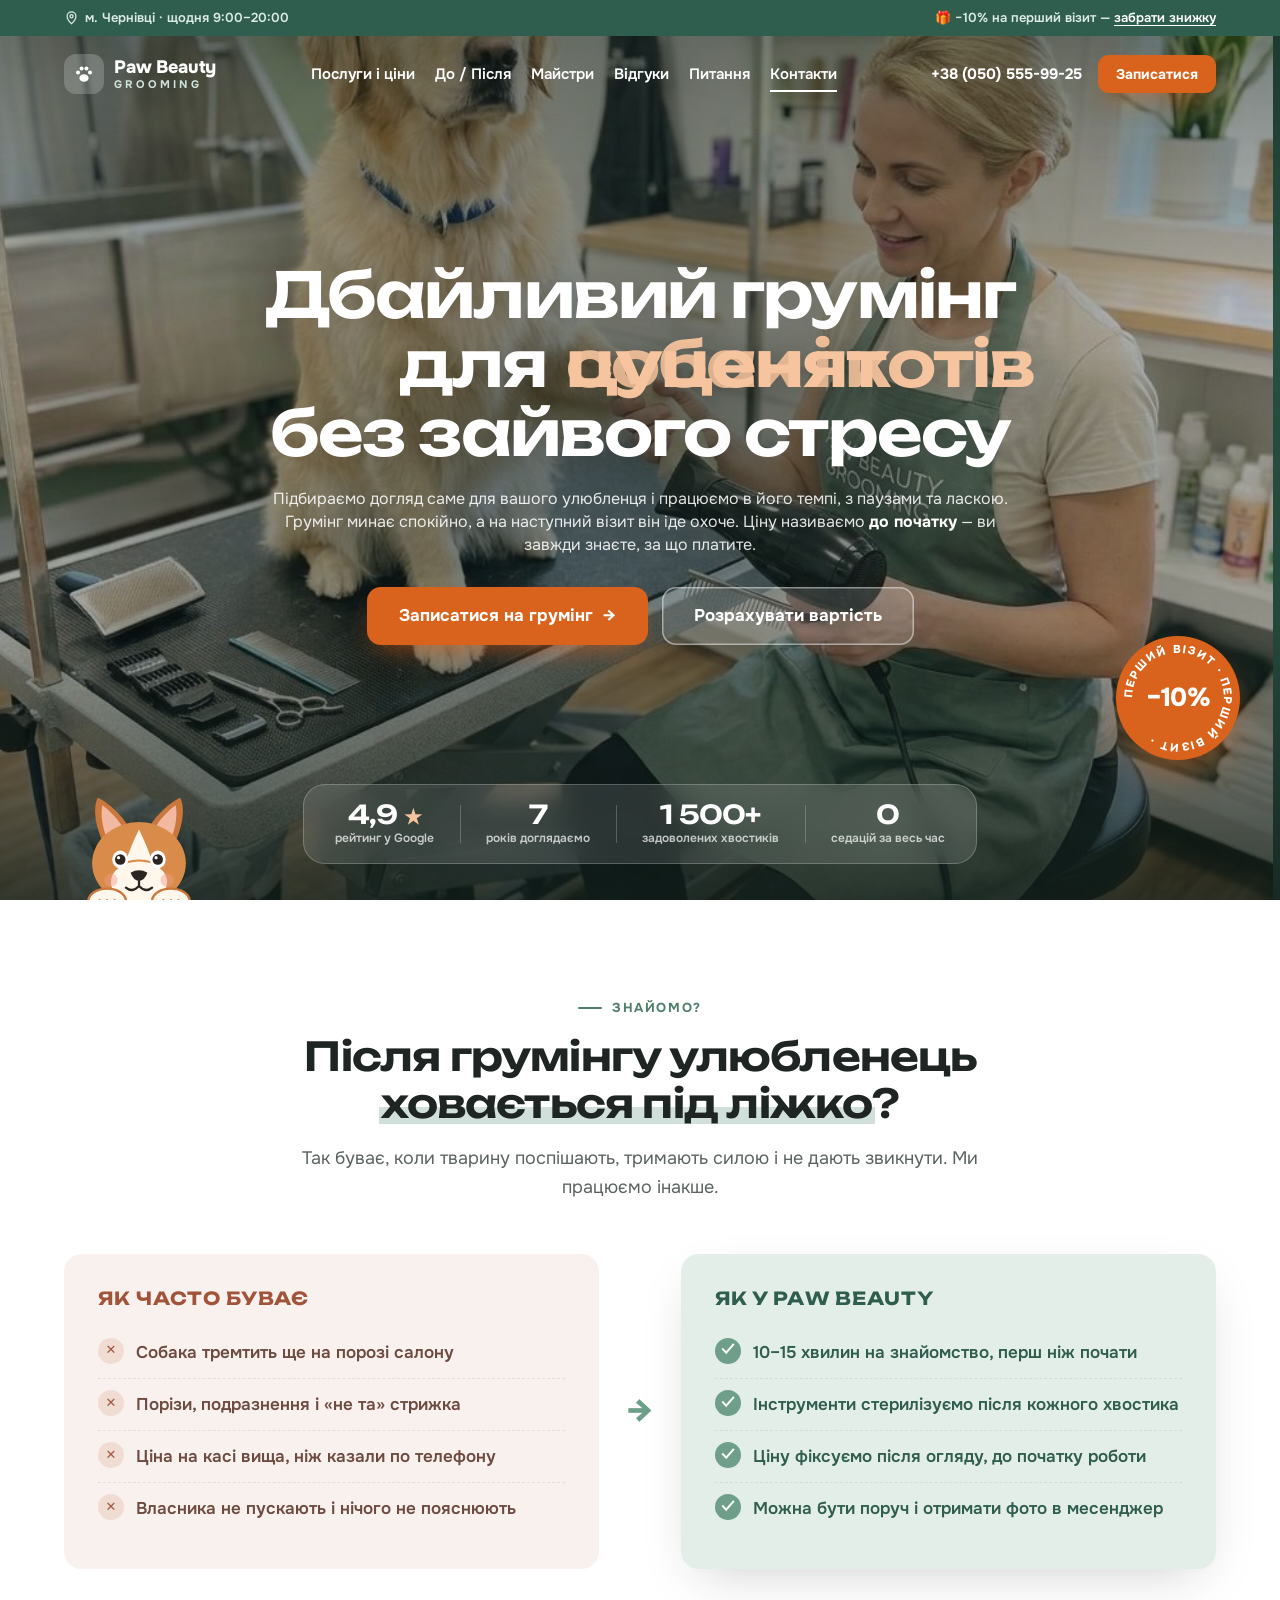
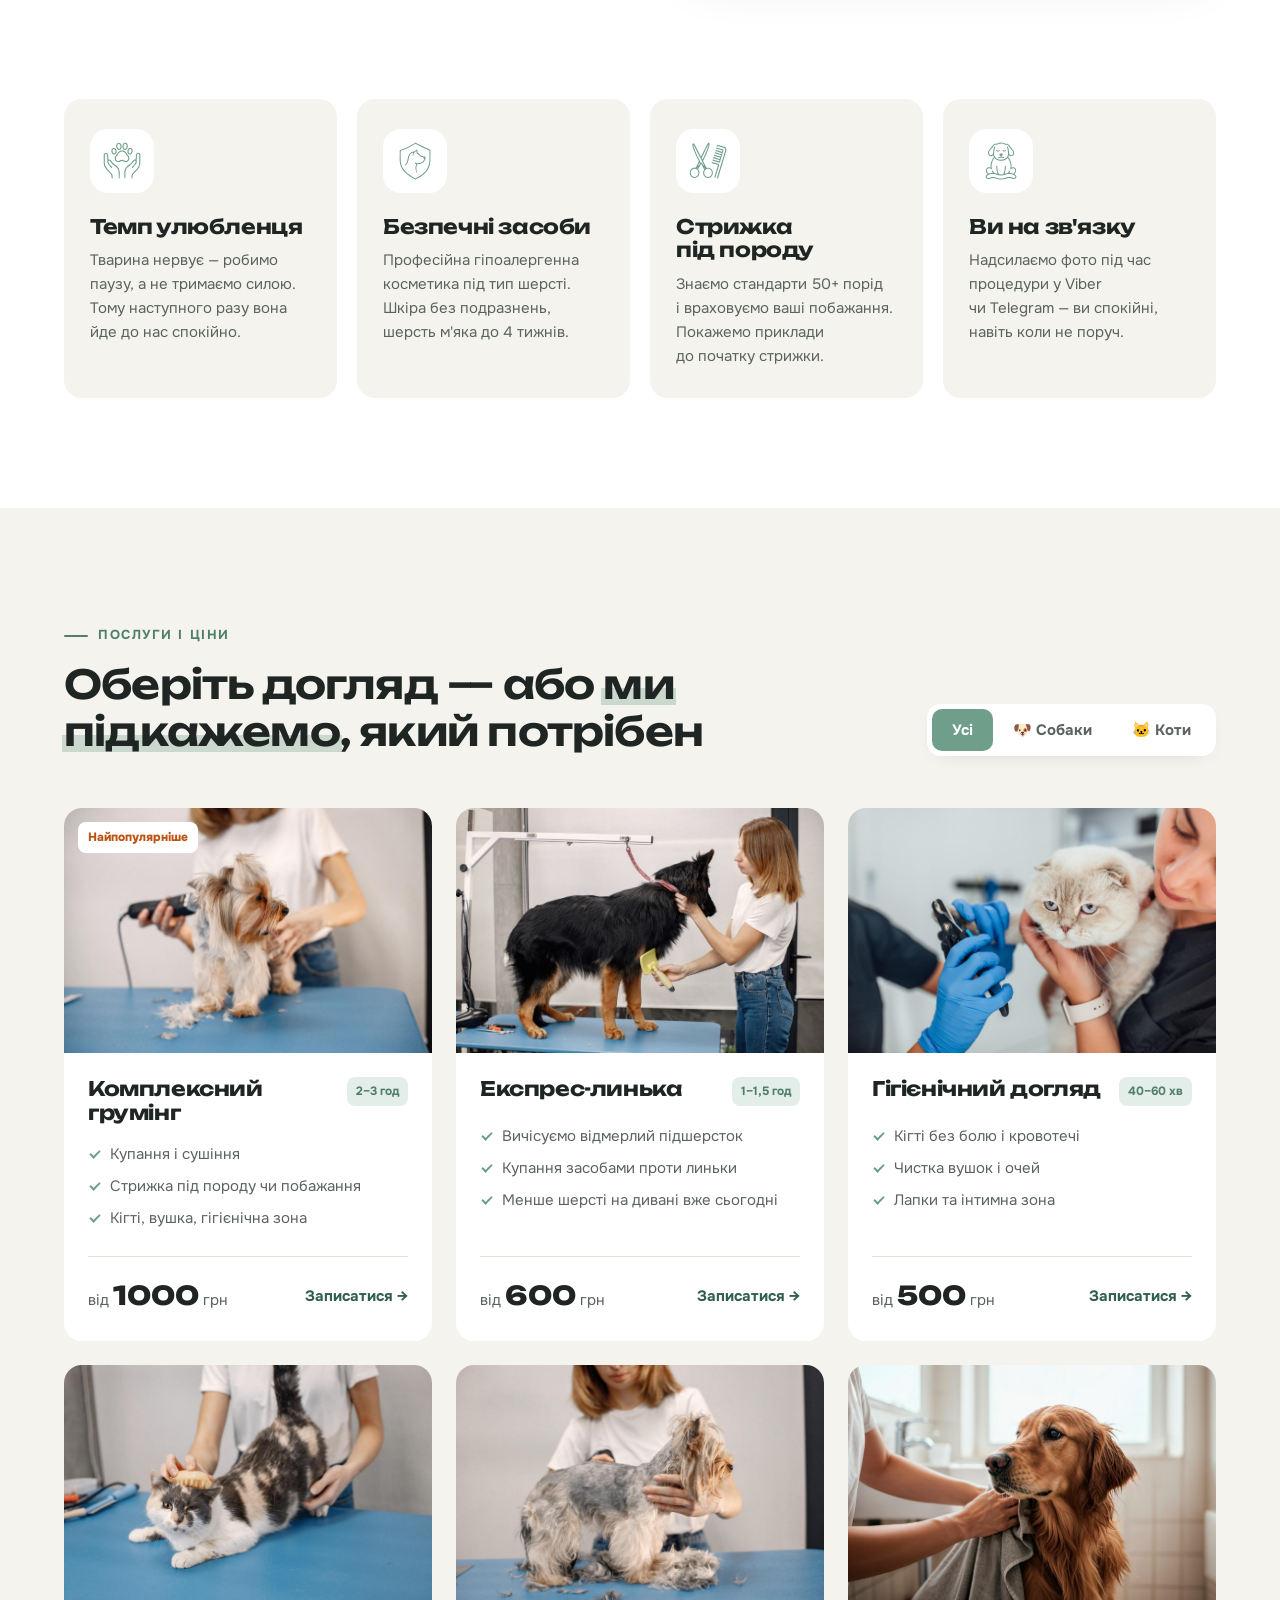
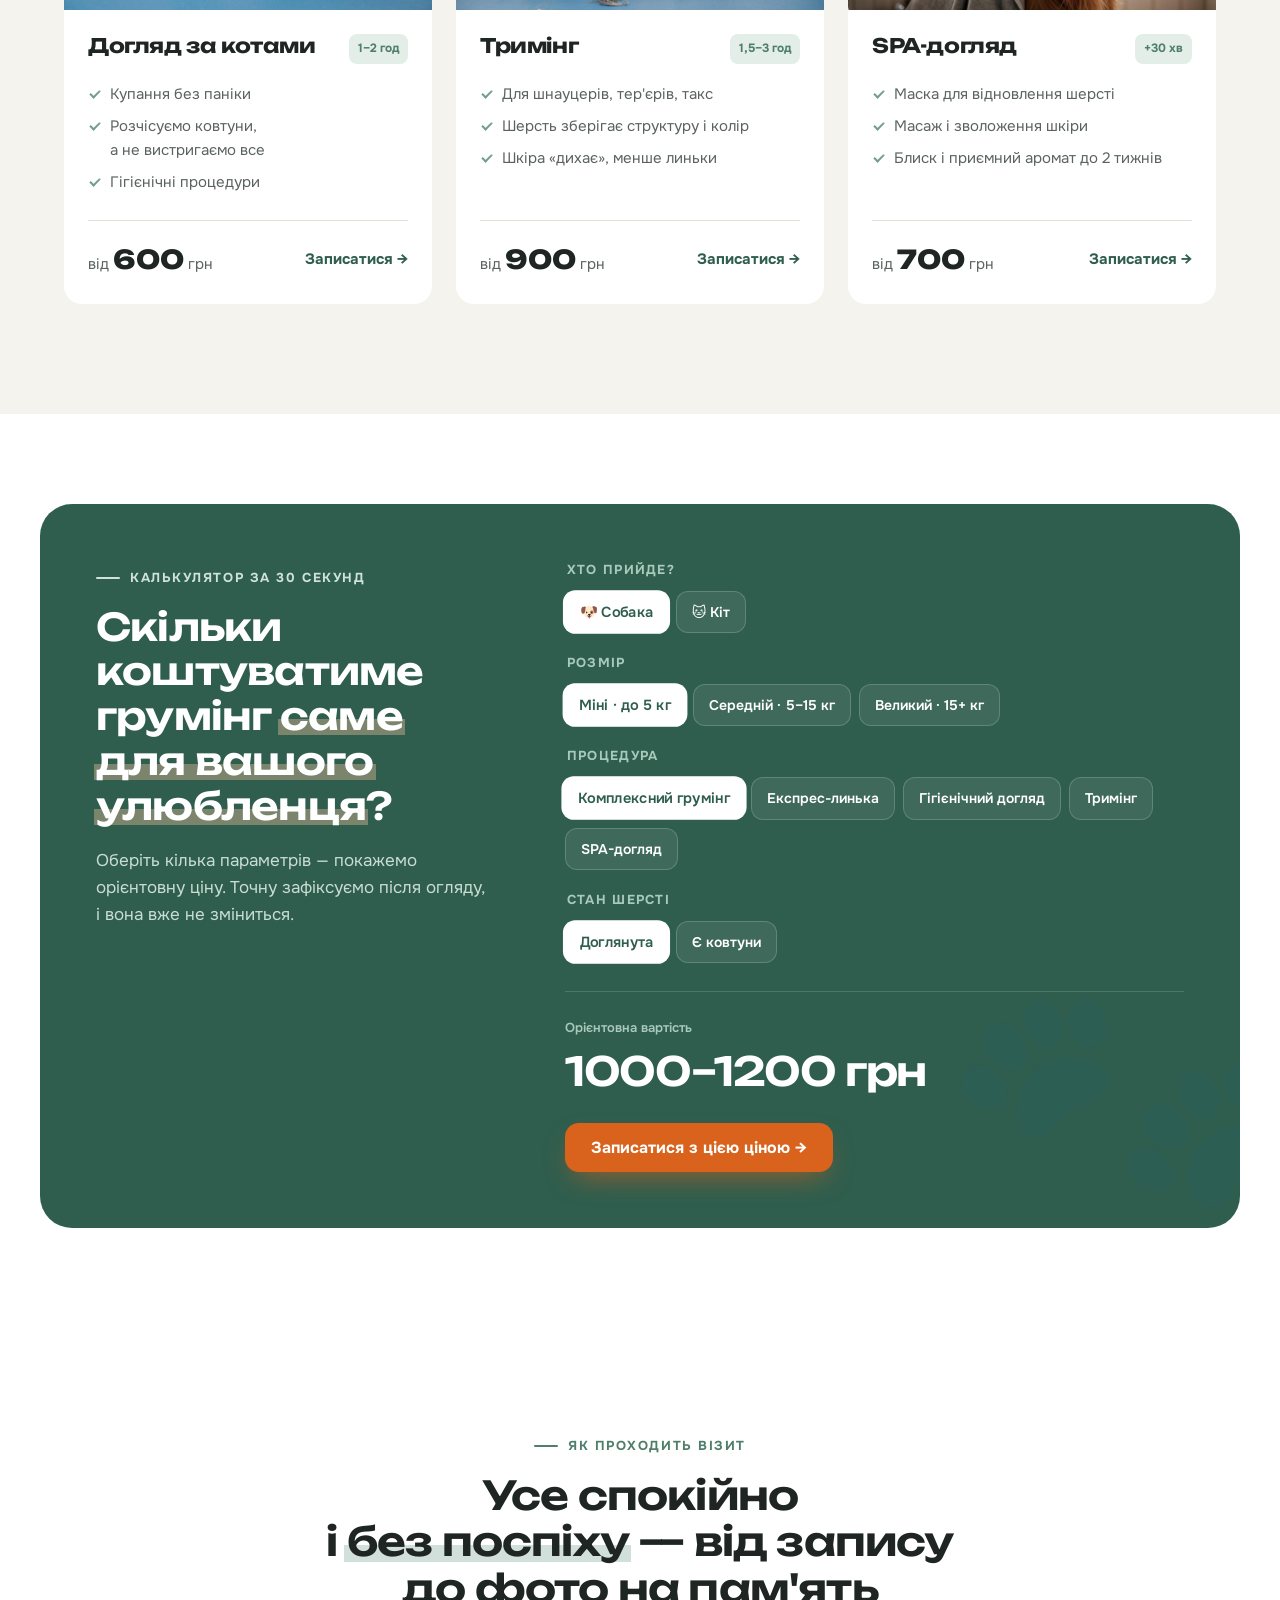
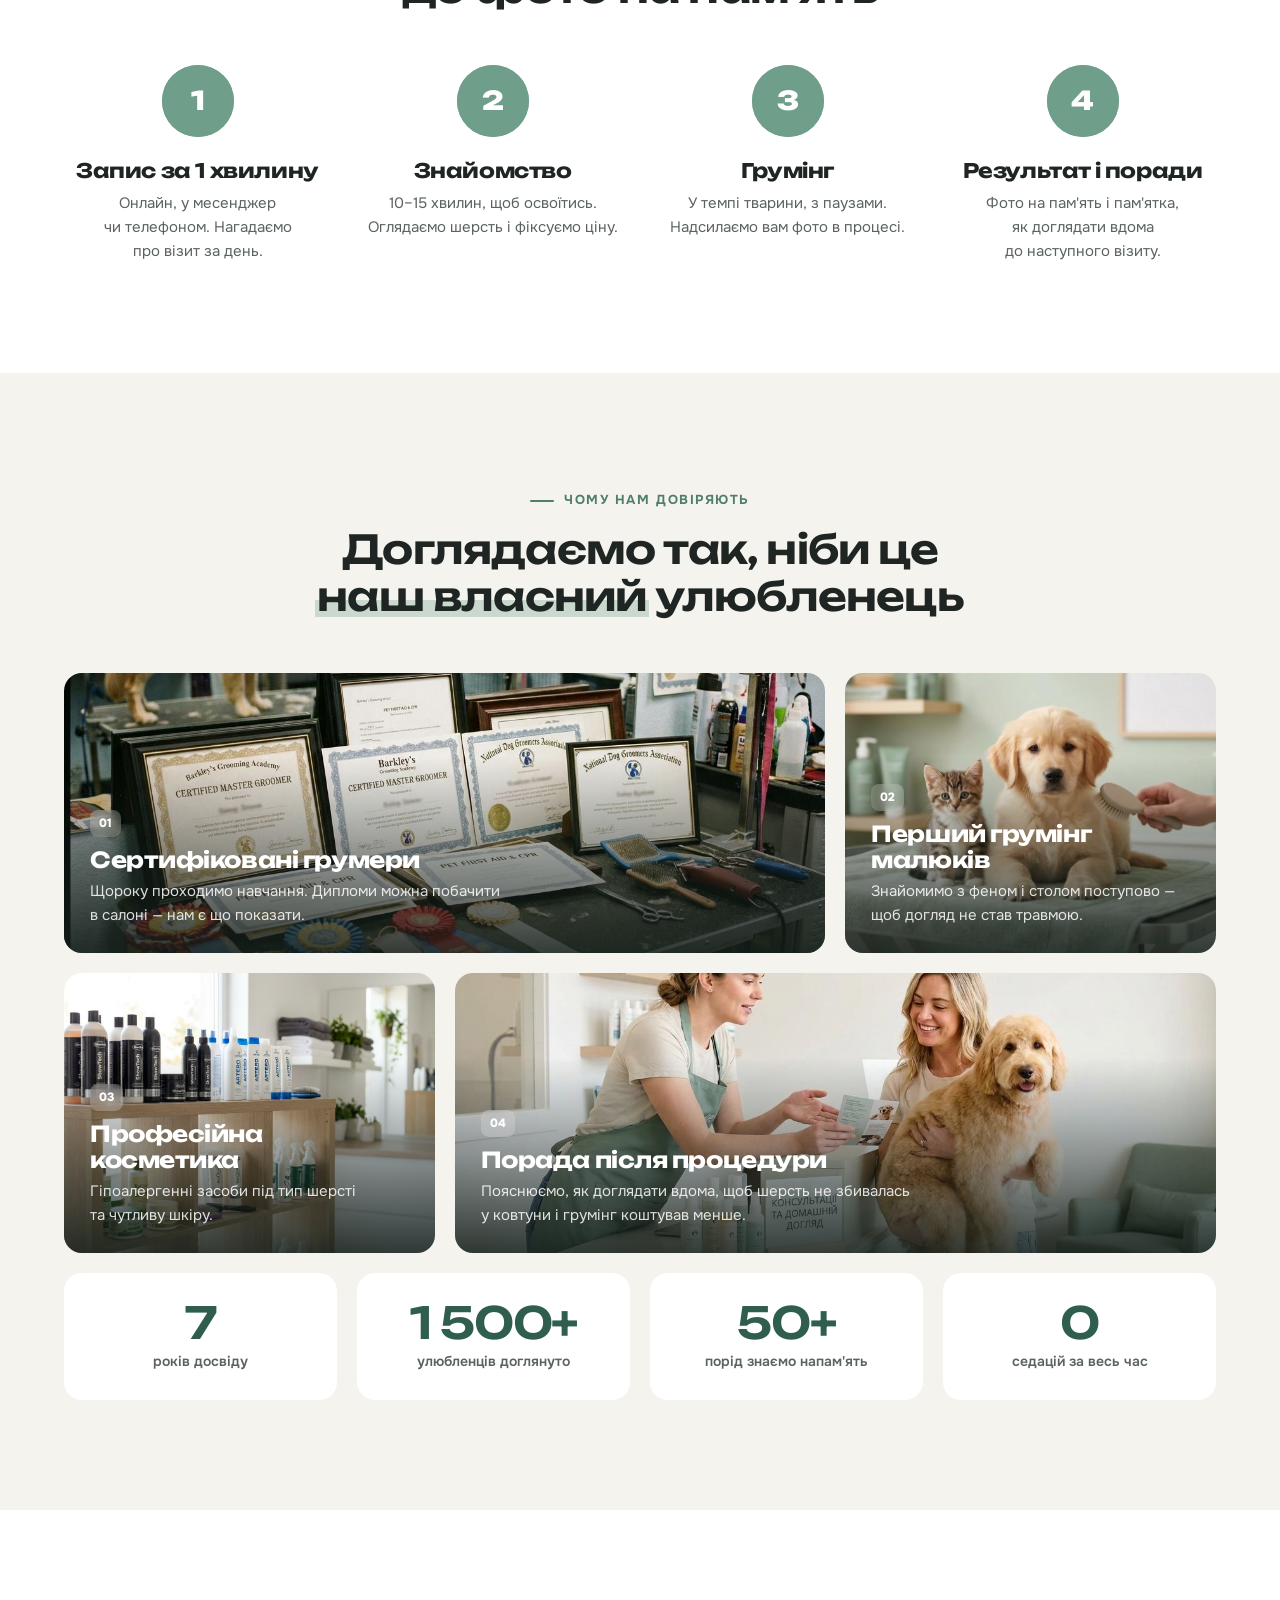
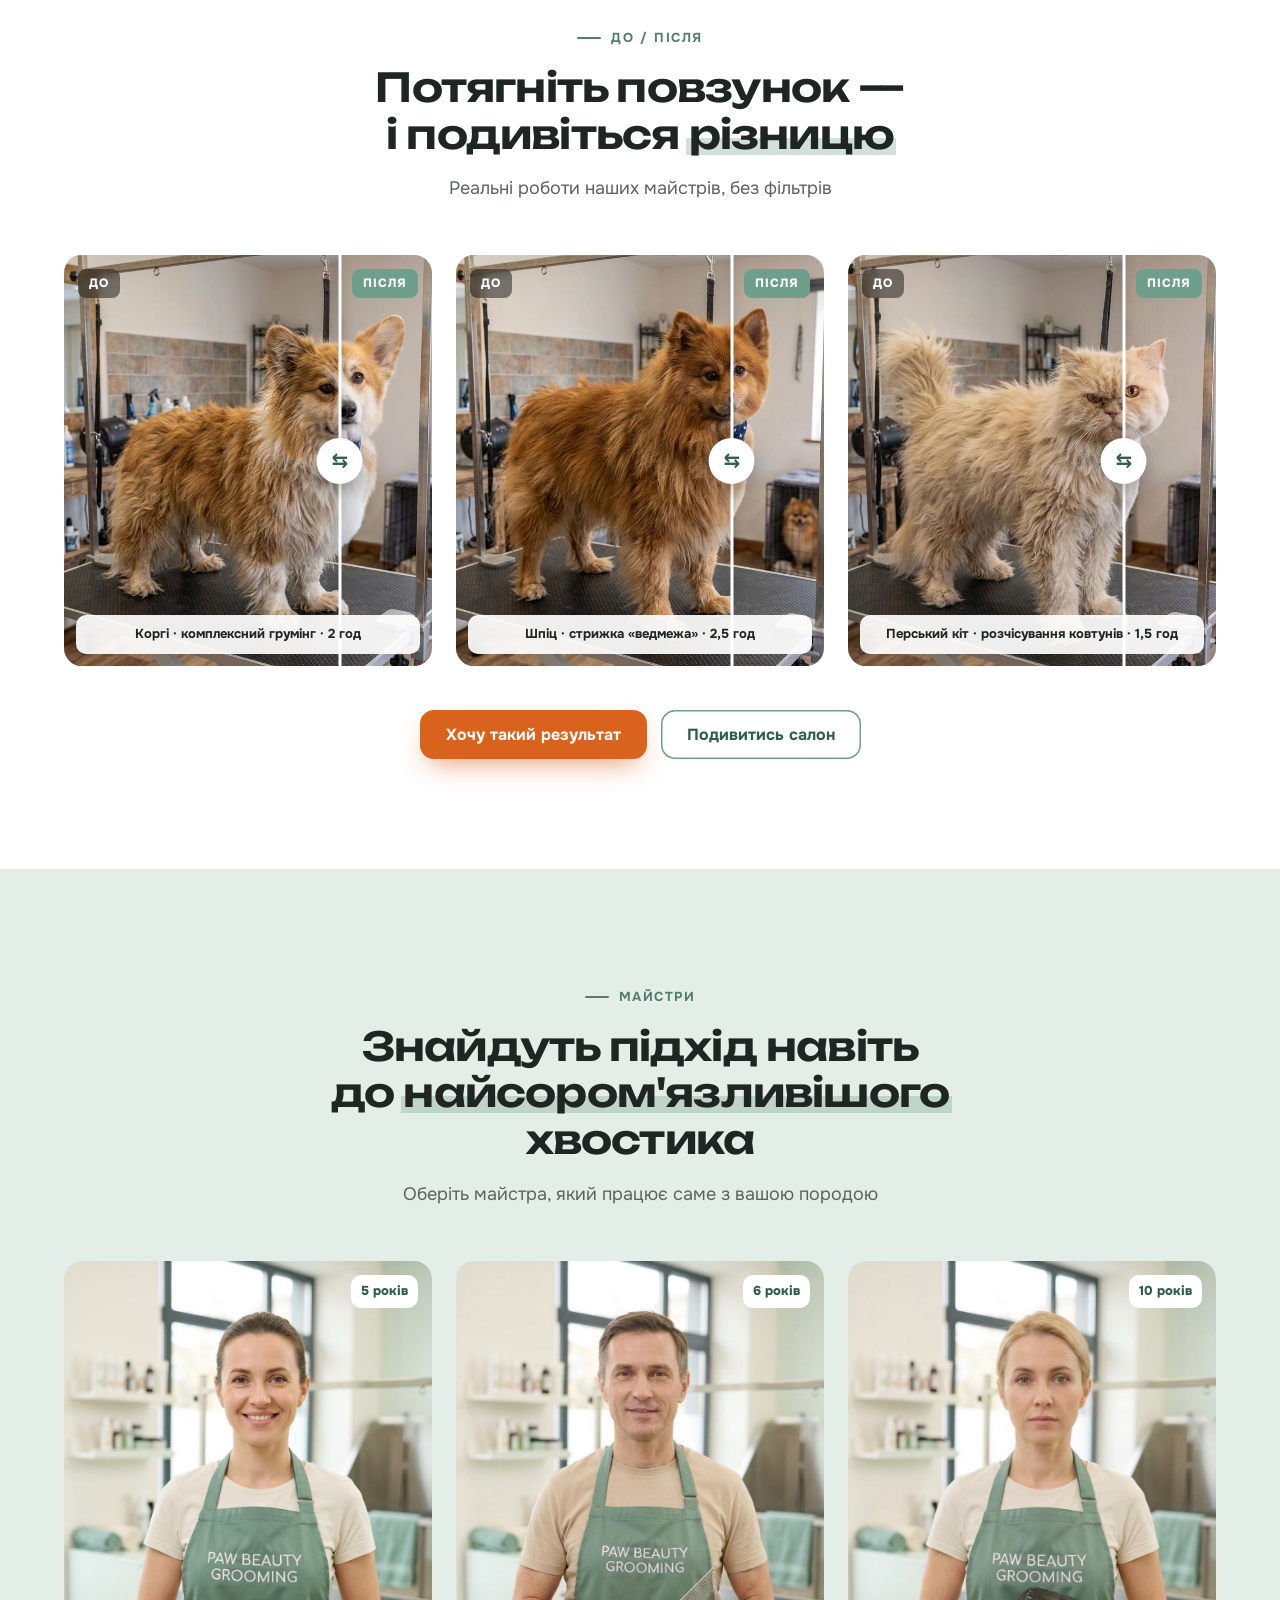
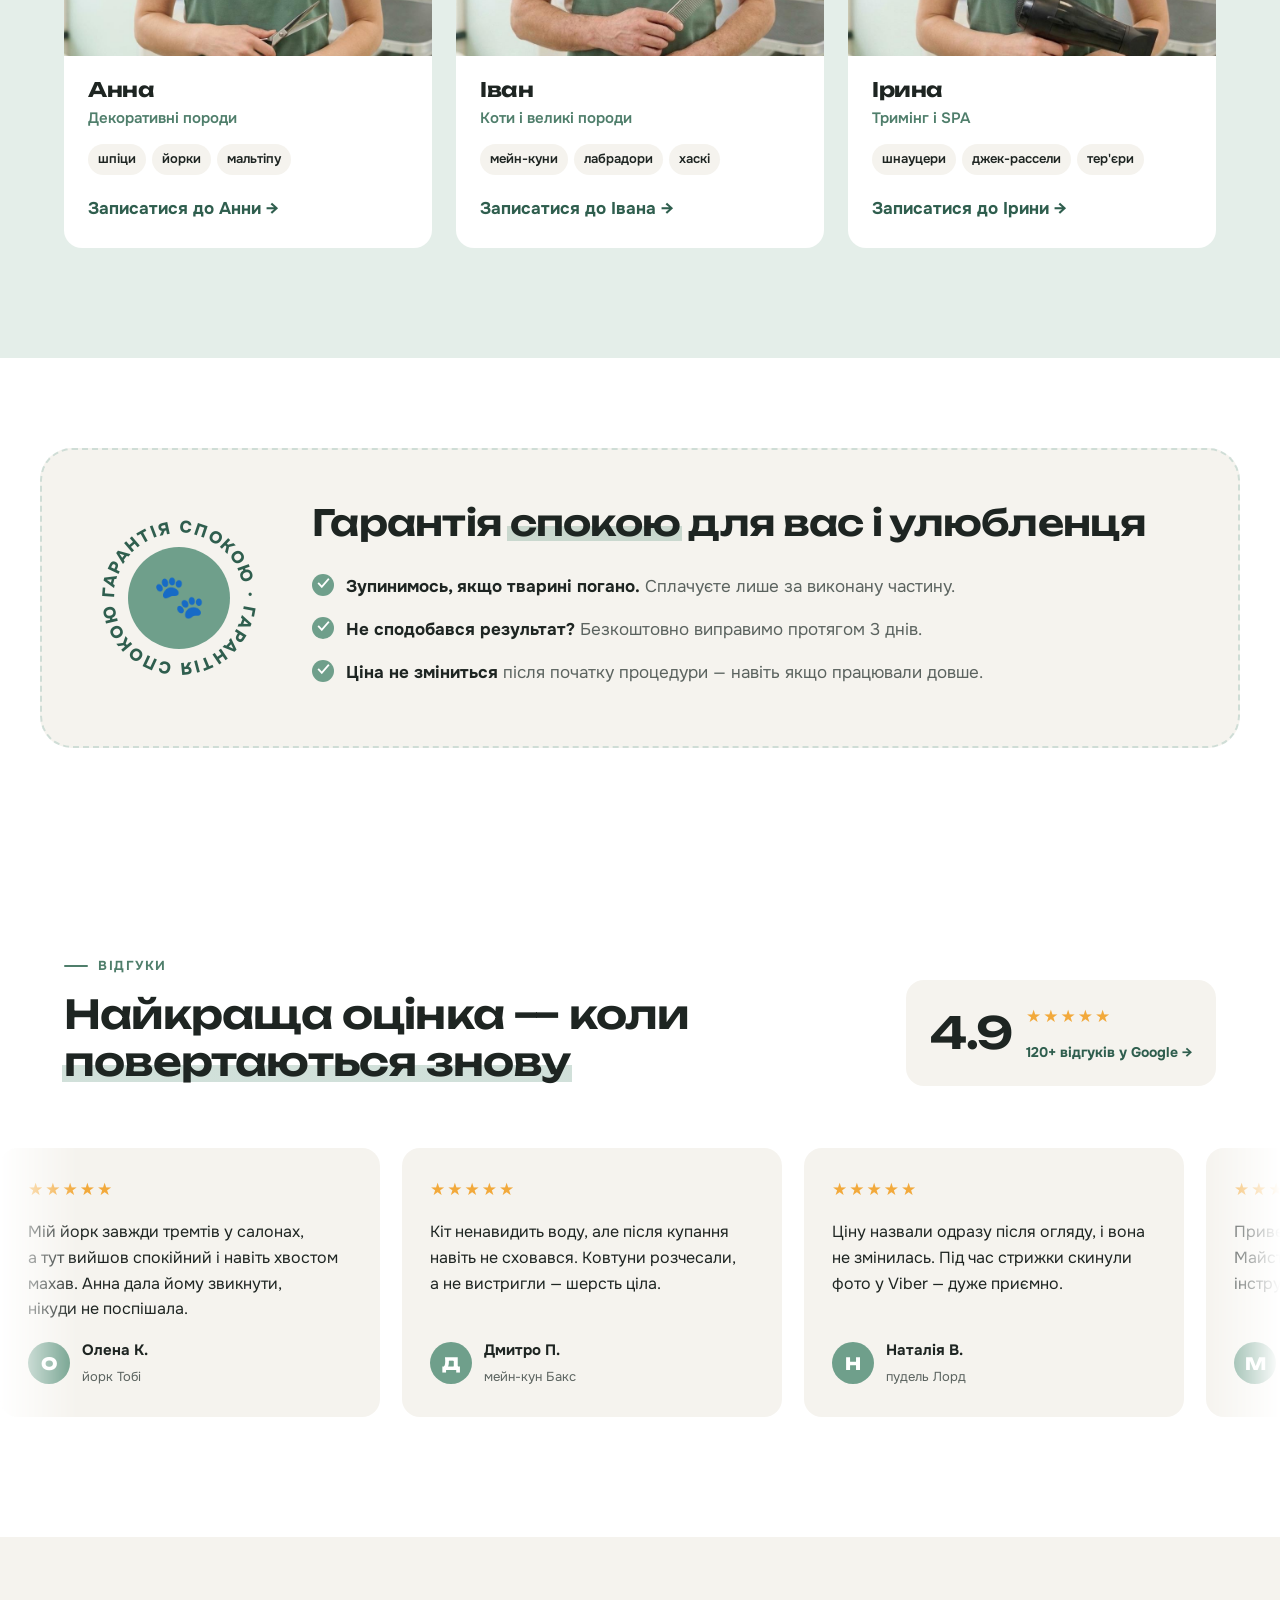
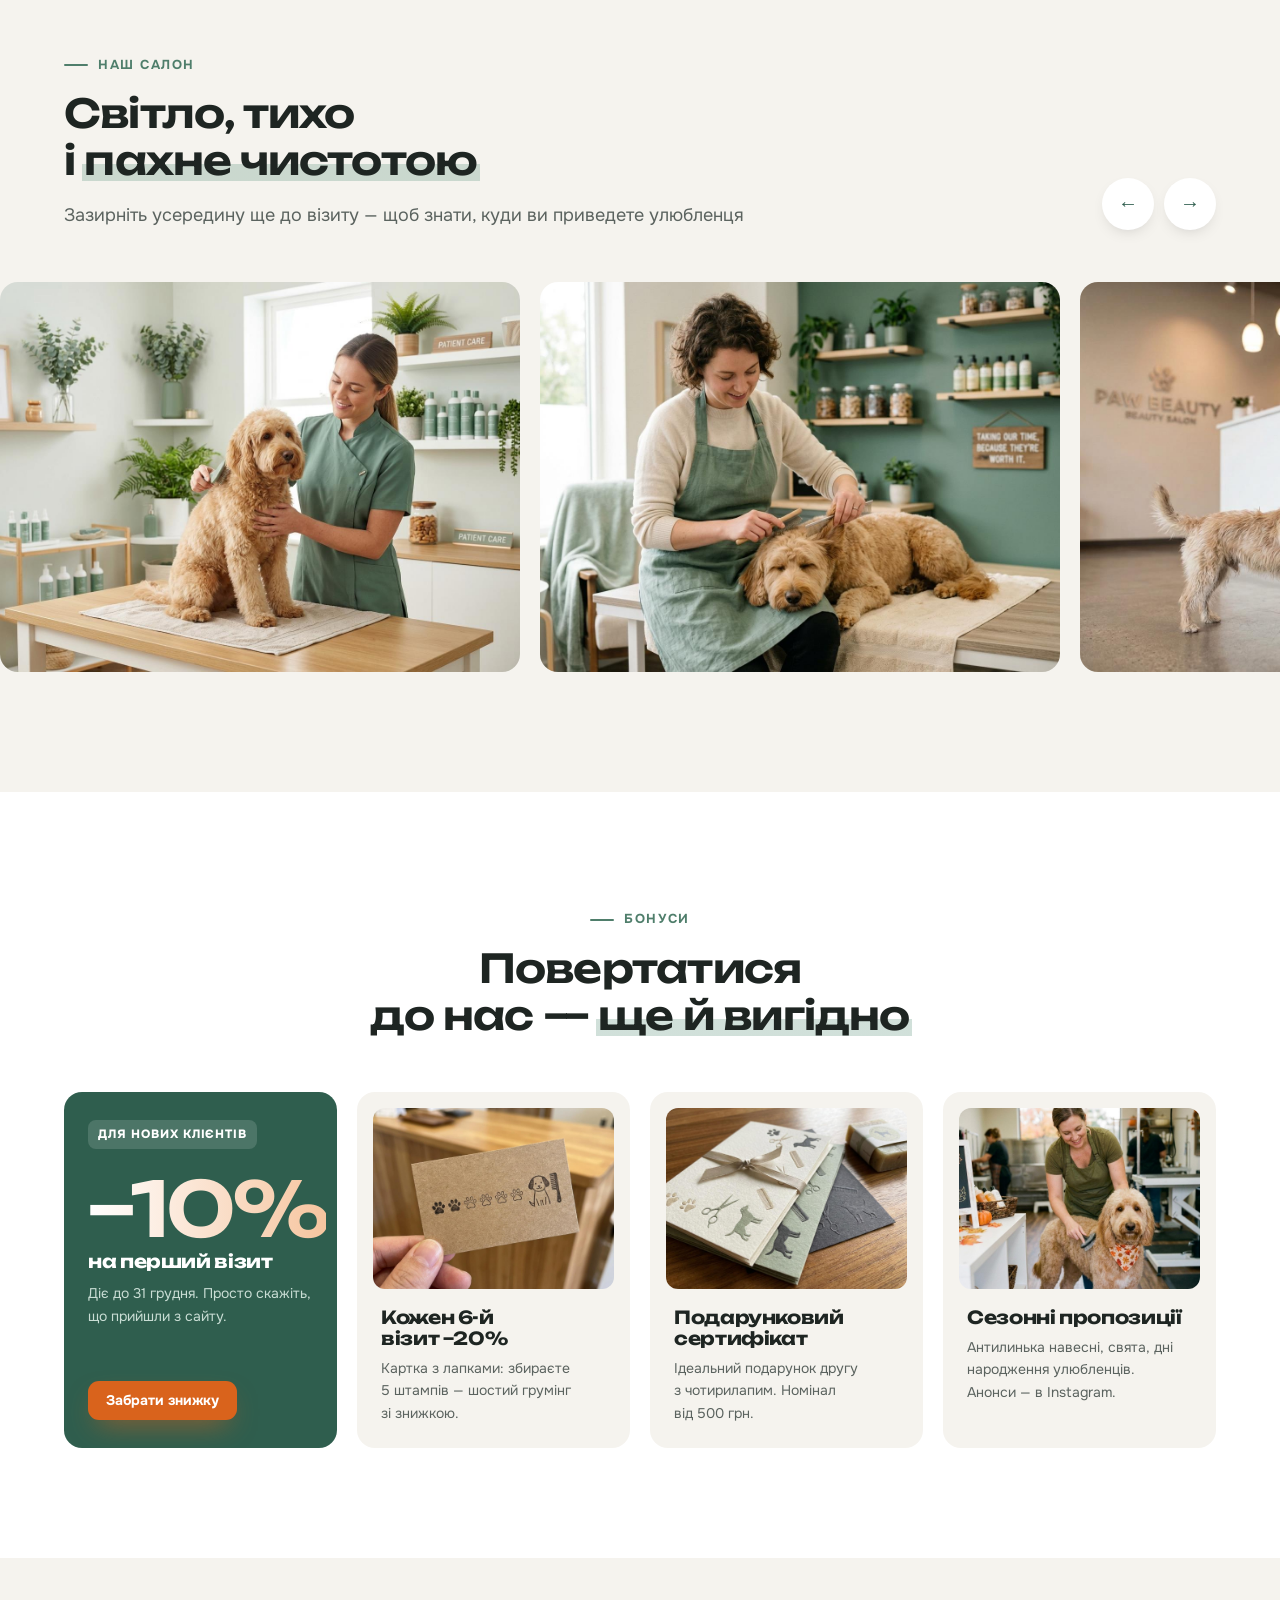
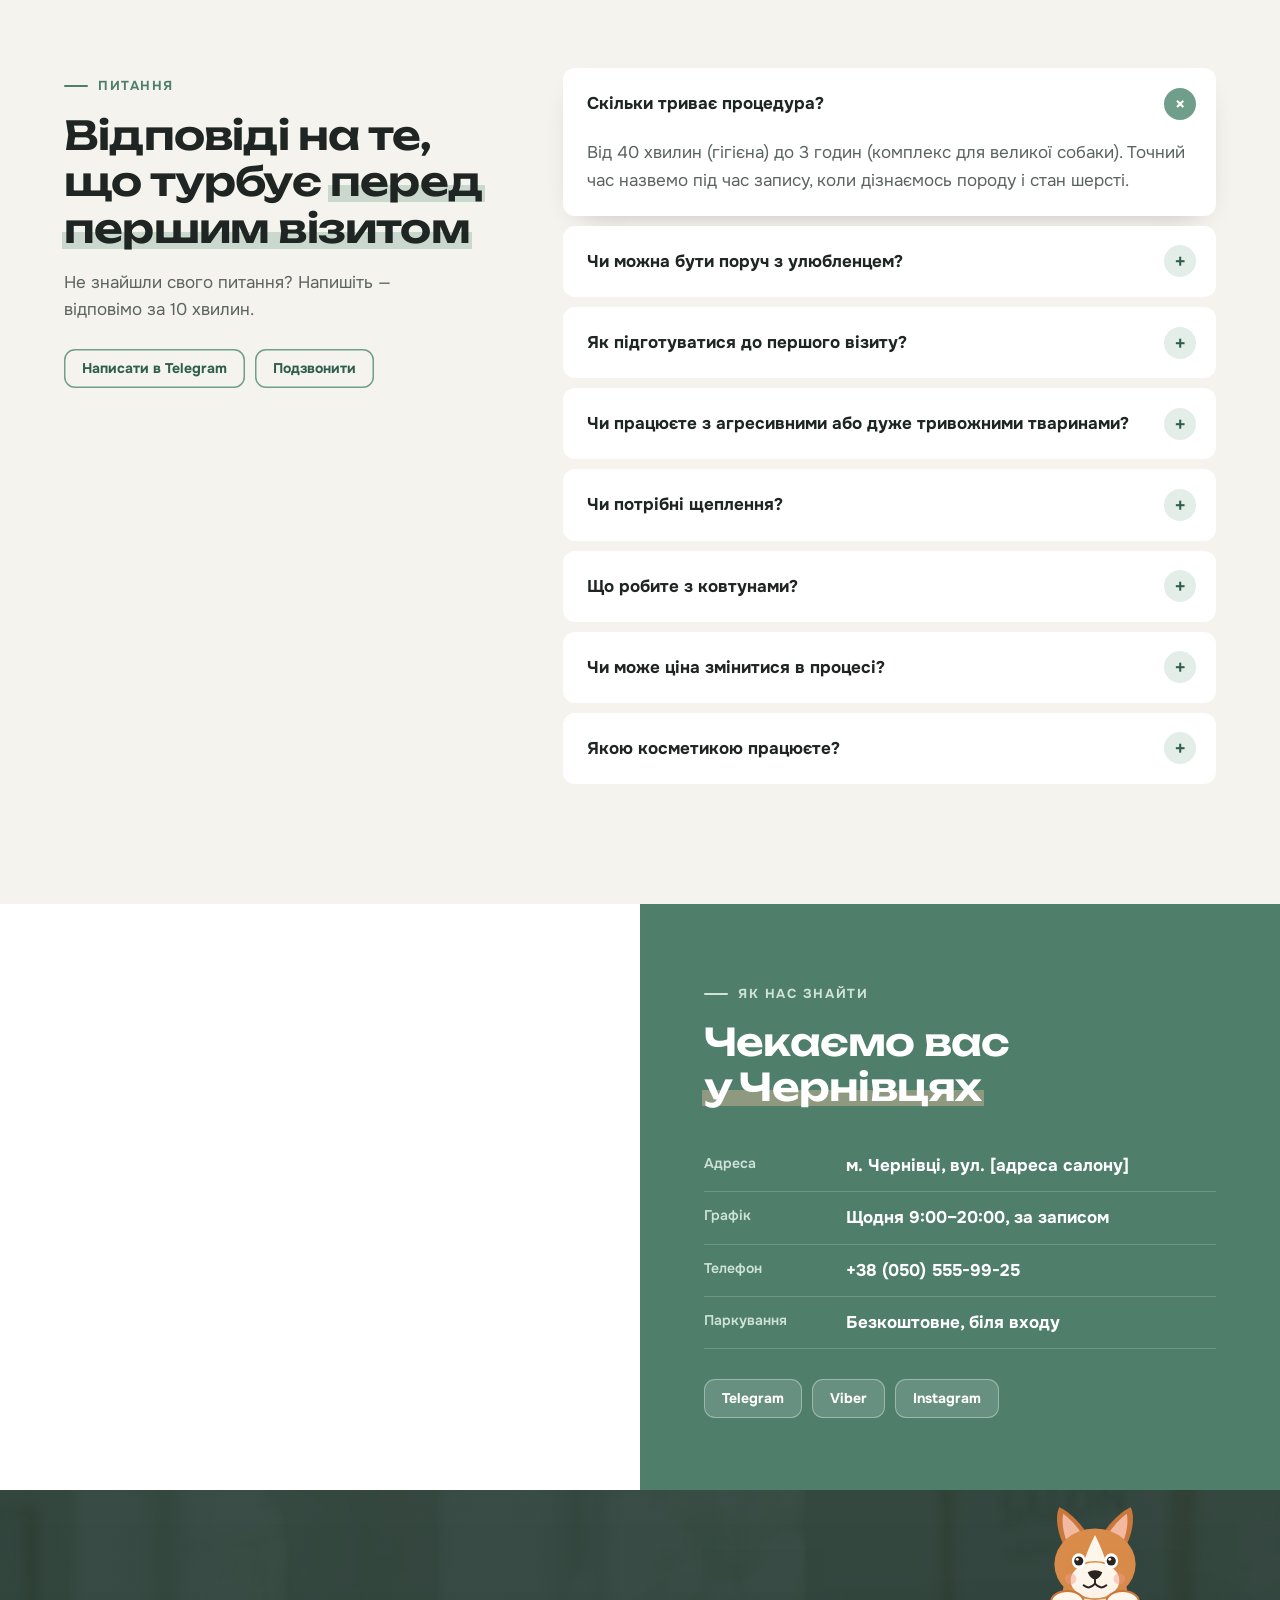
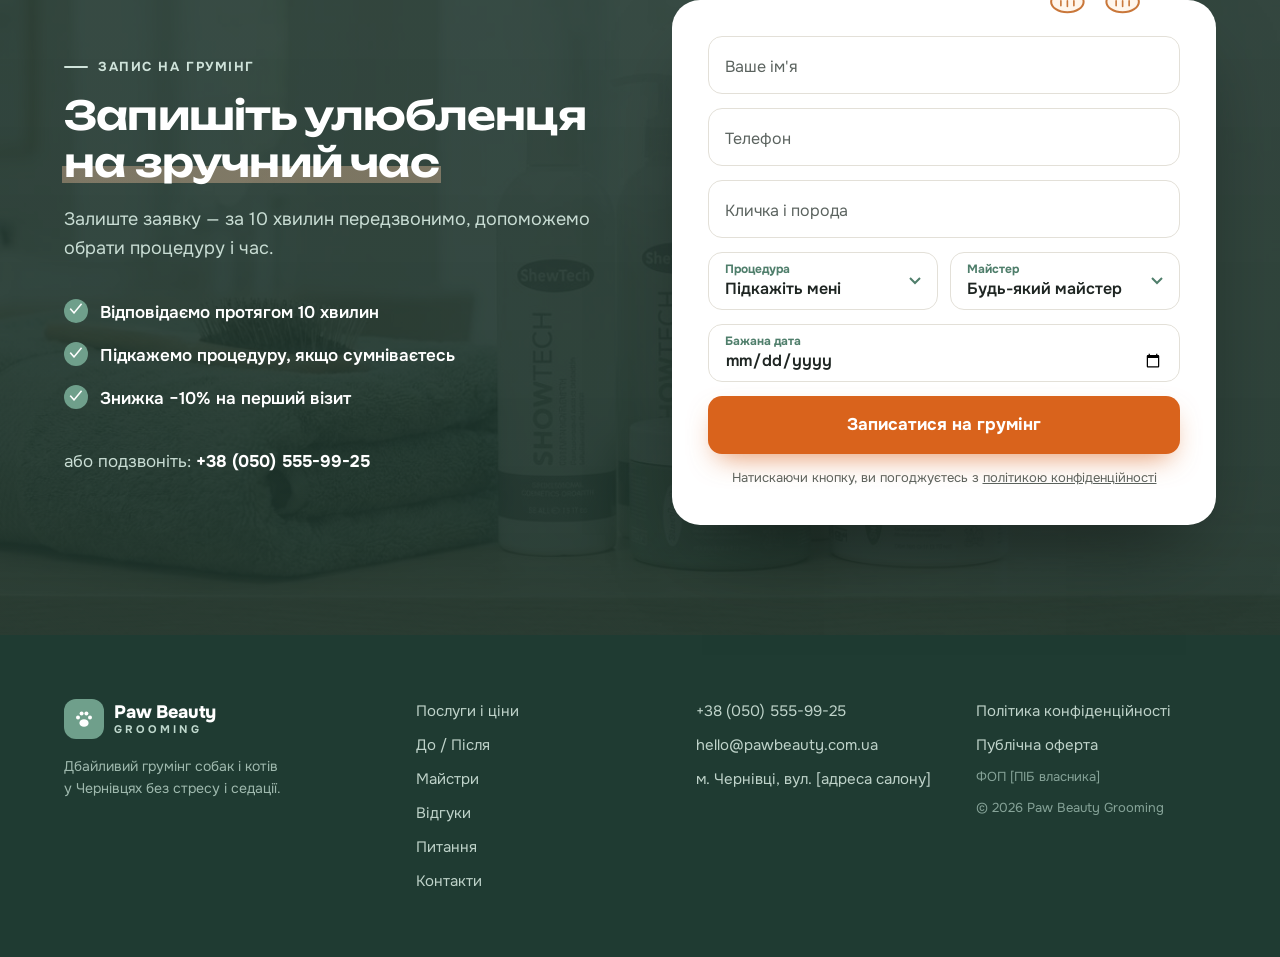
==== index.html @ a01b56dd "Песик-талісман з очима за курсором, лапки на лінії етапів - песик визирає на першому екрані і з-за к" ====
<!DOCTYPE html>
<html lang="uk">
<head>
<meta charset="UTF-8">
<meta name="viewport" content="width=device-width, initial-scale=1">
<title>Грумінг собак і котів у Чернівцях без стресу — Paw Beauty Grooming</title>
<meta name="description" content="Дбайливий грумінг собак і котів у Чернівцях: без седації і силування, ціна фіксується до початку процедури. Комплексний грумінг від 1000 грн. −10% на перший візит.">
<meta property="og:title" content="Paw Beauty Grooming — грумінг без стресу в Чернівцях">
<meta property="og:description" content="Улюбленець повертається красивим і спокійним. Запис онлайн за 1 хвилину.">
<meta property="og:image" content="assets/img/hero.jpg">
<meta name="theme-color" content="#6F9F8B">
<link rel="icon" href="assets/img/favicon.svg" type="image/svg+xml">
<link rel="preconnect" href="https://fonts.googleapis.com">
<link rel="preconnect" href="https://fonts.gstatic.com" crossorigin>
<link href="https://fonts.googleapis.com/css2?family=Onest:wght@400;500;600;700&family=Unbounded:wght@500;600;700&display=swap" rel="stylesheet">
<link rel="stylesheet" href="assets/css/style.css">
</head>
<body>

<!-- Прогрес скролу: лапка біжить по верхній лінії -->
<div class="scroll-progress" aria-hidden="true"><span class="scroll-progress__bar"></span><span class="scroll-progress__paw">🐾</span></div>

<!-- ============ ШАПКА ============ -->
<header class="header is-over-hero" id="header">
  <div class="topbar">
    <div class="wrap topbar__in">
      <span class="topbar__city">
        <svg viewBox="0 0 24 24"><path d="M12 22s7-6.3 7-12a7 7 0 1 0-14 0c0 5.7 7 12 7 12z"/><circle cx="12" cy="10" r="2.5"/></svg>
        м.&nbsp;Чернівці · щодня 9:00–20:00
      </span>
      <span class="topbar__promo">🎁 −10% на&nbsp;перший візит&nbsp;— <a href="#booking" data-service="Перший візит −10%">забрати знижку</a></span>
    </div>
  </div>
  <div class="wrap header__in">
    <a href="#top" class="logo" aria-label="Paw Beauty Grooming — на початок">
      <span class="logo__mark"><svg viewBox="0 0 24 24"><ellipse cx="12" cy="16" rx="4.6" ry="3.8"/><circle cx="6" cy="10.5" r="2"/><circle cx="9.6" cy="6.6" r="2"/><circle cx="14.4" cy="6.6" r="2"/><circle cx="18" cy="10.5" r="2"/></svg></span>
      <span class="logo__text">Paw Beauty<small>grooming</small></span>
    </a>
    <nav class="nav" id="nav" aria-label="Головне меню">
      <a href="#services">Послуги і&nbsp;ціни</a>
      <a href="#results">До&nbsp;/ Після</a>
      <a href="#team">Майстри</a>
      <a href="#reviews">Відгуки</a>
      <a href="#faq">Питання</a>
      <a href="#contacts">Контакти</a>
      <a href="tel:+380505559925" class="nav__phone-mobile">+38 (050) 555-99-25</a>
    </nav>
    <div class="header__right">
      <div class="messengers">
        <a href="https://t.me/" class="msg msg--tg" aria-label="Telegram" target="_blank" rel="noopener"><svg viewBox="0 0 24 24"><path d="M21.5 4.3 18.4 19c-.2 1-.9 1.3-1.8.8l-4.7-3.5-2.3 2.2c-.3.3-.5.5-1 .5l.3-4.8 8.8-7.9c.4-.3-.1-.5-.6-.2L6.2 13l-4.7-1.5c-1-.3-1-1 .2-1.5L20.1 3c.9-.3 1.6.2 1.4 1.3z"/></svg></a>
        <a href="viber://chat?number=%2B380505559925" class="msg msg--vb" aria-label="Viber"><svg viewBox="0 0 24 24"><path d="M12 2C7 2 3 5.4 3 10.5c0 2.8 1.2 5 3.2 6.5V21l3.4-2c.8.2 1.6.3 2.4.3 5 0 9-3.4 9-8.5S17 2 12 2zm4.6 11.9c-.2.6-1.2 1.2-1.7 1.2-.5.1-1 .2-3.3-.8-2.7-1.2-4.4-4-4.6-4.2-.1-.2-1.1-1.5-1.1-2.8 0-1.3.7-2 1-2.3.2-.3.5-.3.7-.3h.5c.2 0 .4 0 .6.5l.8 2c.1.2.1.3 0 .5l-.4.6-.3.4c-.1.1-.3.3-.1.6.2.3.8 1.3 1.7 2.1 1.1 1 2.1 1.3 2.4 1.5.3.1.5.1.6-.1l.9-1c.2-.3.4-.2.6-.1l1.9.9c.3.1.4.2.5.3.1.2.1.6-.1 1.2z"/></svg></a>
        <a href="https://instagram.com/" class="msg msg--ig" aria-label="Instagram" target="_blank" rel="noopener"><svg viewBox="0 0 24 24"><rect x="3" y="3" width="18" height="18" rx="5" fill="none" stroke="currentColor" stroke-width="2"/><circle cx="12" cy="12" r="4" fill="none" stroke="currentColor" stroke-width="2"/><circle cx="17.3" cy="6.7" r="1.2"/></svg></a>
      </div>
      <a href="tel:+380505559925" class="header__phone">+38 (050) 555-99-25</a>
      <a href="#booking" class="btn btn--accent btn--sm magnetic">Записатися</a>
      <button class="burger" id="burger" aria-label="Відкрити меню" aria-expanded="false"><span></span><span></span><span></span></button>
    </div>
  </div>
</header>

<main id="top">

<!-- ============ 1. ПЕРШИЙ ЕКРАН (оффер) ============ -->
<section class="hero" id="hero">
  <!-- Фон: відео (якщо файл є) або слайди з ефектом «живої камери» -->
  <div class="hero__frame" id="heroFrame">
    <div class="hero__slides" aria-hidden="true">
      <img src="assets/img/hero.jpg" alt="" class="is-active" fetchpriority="high">
      <img src="assets/img/gal-2.jpg" alt="" loading="lazy">
      <img src="assets/img/svc-spa.jpg" alt="" loading="lazy">
      <img src="assets/img/gal-1.jpg" alt="" loading="lazy">
    </div>
    <video class="hero__video" id="heroVideo" autoplay muted loop playsinline preload="metadata" poster="assets/img/hero.jpg" aria-hidden="true">
      <source src="assets/video/hero.mp4" type="video/mp4">
    </video>
    <div class="hero__shade"></div>
    <!-- песик-талісман визирає знизу і стежить очима за курсором (малює JS) -->
    <div class="hero__dog dog" data-dog aria-hidden="true"></div>
  </div>

  <div class="hero__content" id="heroContent">
    <h1 class="hero__title">
      <span class="split">Дбайливий грумінг для</span>
      <span class="rotator" aria-live="polite"><span class="rotator__word is-active">собак і&nbsp;котів</span><span class="rotator__word">цуценят</span><span class="rotator__word">кошенят</span></span><br>
      <span class="split">без&nbsp;зайвого стресу</span>
    </h1>
    <p class="hero__lead reveal" style="--d:.9s">Підбираємо догляд саме для&nbsp;вашого улюбленця і&nbsp;працюємо в&nbsp;його темпі, з&nbsp;паузами та&nbsp;ласкою. Грумінг минає спокійно, а&nbsp;на&nbsp;наступний візит він іде охоче. Ціну називаємо <b>до&nbsp;початку</b>&nbsp;— ви завжди знаєте, за&nbsp;що&nbsp;платите.</p>
    <div class="hero__actions reveal" style="--d:1.05s">
      <a href="#booking" class="btn btn--accent btn--lg magnetic shine">Записатися на&nbsp;грумінг <span class="btn__arrow">→</span></a>
      <a href="#calc" class="btn btn--glass btn--lg">Розрахувати вартість</a>
    </div>
  </div>

  <div class="hero__trust reveal" style="--d:1.3s">
    <div class="trust"><b><span data-count="4.9" data-decimals="1">0</span> <i>★</i></b><span>рейтинг у&nbsp;Google</span></div>
    <div class="trust"><b><span data-count="7">0</span></b><span>років доглядаємо</span></div>
    <div class="trust"><b><span data-count="1500">0</span>+</b><span>задоволених хвостиків</span></div>
    <div class="trust"><b>0</b><span>седацій за&nbsp;весь час</span></div>
  </div>

  <a href="#booking" class="hero__sticker" data-service="Перший візит −10%" aria-label="Отримати знижку 10% на перший візит">
    <svg viewBox="0 0 120 120" aria-hidden="true"><defs><path id="stickerCirc" d="M60 60 m-44 0 a44 44 0 1 1 88 0 a44 44 0 1 1 -88 0"/></defs><text><textPath href="#stickerCirc">ПЕРШИЙ ВІЗИТ · ПЕРШИЙ ВІЗИТ · </textPath></text></svg>
    <b>−10%</b>
  </a>
</section>

<!-- ============ 2. БІЛЬ (тригер пробудження) ============ -->
<section class="pain" id="pain">
  <div class="wrap">
    <div class="head center reveal">
      <span class="eyebrow">Знайомо?</span>
      <h2>Після грумінгу улюбленець <em class="mark">ховається під&nbsp;ліжко</em>?</h2>
      <p>Так буває, коли тварину поспішають, тримають силою і&nbsp;не&nbsp;дають звикнути. Ми працюємо інакше.</p>
    </div>
    <div class="pain__grid">
      <div class="pain__col pain__col--bad reveal">
        <h3>Як&nbsp;часто буває</h3>
        <ul>
          <li>Собака тремтить ще&nbsp;на&nbsp;порозі салону</li>
          <li>Порізи, подразнення і&nbsp;«не&nbsp;та» стрижка</li>
          <li>Ціна на&nbsp;касі вища, ніж казали по&nbsp;телефону</li>
          <li>Власника не&nbsp;пускають і&nbsp;нічого не&nbsp;пояснюють</li>
        </ul>
      </div>
      <div class="pain__arrow reveal" aria-hidden="true">→</div>
      <div class="pain__col pain__col--good reveal" style="--d:.12s">
        <h3>Як&nbsp;у&nbsp;Paw Beauty</h3>
        <ul>
          <li>10–15&nbsp;хвилин на&nbsp;знайомство, перш ніж почати</li>
          <li>Інструменти стерилізуємо після кожного хвостика</li>
          <li>Ціну фіксуємо після огляду, до&nbsp;початку роботи</li>
          <li>Можна бути поруч і&nbsp;отримати фото в&nbsp;месенджер</li>
        </ul>
      </div>
    </div>
  </div>
</section>

<!-- ============ 3. ПЕРЕВАГИ ============ -->
<section class="features">
  <div class="wrap features__grid">
    <article class="feature reveal spotlight">
      <div class="feature__ico"><img src="assets/img/paw_beauty_turbo-ta.svg" alt="" width="40" height="40"></div>
      <h3>Темп улюбленця</h3>
      <p>Тварина нервує&nbsp;— робимо паузу, а&nbsp;не&nbsp;тримаємо силою. Тому наступного разу вона йде до&nbsp;нас спокійно.</p>
    </article>
    <article class="feature reveal spotlight" style="--d:.08s">
      <div class="feature__ico"><img src="assets/img/paw_beauty_bezpeka.svg" alt="" width="40" height="40"></div>
      <h3>Безпечні засоби</h3>
      <p>Професійна гіпоалергенна косметика під&nbsp;тип шерсті. Шкіра без&nbsp;подразнень, шерсть м'яка до&nbsp;4&nbsp;тижнів.</p>
    </article>
    <article class="feature reveal spotlight" style="--d:.16s">
      <div class="feature__ico"><img src="assets/img/paw_beauty_yakist.svg" alt="" width="40" height="40"></div>
      <h3>Стрижка під&nbsp;породу</h3>
      <p>Знаємо стандарти 50+&nbsp;порід і&nbsp;враховуємо ваші побажання. Покажемо приклади до&nbsp;початку стрижки.</p>
    </article>
    <article class="feature reveal spotlight" style="--d:.24s">
      <div class="feature__ico"><img src="assets/img/paw_beauty_spokiy.svg" alt="" width="40" height="40"></div>
      <h3>Ви на&nbsp;зв'язку</h3>
      <p>Надсилаємо фото під&nbsp;час процедури у&nbsp;Viber чи&nbsp;Telegram&nbsp;— ви спокійні, навіть коли не&nbsp;поруч.</p>
    </article>
  </div>
</section>

<!-- ============ 4. ПОСЛУГИ І ЦІНИ ============ -->
<section class="services" id="services">
  <div class="wrap">
    <div class="head-row">
      <div class="head reveal">
        <span class="eyebrow">Послуги і&nbsp;ціни</span>
        <h2>Оберіть догляд&nbsp;— або <em class="mark">ми підкажемо</em>, який потрібен</h2>
      </div>
      <div class="filter reveal" role="tablist" aria-label="Фільтр послуг">
        <button class="filter__btn is-active" data-filter="all" role="tab">Усі</button>
        <button class="filter__btn" data-filter="dog" role="tab">🐶 Собаки</button>
        <button class="filter__btn" data-filter="cat" role="tab">🐱 Коти</button>
        <span class="filter__pill" aria-hidden="true"></span>
      </div>
    </div>

    <div class="services__grid" id="servicesGrid">
      <article class="svc reveal" data-type="dog">
        <div class="svc__img"><img src="assets/img/svc-complex.jpg" alt="Комплексний грумінг йоркширського тер'єра" loading="lazy" width="800" height="533"><span class="svc__tag">Найпопулярніше</span></div>
        <div class="svc__body">
          <div class="svc__top"><h3>Комплексний грумінг</h3><span class="svc__time">2–3&nbsp;год</span></div>
          <ul class="svc__list"><li>Купання і&nbsp;сушіння</li><li>Стрижка під&nbsp;породу чи&nbsp;побажання</li><li>Кігті, вушка, гігієнічна зона</li></ul>
          <div class="svc__foot"><span class="svc__price">від&nbsp;<b>1000</b>&nbsp;грн</span><a href="#booking" class="svc__btn" data-service="Комплексний грумінг">Записатися →</a></div>
        </div>
      </article>
      <article class="svc reveal" data-type="dog cat" style="--d:.06s">
        <div class="svc__img"><img src="assets/img/svc-express.jpg" alt="Експрес-линька собаки, вичісування підшерстя" loading="lazy" width="800" height="533"></div>
        <div class="svc__body">
          <div class="svc__top"><h3>Експрес-линька</h3><span class="svc__time">1–1,5&nbsp;год</span></div>
          <ul class="svc__list"><li>Вичісуємо відмерлий підшерсток</li><li>Купання засобами проти линьки</li><li>Менше шерсті на&nbsp;дивані вже сьогодні</li></ul>
          <div class="svc__foot"><span class="svc__price">від&nbsp;<b>600</b>&nbsp;грн</span><a href="#booking" class="svc__btn" data-service="Експрес-линька">Записатися →</a></div>
        </div>
      </article>
      <article class="svc reveal" data-type="dog cat" style="--d:.12s">
        <div class="svc__img"><img src="assets/img/svc-hygiene.jpg" alt="Гігієнічний догляд: стрижка кігтів коту" loading="lazy" width="800" height="533"></div>
        <div class="svc__body">
          <div class="svc__top"><h3>Гігієнічний догляд</h3><span class="svc__time">40–60&nbsp;хв</span></div>
          <ul class="svc__list"><li>Кігті без&nbsp;болю і&nbsp;кровотечі</li><li>Чистка вушок і&nbsp;очей</li><li>Лапки та&nbsp;інтимна зона</li></ul>
          <div class="svc__foot"><span class="svc__price">від&nbsp;<b>500</b>&nbsp;грн</span><a href="#booking" class="svc__btn" data-service="Гігієнічний догляд">Записатися →</a></div>
        </div>
      </article>
      <article class="svc reveal" data-type="cat">
        <div class="svc__img"><img src="assets/img/svc-cats.jpg" alt="Дбайливий грумінг кота" loading="lazy" width="800" height="533"></div>
        <div class="svc__body">
          <div class="svc__top"><h3>Догляд за&nbsp;котами</h3><span class="svc__time">1–2&nbsp;год</span></div>
          <ul class="svc__list"><li>Купання без&nbsp;паніки</li><li>Розчісуємо ковтуни, а&nbsp;не&nbsp;вистригаємо все</li><li>Гігієнічні процедури</li></ul>
          <div class="svc__foot"><span class="svc__price">від&nbsp;<b>600</b>&nbsp;грн</span><a href="#booking" class="svc__btn" data-service="Догляд за котами">Записатися →</a></div>
        </div>
      </article>
      <article class="svc reveal" data-type="dog" style="--d:.06s">
        <div class="svc__img"><img src="assets/img/svc-trimming.jpg" alt="Тримінг жорсткошерстої собаки" loading="lazy" width="800" height="533"></div>
        <div class="svc__body">
          <div class="svc__top"><h3>Тримінг</h3><span class="svc__time">1,5–3&nbsp;год</span></div>
          <ul class="svc__list"><li>Для&nbsp;шнауцерів, тер'єрів, такс</li><li>Шерсть зберігає структуру і&nbsp;колір</li><li>Шкіра «дихає», менше линьки</li></ul>
          <div class="svc__foot"><span class="svc__price">від&nbsp;<b>900</b>&nbsp;грн</span><a href="#booking" class="svc__btn" data-service="Тримінг">Записатися →</a></div>
        </div>
      </article>
      <article class="svc reveal" data-type="dog cat" style="--d:.12s">
        <div class="svc__img"><img src="assets/img/svc-spa.jpg" alt="SPA-догляд для собаки після купання" loading="lazy" width="800" height="559"></div>
        <div class="svc__body">
          <div class="svc__top"><h3>SPA-догляд</h3><span class="svc__time">+30&nbsp;хв</span></div>
          <ul class="svc__list"><li>Маска для&nbsp;відновлення шерсті</li><li>Масаж і&nbsp;зволоження шкіри</li><li>Блиск і&nbsp;приємний аромат до&nbsp;2&nbsp;тижнів</li></ul>
          <div class="svc__foot"><span class="svc__price">від&nbsp;<b>700</b>&nbsp;грн</span><a href="#booking" class="svc__btn" data-service="SPA-догляд">Записатися →</a></div>
        </div>
      </article>
    </div>
  </div>
</section>

<!-- ============ 5. КАЛЬКУЛЯТОР (м'який крок) ============ -->
<section class="calc" id="calc">
  <div class="wrap calc__box reveal-scale">
    <div class="calc__intro">
      <span class="eyebrow eyebrow--light">Калькулятор за&nbsp;30&nbsp;секунд</span>
      <h2>Скільки коштуватиме грумінг <em class="mark">саме для&nbsp;вашого улюбленця</em>?</h2>
      <p>Оберіть кілька параметрів&nbsp;— покажемо орієнтовну ціну. Точну зафіксуємо після огляду, і&nbsp;вона вже не&nbsp;зміниться.</p>
    </div>
    <form class="calc__form" id="calcForm" onsubmit="return false">
      <fieldset>
        <legend>Хто прийде?</legend>
        <div class="chips">
          <label class="chip"><input type="radio" name="pet" value="dog" checked><span>🐶 Собака</span></label>
          <label class="chip"><input type="radio" name="pet" value="cat"><span>🐱 Кіт</span></label>
        </div>
      </fieldset>
      <fieldset>
        <legend>Розмір</legend>
        <div class="chips">
          <label class="chip"><input type="radio" name="size" value="1" checked><span>Міні · до&nbsp;5&nbsp;кг</span></label>
          <label class="chip"><input type="radio" name="size" value="1.35"><span>Середній · 5–15&nbsp;кг</span></label>
          <label class="chip"><input type="radio" name="size" value="1.8"><span>Великий · 15+&nbsp;кг</span></label>
        </div>
      </fieldset>
      <fieldset>
        <legend>Процедура</legend>
        <div class="chips" id="calcServices"></div>
      </fieldset>
      <fieldset>
        <legend>Стан шерсті</legend>
        <div class="chips">
          <label class="chip"><input type="radio" name="coat" value="0" checked><span>Доглянута</span></label>
          <label class="chip"><input type="radio" name="coat" value="200"><span>Є ковтуни</span></label>
        </div>
      </fieldset>
      <div class="calc__result">
        <div><small>Орієнтовна вартість</small><output id="calcOut"><span id="calcFrom">1000</span>–<span id="calcTo">1200</span> грн</output></div>
        <a href="#booking" class="btn btn--accent magnetic shine" id="calcBook">Записатися з&nbsp;цією ціною →</a>
      </div>
    </form>
  </div>
</section>

<!-- ============ 6. ЕТАПИ ============ -->
<section class="steps" id="steps">
  <div class="wrap">
    <div class="head center reveal">
      <span class="eyebrow">Як&nbsp;проходить візит</span>
      <h2>Усе спокійно і&nbsp;<em class="mark">без&nbsp;поспіху</em>&nbsp;— від&nbsp;запису до&nbsp;фото на&nbsp;пам'ять</h2>
    </div>
    <ol class="steps__list" id="stepsList">
      <li class="step reveal"><span class="step__num">1</span><h3>Запис за&nbsp;1&nbsp;хвилину</h3><p>Онлайн, у&nbsp;месенджер чи&nbsp;телефоном. Нагадаємо про&nbsp;візит за&nbsp;день.</p></li>
      <li class="step reveal" style="--d:.1s"><span class="step__num">2</span><h3>Знайомство</h3><p>10–15&nbsp;хвилин, щоб освоїтись. Оглядаємо шерсть і&nbsp;фіксуємо ціну.</p></li>
      <li class="step reveal" style="--d:.2s"><span class="step__num">3</span><h3>Грумінг</h3><p>У&nbsp;темпі тварини, з&nbsp;паузами. Надсилаємо вам фото в&nbsp;процесі.</p></li>
      <li class="step reveal" style="--d:.3s"><span class="step__num">4</span><h3>Результат і&nbsp;поради</h3><p>Фото на&nbsp;пам'ять і&nbsp;пам'ятка, як&nbsp;доглядати вдома до&nbsp;наступного візиту.</p></li>
      <!-- сліди лапок уздовж лінії між етапами -->
      <li class="steps__paws" aria-hidden="true">
        <span style="--at:.11"></span><span style="--at:.22"></span><span style="--at:.44"></span><span style="--at:.56"></span><span style="--at:.78"></span><span style="--at:.89"></span>
      </li>
    </ol>
  </div>
</section>

<!-- ============ 7. ДОВІРА ============ -->
<section class="trustb" id="about">
  <div class="wrap">
    <div class="head center reveal">
      <span class="eyebrow">Чому нам довіряють</span>
      <h2>Доглядаємо так, ніби це <em class="mark">наш власний</em> улюбленець</h2>
    </div>
    <div class="bento">
      <article class="bento__item bento__item--big reveal">
        <img src="assets/img/trust-certs.jpg" alt="Дипломи і сертифікати грумерів салону" loading="lazy">
        <div class="bento__txt"><span class="bento__n">01</span><h3>Сертифіковані грумери</h3><p>Щороку проходимо навчання. Дипломи можна побачити в&nbsp;салоні&nbsp;— нам є що&nbsp;показати.</p></div>
      </article>
      <article class="bento__item reveal" style="--d:.08s">
        <img src="assets/img/trust-puppies.jpg" alt="Цуценя і кошеня на першому грумінгу" loading="lazy">
        <div class="bento__txt"><span class="bento__n">02</span><h3>Перший грумінг малюків</h3><p>Знайомимо з&nbsp;феном і&nbsp;столом поступово&nbsp;— щоб догляд не&nbsp;став травмою.</p></div>
      </article>
      <article class="bento__item reveal" style="--d:.16s">
        <img src="assets/img/trust-cosmetics.jpg" alt="Професійна косметика для грумінгу" loading="lazy">
        <div class="bento__txt"><span class="bento__n">03</span><h3>Професійна косметика</h3><p>Гіпоалергенні засоби під&nbsp;тип шерсті та&nbsp;чутливу шкіру.</p></div>
      </article>
      <article class="bento__item bento__item--wide reveal" style="--d:.08s">
        <img src="assets/img/trust-consult.jpg" alt="Грумер консультує власницю після процедури" loading="lazy">
        <div class="bento__txt"><span class="bento__n">04</span><h3>Порада після процедури</h3><p>Пояснюємо, як&nbsp;доглядати вдома, щоб шерсть не&nbsp;збивалась у&nbsp;ковтуни і&nbsp;грумінг коштував менше.</p></div>
      </article>
    </div>
    <div class="stats reveal">
      <div class="stat"><b><span data-count="7">0</span></b><span>років досвіду</span></div>
      <div class="stat"><b><span data-count="1500">0</span>+</b><span>улюбленців доглянуто</span></div>
      <div class="stat"><b><span data-count="50">0</span>+</b><span>порід знаємо напам'ять</span></div>
      <div class="stat"><b><span data-count="0">0</span></b><span>седацій за&nbsp;весь час</span></div>
    </div>
  </div>
</section>

<!-- ============ 8. ДО / ПІСЛЯ ============ -->
<section class="results" id="results">
  <div class="wrap">
    <div class="head center reveal">
      <span class="eyebrow">До&nbsp;/ Після</span>
      <h2>Потягніть повзунок&nbsp;— і&nbsp;подивіться <em class="mark">різницю</em></h2>
      <p>Реальні роботи наших майстрів, без&nbsp;фільтрів</p>
    </div>
    <div class="ba-grid">
      <figure class="ba reveal" data-ba>
        <img src="assets/img/ba-corgi-after.jpg" alt="Коргі після грумінгу" loading="lazy" class="ba__img">
        <div class="ba__before"><img src="assets/img/ba-corgi-before.jpg" alt="Коргі до грумінгу" loading="lazy"></div>
        <span class="ba__label ba__label--l">До</span><span class="ba__label ba__label--r">Після</span>
        <div class="ba__handle"><span>⇆</span></div>
        <figcaption>Коргі · комплексний грумінг · 2&nbsp;год</figcaption>
      </figure>
      <figure class="ba reveal" data-ba style="--d:.1s">
        <img src="assets/img/ba-pom-after.jpg" alt="Шпіц після стрижки" loading="lazy" class="ba__img">
        <div class="ba__before"><img src="assets/img/ba-pom-before.jpg" alt="Шпіц до стрижки" loading="lazy"></div>
        <span class="ba__label ba__label--l">До</span><span class="ba__label ba__label--r">Після</span>
        <div class="ba__handle"><span>⇆</span></div>
        <figcaption>Шпіц · стрижка «ведмежа» · 2,5&nbsp;год</figcaption>
      </figure>
      <figure class="ba reveal" data-ba style="--d:.2s">
        <img src="assets/img/ba-cat-after.jpg" alt="Перський кіт після грумінгу" loading="lazy" class="ba__img">
        <div class="ba__before"><img src="assets/img/ba-cat-before.jpg" alt="Перський кіт до грумінгу" loading="lazy"></div>
        <span class="ba__label ba__label--l">До</span><span class="ba__label ba__label--r">Після</span>
        <div class="ba__handle"><span>⇆</span></div>
        <figcaption>Перський кіт · розчісування ковтунів · 1,5&nbsp;год</figcaption>
      </figure>
    </div>
    <div class="actions center reveal">
      <a href="#booking" class="btn btn--accent magnetic shine">Хочу такий результат</a>
      <a href="#gallery" class="btn btn--ghost">Подивитись салон</a>
    </div>
  </div>
</section>

<!-- ============ 9. КОМАНДА ============ -->
<section class="team" id="team">
  <div class="wrap">
    <div class="head center reveal">
      <span class="eyebrow">Майстри</span>
      <h2>Знайдуть підхід навіть до&nbsp;<em class="mark">найсором'язливішого</em> хвостика</h2>
      <p>Оберіть майстра, який працює саме з&nbsp;вашою породою</p>
    </div>
    <div class="team__grid">
      <article class="member reveal">
        <div class="member__photo"><img src="assets/img/team-anna.jpg" alt="Грумерка Анна" loading="lazy"><span class="member__exp">5&nbsp;років</span></div>
        <div class="member__body">
          <h3>Анна</h3><p class="member__role">Декоративні породи</p>
          <p class="member__breeds"><span>шпіци</span><span>йорки</span><span>мальтіпу</span></p>
          <a href="#booking" class="member__btn" data-master="Анна">Записатися до&nbsp;Анни →</a>
        </div>
      </article>
      <article class="member reveal" style="--d:.1s">
        <div class="member__photo"><img src="assets/img/team-ivan.jpg" alt="Грумер Іван" loading="lazy"><span class="member__exp">6&nbsp;років</span></div>
        <div class="member__body">
          <h3>Іван</h3><p class="member__role">Коти і&nbsp;великі породи</p>
          <p class="member__breeds"><span>мейн-куни</span><span>лабрадори</span><span>хаскі</span></p>
          <a href="#booking" class="member__btn" data-master="Іван">Записатися до&nbsp;Івана →</a>
        </div>
      </article>
      <article class="member reveal" style="--d:.2s">
        <div class="member__photo"><img src="assets/img/team-iryna.jpg" alt="Грумерка Ірина" loading="lazy"><span class="member__exp">10&nbsp;років</span></div>
        <div class="member__body">
          <h3>Ірина</h3><p class="member__role">Тримінг і&nbsp;SPA</p>
          <p class="member__breeds"><span>шнауцери</span><span>джек-рассели</span><span>тер'єри</span></p>
          <a href="#booking" class="member__btn" data-master="Ірина">Записатися до&nbsp;Ірини →</a>
        </div>
      </article>
    </div>
  </div>
</section>

<!-- ============ 10. ГАРАНТІЯ ============ -->
<section class="guarantee">
  <div class="wrap guarantee__box reveal-scale">
    <div class="guarantee__seal" aria-hidden="true">
      <svg viewBox="0 0 120 120"><defs><path id="circ" d="M60 60 m-46 0 a46 46 0 1 1 92 0 a46 46 0 1 1 -92 0"/></defs><text><textPath href="#circ">ГАРАНТІЯ СПОКОЮ · ГАРАНТІЯ СПОКОЮ · </textPath></text></svg>
      <span>🐾</span>
    </div>
    <div>
      <h2>Гарантія <em class="mark">спокою</em> для&nbsp;вас і&nbsp;улюбленця</h2>
      <ul class="guarantee__list">
        <li><b>Зупинимось, якщо тварині погано.</b> Сплачуєте лише за&nbsp;виконану частину.</li>
        <li><b>Не&nbsp;сподобався результат?</b> Безкоштовно виправимо протягом 3&nbsp;днів.</li>
        <li><b>Ціна не&nbsp;зміниться</b> після початку процедури&nbsp;— навіть якщо працювали довше.</li>
      </ul>
    </div>
  </div>
</section>

<!-- ============ 11. ВІДГУКИ ============ -->
<section class="reviews" id="reviews">
  <div class="wrap">
    <div class="reviews__head">
      <div class="head reveal">
        <span class="eyebrow">Відгуки</span>
        <h2>Найкраща оцінка&nbsp;— коли <em class="mark">повертаються знову</em></h2>
      </div>
      <a class="gscore reveal" href="https://www.google.com/maps" target="_blank" rel="noopener">
        <b>4.9</b><span class="gscore__stars">★★★★★</span><small>120+ відгуків у&nbsp;Google →</small>
      </a>
    </div>
  </div>
  <div class="marquee" aria-label="Відгуки клієнтів">
    <div class="marquee__track">
      <blockquote class="review"><div class="review__stars">★★★★★</div><p>Мій йорк завжди тремтів у&nbsp;салонах, а&nbsp;тут вийшов спокійний і&nbsp;навіть хвостом махав. Анна дала йому звикнути, нікуди не&nbsp;поспішала.</p><footer><span class="review__ava">О</span><div><b>Олена К.</b><small>йорк Тобі</small></div></footer></blockquote>
      <blockquote class="review"><div class="review__stars">★★★★★</div><p>Кіт ненавидить воду, але після купання навіть не&nbsp;сховався. Ковтуни розчесали, а&nbsp;не&nbsp;вистригли&nbsp;— шерсть ціла.</p><footer><span class="review__ava">Д</span><div><b>Дмитро П.</b><small>мейн-кун Бакс</small></div></footer></blockquote>
      <blockquote class="review"><div class="review__stars">★★★★★</div><p>Ціну назвали одразу після огляду, і&nbsp;вона не&nbsp;змінилась. Під&nbsp;час стрижки скинули фото у&nbsp;Viber&nbsp;— дуже приємно.</p><footer><span class="review__ava">Н</span><div><b>Наталія В.</b><small>пудель Лорд</small></div></footer></blockquote>
      <blockquote class="review"><div class="review__stars">★★★★★</div><p>Привели цуценя на&nbsp;перший грумінг. Майстер показала фен, дала понюхати інструменти&nbsp;— тепер іде в&nbsp;салон сам.</p><footer><span class="review__ava">М</span><div><b>Марія С.</b><small>мальтіпу Боня</small></div></footer></blockquote>
      <blockquote class="review"><div class="review__stars">★★★★★</div><p>Тримінг у&nbsp;Ірини&nbsp;— найкращий у&nbsp;місті. Шерсть шнауцера знову жорстка і&nbsp;правильного кольору.</p><footer><span class="review__ava">А</span><div><b>Андрій Т.</b><small>шнауцер Граф</small></div></footer></blockquote>
    </div>
  </div>
</section>

<!-- ============ 12. АТМОСФЕРА ============ -->
<section class="gallery" id="gallery">
  <div class="wrap">
    <div class="head-row">
      <div class="head reveal">
        <span class="eyebrow">Наш салон</span>
        <h2>Світло, тихо і&nbsp;<em class="mark">пахне чистотою</em></h2>
        <p>Зазирніть усередину ще&nbsp;до&nbsp;візиту&nbsp;— щоб знати, куди ви приведете улюбленця</p>
      </div>
      <div class="gallery__arrows reveal">
        <button class="arrow" data-dir="-1" aria-label="Назад">←</button>
        <button class="arrow" data-dir="1" aria-label="Вперед">→</button>
      </div>
    </div>
  </div>
  <div class="gallery__track" id="galleryTrack">
    <button class="gallery__item" data-full="assets/img/gal-2.jpg"><img src="assets/img/gal-2.jpg" alt="Грумерка доглядає за пуделем у світлому салоні" loading="lazy"></button>
    <button class="gallery__item" data-full="assets/img/gal-1.jpg"><img src="assets/img/gal-1.jpg" alt="Грумінг дудля на столі" loading="lazy"></button>
    <button class="gallery__item" data-full="assets/img/gal-3.jpg"><img src="assets/img/gal-3.jpg" alt="Робочий процес у салоні" loading="lazy"></button>
    <button class="gallery__item" data-full="assets/img/gal-5.jpg"><img src="assets/img/gal-5.jpg" alt="Зона купання і сушіння" loading="lazy"></button>
    <button class="gallery__item" data-full="assets/img/gal-6.jpg"><img src="assets/img/gal-6.jpg" alt="Майстри салону за роботою" loading="lazy"></button>
    <button class="gallery__item" data-full="assets/img/gal-4.jpg"><img src="assets/img/gal-4.jpg" alt="Рецепція салону Paw Beauty" loading="lazy"></button>
  </div>
</section>

<!-- ============ 13. БОНУСИ ============ -->
<section class="bonus" id="bonus">
  <div class="wrap">
    <div class="head center reveal">
      <span class="eyebrow">Бонуси</span>
      <h2>Повертатися до&nbsp;нас&nbsp;— <em class="mark">ще&nbsp;й&nbsp;вигідно</em></h2>
    </div>
    <div class="bonus__grid">
      <article class="bonus__card bonus__card--hot reveal">
        <span class="bonus__badge">Для&nbsp;нових клієнтів</span>
        <b class="bonus__big">−10%</b>
        <h3>на&nbsp;перший візит</h3>
        <p>Діє до&nbsp;<span data-month-end>кінця місяця</span>. Просто скажіть, що&nbsp;прийшли з&nbsp;сайту.</p>
        <a href="#booking" class="btn btn--accent btn--sm magnetic" data-service="Перший візит −10%">Забрати знижку</a>
      </article>
      <article class="bonus__card reveal" style="--d:.08s">
        <img src="assets/img/bonus-card.jpg" alt="Картка лояльності з лапками" loading="lazy">
        <h3>Кожен 6-й візит −20%</h3>
        <p>Картка з&nbsp;лапками: збираєте 5 штампів&nbsp;— шостий грумінг зі знижкою.</p>
      </article>
      <article class="bonus__card reveal" style="--d:.16s">
        <img src="assets/img/bonus-gift.jpg" alt="Подарункові сертифікати на грумінг" loading="lazy">
        <h3>Подарунковий сертифікат</h3>
        <p>Ідеальний подарунок другу з&nbsp;чотирилапим. Номінал від&nbsp;500&nbsp;грн.</p>
      </article>
      <article class="bonus__card reveal" style="--d:.24s">
        <img src="assets/img/bonus-season.jpg" alt="Сезонна акція в грумінг-салоні" loading="lazy">
        <h3>Сезонні пропозиції</h3>
        <p>Антилинька навесні, свята, дні народження улюбленців. Анонси&nbsp;— в&nbsp;Instagram.</p>
      </article>
    </div>
  </div>
</section>

<!-- ============ 14. FAQ ============ -->
<section class="faq" id="faq">
  <div class="wrap faq__grid">
    <div class="faq__side reveal">
      <span class="eyebrow">Питання</span>
      <h2>Відповіді на&nbsp;те, що&nbsp;турбує <em class="mark">перед першим візитом</em></h2>
      <p>Не&nbsp;знайшли свого питання? Напишіть&nbsp;— відповімо за&nbsp;10&nbsp;хвилин.</p>
      <div class="faq__cta">
        <a href="https://t.me/" class="btn btn--ghost btn--sm" target="_blank" rel="noopener">Написати в&nbsp;Telegram</a>
        <a href="tel:+380505559925" class="btn btn--ghost btn--sm">Подзвонити</a>
      </div>
    </div>
    <div class="faq__list reveal" style="--d:.1s">
      <details class="qa" open><summary>Скільки триває процедура?</summary><div class="qa__a"><p>Від&nbsp;40&nbsp;хвилин (гігієна) до&nbsp;3 годин (комплекс для&nbsp;великої собаки). Точний час назвемо під&nbsp;час запису, коли дізнаємось породу і&nbsp;стан шерсті.</p></div></details>
      <details class="qa"><summary>Чи&nbsp;можна бути поруч з&nbsp;улюбленцем?</summary><div class="qa__a"><p>Так. На&nbsp;першому візиті це навіть радимо&nbsp;— з&nbsp;вами тварина спокійніша. Якщо поспішаєте, можете залишити улюбленця: надішлемо фото в&nbsp;процесі й&nbsp;напишемо, коли можна забирати.</p></div></details>
      <details class="qa"><summary>Як&nbsp;підготуватися до&nbsp;першого візиту?</summary><div class="qa__a"><p>Погуляйте з&nbsp;собакою перед візитом, не&nbsp;годуйте щільно за&nbsp;2–3 години, візьміть улюблену іграшку і&nbsp;ветпаспорт. Розкажіть майстру про&nbsp;алергії та&nbsp;страхи&nbsp;— врахуємо.</p></div></details>
      <details class="qa"><summary>Чи&nbsp;працюєте з&nbsp;агресивними або дуже тривожними тваринами?</summary><div class="qa__a"><p>Так, без&nbsp;седації. Запишемо на&nbsp;тихий час, працюватимемо з&nbsp;паузами. Якщо тварині стане зле&nbsp;— зупинимось, і&nbsp;ви сплатите лише за&nbsp;виконане.</p></div></details>
      <details class="qa"><summary>Чи&nbsp;потрібні щеплення?</summary><div class="qa__a"><p>Так, актуальне щеплення від&nbsp;сказу і&nbsp;комплексна вакцинація. Це захищає і&nbsp;вашого улюбленця, і&nbsp;інших гостей салону.</p></div></details>
      <details class="qa"><summary>Що&nbsp;робите з&nbsp;ковтунами?</summary><div class="qa__a"><p>Розчісуємо, якщо це безпечно і&nbsp;не&nbsp;боляче. Якщо ковтуни щільні біля шкіри&nbsp;— акуратно вистригаємо, але лише після погодження з&nbsp;вами.</p></div></details>
      <details class="qa"><summary>Чи&nbsp;може ціна змінитися в&nbsp;процесі?</summary><div class="qa__a"><p>Ні. Ми оглядаємо шерсть до&nbsp;початку і&nbsp;називаємо фінальну ціну. Після цього вона не&nbsp;змінюється, навіть якщо робота забрала більше часу.</p></div></details>
      <details class="qa"><summary>Якою косметикою працюєте?</summary><div class="qa__a"><p>Лише професійною гіпоалергенною косметикою для&nbsp;грумінгу, яку підбираємо під&nbsp;тип шерсті та&nbsp;чутливість шкіри. Назви засобів підкаже майстер.</p></div></details>
    </div>
  </div>
</section>

<!-- ============ 15. КОНТАКТИ ============ -->
<section class="contacts" id="contacts">
  <div class="contacts__map">
    <iframe title="Paw Beauty Grooming на карті Чернівців" src="https://www.google.com/maps?q=%D0%A7%D0%B5%D1%80%D0%BD%D1%96%D0%B2%D1%86%D1%96&z=13&output=embed" loading="lazy" referrerpolicy="no-referrer-when-downgrade"></iframe>
  </div>
  <div class="contacts__info reveal">
    <span class="eyebrow eyebrow--light">Як&nbsp;нас знайти</span>
    <h2>Чекаємо вас <em class="mark">у&nbsp;Чернівцях</em></h2>
    <ul class="contacts__list">
      <li><span>Адреса</span><b>м.&nbsp;Чернівці, вул.&nbsp;[адреса салону]</b></li>
      <li><span>Графік</span><b>Щодня 9:00–20:00, за&nbsp;записом</b></li>
      <li><span>Телефон</span><a href="tel:+380505559925"><b>+38 (050) 555-99-25</b></a></li>
      <li><span>Паркування</span><b>Безкоштовне, біля входу</b></li>
    </ul>
    <div class="contacts__btns">
      <a href="https://t.me/" class="btn btn--light btn--sm" target="_blank" rel="noopener">Telegram</a>
      <a href="viber://chat?number=%2B380505559925" class="btn btn--light btn--sm">Viber</a>
      <a href="https://instagram.com/" class="btn btn--light btn--sm" target="_blank" rel="noopener">Instagram</a>
    </div>
  </div>
</section>

<!-- ============ 16. ФІНАЛЬНА ФОРМА ============ -->
<section class="booking" id="booking">
  <div class="wrap booking__box">
    <div class="booking__copy reveal">
      <span class="eyebrow eyebrow--light">Запис на&nbsp;грумінг</span>
      <h2>Запишіть улюбленця <em class="mark">на&nbsp;зручний час</em></h2>
      <p>Залиште заявку&nbsp;— за&nbsp;10&nbsp;хвилин передзвонимо, допоможемо обрати процедуру і&nbsp;час.</p>
      <ul class="booking__checks">
        <li>Відповідаємо протягом 10&nbsp;хвилин</li>
        <li>Підкажемо процедуру, якщо сумніваєтесь</li>
        <li>Знижка −10% на&nbsp;перший візит</li>
      </ul>
      <a href="tel:+380505559925" class="booking__phone">або подзвоніть: <b>+38 (050) 555-99-25</b></a>
    </div>
    <div class="booking__formwrap">
    <!-- песик визирає з-за верхнього краю форми і тримається лапками -->
    <div class="peek dog" data-dog="head" aria-hidden="true"></div>
    <div class="peek-paws dog" data-dog="paws" aria-hidden="true"></div>
    <form class="booking__form reveal" id="bookingForm" style="--d:.1s" novalidate>
      <div class="field"><input id="f-name" name="name" type="text" placeholder=" " required autocomplete="given-name"><label for="f-name">Ваше ім'я</label></div>
      <div class="field"><input id="f-phone" name="phone" type="tel" placeholder=" " required autocomplete="tel" inputmode="tel"><label for="f-phone">Телефон</label><small class="field__err">Вкажіть номер у&nbsp;форматі +380…</small></div>
      <div class="field"><input id="f-pet" name="pet" type="text" placeholder=" "><label for="f-pet">Кличка і&nbsp;порода</label></div>
      <div class="field-row">
        <div class="field field--select"><select id="f-service" name="service">
          <option value="">Підкажіть мені</option>
          <option>Комплексний грумінг</option><option>Експрес-линька</option><option>Гігієнічний догляд</option>
          <option>Догляд за котами</option><option>Тримінг</option><option>SPA-догляд</option><option>Перший візит −10%</option>
        </select><label for="f-service">Процедура</label></div>
        <div class="field field--select"><select id="f-master" name="master">
          <option value="">Будь-який майстер</option><option>Анна</option><option>Іван</option><option>Ірина</option>
        </select><label for="f-master">Майстер</label></div>
      </div>
      <div class="field"><input id="f-date" name="date" type="date"><label for="f-date" class="label--fixed">Бажана дата</label></div>
      <input type="hidden" name="price" id="f-price">
      <button type="submit" class="btn btn--accent btn--lg btn--block magnetic shine">Записатися на&nbsp;грумінг</button>
      <p class="booking__legal">Натискаючи кнопку, ви погоджуєтесь з&nbsp;<a href="privacy.html">політикою конфіденційності</a></p>
      <div class="booking__success" role="status" aria-live="polite">
        <div class="booking__success-ico">🐾</div>
        <h3>Дякуємо! Заявку отримали</h3>
        <p>Передзвонимо протягом 10&nbsp;хвилин у&nbsp;робочий час.</p>
      </div>
    </form>
    </div>
  </div>
</section>

</main>

<!-- ============ ФУТЕР ============ -->
<footer class="footer">
  <div class="wrap footer__grid">
    <div>
      <a href="#top" class="logo logo--light"><span class="logo__mark"><svg viewBox="0 0 24 24"><ellipse cx="12" cy="16" rx="4.6" ry="3.8"/><circle cx="6" cy="10.5" r="2"/><circle cx="9.6" cy="6.6" r="2"/><circle cx="14.4" cy="6.6" r="2"/><circle cx="18" cy="10.5" r="2"/></svg></span><span class="logo__text">Paw Beauty<small>grooming</small></span></a>
      <p class="footer__about">Дбайливий грумінг собак і&nbsp;котів у&nbsp;Чернівцях без&nbsp;стресу і&nbsp;седації.</p>
    </div>
    <nav class="footer__nav" aria-label="Меню у футері">
      <a href="#services">Послуги і&nbsp;ціни</a><a href="#results">До&nbsp;/ Після</a><a href="#team">Майстри</a>
      <a href="#reviews">Відгуки</a><a href="#faq">Питання</a><a href="#contacts">Контакти</a>
    </nav>
    <div class="footer__contacts">
      <a href="tel:+380505559925">+38 (050) 555-99-25</a>
      <a href="mailto:hello@pawbeauty.com.ua">hello@pawbeauty.com.ua</a>
      <span>м.&nbsp;Чернівці, вул.&nbsp;[адреса салону]</span>
    </div>
    <div class="footer__legal">
      <a href="privacy.html">Політика конфіденційності</a>
      <a href="offer.html">Публічна оферта</a>
      <span>ФОП [ПІБ власника]</span>
      <span>© <span id="year">2026</span> Paw Beauty Grooming</span>
    </div>
  </div>
</footer>

<!-- Мобільна панель дій -->
<div class="mbar" id="mbar">
  <a href="tel:+380505559925" class="mbar__btn" aria-label="Подзвонити"><svg viewBox="0 0 24 24"><path d="M22 16.9v3a2 2 0 0 1-2.2 2 19.8 19.8 0 0 1-8.6-3.1 19.5 19.5 0 0 1-6-6A19.8 19.8 0 0 1 2.1 4.2 2 2 0 0 1 4.1 2h3a2 2 0 0 1 2 1.7c.1 1 .4 1.9.7 2.8a2 2 0 0 1-.5 2.1L8.1 9.9a16 16 0 0 0 6 6l1.3-1.3a2 2 0 0 1 2.1-.4c.9.3 1.8.6 2.8.7a2 2 0 0 1 1.7 2z"/></svg></a>
  <a href="https://t.me/" class="mbar__btn" aria-label="Telegram" target="_blank" rel="noopener"><svg viewBox="0 0 24 24"><path d="M21.5 4.3 18.4 19c-.2 1-.9 1.3-1.8.8l-4.7-3.5-2.3 2.2c-.3.3-.5.5-1 .5l.3-4.8 8.8-7.9c.4-.3-.1-.5-.6-.2L6.2 13l-4.7-1.5c-1-.3-1-1 .2-1.5L20.1 3c.9-.3 1.6.2 1.4 1.3z"/></svg></a>
  <a href="#booking" class="btn btn--accent mbar__main">Записатися −10%</a>
</div>

<!-- Попап із пропозицією (exit-intent на ПК) -->
<div class="popup" id="popup" role="dialog" aria-modal="true" aria-labelledby="popupTitle" hidden>
  <div class="popup__card">
    <button class="popup__close" aria-label="Закрити">×</button>
    <div class="popup__paw">🐶</div>
    <h3 id="popupTitle">Зачекайте! Даруємо −10% на&nbsp;перший грумінг</h3>
    <p>Залиште номер&nbsp;— передзвонимо, підберемо зручний час і&nbsp;закріпимо знижку за&nbsp;вами.</p>
    <form class="popup__form" id="popupForm" novalidate>
      <input type="tel" name="phone" placeholder="+380 (__) ___-__-__" required inputmode="tel" aria-label="Телефон">
      <button class="btn btn--accent" type="submit">Отримати знижку</button>
    </form>
    <small>Без&nbsp;спаму. Лише один дзвінок щодо запису.</small>
  </div>
</div>

<!-- Лайтбокс галереї -->
<div class="lightbox" id="lightbox" hidden><button class="lightbox__close" aria-label="Закрити">×</button><img alt=""></div>

<canvas id="confetti" aria-hidden="true"></canvas>

<script src="assets/js/main.js" defer></script>
</body>
</html>
---- assets/css/style.css ----
/* =========================================================
   Paw Beauty Grooming — стилі
   База: кремовий + шавлієвий зелений. Контраст (лише CTA): помаранчевий.
   ========================================================= */
:root{
  --cream:#F5F3EE;
  --white:#FFFFFF;
  --sage:#6F9F8B;
  --sage-d:#4F7E6B;
  --sage-l:#E4EEE9;
  --forest:#2F5E4E;
  --ink:#1E2522;
  --muted:#5B635F;
  --line:#E3E0D8;
  --accent:#D9631C;      /* єдиний контрастний колір — лише головні кнопки */
  --accent-d:#BC5313;
  --radius:18px;
  --radius-s:12px;
  --shadow:0 18px 50px -20px rgba(30,37,34,.25);
  --ease:cubic-bezier(.2,.8,.2,1);
  --header-h:112px;
}
*,*::before,*::after{box-sizing:border-box}
html{scroll-behavior:smooth;scroll-padding-top:90px;-webkit-text-size-adjust:100%}
body{margin:0;font-family:'Onest',system-ui,sans-serif;color:var(--ink);background:var(--white);font-size:17px;line-height:1.6;overflow-x:hidden;-webkit-font-smoothing:antialiased;
}
a,button,label,summary{cursor:pointer}
/* курсор-лапка на весь сайт (лише миша); над посиланнями і кнопками лапка стає помаранчевою */
@media (pointer:fine){
  html{cursor:url(../img/cursor-paw.svg) 9 7,auto}
  a,button,label,summary,select,[role="tab"],.gallery__item{cursor:url(../img/cursor-paw-hover.svg) 9 7,pointer}
  input:not([type="radio"]):not([type="checkbox"]),textarea{cursor:text}
}
[data-ba]{cursor:ew-resize}
/* без «висячих» слів в останньому рядку */
h1,h2,h3{text-wrap:balance}
p,li,blockquote,summary{text-wrap:pretty}
img{max-width:100%;display:block}
a{color:inherit;text-decoration:none}
h1,h2,h3{margin:0;font-family:'Unbounded','Onest',sans-serif;font-weight:600;line-height:1.18;letter-spacing:-.02em}
h2{font-size:clamp(26px,3.1vw,40px)}
/* великі цифри — тим самим акцентним шрифтом, що й заголовки */
.trust b,.svc__price b,.calc__result output,.step__num,.stat b,.gscore b,.bonus__big,.review__ava{font-family:'Unbounded','Onest',sans-serif}
h3{font-size:20px;font-weight:700}
p{margin:0;color:var(--muted)}
ul,ol{margin:0;padding:0;list-style:none}
section{padding:110px 0;position:relative}
.wrap{max-width:1200px;margin:0 auto;padding:0 24px}
.center{text-align:center}
.head{max-width:680px;margin-bottom:52px}
.head.center{margin-left:auto;margin-right:auto}
.head p{margin-top:16px;font-size:18px}
.head-row{display:flex;justify-content:space-between;align-items:flex-end;gap:24px;margin-bottom:52px;flex-wrap:wrap}
.head-row .head{margin-bottom:0}
.eyebrow{display:inline-flex;align-items:center;gap:10px;font-size:13px;font-weight:700;letter-spacing:.12em;text-transform:uppercase;color:var(--sage-d);margin-bottom:16px}
.eyebrow::before{content:"";width:24px;height:2px;border-radius:2px;background:currentColor;transition:width .9s var(--ease) calc(var(--d,0s) + .2s)}
.reveal:not(.is-in) .eyebrow::before,.reveal-scale:not(.is-in) .eyebrow::before{width:0}
/* маркер під ключовими словами заголовків: «малюється» при появі блоку */
.mark{--mark:rgba(111,159,139,.32);font-style:normal;padding:0 .06em;margin:0 -.06em;
  background:linear-gradient(transparent 58%,var(--mark) 58%,var(--mark) 92%,transparent 92%) no-repeat 0 0/0% 100%;
  transition:background-size 1.1s var(--ease) calc(var(--d,0s) + .45s);-webkit-box-decoration-break:clone;box-decoration-break:clone}
.is-in .mark{background-size:100% 100%}
.calc .mark,.contacts .mark,.booking .mark{--mark:rgba(246,197,159,.38)}
.eyebrow--light{color:#CFE3DA}
.actions{display:flex;gap:14px;justify-content:center;flex-wrap:wrap;margin-top:44px}

/* ---------- Кнопки ---------- */
.btn{position:relative;display:inline-flex;align-items:center;justify-content:center;gap:10px;padding:15px 26px;border-radius:14px;font:700 16px/1.2 'Onest',sans-serif;border:0;overflow:hidden;
  transition:transform .35s var(--ease),box-shadow .35s var(--ease),background .25s,color .25s;white-space:nowrap}
.btn--lg{padding:19px 32px;font-size:17px}
.btn--sm{padding:11px 18px;font-size:14px;border-radius:11px}
.btn--block{width:100%}
.btn--accent{background:var(--accent);color:#fff;box-shadow:0 12px 28px -10px rgba(217,99,28,.7)}
.btn--accent:hover{background:var(--accent-d);box-shadow:0 18px 36px -12px rgba(217,99,28,.8)}
.btn--ghost{background:transparent;color:var(--forest);box-shadow:inset 0 0 0 1.5px var(--sage)}
.btn--ghost:hover{background:var(--sage-l)}
.btn--light{background:rgba(255,255,255,.14);color:#fff;box-shadow:inset 0 0 0 1px rgba(255,255,255,.35)}
.btn--light:hover{background:#fff;color:var(--forest)}
.btn__arrow{transition:transform .3s var(--ease)}
.btn:hover .btn__arrow{transform:translateX(4px)}
/* відблиск, що пробігає по кнопці */
.shine::after{content:"";position:absolute;top:0;left:-60%;width:40%;height:100%;background:linear-gradient(100deg,transparent,rgba(255,255,255,.45),transparent);transform:skewX(-20deg);animation:shine 4.5s 2s infinite}
@keyframes shine{0%{left:-60%}18%,100%{left:130%}}

/* ---------- Прогрес скролу ---------- */
.scroll-progress{position:fixed;top:0;left:0;right:0;height:3px;z-index:120;pointer-events:none}
.scroll-progress__bar{display:block;height:100%;width:100%;background:linear-gradient(90deg,var(--sage),var(--accent));transform-origin:0 50%;transform:scaleX(0)}
.scroll-progress__paw{position:absolute;top:-1px;left:0;font-size:13px;transform:translateX(-50%) rotate(90deg);transition:opacity .3s;opacity:0}

/* ---------- Шапка ---------- */
.header{position:fixed;top:0;left:0;right:0;z-index:100;transition:transform .4s var(--ease),background .3s,box-shadow .3s}
.topbar{background:var(--forest);color:#DCEBE4;font-size:13px;font-weight:600;transition:margin .4s var(--ease)}
.topbar__in{display:flex;justify-content:space-between;align-items:center;height:36px;gap:16px}
.topbar__city{display:inline-flex;align-items:center;gap:6px}
.topbar__city svg{width:15px;height:15px;fill:none;stroke:currentColor;stroke-width:2}
.topbar__promo a{color:#fff;text-decoration:underline;text-underline-offset:3px}
.header__in{display:flex;align-items:center;justify-content:space-between;gap:20px;height:76px}
.header{background:rgba(255,255,255,.82);backdrop-filter:blur(14px);-webkit-backdrop-filter:blur(14px)}
.header.is-scrolled{box-shadow:0 8px 30px -18px rgba(30,37,34,.35)}
.header.is-scrolled .topbar{margin-top:-36px}
.logo{display:flex;align-items:center;gap:10px;font-weight:800;font-size:18px;letter-spacing:-.01em;line-height:1}
.logo__mark{width:40px;height:40px;border-radius:12px;background:var(--sage);display:grid;place-items:center;transition:transform .5s var(--ease)}
.logo:hover .logo__mark{transform:rotate(-12deg) scale(1.06)}
.logo__mark svg{width:24px;height:24px;fill:#fff}
.logo__text small{display:block;font-size:11px;font-weight:700;letter-spacing:.28em;text-transform:uppercase;color:var(--sage-d);margin-top:3px}
.logo--light{color:#fff}.logo--light .logo__text small{color:#BFD8CD}
.nav{display:flex;gap:28px}
.nav a{white-space:nowrap;font-weight:600;font-size:15px;color:var(--ink);position:relative;padding:6px 0}
.nav a::after{content:"";position:absolute;left:0;bottom:0;height:2px;width:100%;background:var(--sage);transform:scaleX(0);transform-origin:right;transition:transform .35s var(--ease)}
.nav a:hover::after,.nav a.is-active::after{transform:scaleX(1);transform-origin:left}
.nav__phone-mobile{display:none}
.header__right{display:flex;align-items:center;gap:16px}
.header__phone{font-weight:700;font-size:15px;white-space:nowrap}
.messengers{display:flex;gap:6px}
.msg{width:34px;height:34px;border-radius:50%;display:grid;place-items:center;background:var(--sage-l);color:var(--forest);transition:transform .3s var(--ease),background .3s,color .3s}
.msg svg{width:17px;height:17px;fill:currentColor}
.msg:hover{transform:translateY(-3px);background:var(--sage);color:#fff}
.burger{display:none;width:44px;height:44px;border:0;background:var(--sage-l);border-radius:12px;padding:0;flex-direction:column;gap:5px;align-items:center;justify-content:center}
.burger span{width:20px;height:2px;background:var(--ink);border-radius:2px;transition:transform .35s var(--ease),opacity .2s}
.burger[aria-expanded="true"] span:nth-child(1){transform:translateY(7px) rotate(45deg)}
.burger[aria-expanded="true"] span:nth-child(2){opacity:0}
.burger[aria-expanded="true"] span:nth-child(3){transform:translateY(-7px) rotate(-45deg)}

/* ---------- 1. Hero: повноекранний фон, текст по центру ---------- */
.hero{position:relative;min-height:100vh;min-height:100svh;padding:calc(var(--header-h) + 20px) 0 128px;display:flex;flex-direction:column;align-items:center;justify-content:center;color:#fff;overflow:hidden;isolation:isolate;background:#fff}
/* рамка фону: при скролі відсувається від країв і заокруглюється (--hp задає JS, від 0 до 1) */
.hero__frame{position:absolute;inset:0;z-index:-1;overflow:hidden;background:var(--forest);
  clip-path:inset(calc(var(--hp,0) * 28px) calc(var(--hp,0) * 28px) calc(var(--hp,0) * 28px) round calc(var(--hp,0) * 44px))}
.hero__slides img,.hero__video{position:absolute;inset:0;width:100%;height:100%;object-fit:cover}
.hero__slides img{opacity:0;transform:scale(1.12);transition:opacity 1.6s ease}
.hero__slides img.is-active{opacity:1;animation:kenburns 9s linear forwards}
.hero__slides img:nth-child(2n).is-active{animation-name:kenburns2}
@keyframes kenburns{from{transform:scale(1.12) translate(0,0)}to{transform:scale(1.02) translate(-1.5%,1%)}}
@keyframes kenburns2{from{transform:scale(1.02) translate(1.5%,0)}to{transform:scale(1.12) translate(-1%,-1%)}}
.hero__video{opacity:0;transition:opacity 1s}
.hero.has-video .hero__video{opacity:1}
.hero.has-video .hero__slides{display:none}
.hero__shade{position:absolute;inset:0;background:
  radial-gradient(ellipse 70% 60% at 50% 48%,rgba(18,32,27,.55),rgba(18,32,27,.15) 70%),
  linear-gradient(180deg,rgba(18,32,27,.55) 0%,rgba(18,32,27,.1) 35%,rgba(18,32,27,.25) 70%,rgba(18,32,27,.8) 100%)}
.hero__content{position:relative;max-width:980px;padding:0 24px;text-align:center;display:flex;flex-direction:column;align-items:center;will-change:transform,opacity}
.hero__title{font-size:clamp(30px,min(4.9vw,7.4vh),70px);font-weight:600;line-height:1.1;letter-spacing:-.03em;text-shadow:0 4px 40px rgba(0,0,0,.25)}
/* поява заголовка по словах (слова обгортає JS) */
.hero__title .w{display:inline-block;opacity:0;transform:translateY(40%);filter:blur(10px);animation:wordIn .9s var(--ease) forwards;animation-delay:calc(.15s + var(--i) * .07s)}
@keyframes wordIn{to{opacity:1;transform:none;filter:blur(0)}}
.rotator{position:relative;display:inline-grid;justify-items:start;transition:width .55s var(--ease);vertical-align:bottom;color:#F6C59F;padding:0 .08em;opacity:0;animation:wordIn .9s var(--ease) .5s forwards}
.rotator__word{grid-area:1/1;white-space:nowrap;opacity:0;transform:translateY(60%) rotateX(-70deg);transform-origin:50% 100%;transition:opacity .5s var(--ease),transform .6s var(--ease)}
.rotator__word.is-active{opacity:1;transform:none}
.rotator__word.is-out{opacity:0;transform:translateY(-50%) rotateX(70deg)}
.hero__lead{font-size:clamp(15px,1.25vw,17px);line-height:1.45;margin-top:20px;max-width:740px;color:rgba(255,255,255,.88)}
.hero__lead b{color:#fff}
.hero__actions{display:flex;gap:14px;flex-wrap:wrap;justify-content:center;margin-top:30px}
.btn--glass{background:rgba(255,255,255,.14);color:#fff;box-shadow:inset 0 0 0 1.5px rgba(255,255,255,.45);backdrop-filter:blur(10px);-webkit-backdrop-filter:blur(10px)}
.btn--glass:hover{background:#fff;color:var(--forest)}
.dot-live{width:8px;height:8px;border-radius:50%;background:#5BD48E;box-shadow:0 0 0 0 rgba(91,212,142,.6);animation:pulse 2s infinite;flex:none}
@keyframes pulse{70%{box-shadow:0 0 0 10px rgba(91,212,142,0)}100%{box-shadow:0 0 0 0 rgba(91,212,142,0)}}
/* скляна панель цифр унизу */
.hero__trust{position:absolute;left:50%;bottom:36px;display:flex;padding:6px;border-radius:22px;background:rgba(255,255,255,.12);box-shadow:inset 0 0 0 1px rgba(255,255,255,.22);backdrop-filter:blur(14px);-webkit-backdrop-filter:blur(14px);white-space:nowrap}
.hero .hero__trust.reveal{transform:translate(-50%,34px)}
.hero .hero__trust.is-in{transform:translate(-50%,0)}
.trust{display:flex;flex-direction:column;align-items:center;padding:10px 26px;position:relative}
.trust+.trust::before{content:"";position:absolute;left:0;top:22%;bottom:22%;width:1px;background:rgba(255,255,255,.22)}
.trust b{font-size:26px;font-weight:600;letter-spacing:-.03em;line-height:1.1}
.trust b i{font-style:normal;color:#F6C59F;font-size:20px}
.trust>span{font-size:12px;font-weight:600;color:rgba(255,255,255,.72)}
/* крутний стікер-знижка */
.hero__sticker{position:absolute;right:max(24px,calc((100vw - 1200px)/2));bottom:140px;width:124px;height:124px;border-radius:50%;background:var(--accent);color:#fff;display:grid;place-items:center;box-shadow:0 18px 40px -12px rgba(217,99,28,.7);transition:transform .4s var(--ease);animation:stickerIn 1s var(--ease) 1.6s both}
.hero__sticker:hover{transform:scale(1.08) rotate(-6deg)}
.hero__sticker svg{position:absolute;inset:0;width:100%;height:100%;animation:spin 14s linear infinite}
.hero__sticker text{font-size:11px;font-weight:800;letter-spacing:.14em;fill:#fff}
.hero__sticker b{font-size:26px;font-weight:800;letter-spacing:-.03em}
@keyframes stickerIn{from{opacity:0;transform:scale(0) rotate(-90deg)}}
/* шапка прозора, поки вона над фото */
@media (min-width:901px){
  .header.is-over-hero:not(.is-scrolled){background:transparent;backdrop-filter:none;-webkit-backdrop-filter:none}
  .header.is-over-hero:not(.is-scrolled) .nav a,
  .header.is-over-hero:not(.is-scrolled) .header__phone,
  .header.is-over-hero:not(.is-scrolled) .logo{color:#fff}
  .header.is-over-hero:not(.is-scrolled) .nav a::after{background:#fff}
  .header.is-over-hero:not(.is-scrolled) .logo__text small{color:#CFE3DA}
  .header.is-over-hero:not(.is-scrolled) .msg{background:rgba(255,255,255,.16);color:#fff}
  .header.is-over-hero:not(.is-scrolled) .logo__mark{background:rgba(255,255,255,.2)}
}
/* слід з лапок за курсором */
.paw-trail{position:fixed;pointer-events:none;z-index:5;font-size:16px;opacity:.55;animation:pawfade 1.1s forwards}
@keyframes pawfade{to{opacity:0;transform:scale(.6)}}

/* ---------- 2. Біль ---------- */
.pain{background:#fff;padding-top:90px}
.pain__grid{display:grid;grid-template-columns:1fr auto 1fr;gap:28px;align-items:center}
.pain__col{border-radius:var(--radius);padding:34px}
.pain__col h3{margin-bottom:18px;font-size:18px;text-transform:uppercase;letter-spacing:.06em}
.pain__col li{position:relative;padding:12px 0 12px 38px;font-weight:600;border-bottom:1px dashed rgba(0,0,0,.08)}
.pain__col li:last-child{border:0}
.pain__col li::before{position:absolute;left:0;top:11px;width:26px;height:26px;border-radius:50%;display:grid;place-items:center;font-size:13px;font-weight:800}
.pain__col--bad{background:#F8F1EE;color:#6E4B40}
.pain__col--bad h3{color:#A1543A}
.pain__col--bad li::before{content:"✕";background:#F1DCD3;color:#A1543A}
.pain__col--good{background:var(--sage-l);color:var(--forest);box-shadow:var(--shadow)}
.pain__col--good li::before{content:"✓";background:var(--sage);color:#fff}
.pain__arrow{font-size:34px;color:var(--sage);font-weight:800;animation:nudge 1.8s ease-in-out infinite}
@keyframes nudge{50%{transform:translateX(8px)}}

/* ---------- 3. Переваги ---------- */
.features{padding:20px 0 110px}
.features__grid{display:grid;grid-template-columns:repeat(4,1fr);gap:20px}
.feature{position:relative;padding:30px 26px;border-radius:var(--radius);background:var(--cream);overflow:hidden;transition:transform .45s var(--ease)}
.feature:hover{transform:translateY(-6px)}
.feature__ico{width:64px;height:64px;border-radius:18px;background:#fff;display:grid;place-items:center;margin-bottom:22px;transition:transform .5s var(--ease)}
.feature:hover .feature__ico{transform:rotate(-8deg) scale(1.08)}
.feature__ico img{width:38px;height:38px;object-fit:contain}
.feature h3{margin-bottom:10px}
.feature p{font-size:15px}
/* «прожектор» за курсором на картках */
.spotlight::before{content:"";position:absolute;inset:0;background:radial-gradient(260px circle at var(--mx,50%) var(--my,50%),rgba(111,159,139,.22),transparent 60%);opacity:0;transition:opacity .3s;pointer-events:none}
.spotlight:hover::before{opacity:1}

/* ---------- 4. Послуги ---------- */
.services{background:var(--cream)}
.filter{position:relative;display:flex;background:#fff;border-radius:14px;padding:5px;box-shadow:0 6px 20px -12px rgba(0,0,0,.2)}
.filter__btn{position:relative;z-index:1;border:0;background:none;padding:11px 20px;font:700 15px 'Onest',sans-serif;color:var(--muted);transition:color .3s}
.filter__btn.is-active{color:#fff}
.filter__pill{position:absolute;top:5px;bottom:5px;left:5px;border-radius:10px;background:var(--sage);transition:transform .45s var(--ease),width .45s var(--ease)}
.services__grid{display:grid;grid-template-columns:repeat(3,1fr);gap:24px}
.svc{background:#fff;border-radius:var(--radius);overflow:hidden;display:flex;flex-direction:column;transition:transform .45s var(--ease),box-shadow .45s var(--ease),opacity .35s}
.svc:hover{transform:translateY(-8px);box-shadow:var(--shadow)}
.svc.is-hidden{display:none}
.svc__img{position:relative;aspect-ratio:3/2;overflow:hidden}
.svc__img img{width:100%;height:100%;object-fit:cover;transition:transform .8s var(--ease)}
.svc:hover .svc__img img{transform:scale(1.07)}
.svc__tag{position:absolute;top:14px;left:14px;background:#fff;color:var(--accent-d);font-size:12px;font-weight:800;padding:6px 10px;border-radius:8px}
.svc__body{padding:24px;display:flex;flex-direction:column;flex:1}
.svc__top{display:flex;justify-content:space-between;align-items:flex-start;gap:12px;margin-bottom:14px}
.svc__time{flex:none;font-size:12px;font-weight:700;color:var(--sage-d);background:var(--sage-l);padding:5px 9px;border-radius:8px}
.svc__list{margin-bottom:22px}
.svc__list li{position:relative;padding:4px 0 4px 22px;font-size:15px;color:var(--muted)}
.svc__list li::before{content:"";position:absolute;left:2px;top:12px;width:10px;height:6px;border-left:2px solid var(--sage);border-bottom:2px solid var(--sage);transform:rotate(-45deg)}
.svc__foot{margin-top:auto;display:flex;justify-content:space-between;align-items:center;padding-top:18px;border-top:1px solid var(--line)}
.svc__price{font-size:15px;color:var(--muted)}
.svc__price b{font-size:26px;color:var(--ink);font-weight:800}
.svc__btn{font-weight:700;color:var(--forest);font-size:15px;transition:color .2s,transform .3s var(--ease)}
.svc__btn:hover{color:var(--accent);transform:translateX(4px)}

/* ---------- 5. Калькулятор ---------- */
.calc{padding:90px 0}
.calc__box{background:var(--forest);border-radius:32px;padding:56px;display:grid;grid-template-columns:.8fr 1.2fr;gap:56px;color:#fff;position:relative;overflow:hidden}
.calc__box::before{content:"🐾";position:absolute;font-size:260px;right:-40px;bottom:-80px;opacity:.05;transform:rotate(-20deg)}
.calc__intro h2{color:#fff;font-size:clamp(26px,3vw,38px)}
.calc__intro p{color:#C9DDD4;margin-top:18px}
.calc__form fieldset{border:0;margin:0 0 20px;padding:0}
.calc__form legend{font-size:13px;font-weight:700;text-transform:uppercase;letter-spacing:.1em;color:#A9C9BC;margin-bottom:10px}
.chips{display:flex;flex-wrap:wrap;gap:8px}
.chip input{position:absolute;opacity:0;pointer-events:none}
.chip span{display:inline-block;padding:10px 16px;border-radius:12px;background:rgba(255,255,255,.08);box-shadow:inset 0 0 0 1px rgba(255,255,255,.18);font-size:14px;font-weight:600;transition:background .25s,color .25s,transform .25s var(--ease)}
.chip:hover span{background:rgba(255,255,255,.16)}
.chip input:checked+span{background:#fff;color:var(--forest);transform:scale(1.04)}
.chip input:focus-visible+span{outline:2px solid #fff;outline-offset:2px}
.calc__result{display:flex;justify-content:space-between;align-items:center;gap:20px;flex-wrap:wrap;margin-top:28px;padding-top:26px;border-top:1px solid rgba(255,255,255,.15)}
.calc__result small{display:block;color:#A9C9BC;font-weight:600;font-size:13px}
.calc__result output{font-size:40px;font-weight:600;letter-spacing:-.03em}

/* ---------- 6. Етапи ---------- */
.steps{overflow:hidden}
.steps .wrap{position:relative}
.steps__list{display:grid;grid-template-columns:repeat(4,1fr);gap:28px;position:relative;isolation:isolate}
/* пунктирна лінія між етапами «домальовується» при скролі (--p задає JS) */
.steps__list::before{content:"";position:absolute;top:35px;left:12.5%;right:12.5%;border-top:2px dashed var(--sage);transform:scaleX(var(--p,0));transform-origin:left;z-index:-1}
.step{position:relative}
/* сліди лапок на лінії: кожен з'являється, коли лінія «доросла» до нього (--p задає JS) */
.steps__paws{position:absolute;top:35px;left:12.5%;right:12.5%;height:0;z-index:-1;pointer-events:none}
.steps__paws span{--v:clamp(0,calc((var(--p,0) - var(--at)) * 14),1);position:absolute;left:calc(var(--at) * 100%);top:0;width:24px;height:24px;
  background:var(--sage-d);opacity:calc(var(--v) * .75);
  -webkit-mask:url(../img/cursor-paw.svg) center/contain no-repeat;mask:url(../img/cursor-paw.svg) center/contain no-repeat;
  transform:translate(-50%,-150%) rotate(115deg) scale(calc(.4 + var(--v) * .6))}
.steps__paws span:nth-child(2n){transform:translate(-50%,50%) rotate(115deg) scale(calc(.4 + var(--v) * .6))}
.step{text-align:center;padding:0 8px}
.step__num{width:72px;height:72px;margin:0 auto 22px;border-radius:50%;background:#fff;box-shadow:inset 0 0 0 2px var(--sage);display:grid;place-items:center;font-size:26px;font-weight:800;color:var(--forest);transition:background .5s,color .5s}
.step.is-in .step__num{background:var(--sage);color:#fff}
.step h3{margin-bottom:8px}
.step p{font-size:15px}

/* ---------- 7. Довіра (bento) ---------- */
.trustb{background:var(--cream)}
.bento{display:grid;grid-template-columns:repeat(3,1fr);grid-template-rows:280px 280px;gap:20px}
.bento__item{position:relative;border-radius:var(--radius);overflow:hidden;color:#fff;isolation:isolate}
.bento__item img{position:absolute;inset:0;width:100%;height:100%;object-fit:cover;z-index:-2;transition:transform 1s var(--ease)}
.bento__item::after{content:"";position:absolute;inset:0;background:linear-gradient(180deg,rgba(20,30,26,0) 30%,rgba(20,30,26,.85));z-index:-1}
.bento__item:hover img{transform:scale(1.06)}
.bento__item--big{grid-column:span 2}
.bento__item--wide{grid-column:span 2}
.bento__txt{position:absolute;left:0;right:0;bottom:0;padding:26px}
.bento__n{display:inline-block;font-size:12px;font-weight:800;background:rgba(255,255,255,.2);backdrop-filter:blur(6px);padding:4px 9px;border-radius:8px;margin-bottom:10px}
.bento__txt h3{color:#fff;font-size:22px;margin-bottom:6px}
.bento__txt p{color:rgba(255,255,255,.85);font-size:15px;max-width:460px}
.stats{display:grid;grid-template-columns:repeat(4,1fr);gap:20px;margin-top:20px}
.stat{background:#fff;border-radius:var(--radius);padding:26px;text-align:center}
.stat b{display:block;font-size:44px;font-weight:600;color:var(--forest);letter-spacing:-.03em;line-height:1.1}
.stat>span{font-size:14px;font-weight:600;color:var(--muted)}

/* ---------- 8. До/Після ---------- */
.ba-grid{display:grid;grid-template-columns:repeat(3,1fr);gap:24px}
.ba{position:relative;margin:0;border-radius:var(--radius);overflow:hidden;aspect-ratio:688/768;user-select:none;touch-action:pan-y;--pos:50%}
.ba__img,.ba__before img{width:100%;height:100%;object-fit:cover}
.ba__before{position:absolute;inset:0;clip-path:inset(0 calc(100% - var(--pos)) 0 0)}
.ba__handle{position:absolute;top:0;bottom:0;left:var(--pos);width:3px;background:#fff;transform:translateX(-50%);box-shadow:0 0 12px rgba(0,0,0,.25)}
.ba__handle span{position:absolute;top:50%;left:50%;width:46px;height:46px;border-radius:50%;background:#fff;color:var(--forest);display:grid;place-items:center;font-weight:800;font-size:20px;transform:translate(-50%,-50%);box-shadow:0 8px 20px rgba(0,0,0,.25);transition:transform .25s var(--ease)}
.ba.is-drag .ba__handle span{transform:translate(-50%,-50%) scale(1.15)}
.ba__label{position:absolute;top:14px;padding:5px 11px;border-radius:8px;font-size:12px;font-weight:800;text-transform:uppercase;letter-spacing:.08em;background:rgba(0,0,0,.45);color:#fff;backdrop-filter:blur(4px)}
.ba__label--l{left:14px}.ba__label--r{right:14px;background:var(--sage)}
.ba figcaption{position:absolute;left:12px;right:12px;bottom:12px;background:rgba(255,255,255,.92);border-radius:10px;padding:9px 12px;font-size:13px;font-weight:700;text-align:center}

/* ---------- 9. Команда ---------- */
.team{background:var(--sage-l)}
.team__grid{display:grid;grid-template-columns:repeat(3,1fr);gap:24px}
.member{background:#fff;border-radius:var(--radius);overflow:hidden;transition:transform .45s var(--ease),box-shadow .45s}
.member:hover{transform:translateY(-8px);box-shadow:var(--shadow)}
.member__photo{position:relative;aspect-ratio:4/4.3;overflow:hidden}
.member__photo img{width:100%;height:100%;object-fit:cover;object-position:top;transition:transform .8s var(--ease)}
.member:hover .member__photo img{transform:scale(1.05)}
.member__exp{position:absolute;right:14px;top:14px;background:#fff;border-radius:10px;padding:6px 10px;font-size:13px;font-weight:800;color:var(--forest)}
.member__body{padding:22px 24px 26px}
.member__role{font-weight:600;color:var(--sage-d);margin:4px 0 14px;font-size:15px}
.member__breeds{display:flex;flex-wrap:wrap;gap:6px;margin-bottom:20px}
.member__breeds span{font-size:13px;font-weight:600;padding:5px 10px;border-radius:20px;background:var(--cream);color:var(--ink)}
.member__btn{font-weight:700;color:var(--forest);transition:color .2s}
.member__btn:hover{color:var(--accent)}

/* ---------- 10. Гарантія ---------- */
.guarantee{padding:90px 0}
.guarantee__box{display:grid;grid-template-columns:auto 1fr;gap:48px;align-items:center;background:var(--cream);border-radius:32px;padding:52px;border:2px dashed #CFDDD6}
.guarantee__seal{position:relative;width:170px;height:170px}
.guarantee__seal svg{width:100%;height:100%;animation:spin 22s linear infinite}
.guarantee__seal text{font-size:12px;font-weight:800;letter-spacing:.1em;fill:var(--forest)}
.guarantee__seal>span{position:absolute;inset:34px;border-radius:50%;background:var(--sage);display:grid;place-items:center;font-size:42px}
@keyframes spin{to{transform:rotate(360deg)}}
.guarantee h2{font-size:clamp(26px,3vw,36px);margin-bottom:20px}
.guarantee__list li{position:relative;padding:8px 0 8px 34px;color:var(--muted)}
.guarantee__list li::before{content:"✓";position:absolute;left:0;top:9px;width:22px;height:22px;border-radius:50%;background:var(--sage);color:#fff;font-size:12px;font-weight:800;display:grid;place-items:center}
.guarantee__list b{color:var(--ink)}

/* ---------- 11. Відгуки ---------- */
.reviews{background:#fff;overflow:hidden}
.reviews__head{display:flex;justify-content:space-between;align-items:flex-end;gap:24px;flex-wrap:wrap;margin-bottom:52px}
.reviews__head .head{margin-bottom:0}
.gscore{display:grid;grid-template-columns:auto auto;column-gap:14px;align-items:center;background:var(--cream);padding:18px 24px;border-radius:var(--radius);transition:transform .3s var(--ease)}
.gscore:hover{transform:translateY(-4px)}
.gscore b{grid-row:span 2;font-size:44px;font-weight:600;letter-spacing:-.03em}
.gscore__stars{color:#F2A93B;letter-spacing:2px}
.gscore small{font-weight:700;color:var(--forest);font-size:14px}
.marquee{overflow:hidden;-webkit-mask:linear-gradient(90deg,transparent,#000 6%,#000 94%,transparent);mask:linear-gradient(90deg,transparent,#000 6%,#000 94%,transparent)}
.marquee__track{display:flex;gap:22px;width:max-content;animation:marquee 45s linear infinite;padding:10px 0}
.marquee:hover .marquee__track{animation-play-state:paused}
@keyframes marquee{to{transform:translateX(calc(-50% - 11px))}}
.review{margin:0;width:380px;background:var(--cream);border-radius:var(--radius);padding:28px;display:flex;flex-direction:column;gap:16px}
.review__stars{color:#F2A93B;letter-spacing:2px}
.review p{color:var(--ink);font-size:16px}
.review footer{display:flex;align-items:center;gap:12px;margin-top:auto}
.review__ava{width:42px;height:42px;border-radius:50%;background:var(--sage);color:#fff;display:grid;place-items:center;font-weight:800}
.review footer b{display:block;font-size:15px}
.review footer small{color:var(--muted);font-size:13px}

/* ---------- 12. Галерея ---------- */
.gallery{background:var(--cream);overflow:hidden}
.gallery__arrows{display:flex;gap:10px}
.arrow{width:52px;height:52px;border-radius:50%;border:0;background:#fff;font-size:20px;color:var(--forest);box-shadow:0 6px 18px -10px rgba(0,0,0,.3);transition:background .25s,color .25s,transform .3s var(--ease)}
.arrow:hover{background:var(--sage);color:#fff;transform:scale(1.08)}
.gallery__track{display:flex;gap:20px;overflow-x:auto;scroll-snap-type:x mandatory;padding:0 max(24px,calc((100vw - 1200px)/2 + 24px)) 10px;scrollbar-width:none;cursor:grab}
.gallery__track::-webkit-scrollbar{display:none}
.gallery__track.is-drag{cursor:grabbing;scroll-snap-type:none}
.gallery__item{flex:none;width:min(520px,80vw);aspect-ratio:4/3;border:0;padding:0;border-radius:var(--radius);overflow:hidden;scroll-snap-align:start;background:none}
.gallery__item img{width:100%;height:100%;object-fit:cover;transition:transform .8s var(--ease);pointer-events:none}
.gallery__item:hover img{transform:scale(1.05)}

/* ---------- 13. Бонуси ---------- */
.bonus__grid{display:grid;grid-template-columns:repeat(4,1fr);gap:20px}
.bonus__card{background:var(--cream);border-radius:var(--radius);padding:16px 16px 24px;transition:transform .45s var(--ease)}
.bonus__card:hover{transform:translateY(-6px) rotate(-.6deg)}
.bonus__card img{border-radius:12px;aspect-ratio:4/3;object-fit:cover;width:100%;margin-bottom:18px}
.bonus__card h3{font-size:18px;margin:0 8px 8px}
.bonus__card p{font-size:14px;margin:0 8px}
.bonus__card--hot{background:var(--forest);color:#fff;padding:28px 24px;display:flex;flex-direction:column;align-items:flex-start;position:relative;overflow:hidden}
.bonus__card--hot h3{color:#fff;margin:0 0 10px}
.bonus__card--hot p{color:#C9DDD4;margin:0 0 22px}
.bonus__badge{font-size:12px;font-weight:800;text-transform:uppercase;letter-spacing:.08em;background:rgba(255,255,255,.14);padding:5px 10px;border-radius:8px}
.bonus__big{font-size:76px;font-weight:600;letter-spacing:-.05em;line-height:1;margin:22px 0 4px;background:linear-gradient(90deg,#fff,#F6C59F,#fff);background-size:200% 100%;-webkit-background-clip:text;background-clip:text;color:transparent;animation:grad 4s linear infinite}
@keyframes grad{to{background-position:-200% 0}}
.bonus__card--hot .btn{margin-top:auto}

/* ---------- 14. FAQ ---------- */
.faq{background:var(--cream)}
.faq__grid{display:grid;grid-template-columns:.8fr 1.2fr;gap:64px;align-items:start}
.faq__side{position:sticky;top:110px}
.faq__side p{margin-top:16px}
.faq__cta{display:flex;gap:10px;margin-top:26px;flex-wrap:wrap}
.qa{background:#fff;border-radius:var(--radius-s);margin-bottom:10px;transition:box-shadow .3s}
.qa[open]{box-shadow:0 12px 30px -18px rgba(0,0,0,.3)}
.qa summary{list-style:none;padding:22px 64px 22px 24px;font-weight:700;font-size:17px;position:relative}
.qa summary::-webkit-details-marker{display:none}
.qa summary::after{content:"+";position:absolute;right:20px;top:50%;width:32px;height:32px;margin-top:-16px;border-radius:50%;background:var(--sage-l);color:var(--forest);display:grid;place-items:center;font-size:22px;font-weight:500;transition:transform .35s var(--ease),background .3s,color .3s}
.qa[open] summary::after{transform:rotate(135deg);background:var(--sage);color:#fff}
.qa__a{padding:0 24px 22px;animation:qa .45s var(--ease)}
@keyframes qa{from{opacity:0;transform:translateY(-8px)}}

/* ---------- 15. Контакти ---------- */
.contacts{display:grid;grid-template-columns:1fr 1fr;padding:0;min-height:520px}
.contacts__map iframe{width:100%;height:100%;min-height:420px;border:0;display:block;filter:grayscale(.3) contrast(1.05)}
.contacts__info{background:var(--sage-d);color:#fff;padding:72px 64px}
.contacts__info h2{color:#fff;margin-bottom:30px;font-size:clamp(26px,3vw,38px)}
.contacts__list li{display:grid;grid-template-columns:130px 1fr;gap:12px;padding:12px 0;border-bottom:1px solid rgba(255,255,255,.18)}
.contacts__list span{color:#CFE3DA;font-size:14px;font-weight:600}
.contacts__btns{display:flex;gap:10px;margin-top:30px;flex-wrap:wrap}

/* ---------- 16. Форма ---------- */
.booking{background:linear-gradient(rgba(30,52,44,.88),rgba(30,52,44,.92)),url('../img/booking-bg.jpg') center/cover;color:#fff}
.booking__box{display:grid;grid-template-columns:1fr 1fr;gap:64px;align-items:center}
.booking__copy h2{color:#fff}
.booking__copy>p{color:#C9DDD4;margin-top:18px;font-size:18px}
.booking__checks{margin:28px 0}
.booking__checks li{position:relative;padding:8px 0 8px 36px;font-weight:600}
.booking__checks li::before{content:"✓";position:absolute;left:0;top:8px;width:24px;height:24px;border-radius:50%;background:var(--sage);display:grid;place-items:center;font-size:13px}
.booking__phone{color:#C9DDD4}
.booking__phone b{color:#fff}
.booking__form{position:relative;background:#fff;border-radius:28px;padding:36px;color:var(--ink);box-shadow:0 40px 80px -30px rgba(0,0,0,.5);overflow:hidden}
.field{position:relative;margin-bottom:14px}
.field input,.field select{width:100%;height:58px;border:1.5px solid var(--line);border-radius:14px;padding:22px 16px 6px;font:600 16px 'Onest',sans-serif;color:var(--ink);background:#fff;transition:border-color .25s,box-shadow .25s;appearance:none;-webkit-appearance:none}
.field--select select{background:url("data:image/svg+xml,%3Csvg xmlns='http://www.w3.org/2000/svg' width='12' height='8'%3E%3Cpath d='M1 1l5 5 5-5' stroke='%234F7E6B' stroke-width='2' fill='none'/%3E%3C/svg%3E") right 16px center no-repeat #fff;padding-right:40px}
.field input:focus,.field select:focus{outline:0;border-color:var(--sage);box-shadow:0 0 0 4px rgba(111,159,139,.18)}
.field label{position:absolute;left:17px;top:18px;font-size:16px;color:var(--muted);pointer-events:none;transition:all .2s var(--ease)}
.field input:focus+label,.field input:not(:placeholder-shown)+label,.field--select label,.label--fixed{top:8px;font-size:12px;font-weight:700;color:var(--sage-d)}
.field__err{display:none;color:#C0392B;font-size:13px;margin-top:4px}
.field.is-error input{border-color:#E57368}
.field.is-error .field__err{display:block}
.field-row{display:grid;grid-template-columns:1fr 1fr;gap:12px}
.booking__legal{font-size:13px;text-align:center;margin-top:14px}
.booking__legal a{text-decoration:underline}
.booking__success{position:absolute;inset:0;background:#fff;display:flex;flex-direction:column;align-items:center;justify-content:center;text-align:center;padding:36px;opacity:0;visibility:hidden;transform:scale(.96);transition:all .5s var(--ease)}
.booking__form.is-sent .booking__success{opacity:1;visibility:visible;transform:none}
.booking__success-ico{width:90px;height:90px;border-radius:50%;background:var(--sage-l);display:grid;place-items:center;font-size:44px;margin-bottom:20px;animation:pop .6s var(--ease)}
.booking__success h3{font-size:26px;margin-bottom:8px}
@keyframes pop{from{transform:scale(0)}60%{transform:scale(1.15)}}
.field.is-flash input,.field.is-flash select{animation:flash 1.2s var(--ease)}
@keyframes flash{30%{border-color:var(--accent);box-shadow:0 0 0 5px rgba(217,99,28,.18)}}

/* ---------- Футер ---------- */
.footer{background:#1F3B32;color:#BFD3CA;padding:64px 0;font-size:15px}
.footer__grid{display:grid;grid-template-columns:1.3fr 1fr 1fr 1fr;gap:40px}
.footer__about{color:#9FB9AE;margin-top:16px;font-size:14px;max-width:260px}
.footer__nav,.footer__contacts,.footer__legal{display:flex;flex-direction:column;gap:10px}
.footer a:hover{color:#fff}
.footer__legal span{font-size:13px;color:#86A398}

/* ---------- Мобільна панель ---------- */
.mbar{display:none}

/* ---------- Попап ---------- */
.popup{position:fixed;inset:0;z-index:200;background:rgba(20,30,26,.55);backdrop-filter:blur(6px);display:grid;place-items:center;padding:20px;animation:fade .3s}
.popup[hidden]{display:none}
.popup__card{position:relative;background:#fff;border-radius:28px;padding:44px 36px 32px;max-width:440px;text-align:center;animation:pop .5s var(--ease)}
.popup__paw{font-size:52px;margin-bottom:10px;display:inline-block;animation:wiggle 1.4s ease-in-out infinite}
@keyframes wiggle{25%{transform:rotate(-10deg)}75%{transform:rotate(10deg)}}
.popup__card h3{font-size:24px;margin-bottom:10px}
.popup__form{display:flex;flex-direction:column;gap:10px;margin:22px 0 12px}
.popup__form input{height:54px;border:1.5px solid var(--line);border-radius:14px;padding:0 16px;font:600 16px 'Onest',sans-serif;text-align:center}
.popup__form input:focus{outline:0;border-color:var(--sage)}
.popup__card small{color:var(--muted)}
.popup__close,.lightbox__close{position:absolute;top:14px;right:14px;width:38px;height:38px;border-radius:50%;border:0;background:var(--cream);font-size:24px;line-height:1}
@keyframes fade{from{opacity:0}}

/* ---------- Лайтбокс ---------- */
.lightbox{position:fixed;inset:0;z-index:200;background:rgba(15,22,19,.9);display:grid;place-items:center;padding:30px;animation:fade .3s}
.lightbox[hidden]{display:none}
.lightbox img{max-height:86vh;border-radius:16px;animation:pop .45s var(--ease)}
.lightbox__close{background:#fff;top:20px;right:20px}

#confetti{position:fixed;inset:0;pointer-events:none;z-index:300;width:100%;height:100%}

/* ---------- Анімації появи ---------- */
.reveal{opacity:0;transform:translateY(34px);transition:opacity .9s var(--ease) var(--d,0s),transform .9s var(--ease) var(--d,0s)}
.reveal-scale{opacity:0;transform:scale(.94);transition:opacity 1s var(--ease) var(--d,0s),transform 1s var(--ease) var(--d,0s)}
.is-in.reveal,.is-in.reveal-scale{opacity:1;transform:none}
/* фото в картках відкриваються «шторкою» знизу вгору */
.svc__img img,.member__photo img{clip-path:inset(0 0 0 0);transition:transform .8s var(--ease),clip-path 1.1s var(--ease) calc(var(--d,0s) + .15s)}
.svc:not(.is-in) .svc__img img,.member:not(.is-in) .member__photo img{clip-path:inset(100% 0 0 0);transform:scale(1.15)}
/* 3D-нахил карток за мишкою (кути задає JS) */
.tilt.is-in:hover{transform:perspective(900px) translateY(-8px) rotateX(var(--rx,0deg)) rotateY(var(--ry,0deg))}
.tilt.is-tilting{transition:transform .18s ease-out,opacity .9s var(--ease)}
/* ---------- Песик-талісман ---------- */
.dog svg{display:block;width:100%;height:auto;overflow:visible}
.dog__ear{transform-box:fill-box;transform-origin:50% 100%}
.dog__ear--l{animation:earTwitch 6s infinite}
.dog__ear--r{animation:earTwitch 7.4s 2s infinite}
@keyframes earTwitch{0%,88%,100%{transform:none}91%{transform:rotate(-12deg)}94%{transform:rotate(5deg)}}
.dog__eyes{transform-box:fill-box;transform-origin:center;animation:blink 4.6s infinite}
@keyframes blink{0%,94%,100%{transform:none}96.5%{transform:scaleY(.1)}}
.dog__tongue{transform-box:fill-box;transform-origin:50% 0;transform:scaleY(0);transition:transform .35s var(--ease)}
.dog-happy .dog__tongue{transform:none}
/* перший екран: визирає знизу ліворуч */
.hero__dog{position:absolute;left:max(24px,calc((100vw - 1200px)/2 + 24px));bottom:0;width:150px;transform:translateY(105%);animation:dogUp 1s var(--ease) 1.8s forwards}
.hero__dog .dog__paws{position:absolute;left:0;right:0;bottom:-2px}
@keyframes dogUp{to{transform:translateY(14px)}}
@media (max-width:1100px){.hero__dog{display:none}}
/* форма запису: голова виринає з-за верхнього краю, лапки чіпляються за край */
.booking__formwrap{position:relative}
.peek{position:absolute;right:56px;bottom:100%;width:130px;height:106px;overflow:hidden;pointer-events:none}
.peek .dog__head{transform:translateY(100%);transition:transform .9s var(--ease) .3s}
.peek-paws{position:absolute;right:56px;top:-13px;width:130px;z-index:2;pointer-events:none;transform:scale(0);transition:transform .5s cubic-bezier(.3,1.6,.5,1) 1.05s}
.booking__formwrap.is-in .peek .dog__head{transform:translateY(8%)}
.booking__formwrap.is-in .peek-paws{transform:none}
@media (max-width:900px){.booking__formwrap{margin-top:70px}}
@media (max-width:600px){.peek,.peek-paws{right:28px;width:110px}.peek{height:90px}.peek-paws{top:-11px}}

/* відбиток лапки там, де клікнули */
.paw-stamp{position:fixed;z-index:200;width:30px;height:30px;margin:-15px 0 0 -15px;pointer-events:none;fill:var(--sage);animation:stamp .9s var(--ease) forwards}
@keyframes stamp{0%{opacity:0;transform:rotate(var(--r)) scale(1.8)}25%{opacity:.85;transform:rotate(var(--r)) scale(.9)}40%{transform:rotate(var(--r)) scale(1)}100%{opacity:0;transform:rotate(var(--r)) scale(1) translateY(-6px)}}

/* ---------- Адаптив ---------- */
@media (max-width:1320px){
  .messengers{display:none}
  .nav{gap:20px}
}
@media (max-width:1100px){
  .nav{gap:18px}
  .header__phone,.messengers{display:none}
  .features__grid,.bonus__grid{grid-template-columns:repeat(2,1fr)}
  .services__grid{grid-template-columns:repeat(2,1fr)}
}
@media (max-width:900px){
  :root{--header-h:100px}
  section{padding:76px 0}
  .burger{display:flex}
  .header__in{height:64px}
  .topbar__promo{display:none}
  .nav{position:fixed;top:100px;left:0;right:0;flex-direction:column;gap:0;background:#fff;padding:12px 24px 24px;box-shadow:0 20px 40px -20px rgba(0,0,0,.3);transform:translateY(-12px);opacity:0;visibility:hidden;transition:all .35s var(--ease)}
  .header.is-scrolled .nav{top:64px}
  .nav.is-open{transform:none;opacity:1;visibility:visible}
  .nav a{padding:14px 0;font-size:17px;border-bottom:1px solid var(--line)}
  .nav a::after{display:none}
  .nav__phone-mobile{display:block;color:var(--accent-d)}
  .header__right .btn{display:none}
  .hero{padding-top:calc(var(--header-h) + 130px);padding-bottom:190px}
  .hero__trust{flex-wrap:wrap;justify-content:center;width:calc(100% - 32px);white-space:normal}
  .trust{padding:8px 16px;flex:1 1 40%}
  .trust:nth-child(3)::before{display:none}
  .hero__sticker{width:96px;height:96px;bottom:auto;top:calc(var(--header-h) + 14px);right:14px}
  .hero__sticker b{font-size:20px}
  .hero__sticker text{font-size:12.5px}
  .pain__grid{grid-template-columns:1fr}
  .pain__arrow{transform:rotate(90deg);justify-self:center;animation:none}
  .calc__box{grid-template-columns:1fr;padding:36px 24px;gap:28px}
  .steps__list{grid-template-columns:1fr 1fr;row-gap:44px}
  .steps__list::before{display:none}
  .bento{grid-template-columns:1fr 1fr;grid-template-rows:auto}
  .bento__item{min-height:260px}
  .bento__item--big,.bento__item--wide{grid-column:span 2}
  .stats{grid-template-columns:1fr 1fr}
  .ba-grid{grid-template-columns:1fr;max-width:460px;margin:0 auto}
  .team__grid{grid-template-columns:1fr;max-width:420px;margin:0 auto}
  .guarantee__box{grid-template-columns:1fr;text-align:left;padding:36px 24px;gap:24px}
  .guarantee__seal{width:120px;height:120px}
  .guarantee__seal>span{inset:24px;font-size:30px}
  .faq__grid,.booking__box{grid-template-columns:1fr;gap:36px}
  .faq__side{position:static}
  .contacts{grid-template-columns:1fr}
  .contacts__info{padding:52px 24px}
  .contacts__map{order:2}
  .footer__grid{grid-template-columns:1fr 1fr}
  .footer{padding-bottom:110px}
  .mbar{display:flex;position:fixed;left:12px;right:12px;bottom:12px;z-index:90;gap:8px;padding:8px;background:rgba(255,255,255,.92);backdrop-filter:blur(12px);border-radius:18px;box-shadow:0 16px 40px -14px rgba(0,0,0,.4);transform:translateY(140%);transition:transform .45s var(--ease)}
  .mbar.is-visible{transform:none}
  .mbar__btn{width:50px;height:50px;flex:none;border-radius:13px;background:var(--sage-l);display:grid;place-items:center;color:var(--forest)}
  .mbar__btn svg{width:22px;height:22px;fill:currentColor}
  .mbar__btn:first-child svg{fill:none;stroke:currentColor;stroke-width:2}
  .mbar__main{flex:1;padding:0}
}
@media (max-width:600px){
  body{font-size:16px}
  .wrap{padding:0 16px}
  .head{margin-bottom:36px}
  .hero{padding-top:calc(var(--header-h) + 30px);padding-bottom:140px}
  .hero__trust{bottom:16px}
  .trust{padding:6px 8px}
  .trust>span{font-size:11px}
  .hero__sticker{display:none}
  .hero__video{object-position:62% 50%}
  .hero__title{font-size:30px}
  .hero__actions{width:100%}
  .hero__actions .btn{width:100%}
  .trust b{font-size:20px}
  .features__grid,.services__grid,.bonus__grid{grid-template-columns:1fr}
  .filter{width:100%}.filter__btn{flex:1;padding:11px 8px}
  .calc__result output{font-size:32px}
  .calc__result .btn{width:100%}
  .steps__list{grid-template-columns:1fr}
  .bento{grid-template-columns:1fr}
  .bento__item--big,.bento__item--wide{grid-column:auto}
  .stat b{font-size:34px}
  .review{width:300px;padding:22px}
  .field-row{grid-template-columns:1fr;gap:0}
  .booking__form{padding:24px 18px}
  .contacts__list li{grid-template-columns:1fr;gap:2px}
  .footer__grid{grid-template-columns:1fr}
}

/* Повага до налаштувань «менше руху» */
@media (prefers-reduced-motion:reduce){
  *,*::before,*::after{animation:none!important;transition:none!important;scroll-behavior:auto!important}
  .reveal,.reveal-scale{opacity:1;transform:none}
  .hero__dog{transform:translateY(14px)}
}
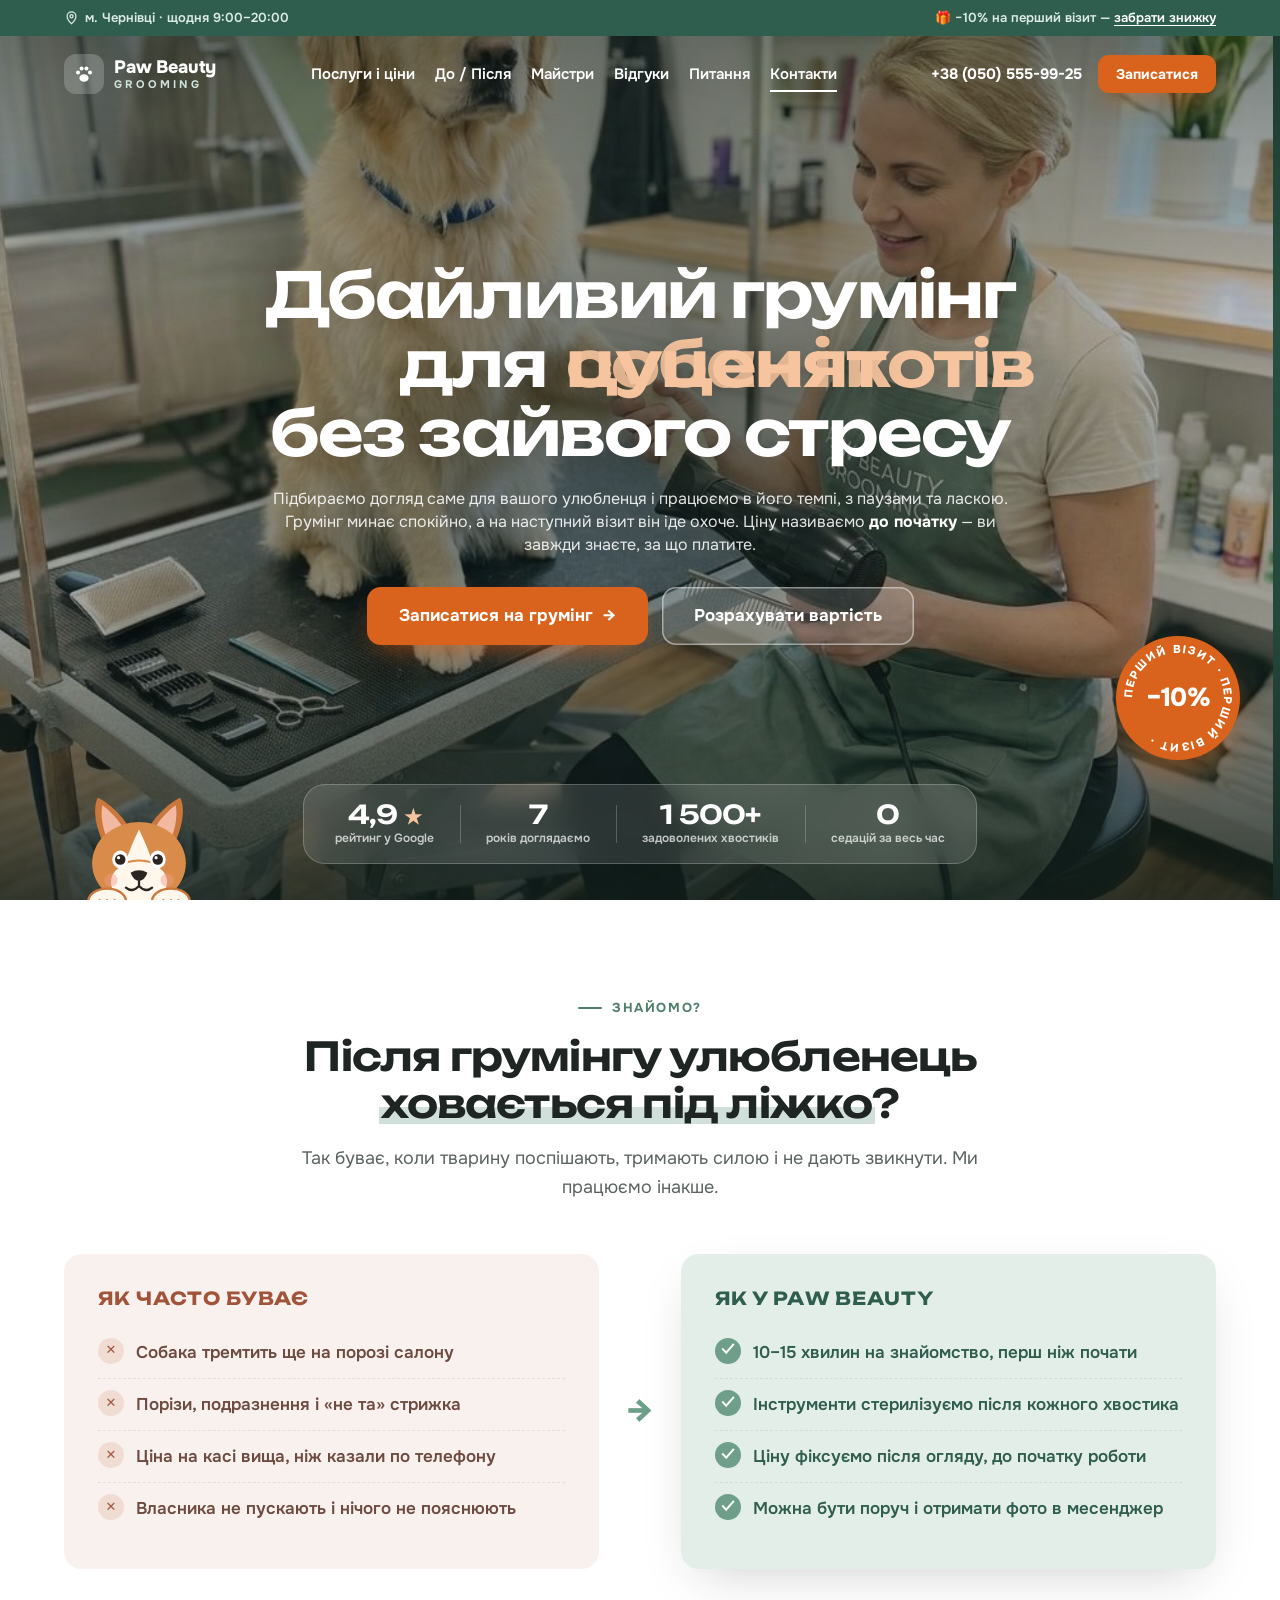
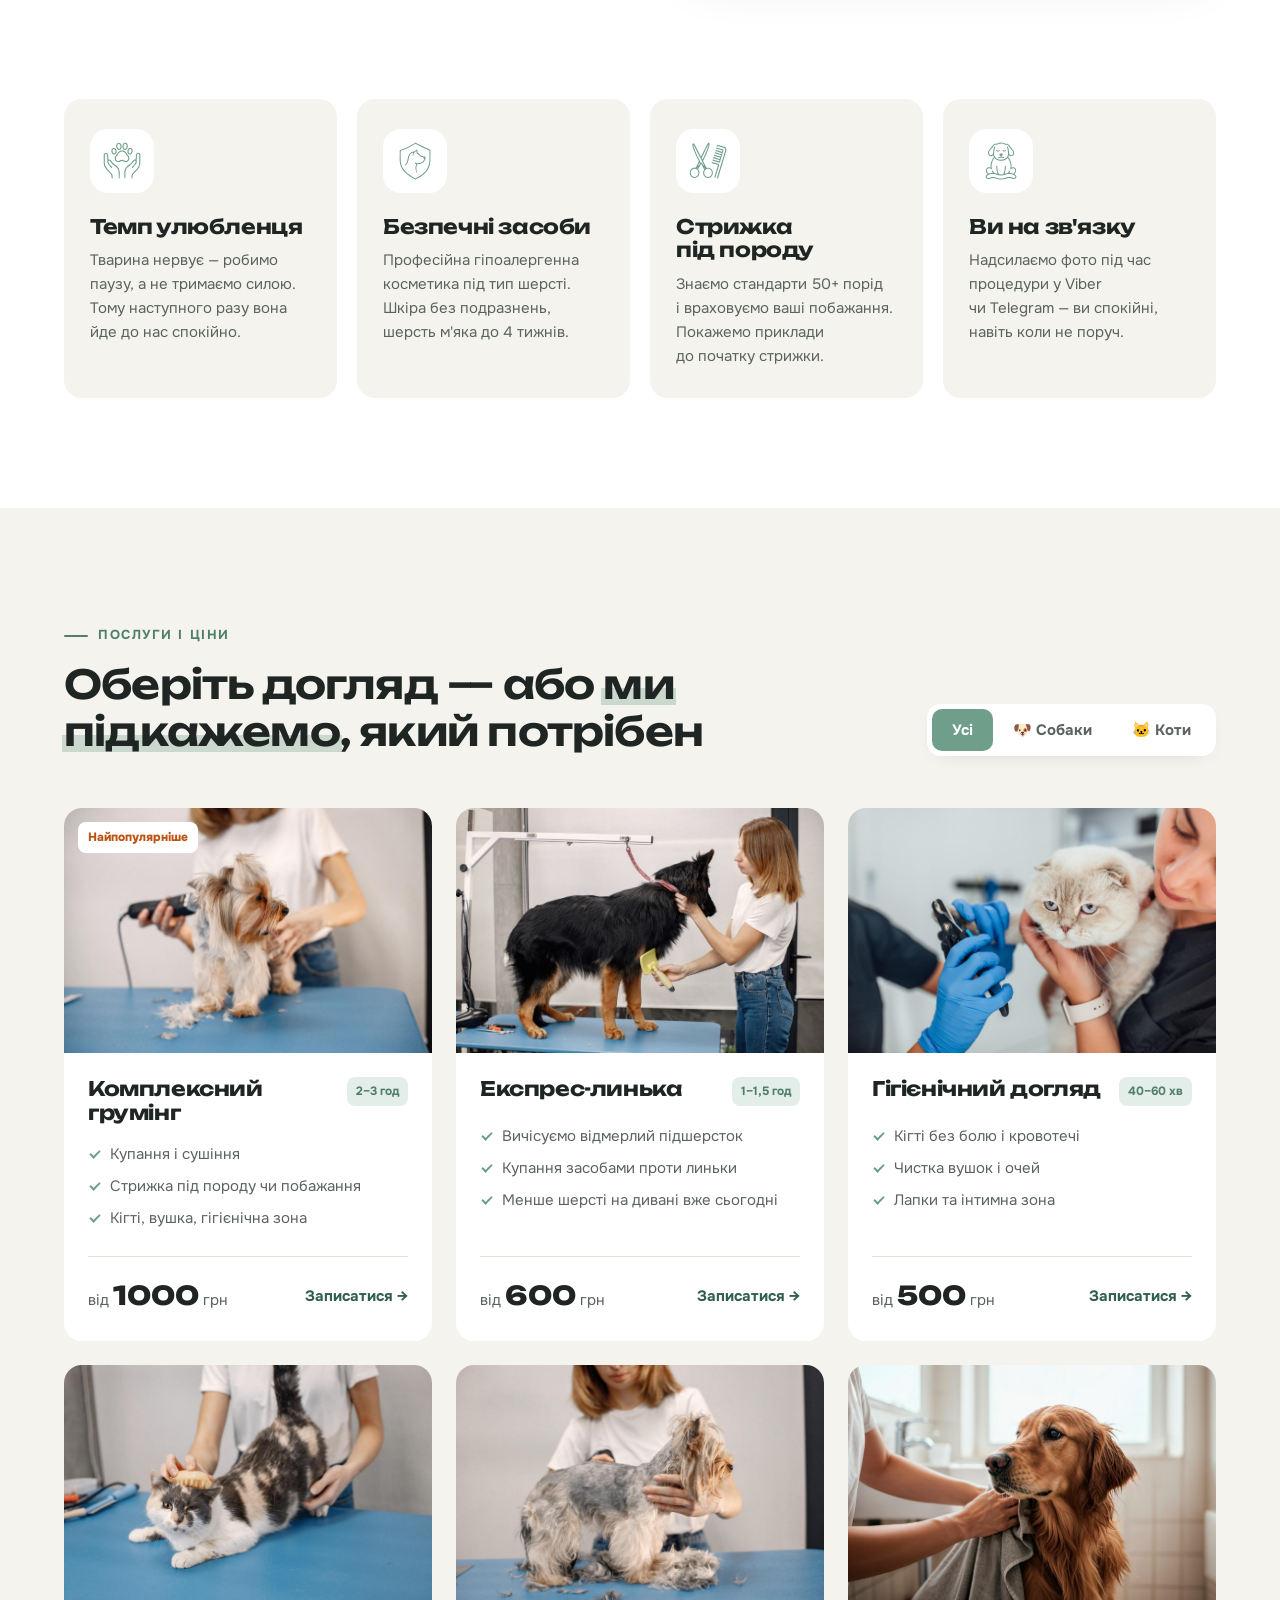
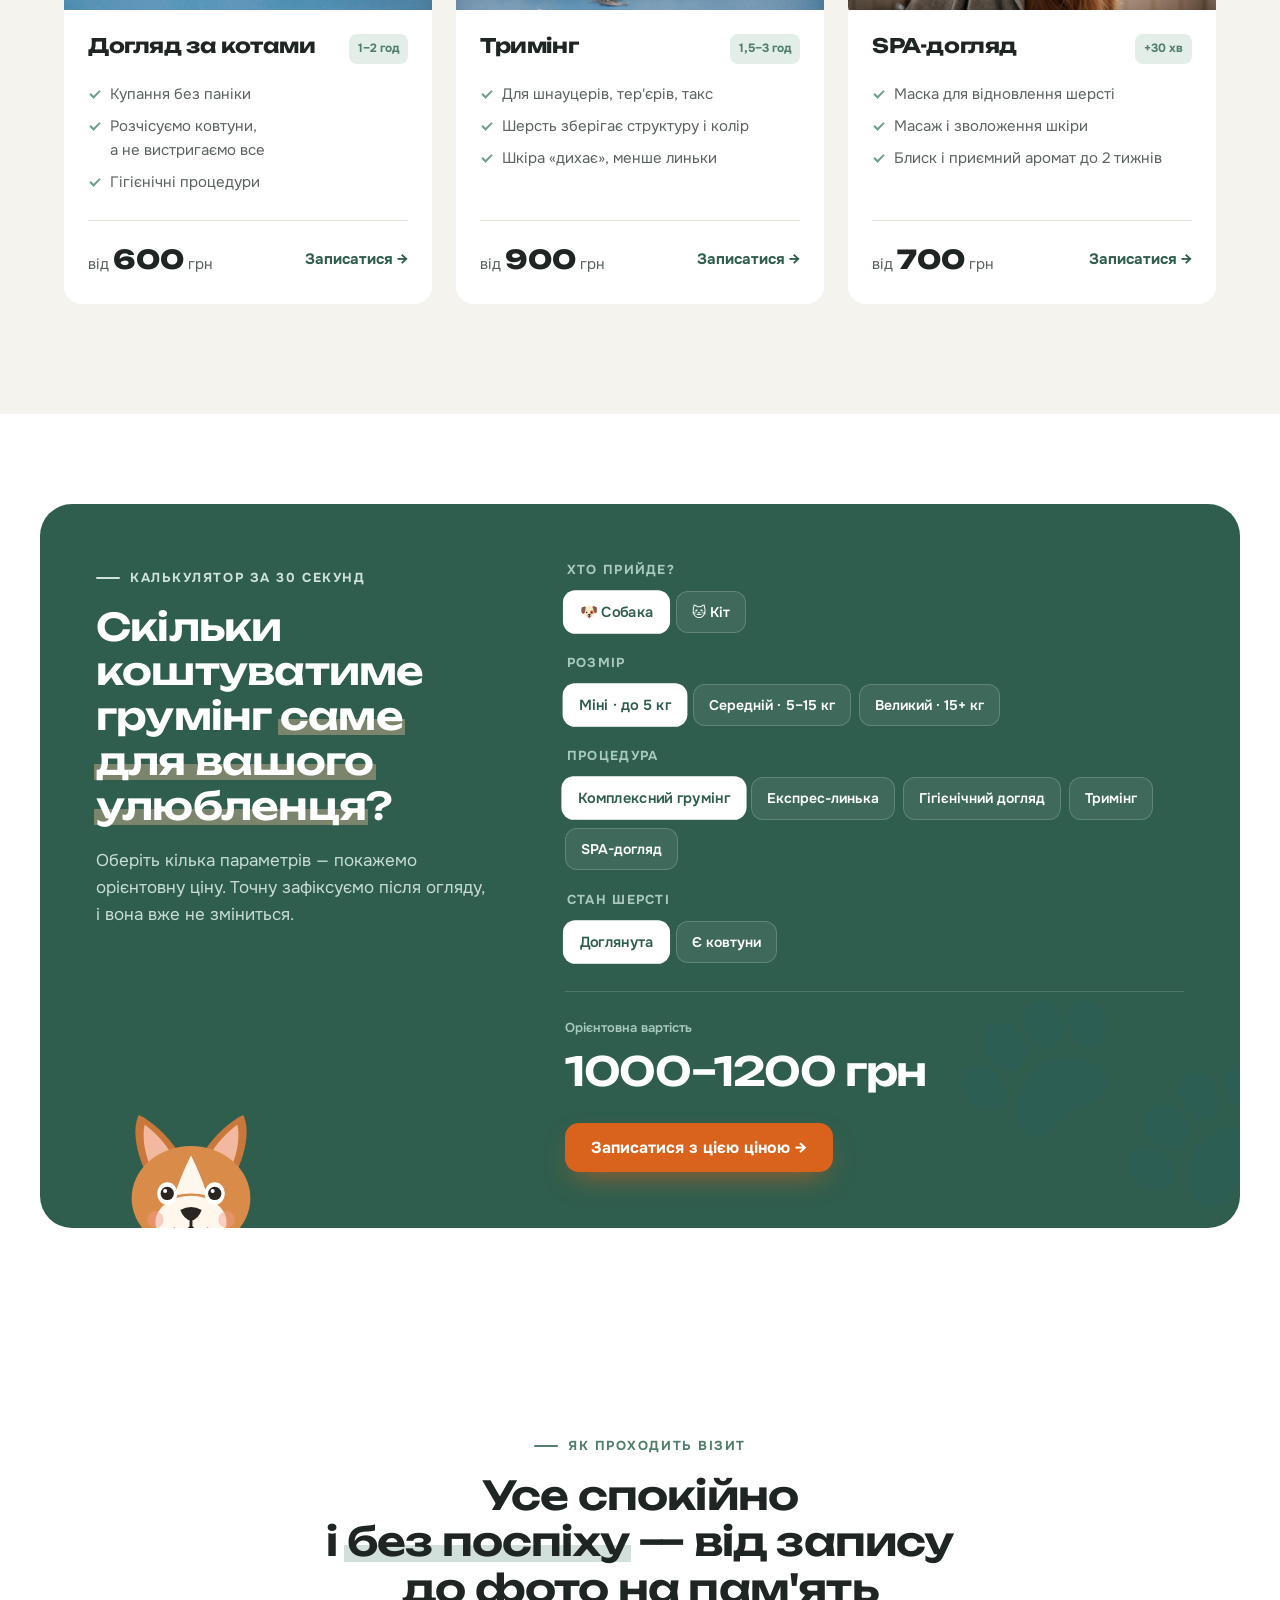
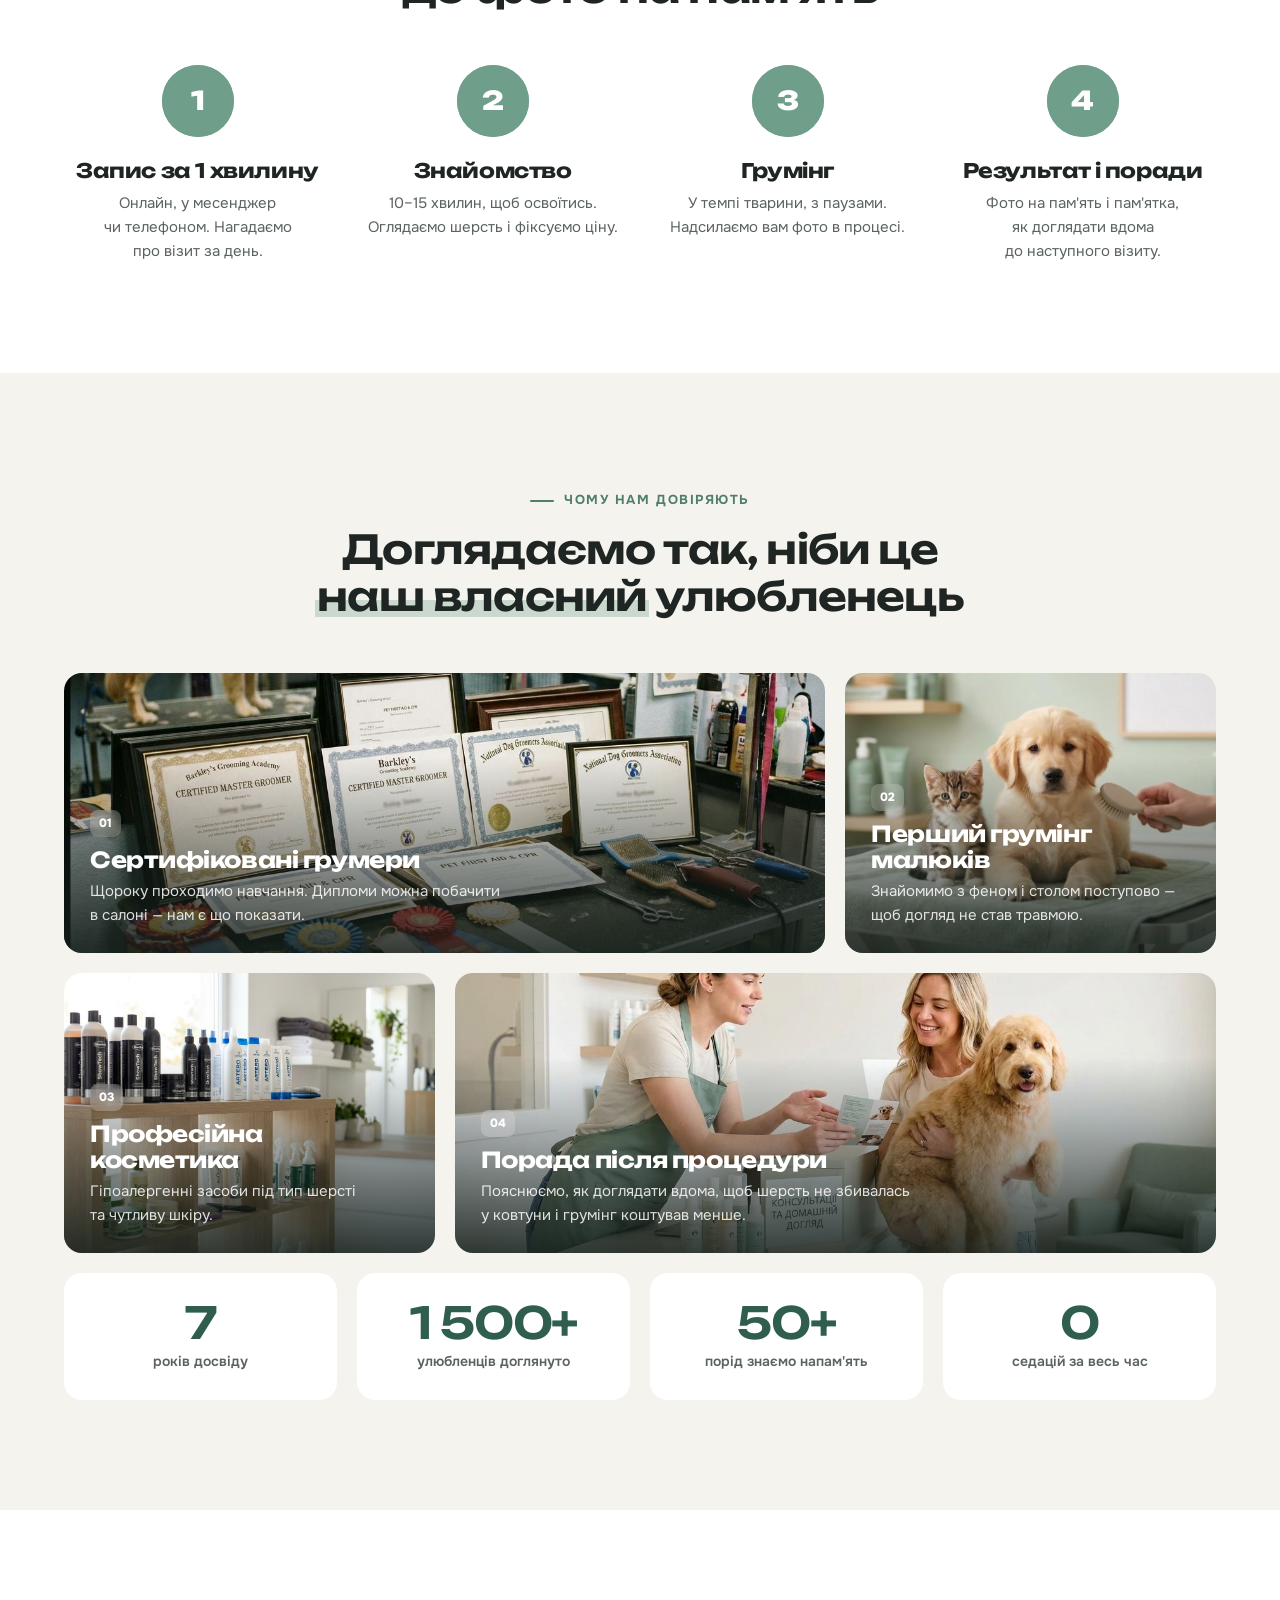
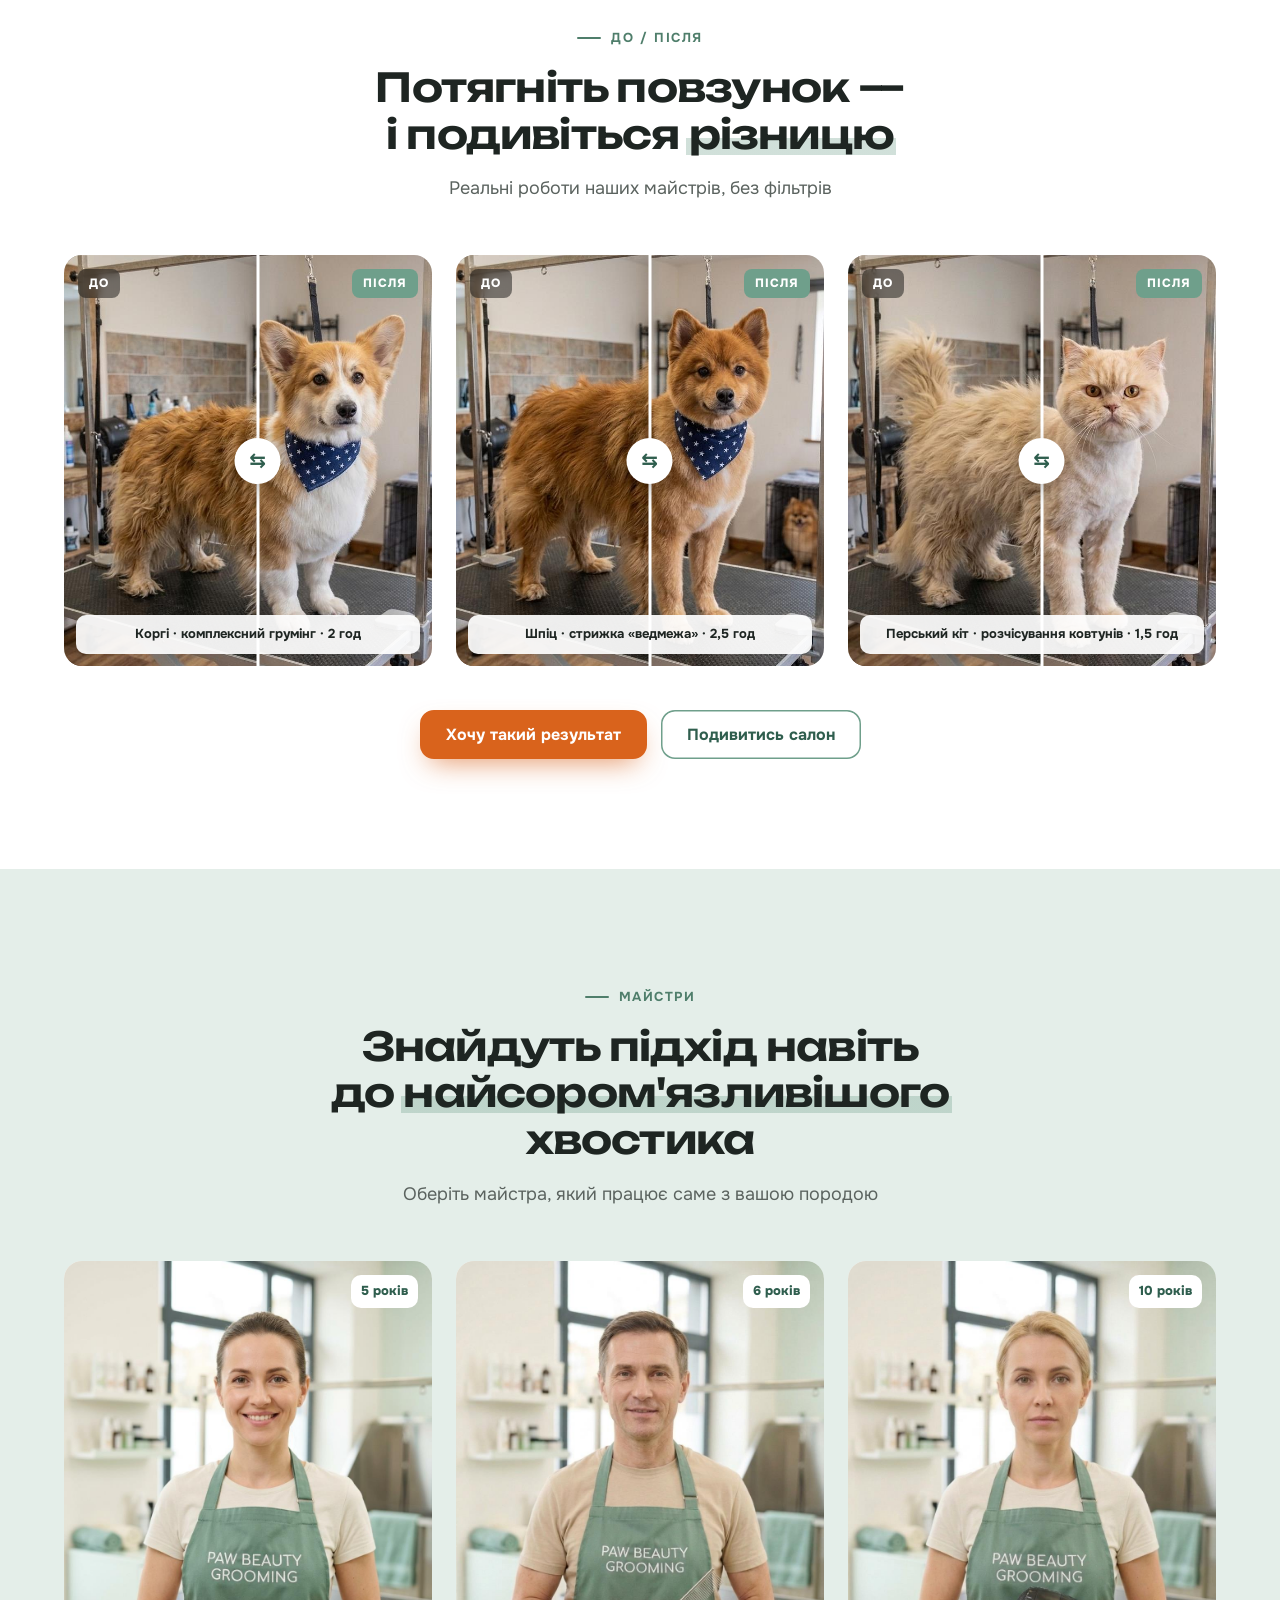
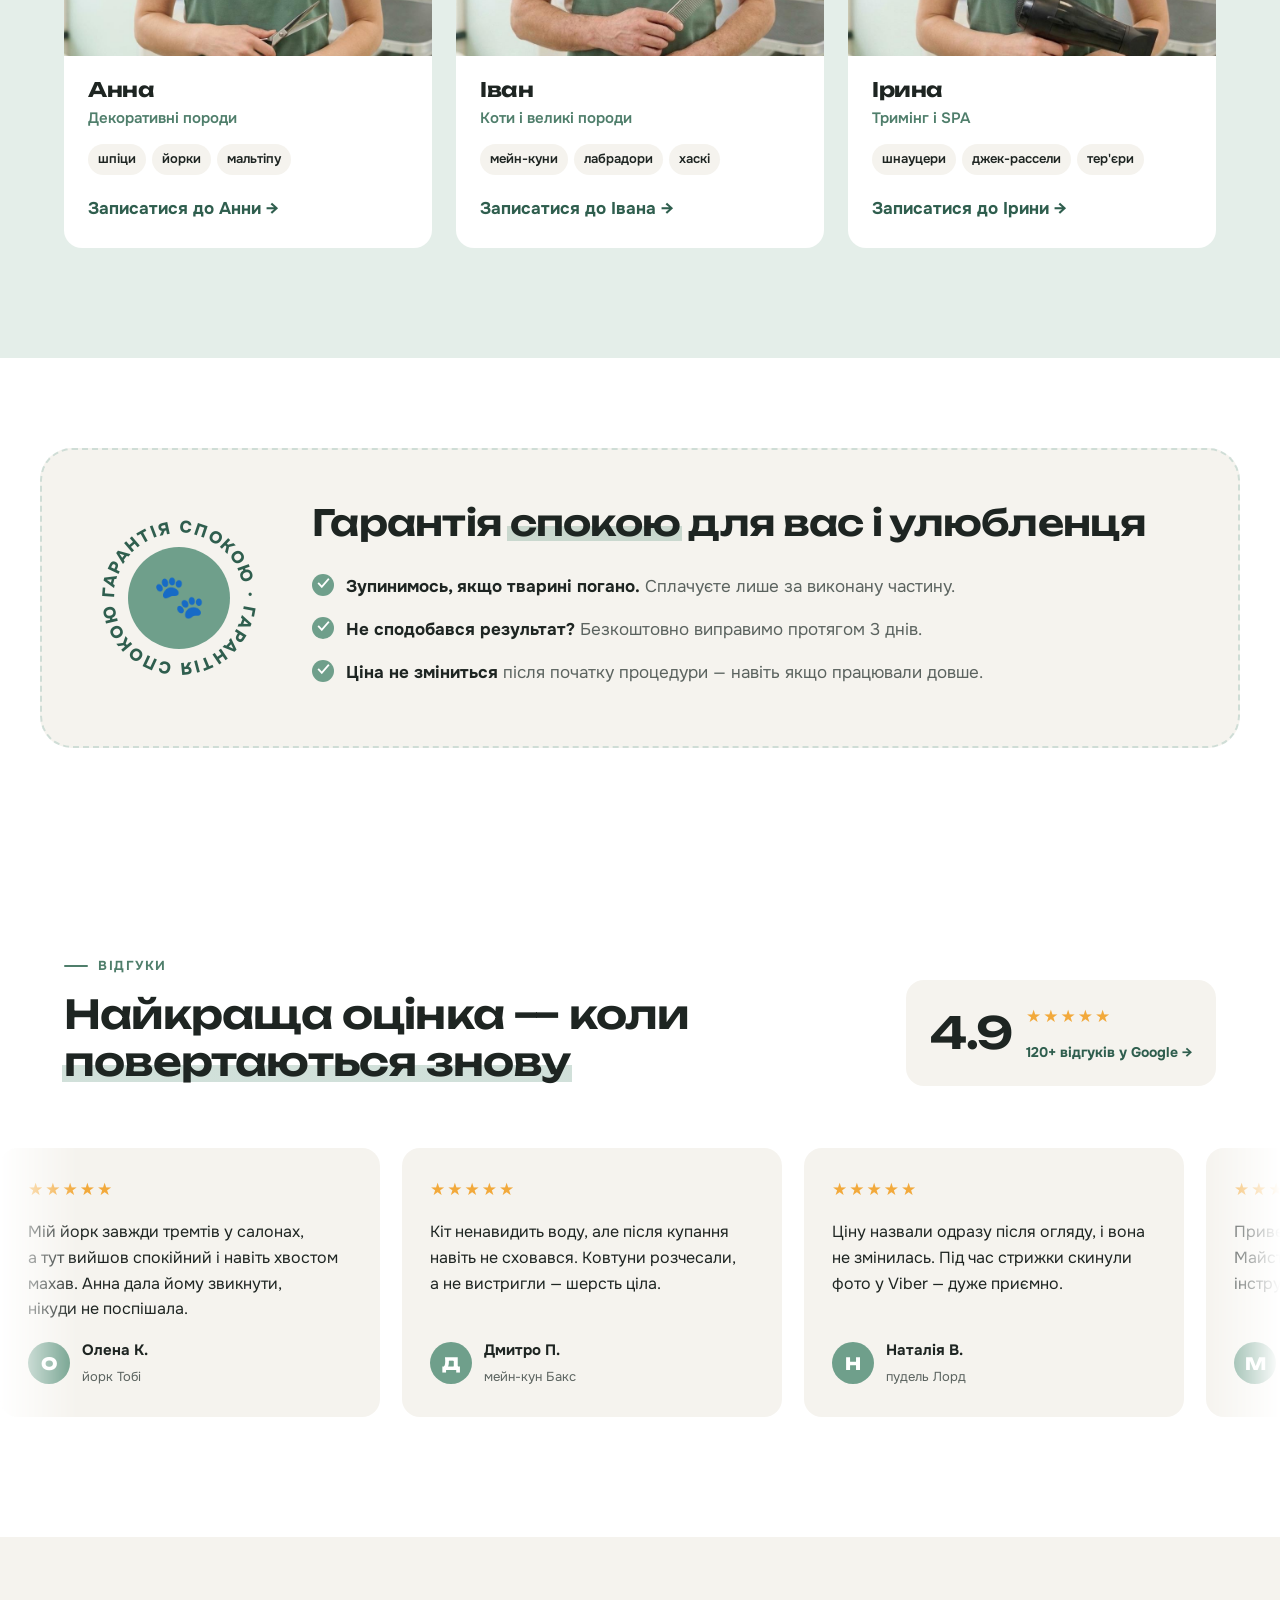
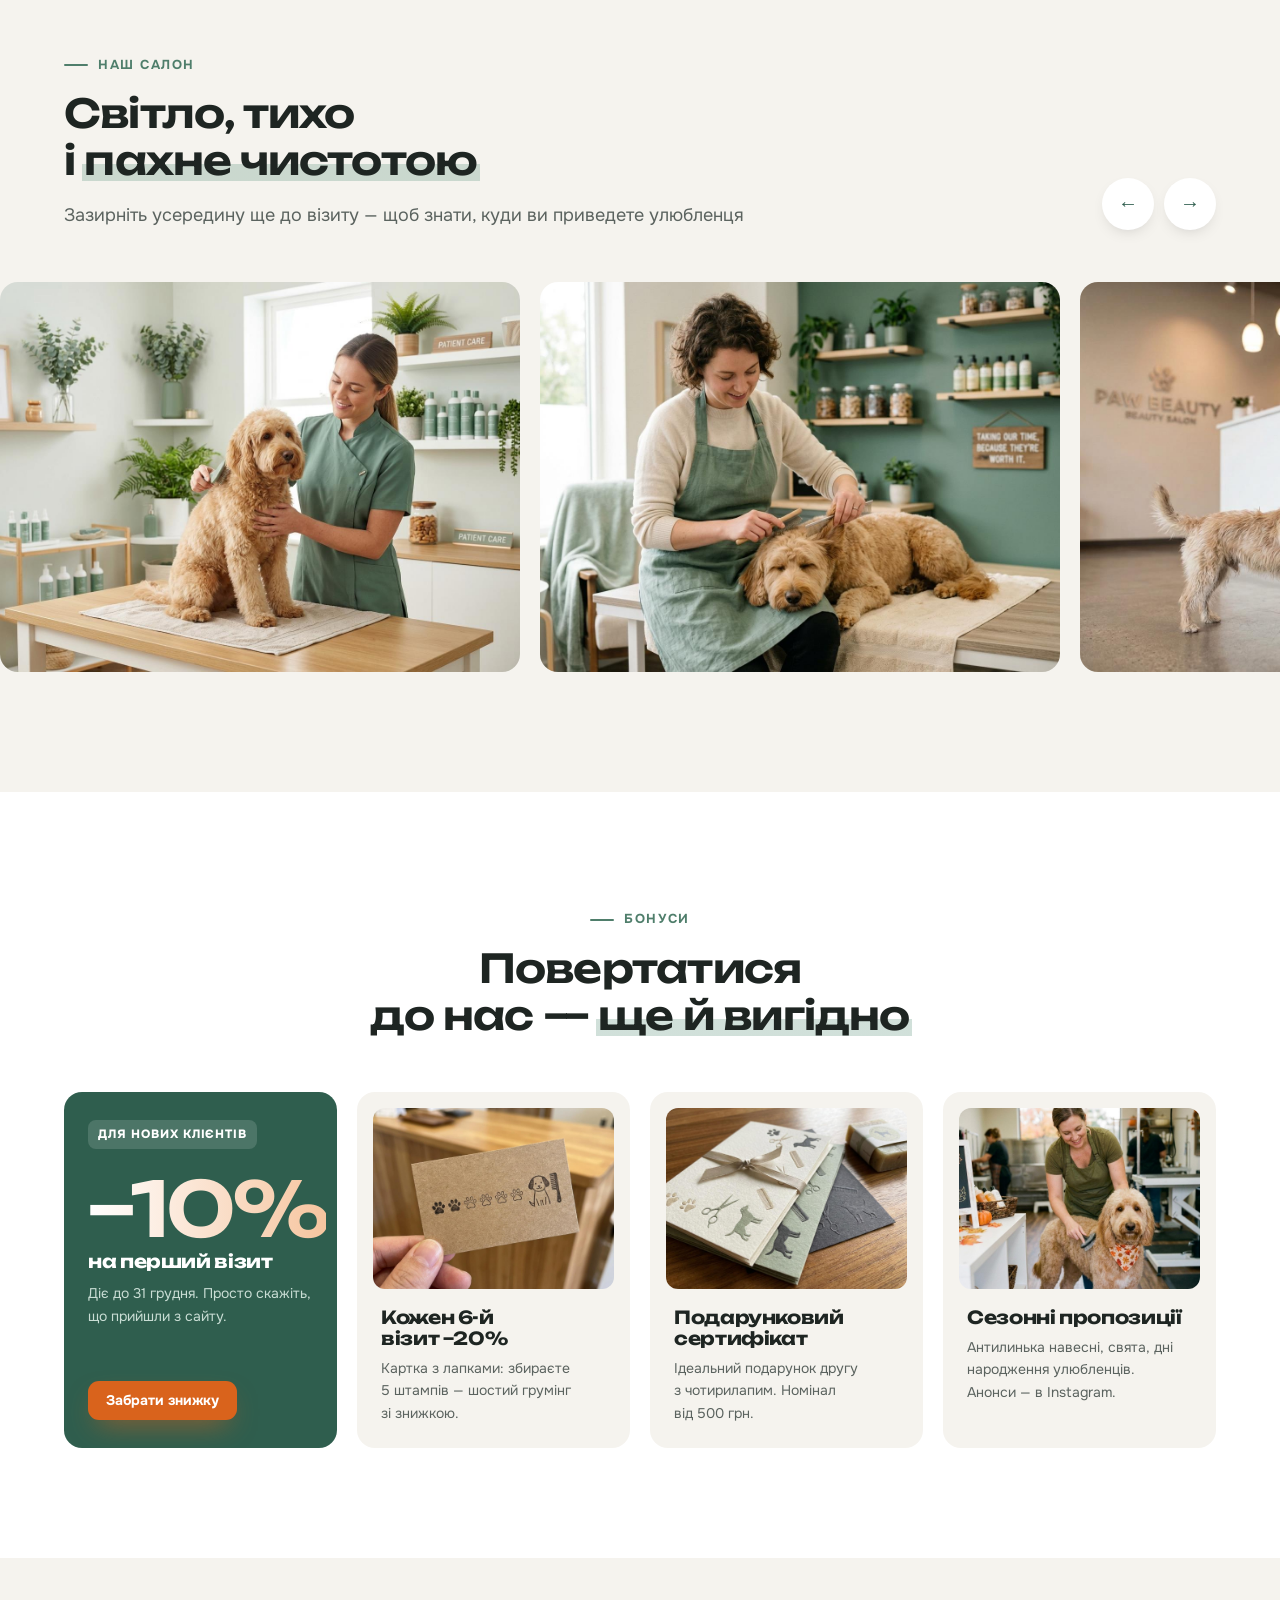
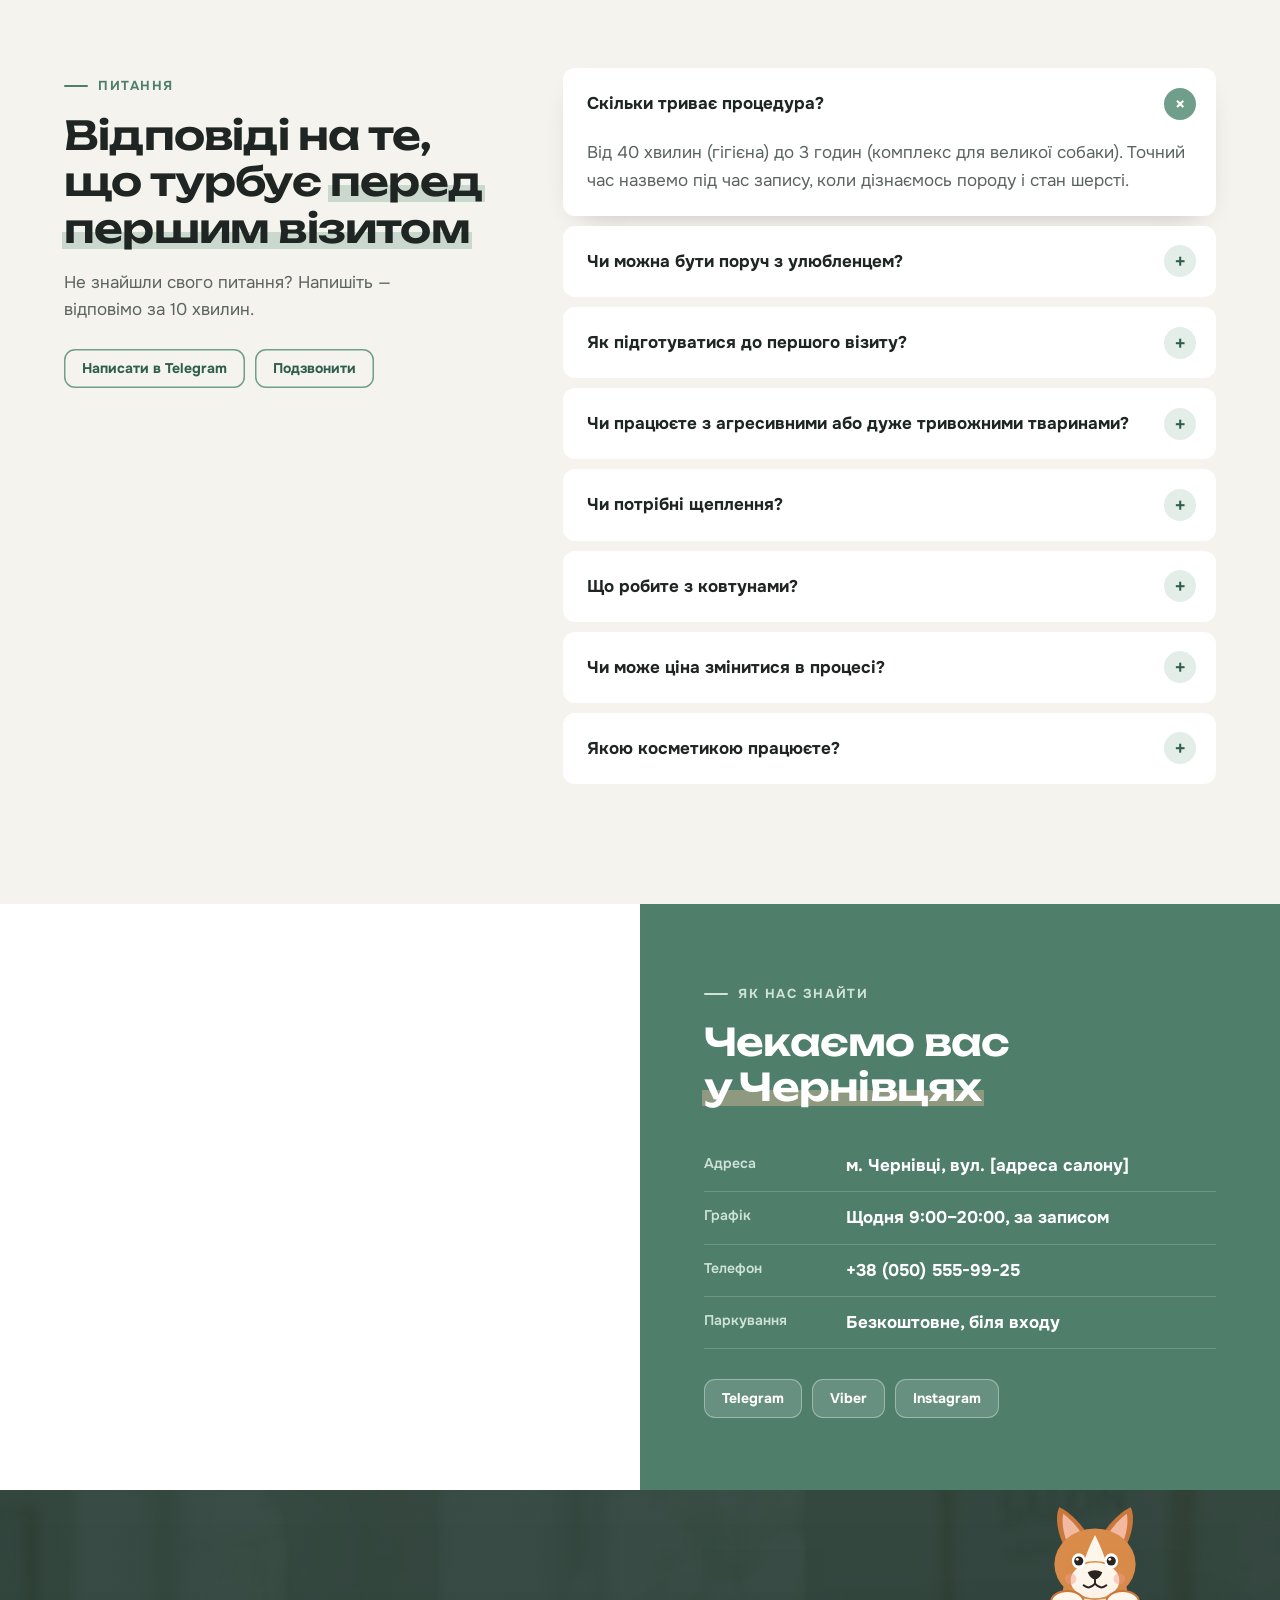
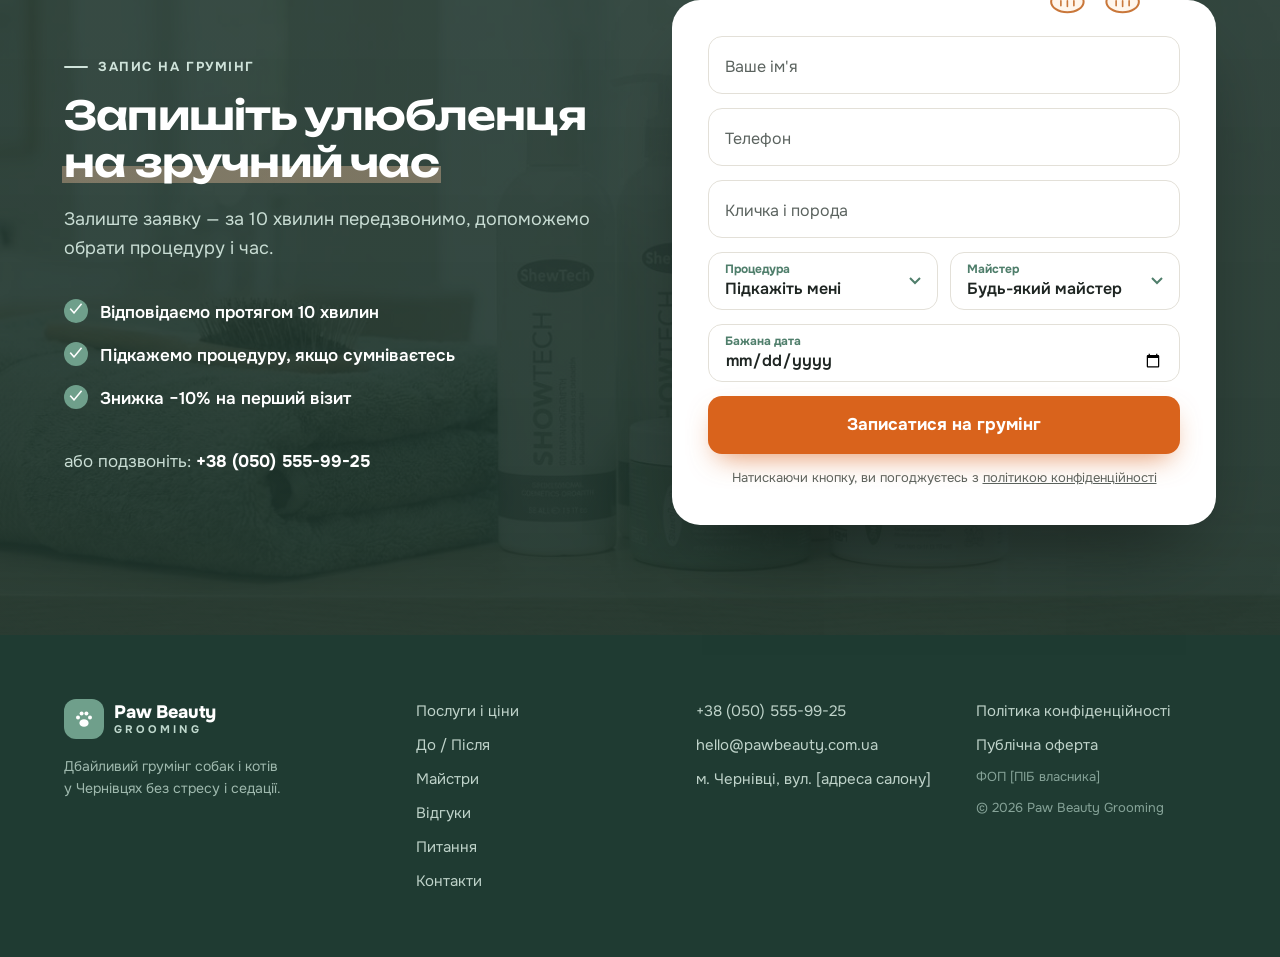
==== commit beff7464: "Песик у калькуляторі: визирає знизу, підстрибує при зміні ціни Co-Authored-By: Claude Opus 5.5 <nore" ====
--- a/index.html
+++ b/index.html
@@ -234,6 +234,7 @@
 <!-- ============ 5. КАЛЬКУЛЯТОР (м'який крок) ============ -->
 <section class="calc" id="calc">
   <div class="wrap calc__box reveal-scale">
+    <div class="calc__dog dog" data-dog="head" aria-hidden="true"></div>
     <div class="calc__intro">
       <span class="eyebrow eyebrow--light">Калькулятор за&nbsp;30&nbsp;секунд</span>
       <h2>Скільки коштуватиме грумінг <em class="mark">саме для&nbsp;вашого улюбленця</em>?</h2>
--- a/assets/css/style.css
+++ b/assets/css/style.css
@@ -507,6 +507,14 @@
 .booking__formwrap.is-in .peek .dog__head{transform:translateY(8%)}
 .booking__formwrap.is-in .peek-paws{transform:none}
 @media (max-width:900px){.booking__formwrap{margin-top:70px}}
+/* калькулятор: виглядає з-під нижнього краю лівої колонки, підстрибує при зміні ціни */
+.calc__dog{position:absolute;left:56px;bottom:0;width:190px;pointer-events:none;z-index:0}
+.calc__dog .dog__head{transform:translateY(105%);transition:transform 1s var(--ease) .5s}
+.calc__box.is-in .calc__dog .dog__head{transform:translateY(22%)}
+.calc__dog.hop{animation:hop .5s var(--ease)}
+@keyframes hop{0%,100%{transform:none}40%{transform:translateY(-14px) rotate(-4deg)}70%{transform:translateY(-4px) rotate(2deg)}}
+.calc__intro,.calc__form{position:relative;z-index:1}
+@media (max-width:900px){.calc__dog{display:none}}
 @media (max-width:600px){.peek,.peek-paws{right:28px;width:110px}.peek{height:90px}.peek-paws{top:-11px}}
 
 /* відбиток лапки там, де клікнули */
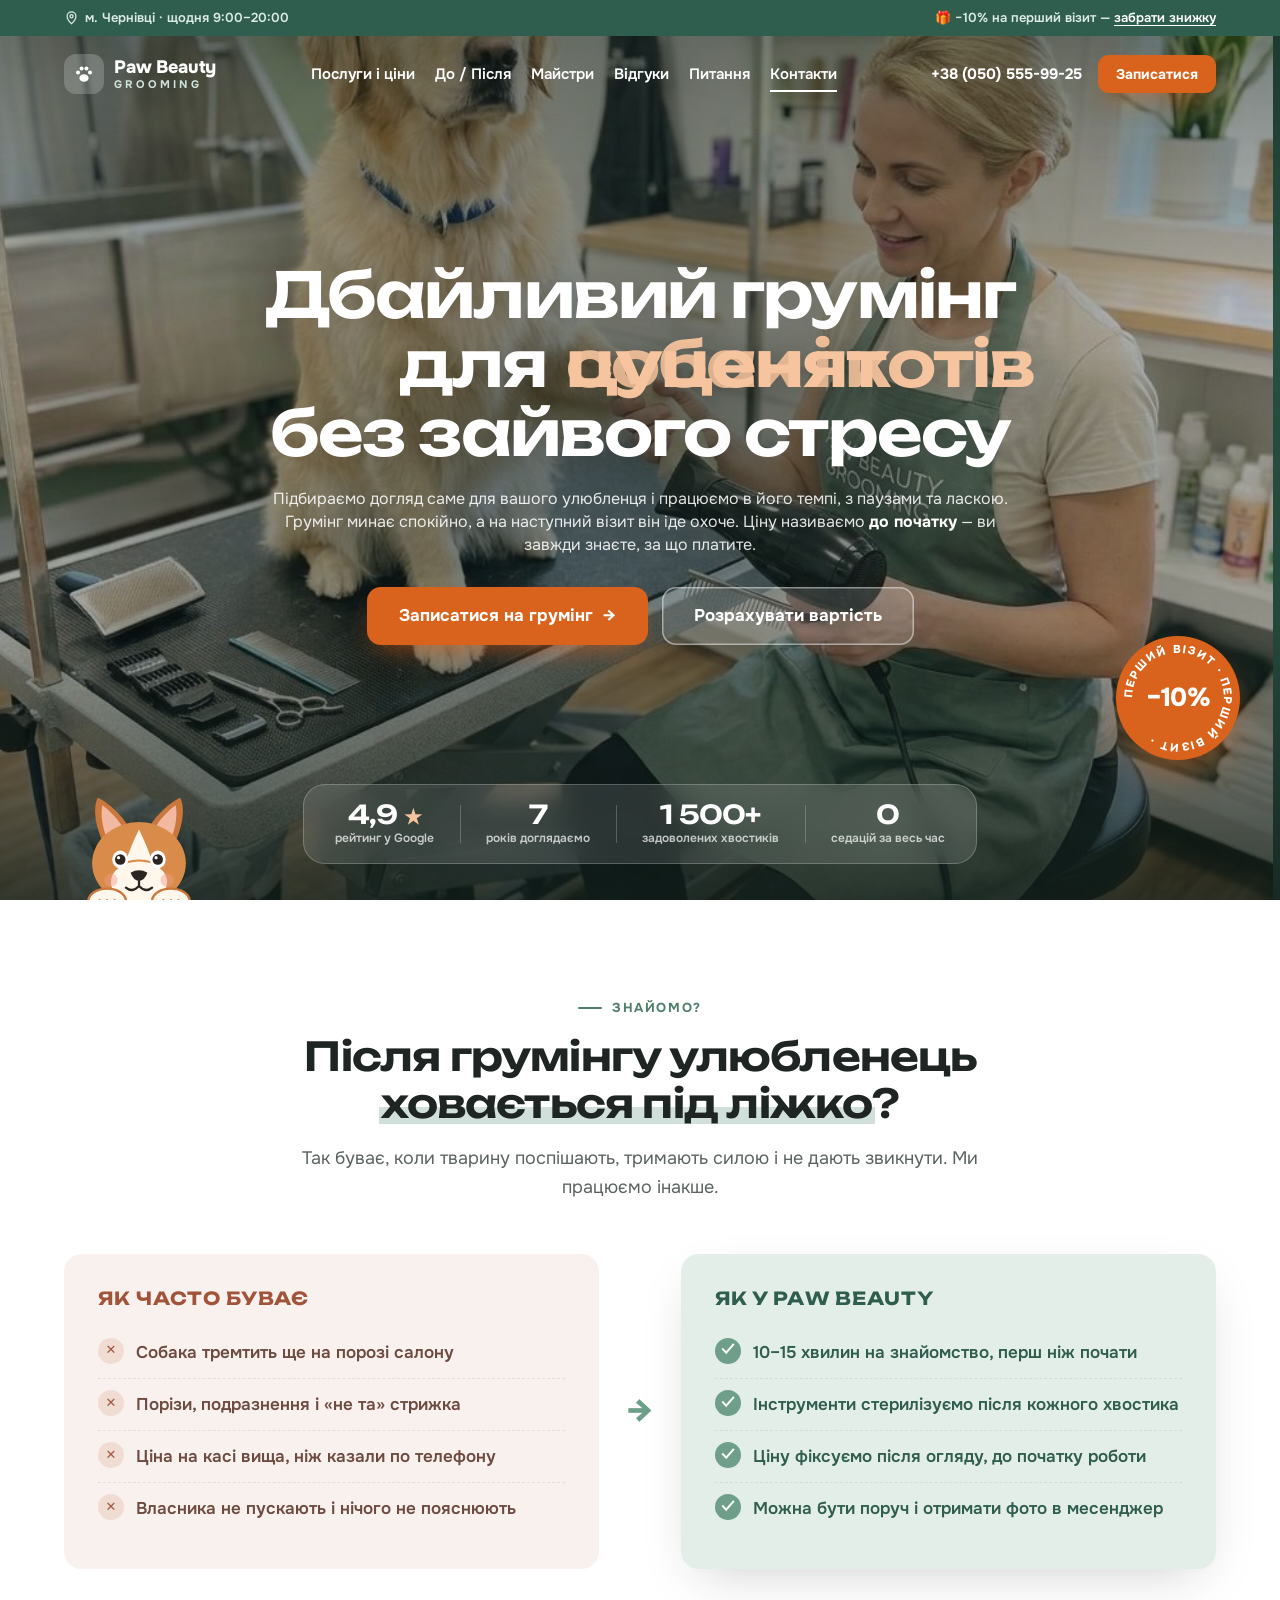
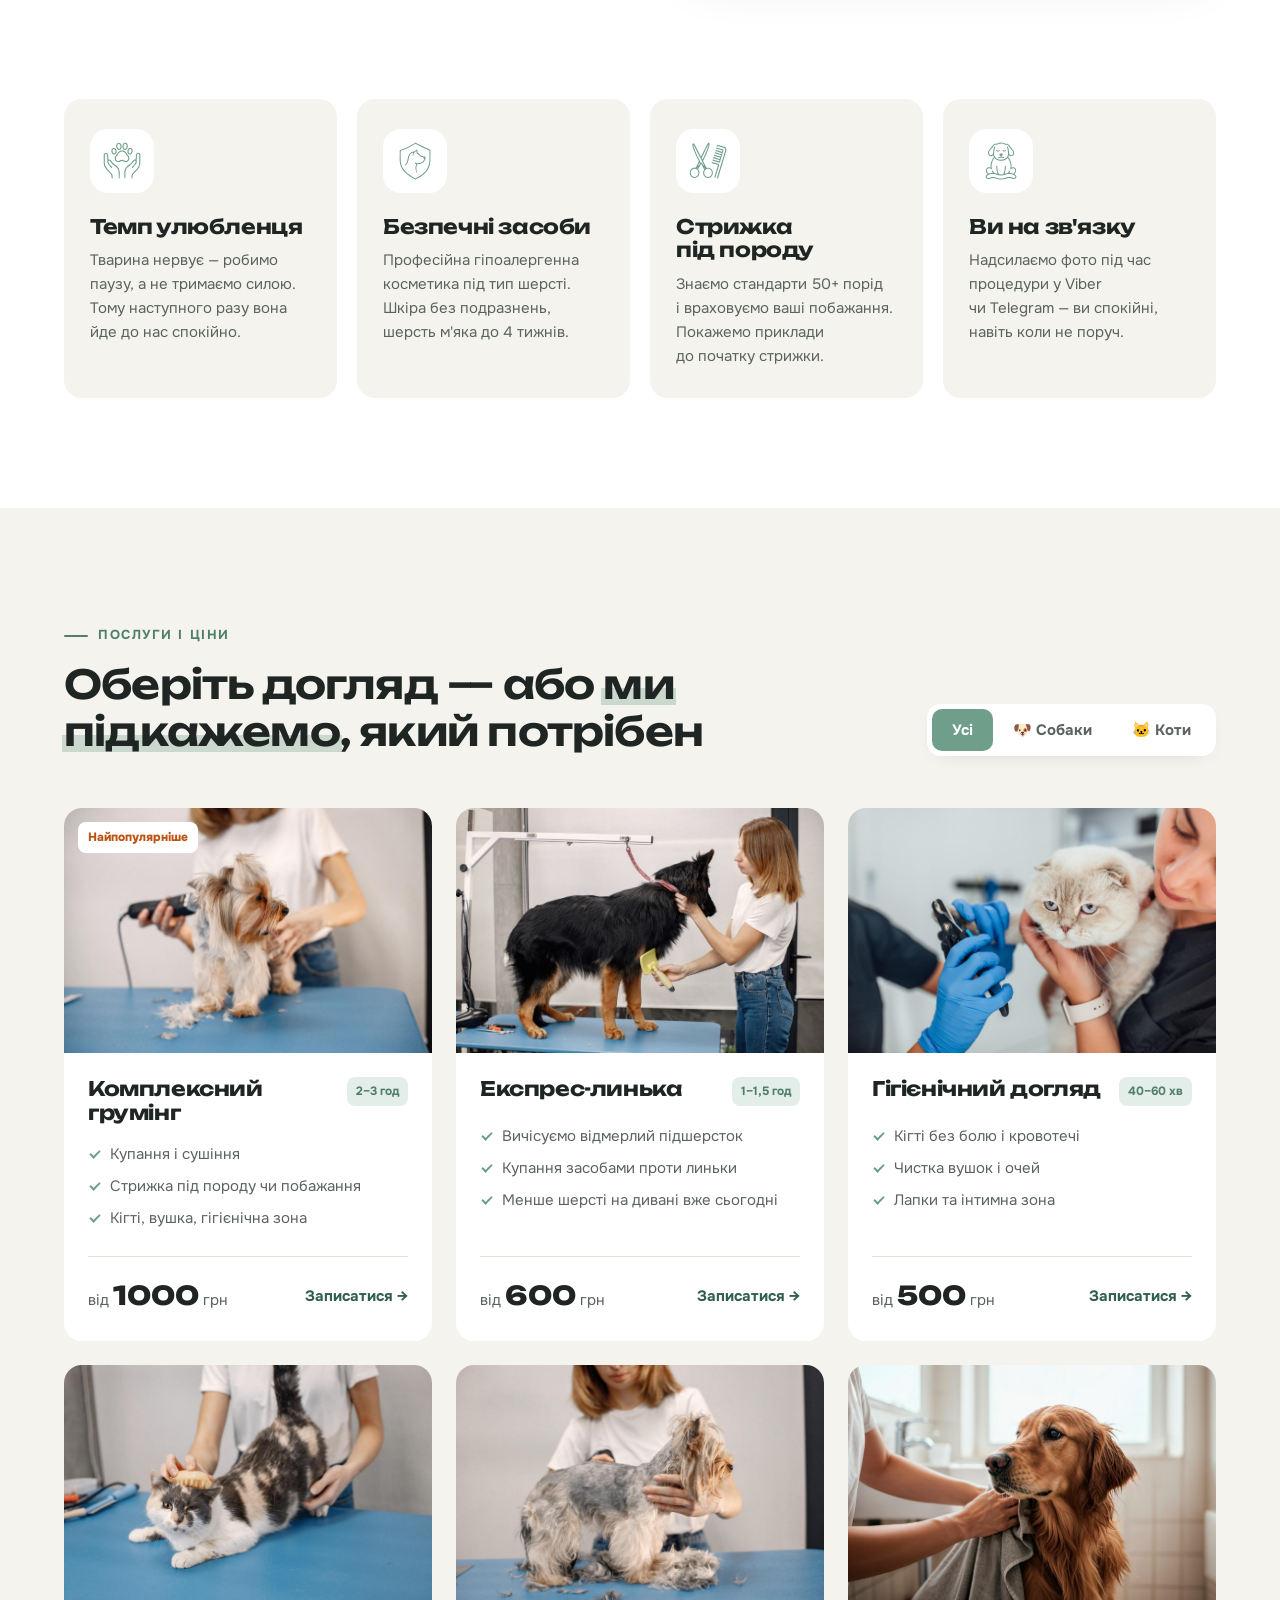
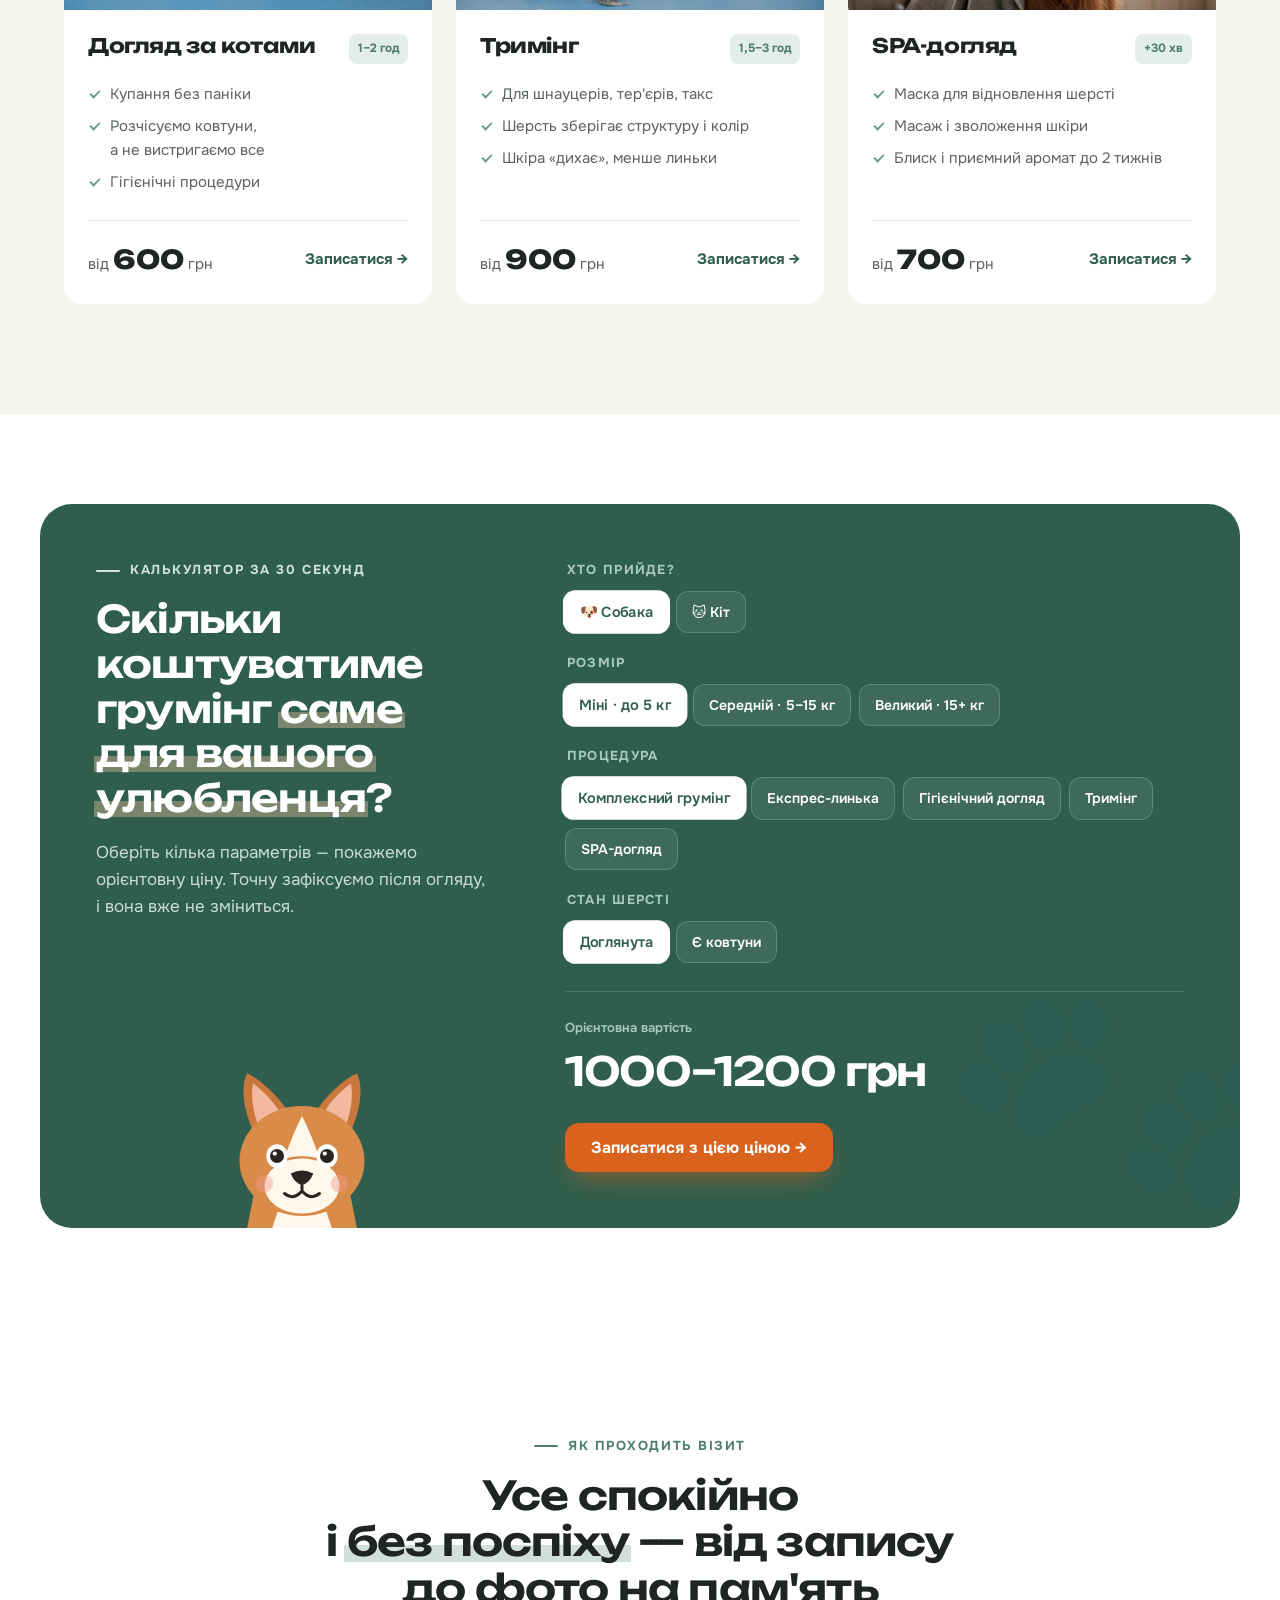
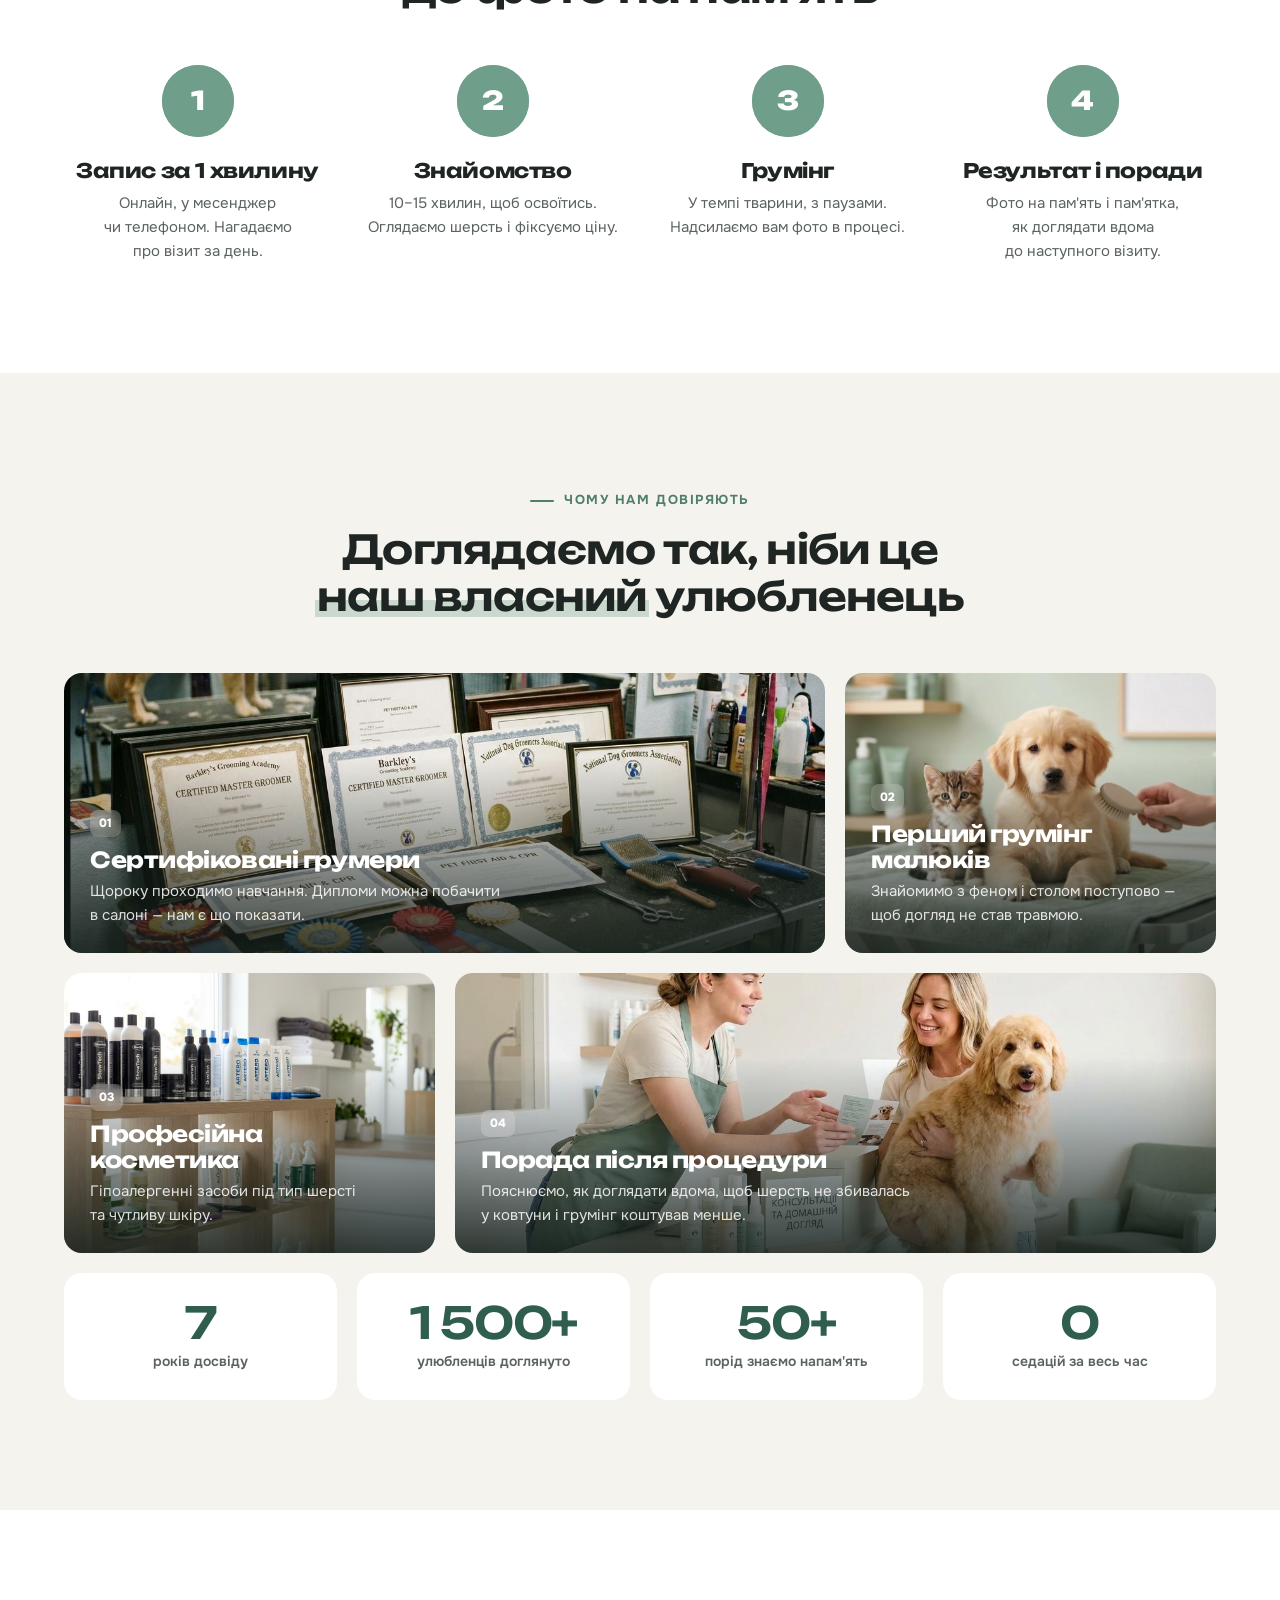
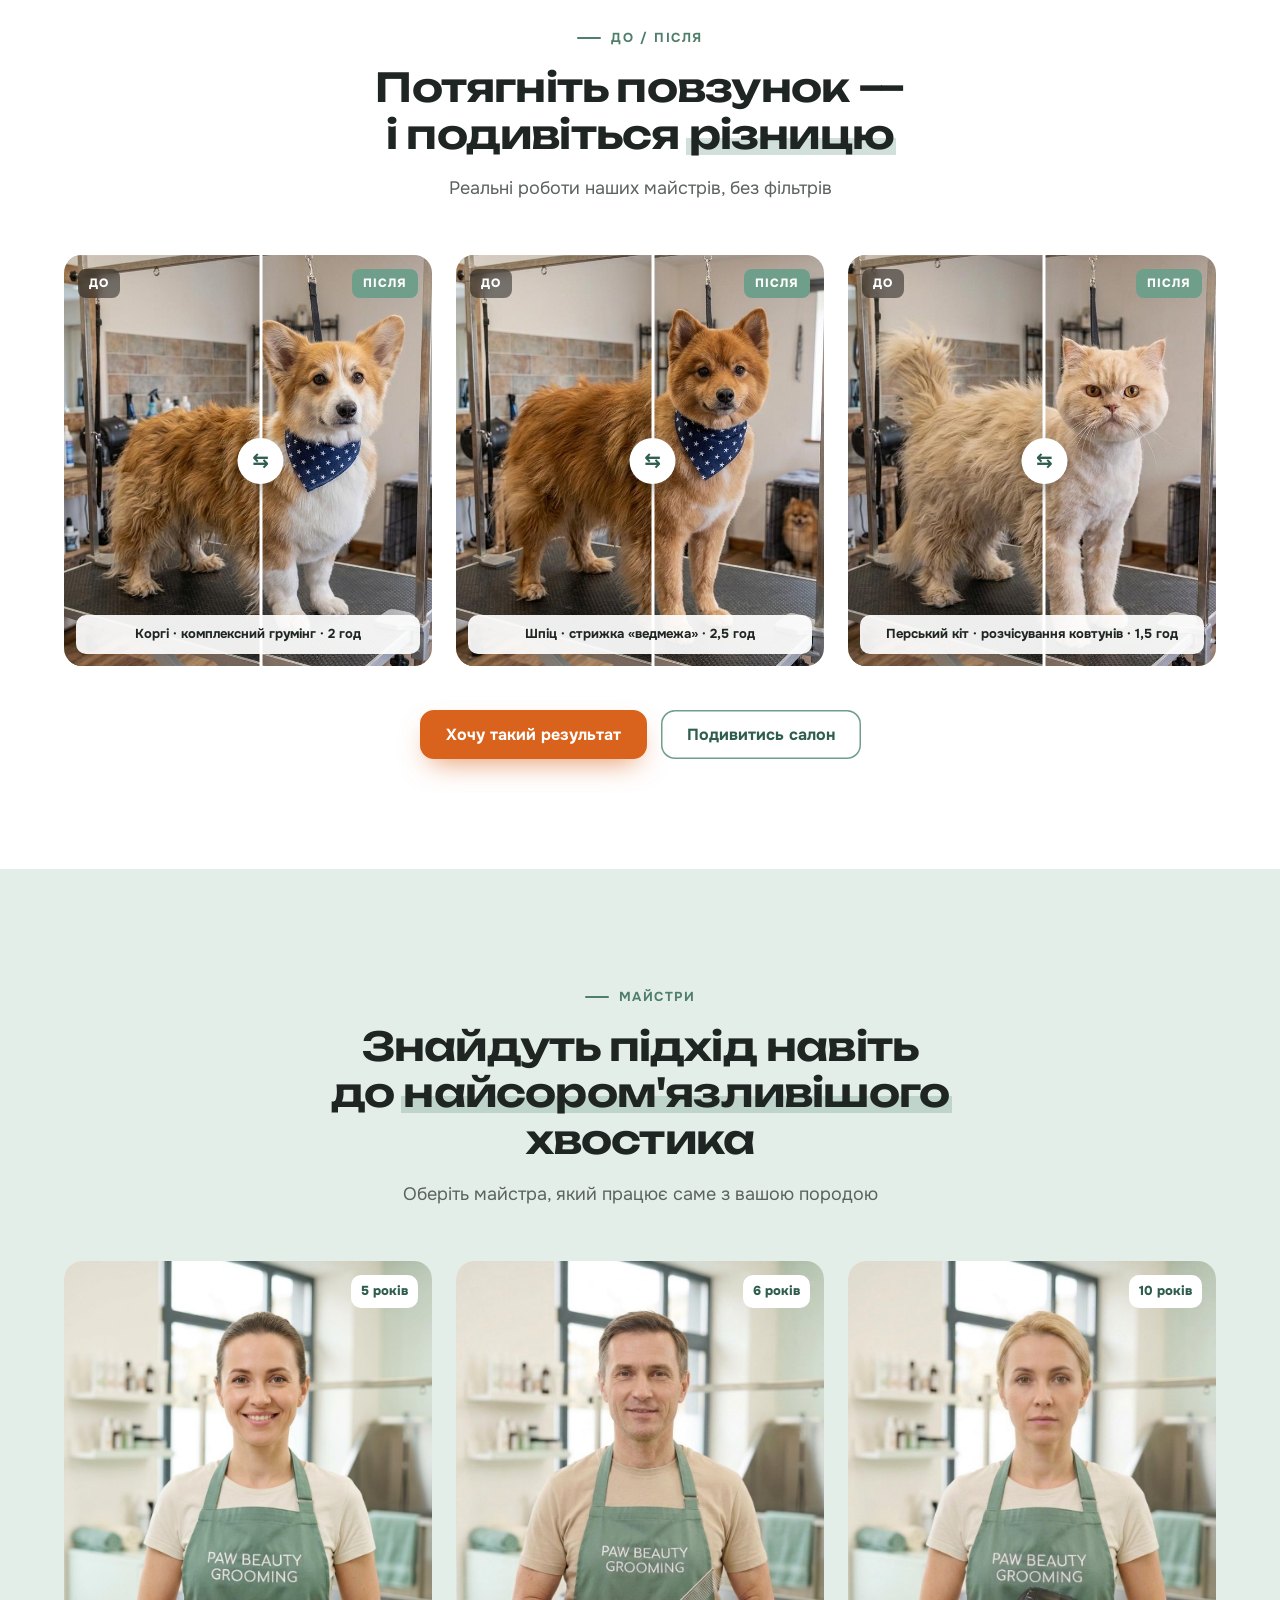
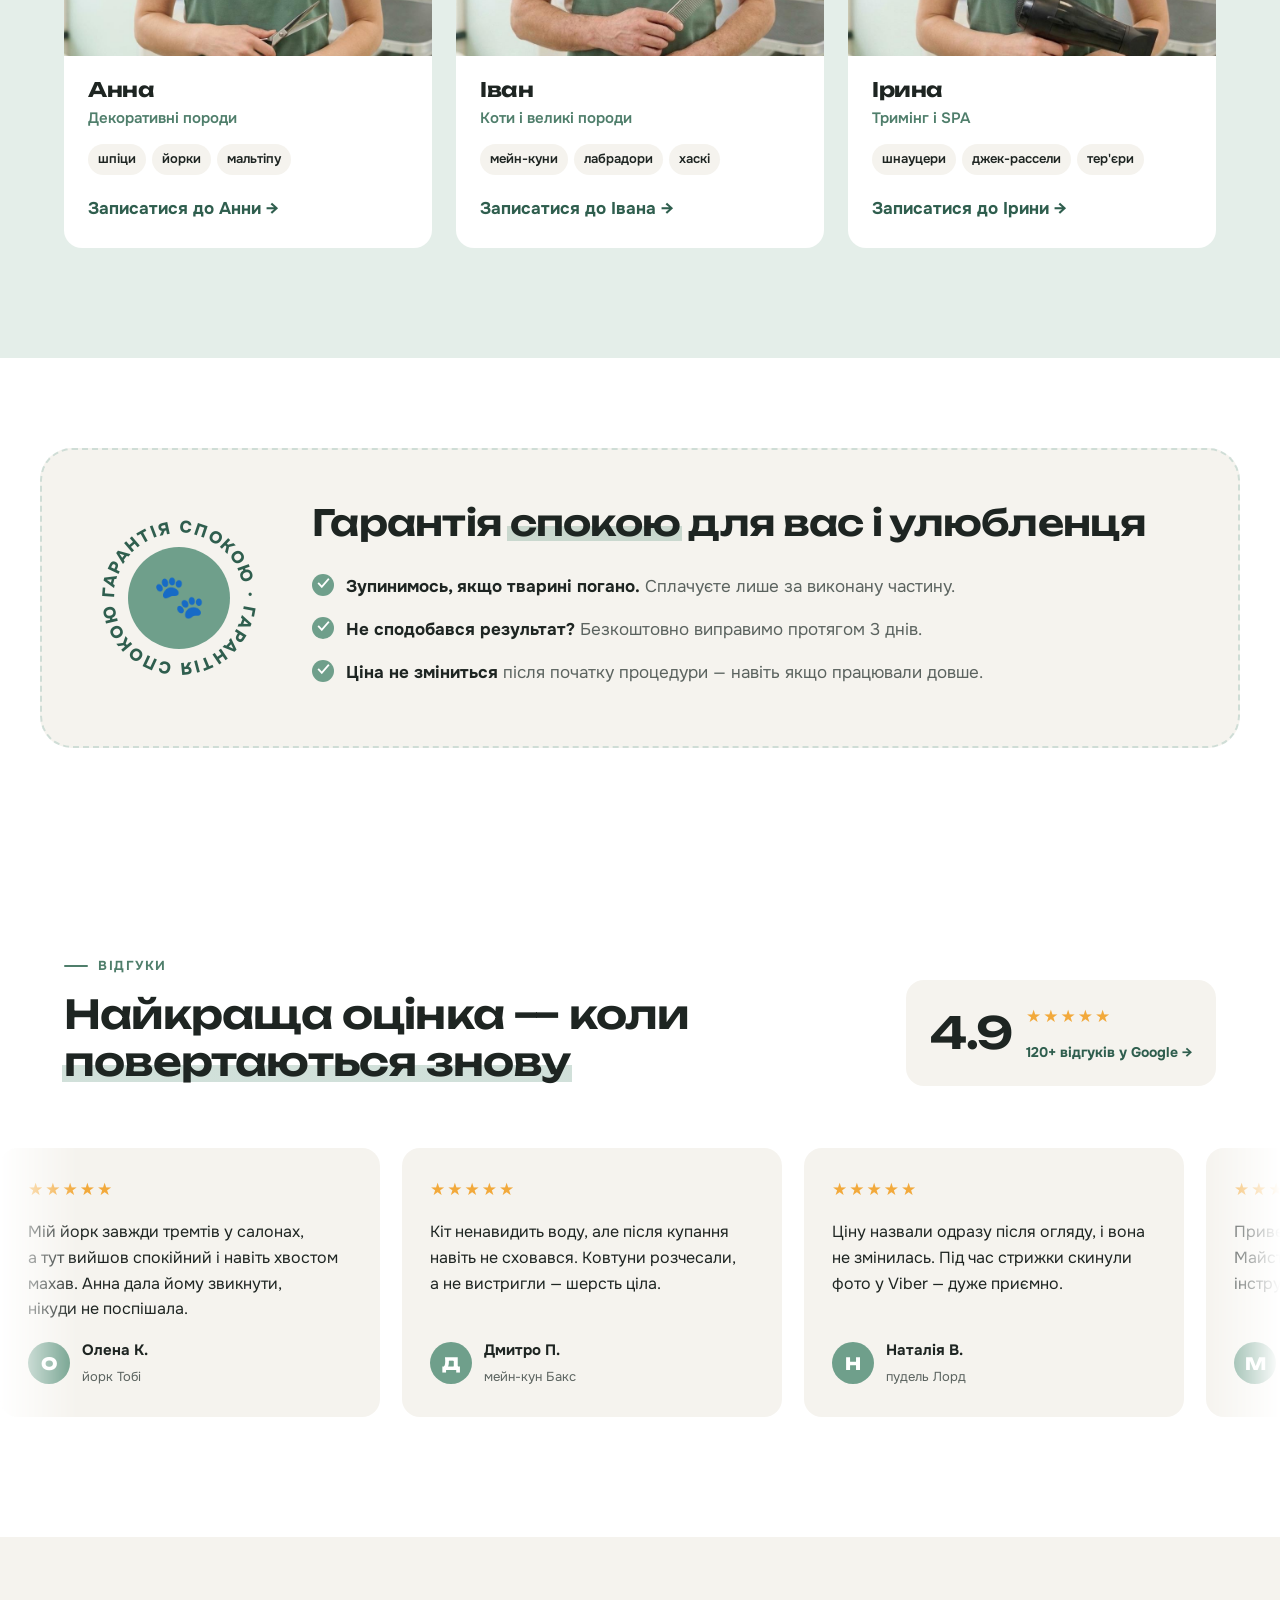
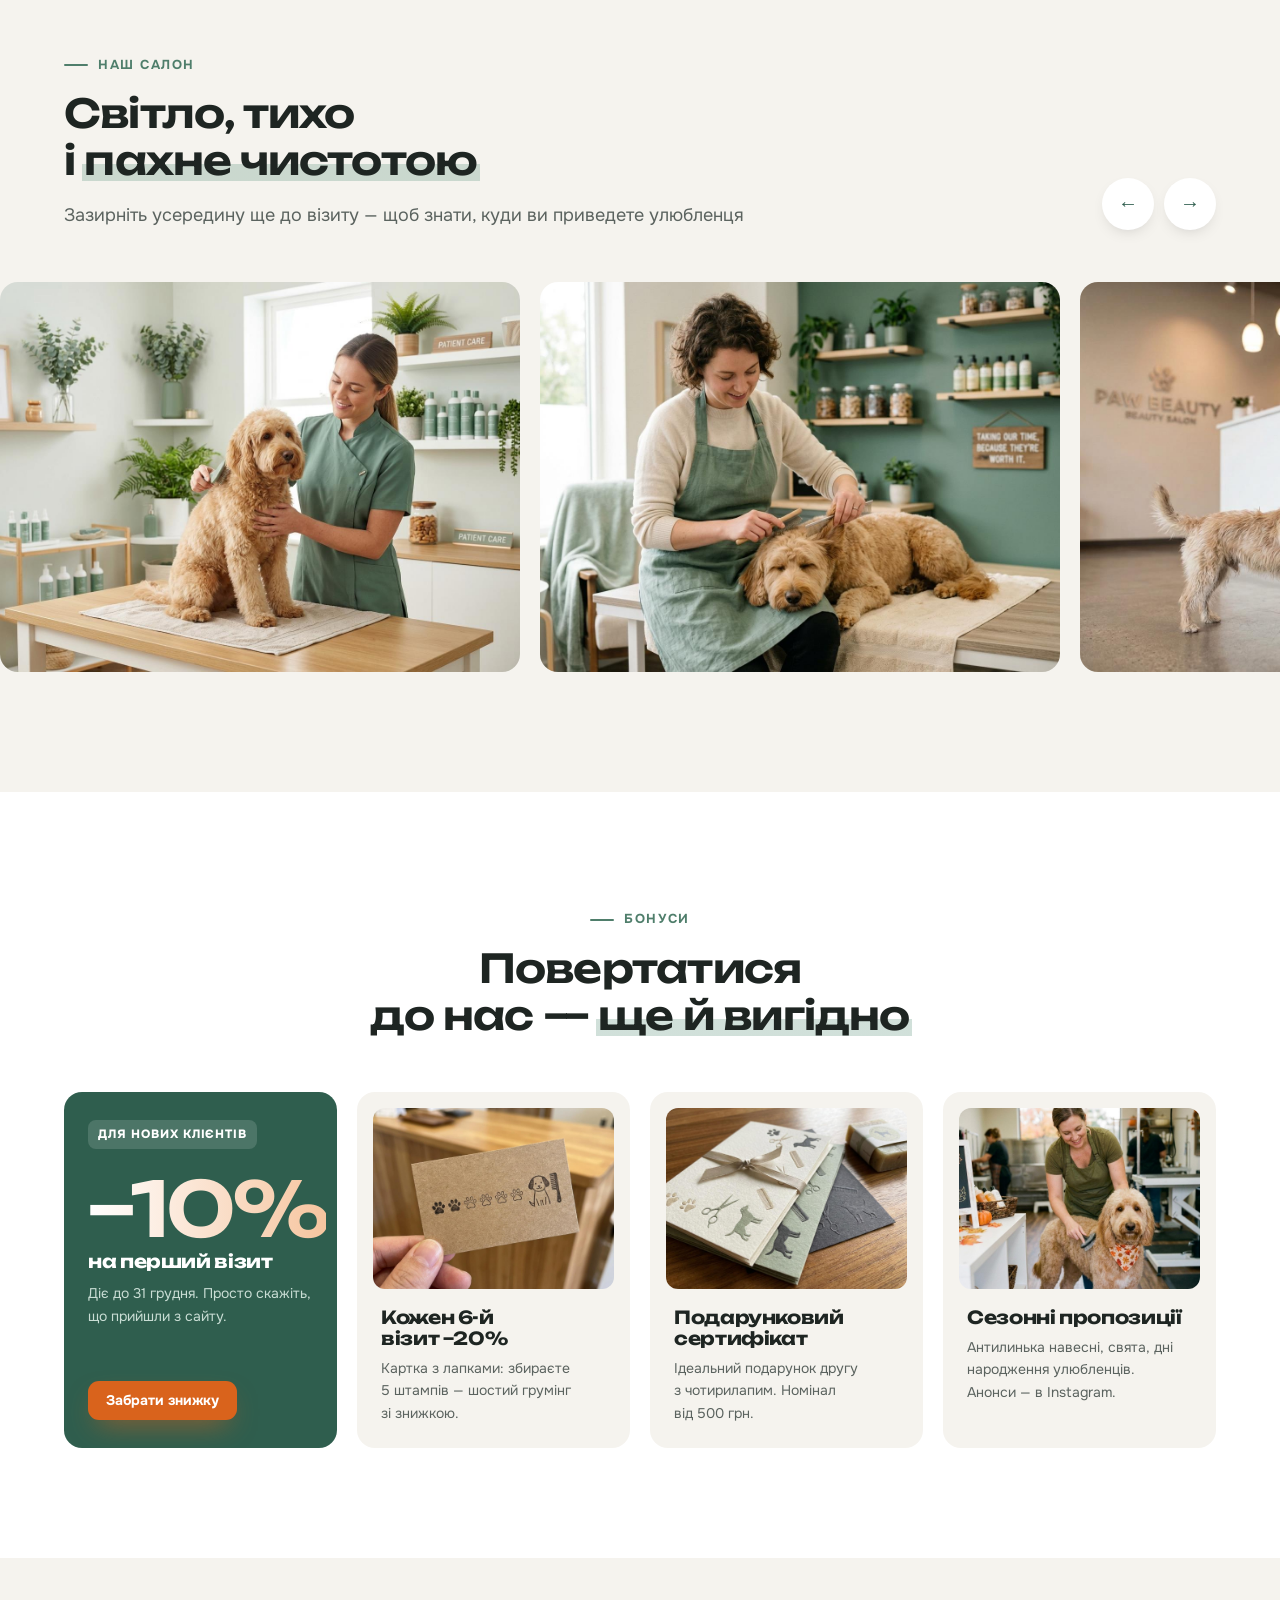
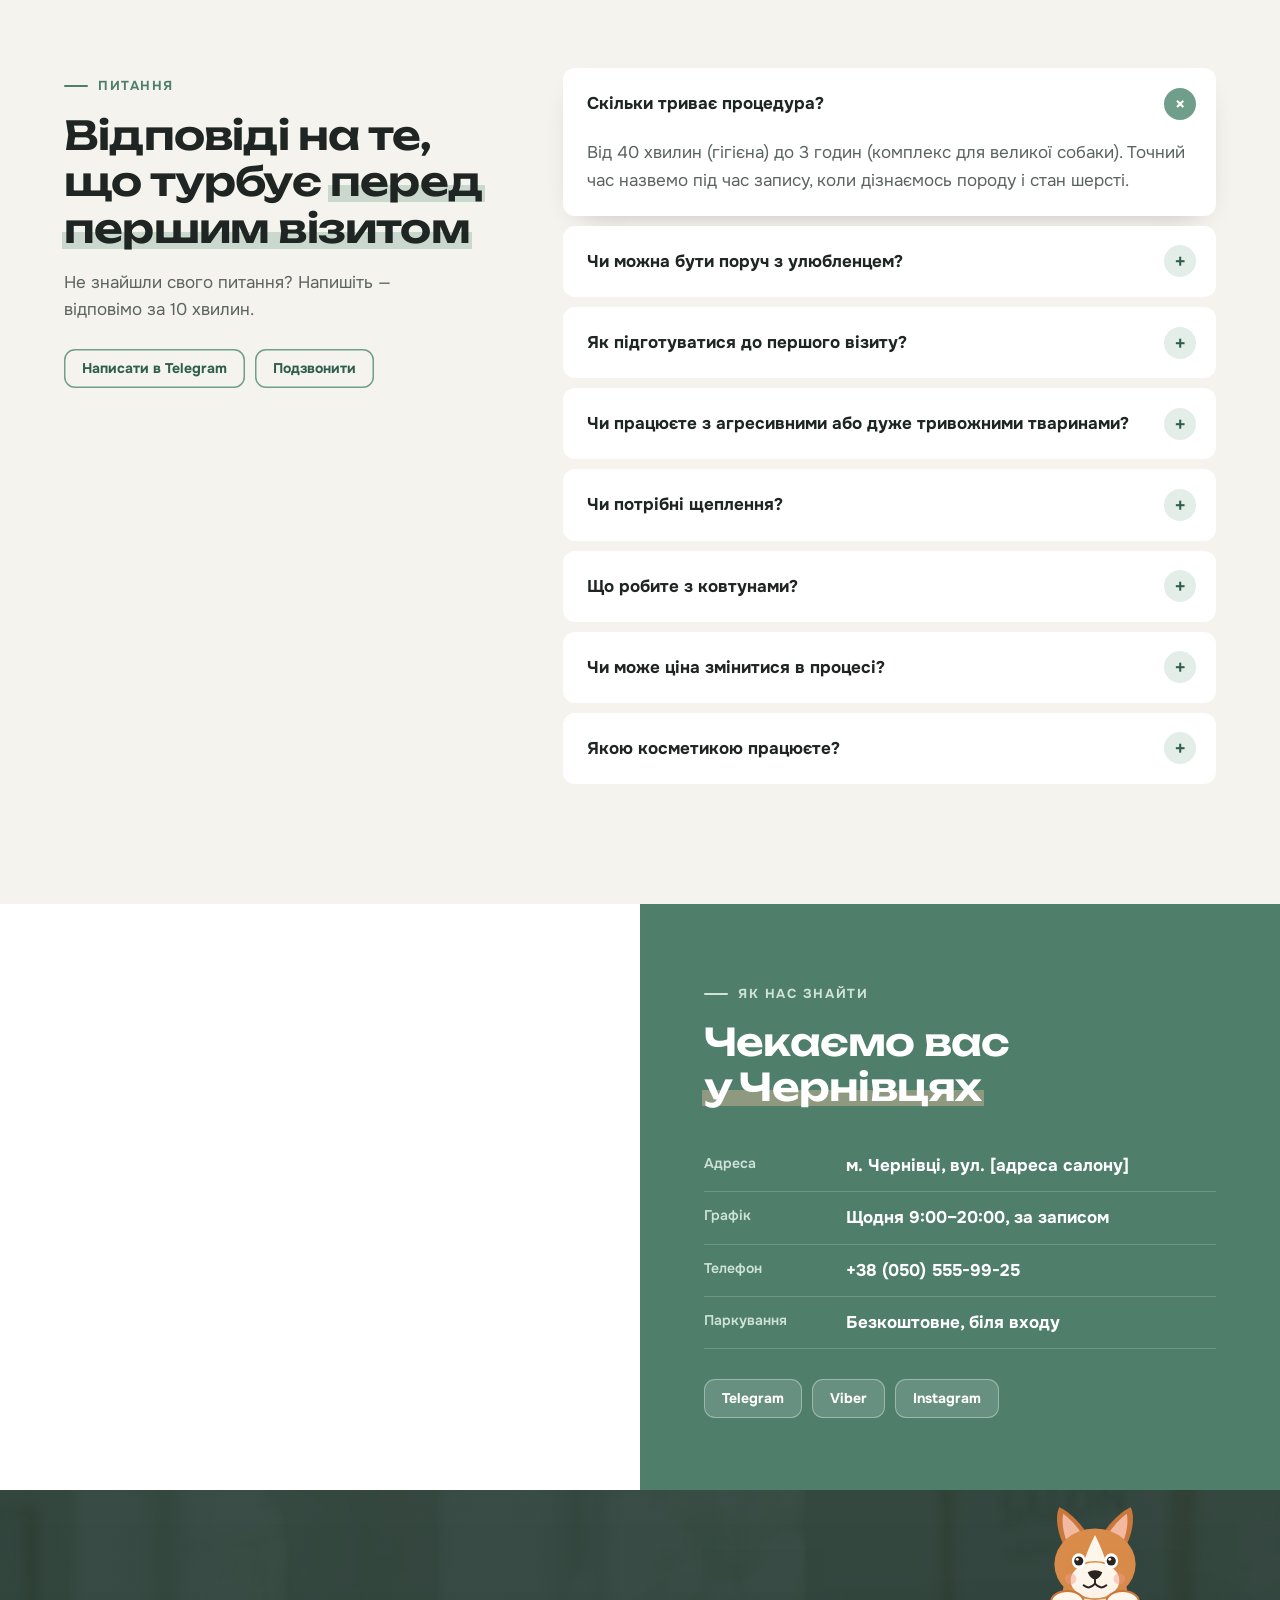
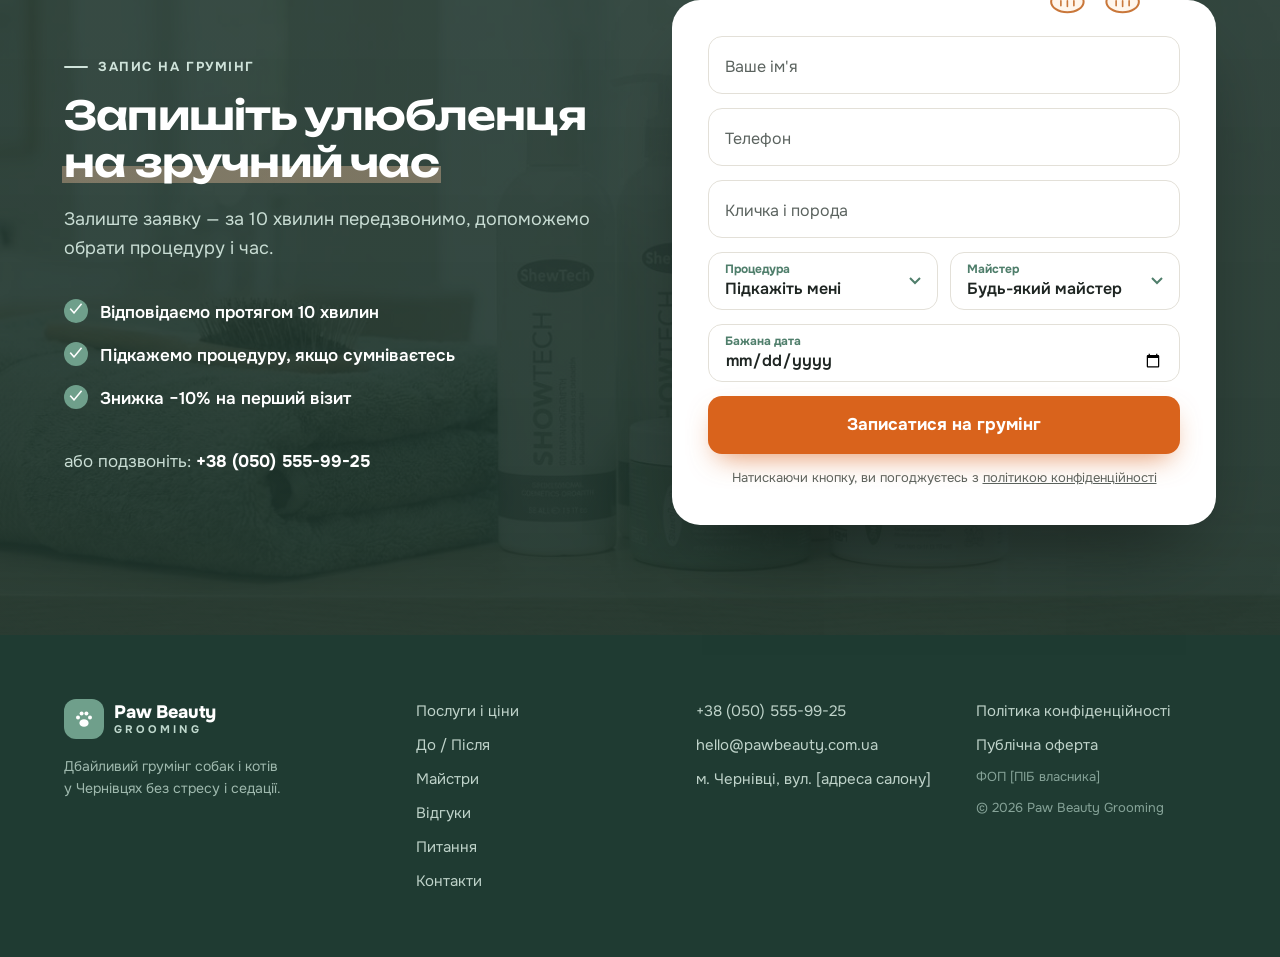
==== commit d9657103: "Песик у калькуляторі — у вільному місці під текстом; версія для стилів і скрипту Co-Authored-By: Cla" ====
--- a/index.html
+++ b/index.html
@@ -13,7 +13,7 @@
 <link rel="preconnect" href="https://fonts.googleapis.com">
 <link rel="preconnect" href="https://fonts.gstatic.com" crossorigin>
 <link href="https://fonts.googleapis.com/css2?family=Onest:wght@400;500;600;700&family=Unbounded:wght@500;600;700&display=swap" rel="stylesheet">
-<link rel="stylesheet" href="assets/css/style.css">
+<link rel="stylesheet" href="assets/css/style.css?v=7">
 </head>
 <body>
 
@@ -234,11 +234,11 @@
 <!-- ============ 5. КАЛЬКУЛЯТОР (м'який крок) ============ -->
 <section class="calc" id="calc">
   <div class="wrap calc__box reveal-scale">
-    <div class="calc__dog dog" data-dog="head" aria-hidden="true"></div>
     <div class="calc__intro">
       <span class="eyebrow eyebrow--light">Калькулятор за&nbsp;30&nbsp;секунд</span>
       <h2>Скільки коштуватиме грумінг <em class="mark">саме для&nbsp;вашого улюбленця</em>?</h2>
       <p>Оберіть кілька параметрів&nbsp;— покажемо орієнтовну ціну. Точну зафіксуємо після огляду, і&nbsp;вона вже не&nbsp;зміниться.</p>
+      <div class="calc__dog dog" data-dog="head" aria-hidden="true"></div>
     </div>
     <form class="calc__form" id="calcForm" onsubmit="return false">
       <fieldset>
@@ -652,6 +652,6 @@
 
 <canvas id="confetti" aria-hidden="true"></canvas>
 
-<script src="assets/js/main.js" defer></script>
+<script src="assets/js/main.js?v=7" defer></script>
 </body>
 </html>
--- a/assets/css/style.css
+++ b/assets/css/style.css
@@ -508,11 +508,12 @@
 .booking__formwrap.is-in .peek-paws{transform:none}
 @media (max-width:900px){.booking__formwrap{margin-top:70px}}
 /* калькулятор: виглядає з-під нижнього краю лівої колонки, підстрибує при зміні ціни */
-.calc__dog{position:absolute;left:56px;bottom:0;width:190px;pointer-events:none;z-index:0}
+.calc__intro{display:flex;flex-direction:column}
+.calc__dog{width:200px;margin:auto auto -56px;padding-top:24px;overflow:hidden;pointer-events:none}
 .calc__dog .dog__head{transform:translateY(105%);transition:transform 1s var(--ease) .5s}
-.calc__box.is-in .calc__dog .dog__head{transform:translateY(22%)}
-.calc__dog.hop{animation:hop .5s var(--ease)}
-@keyframes hop{0%,100%{transform:none}40%{transform:translateY(-14px) rotate(-4deg)}70%{transform:translateY(-4px) rotate(2deg)}}
+.calc__box.is-in .calc__dog .dog__head{transform:none}
+.calc__dog.hop svg{animation:hop .5s var(--ease)}
+@keyframes hop{0%,100%{translate:0 0;rotate:0deg}40%{translate:0 -14px;rotate:-4deg}70%{translate:0 -4px;rotate:2deg}}
 .calc__intro,.calc__form{position:relative;z-index:1}
 @media (max-width:900px){.calc__dog{display:none}}
 @media (max-width:600px){.peek,.peek-paws{right:28px;width:110px}.peek{height:90px}.peek-paws{top:-11px}}
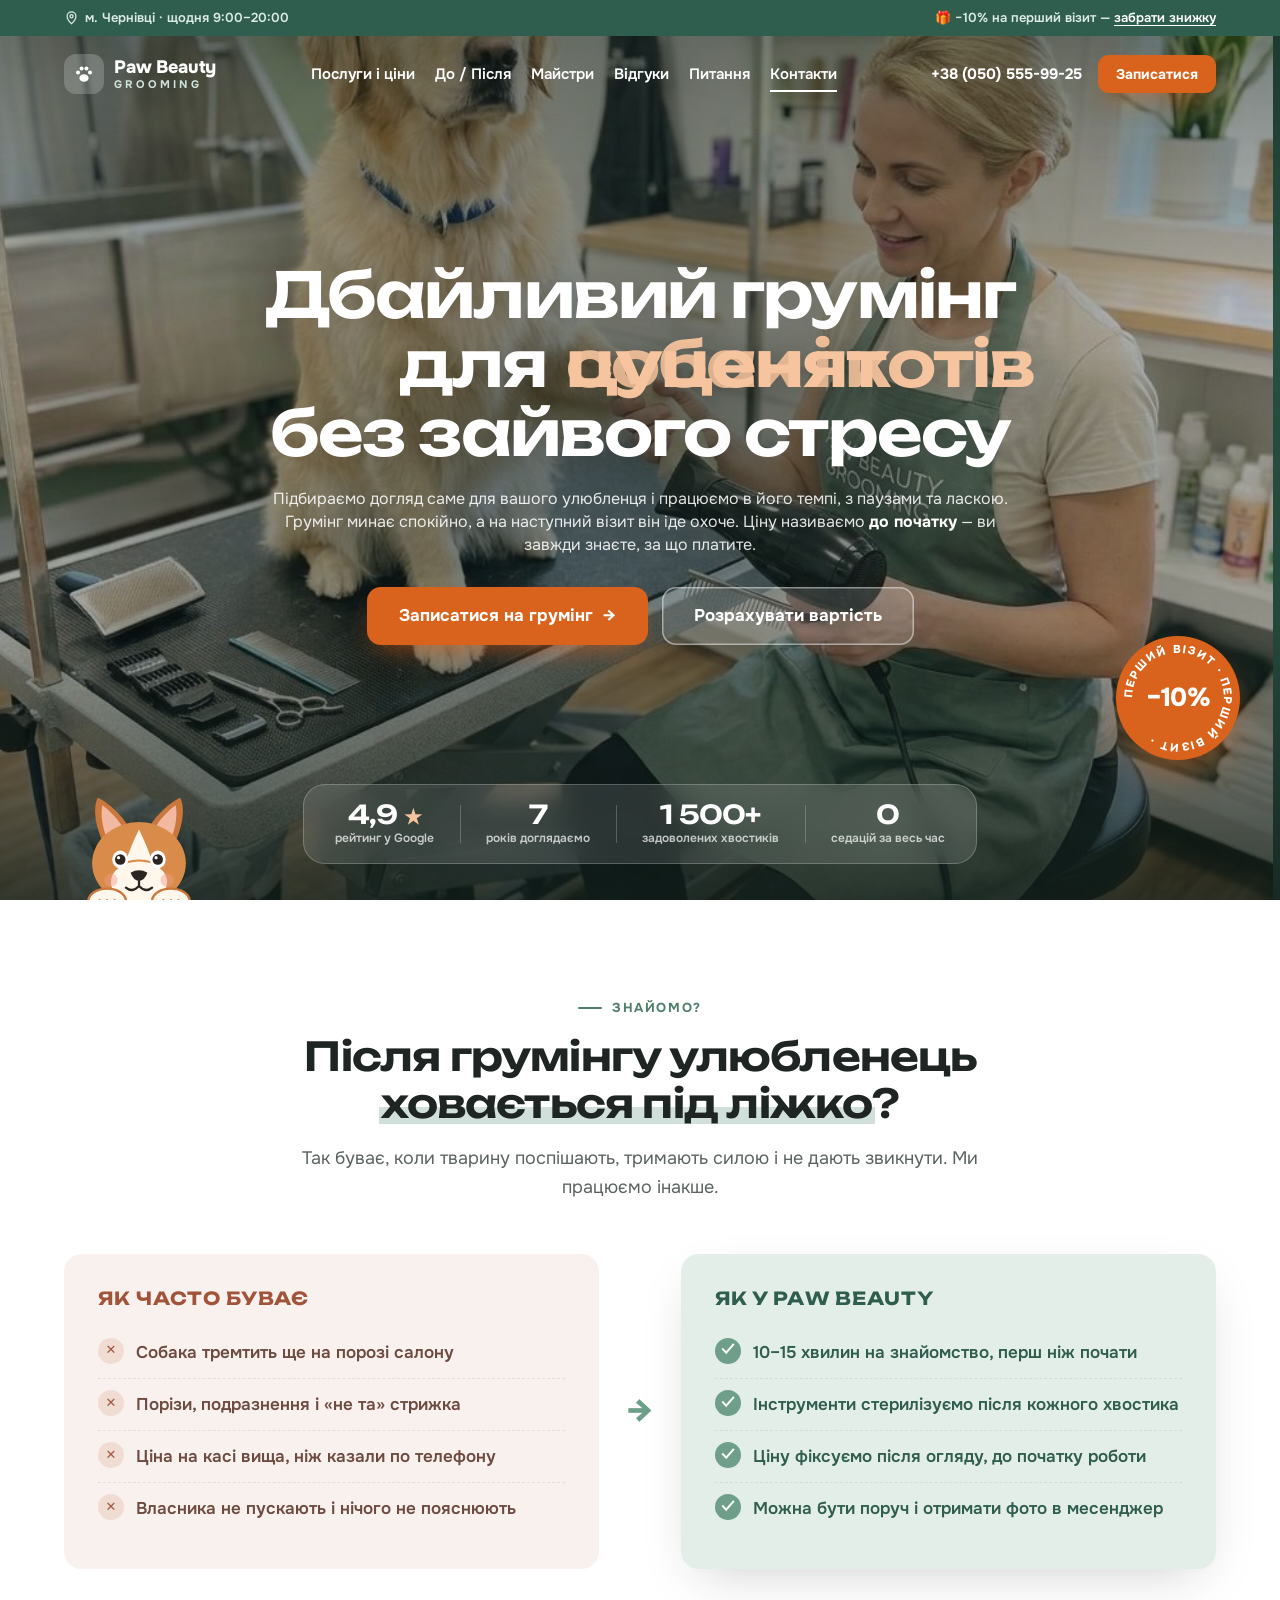
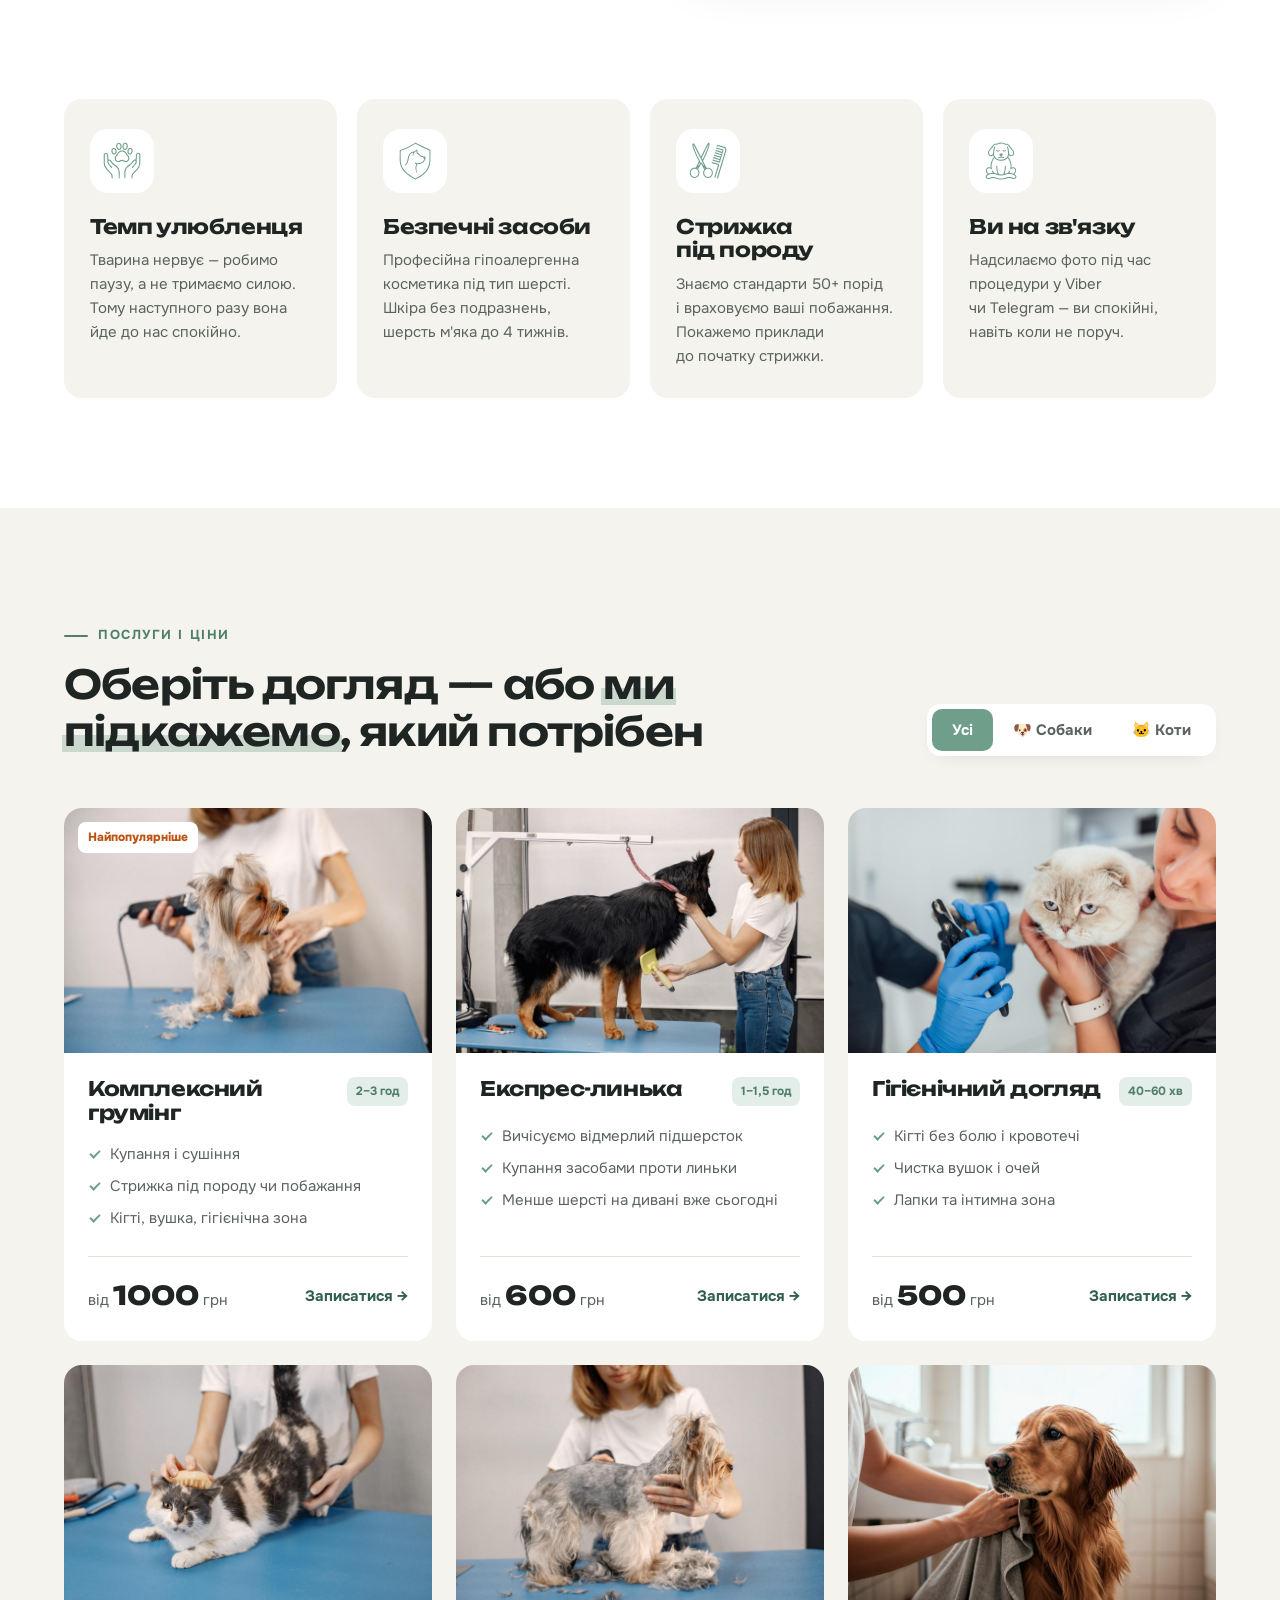
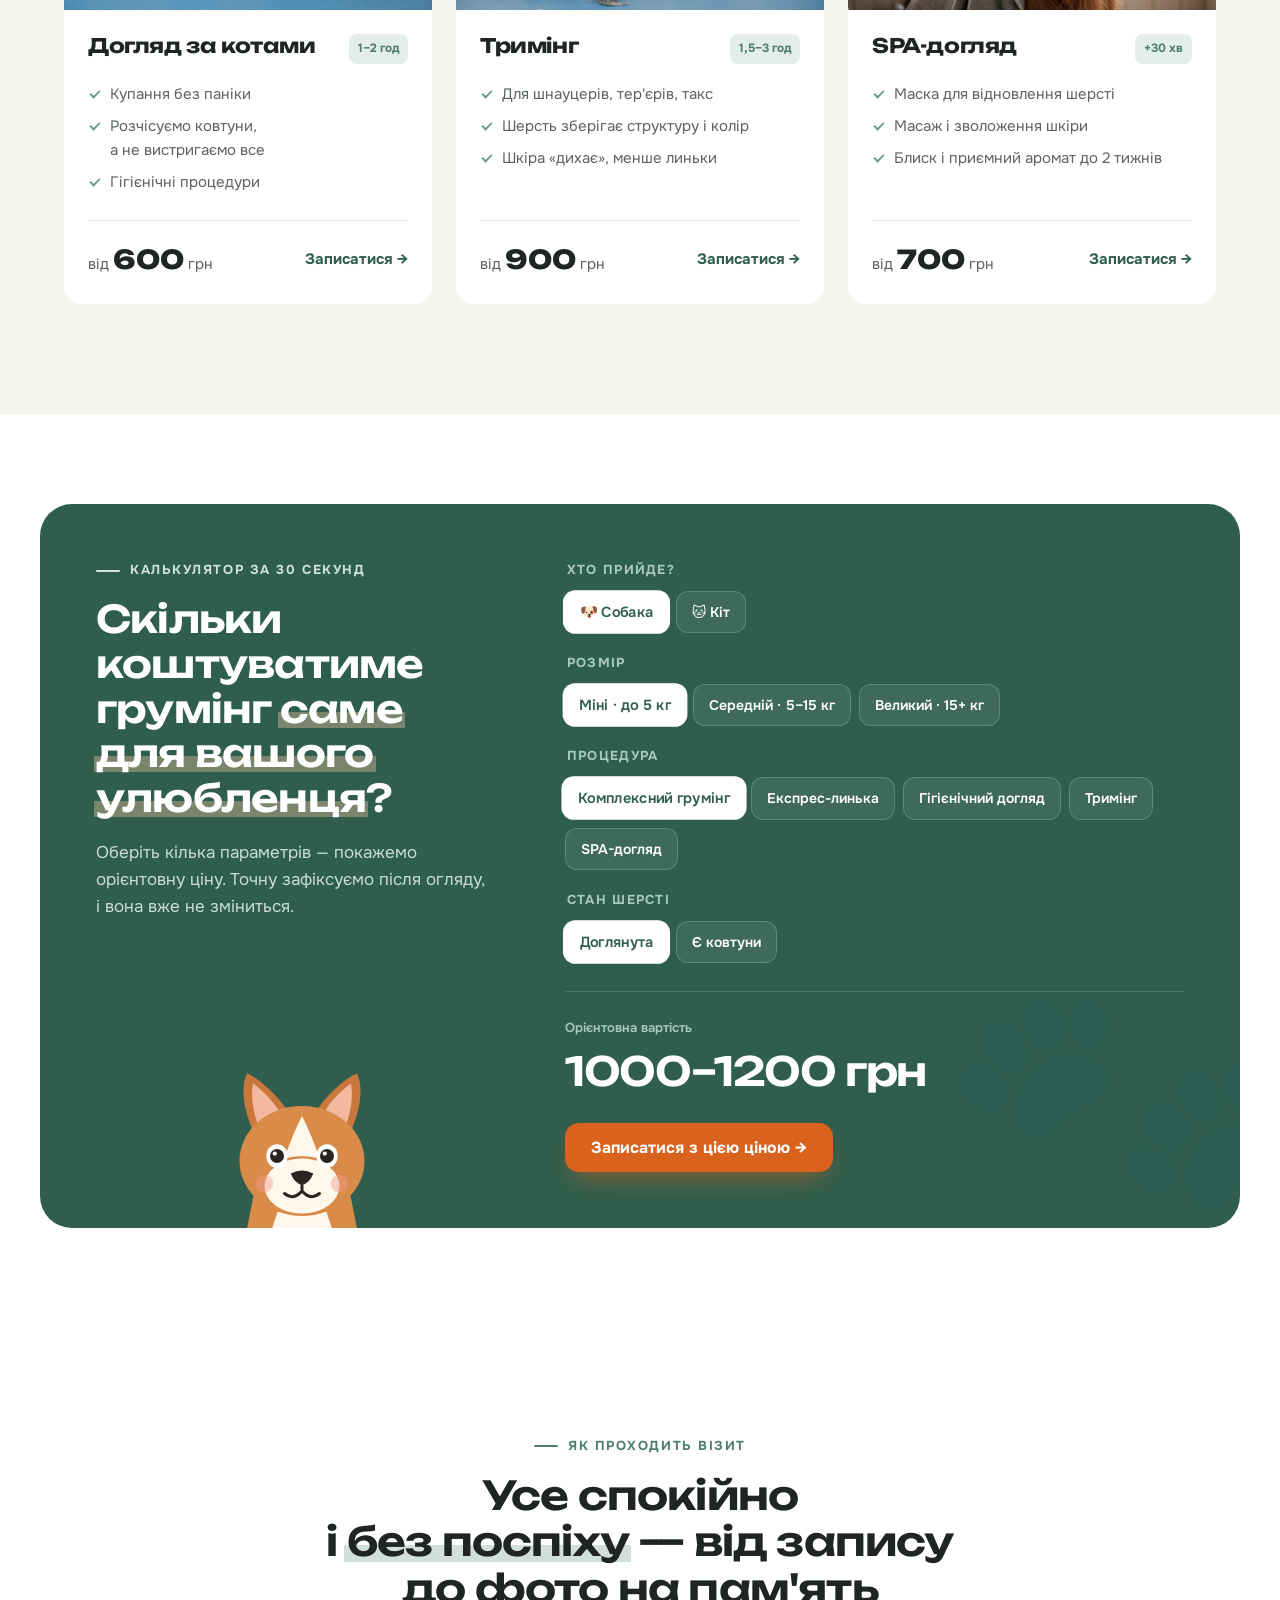
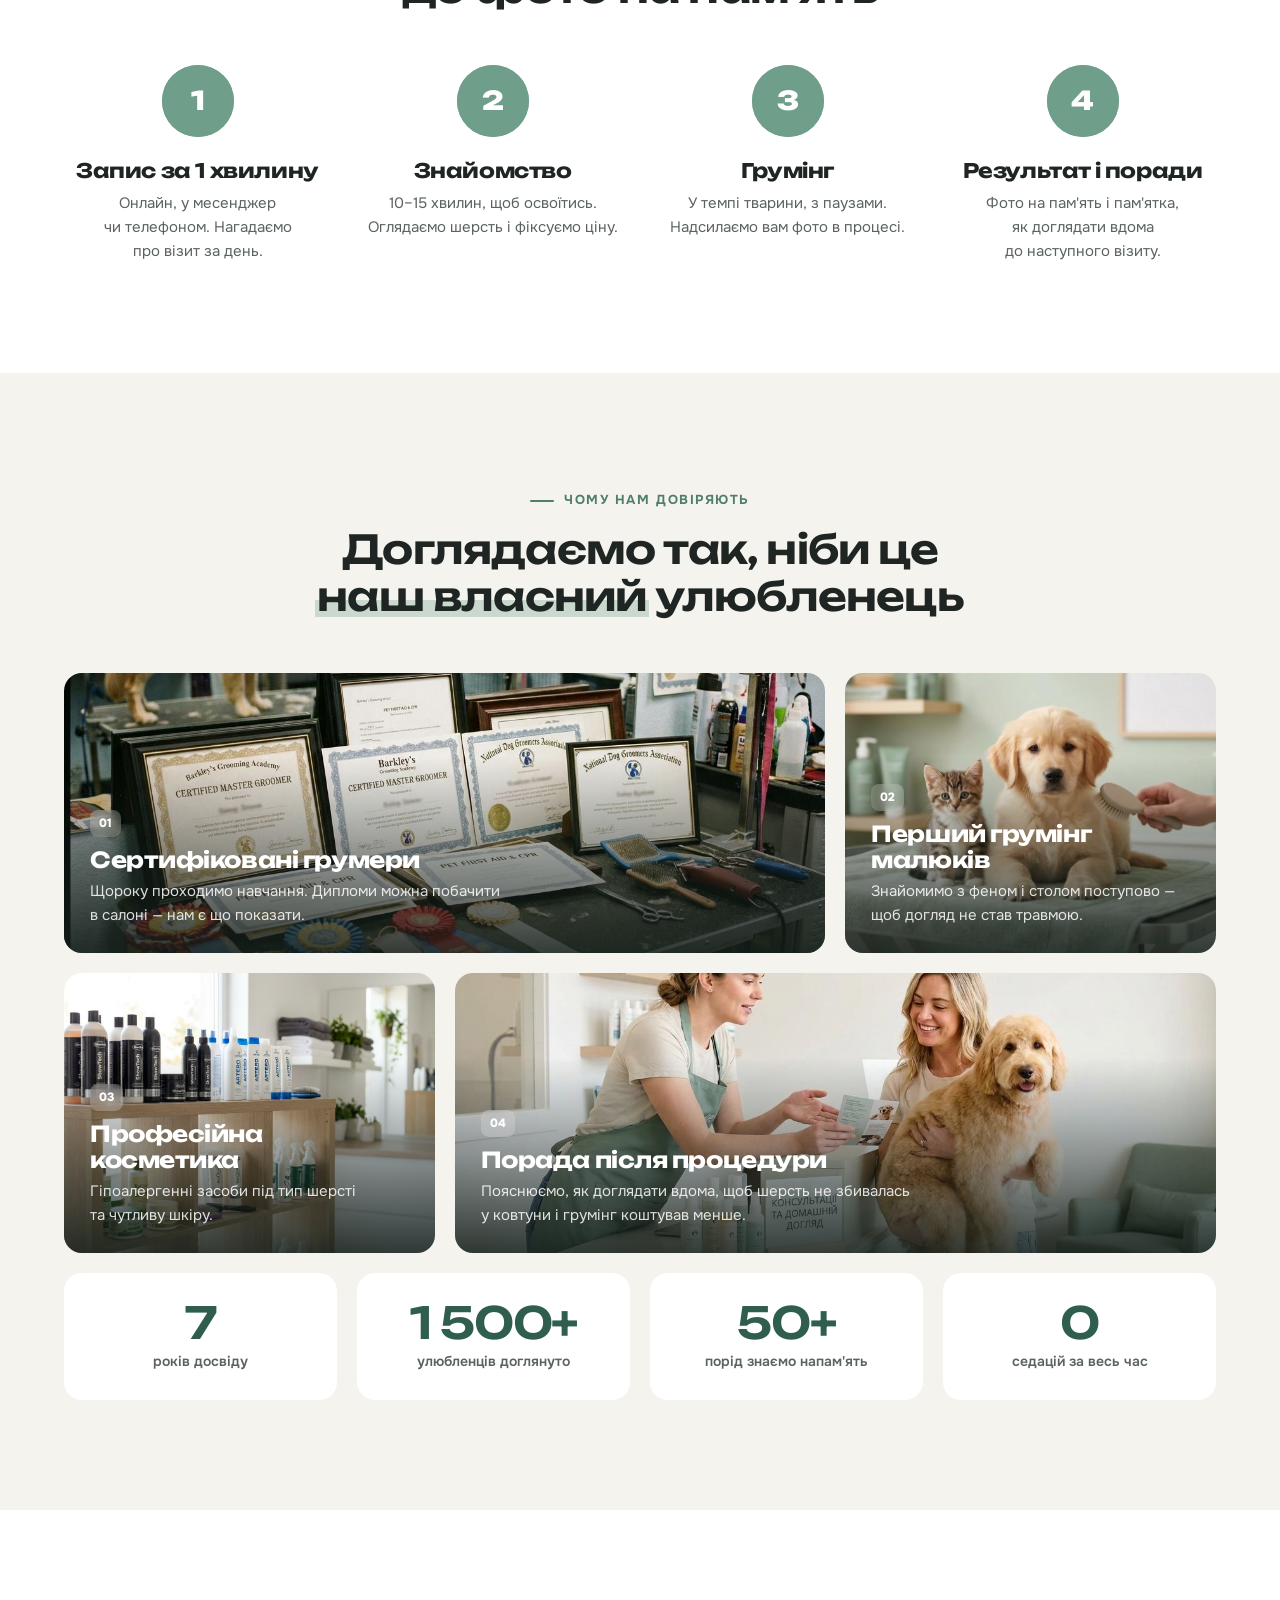
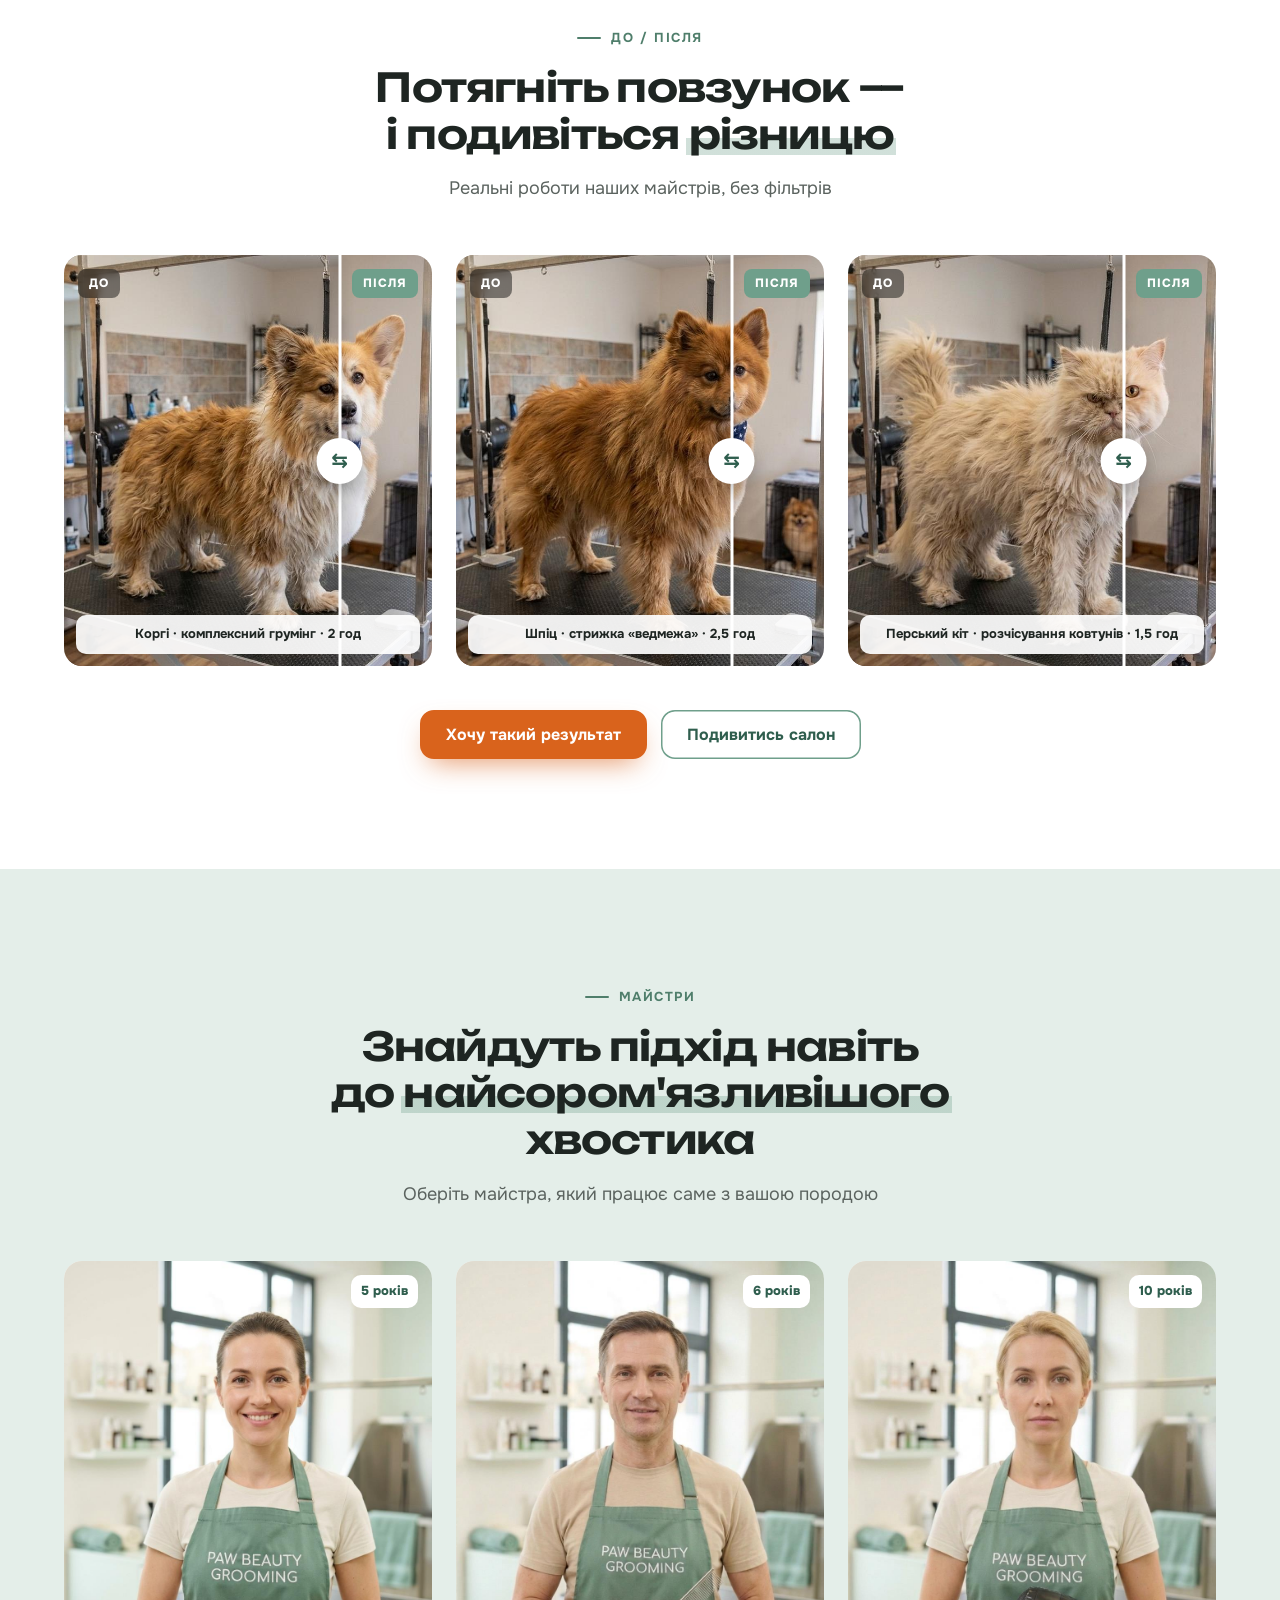
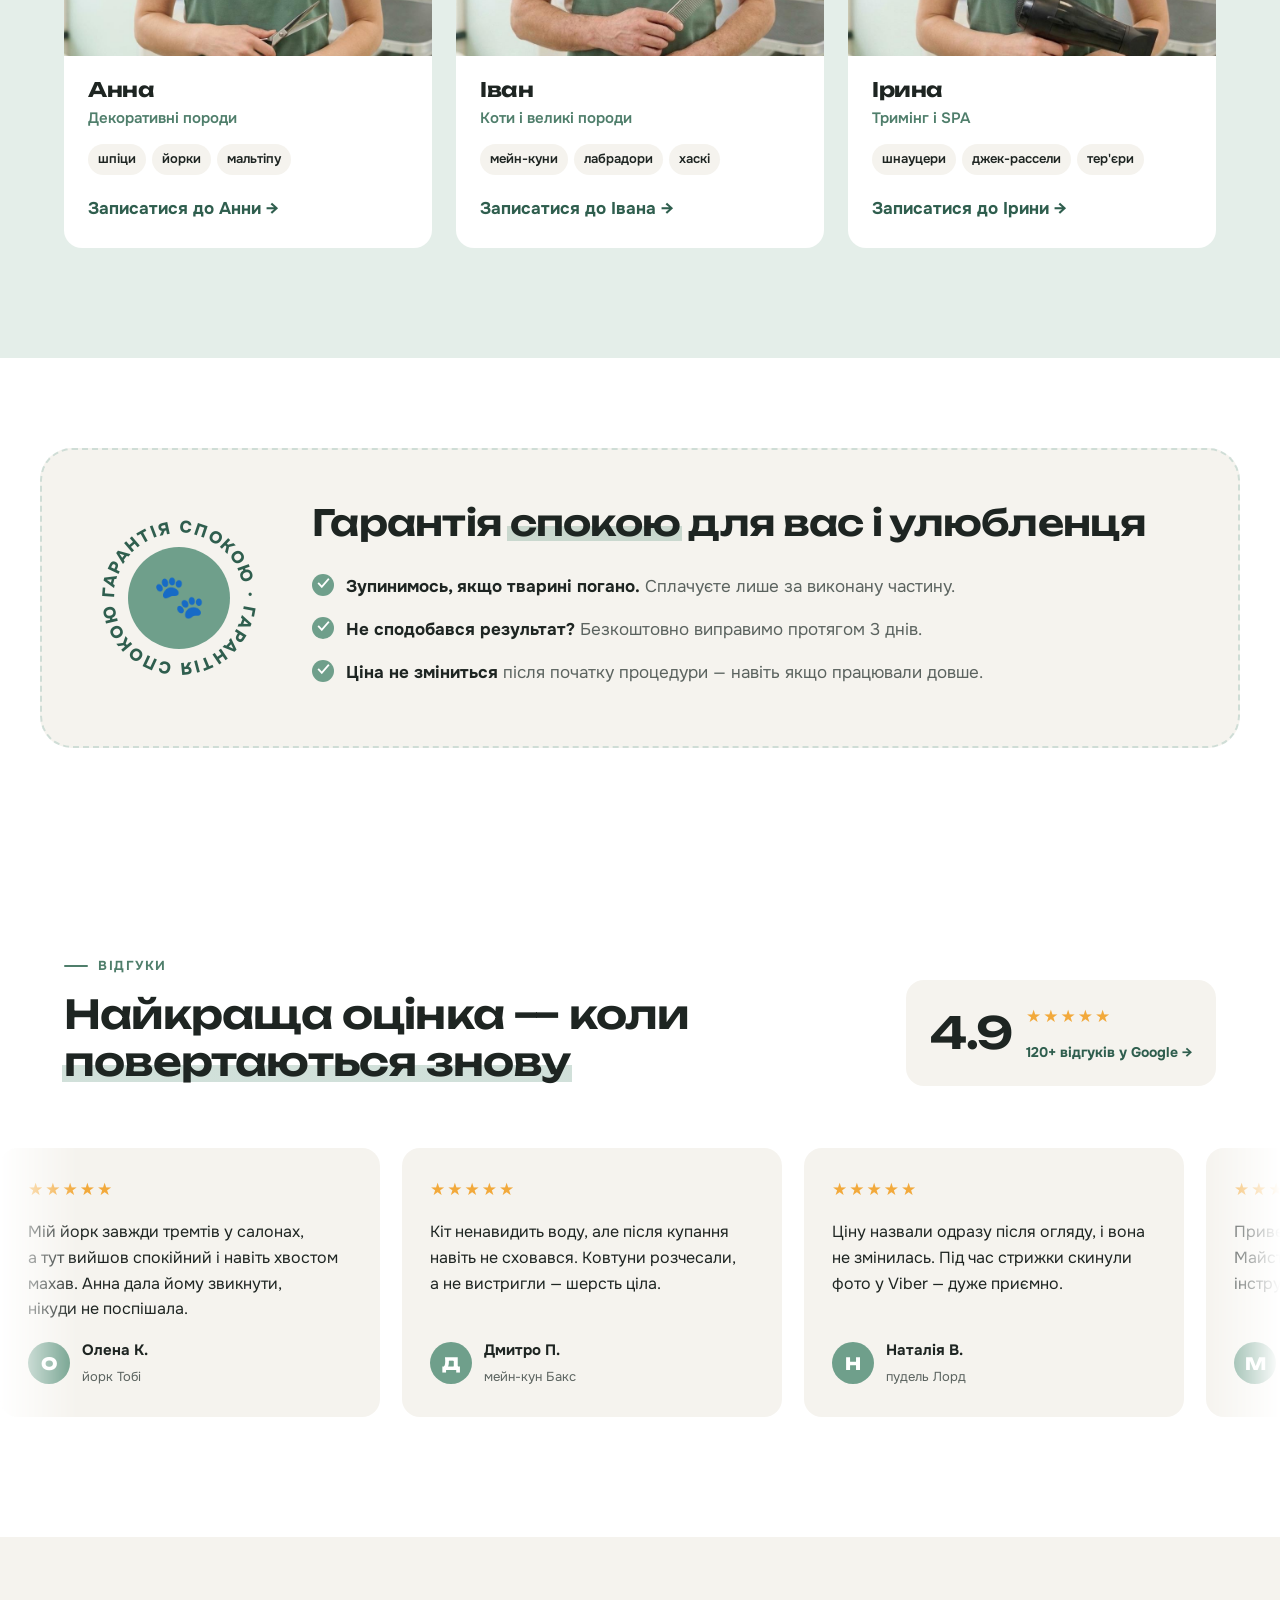
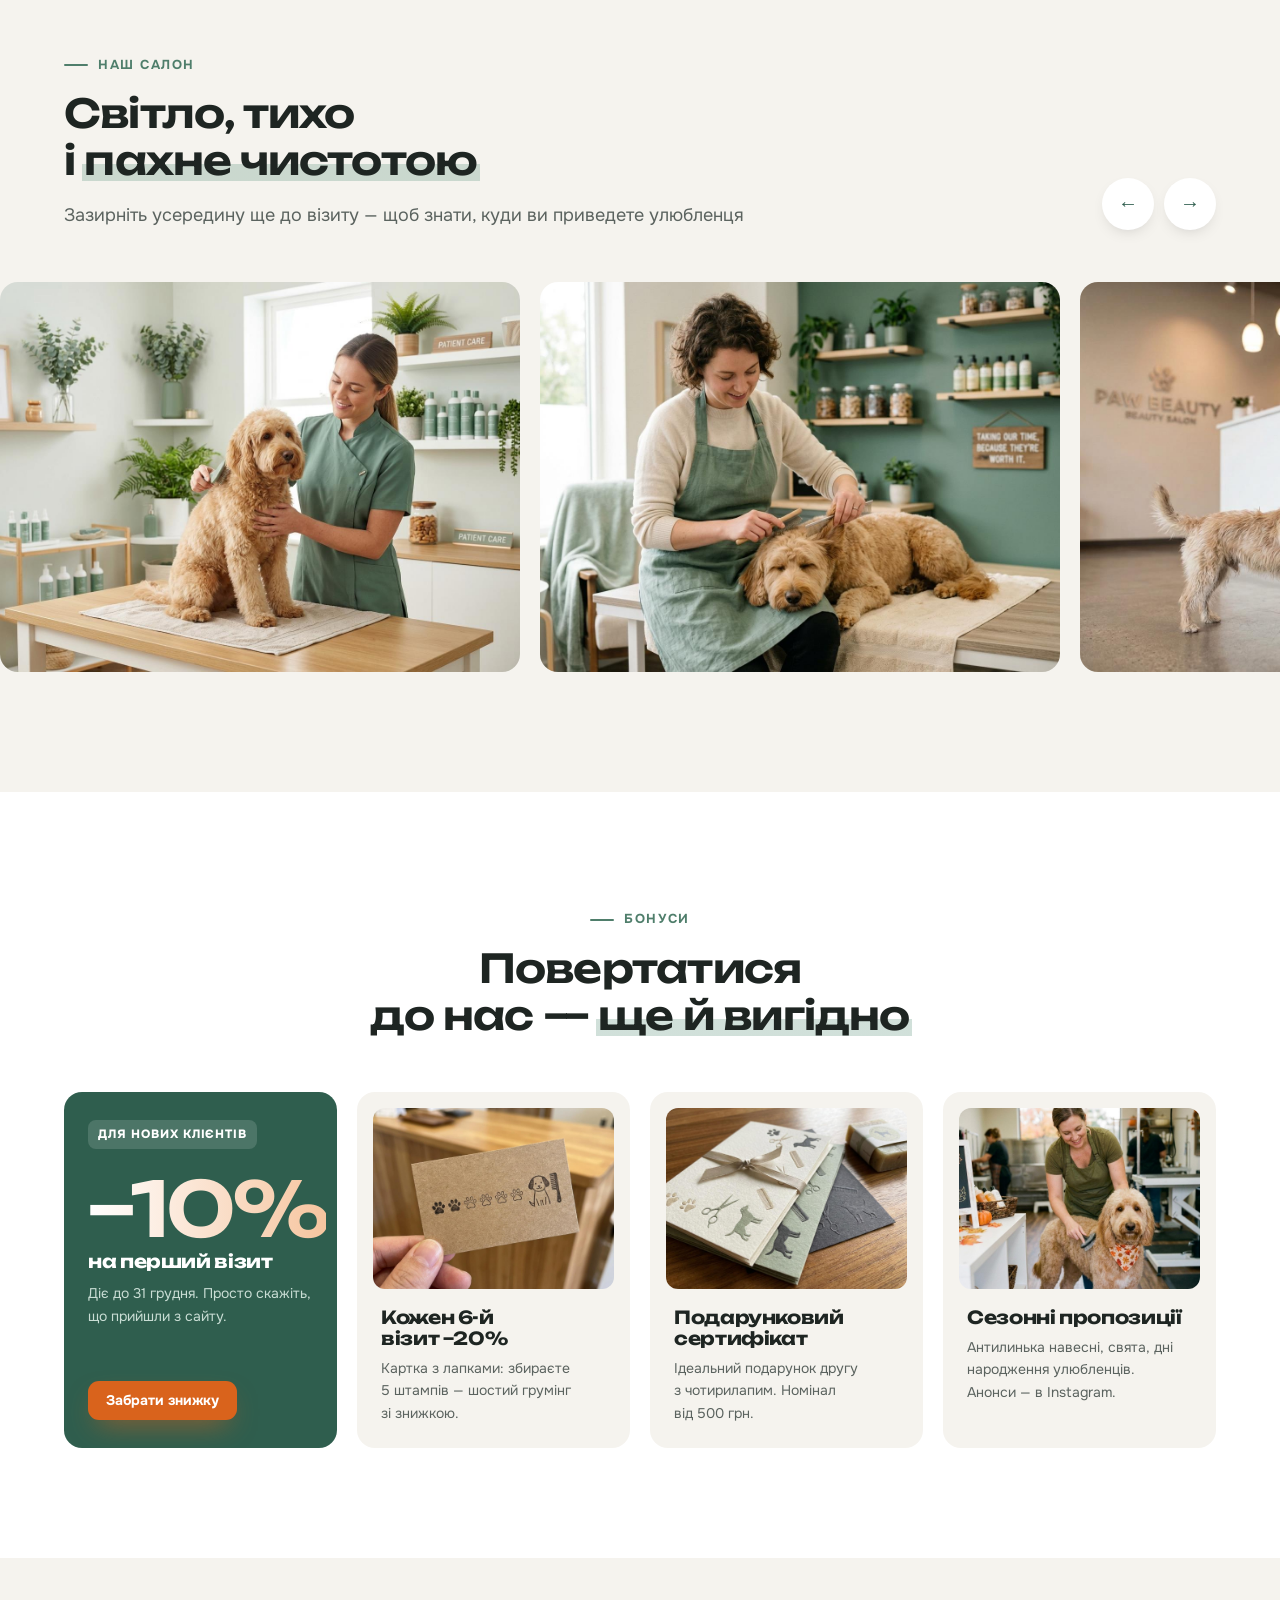
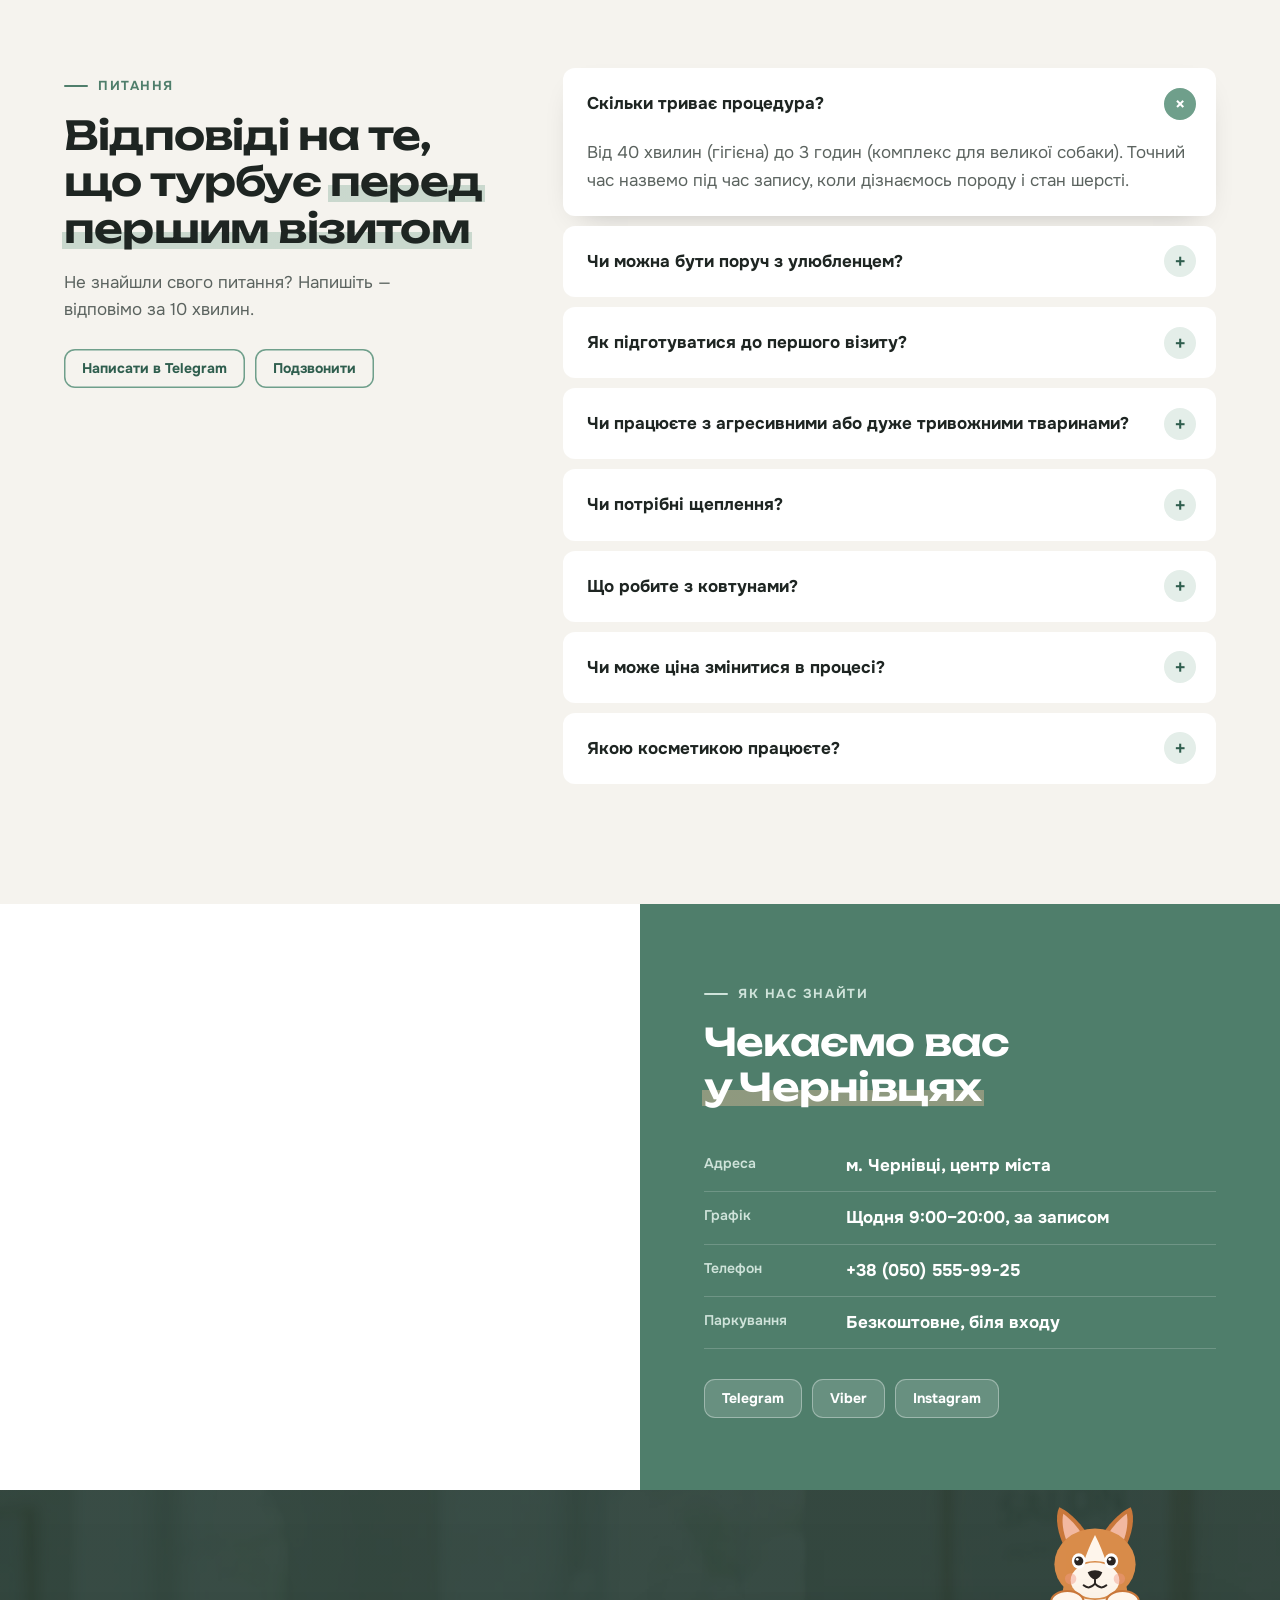
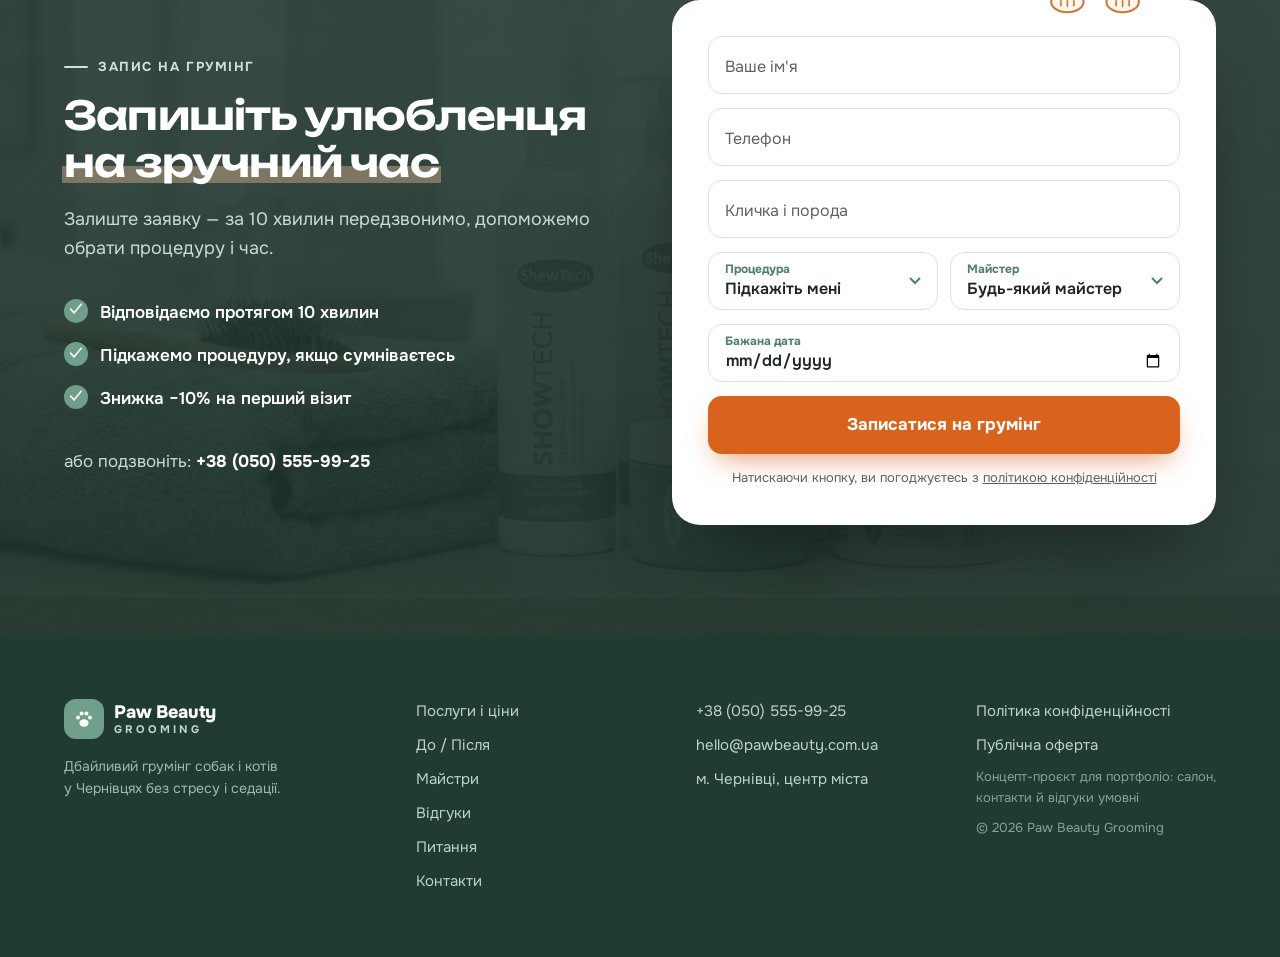
==== commit d11181d6: "Позначено як концепт-проєкт: прибрано заглушки, повні OG-теги Co-Authored-By: Claude Opus 5.5 <norep" ====
--- a/index.html
+++ b/index.html
@@ -7,7 +7,10 @@
 <meta name="description" content="Дбайливий грумінг собак і котів у Чернівцях: без седації і силування, ціна фіксується до початку процедури. Комплексний грумінг від 1000 грн. −10% на перший візит.">
 <meta property="og:title" content="Paw Beauty Grooming — грумінг без стресу в Чернівцях">
 <meta property="og:description" content="Улюбленець повертається красивим і спокійним. Запис онлайн за 1 хвилину.">
-<meta property="og:image" content="assets/img/hero.jpg">
+<meta property="og:image" content="https://prinkovska.github.io/groom/assets/img/hero.jpg">
+<meta property="og:url" content="https://prinkovska.github.io/groom/">
+<meta property="og:type" content="website">
+<meta name="twitter:card" content="summary_large_image">
 <meta name="theme-color" content="#6F9F8B">
 <link rel="icon" href="assets/img/favicon.svg" type="image/svg+xml">
 <link rel="preconnect" href="https://fonts.googleapis.com">
@@ -539,7 +542,7 @@
     <span class="eyebrow eyebrow--light">Як&nbsp;нас знайти</span>
     <h2>Чекаємо вас <em class="mark">у&nbsp;Чернівцях</em></h2>
     <ul class="contacts__list">
-      <li><span>Адреса</span><b>м.&nbsp;Чернівці, вул.&nbsp;[адреса салону]</b></li>
+      <li><span>Адреса</span><b>м.&nbsp;Чернівці, центр міста</b></li>
       <li><span>Графік</span><b>Щодня 9:00–20:00, за&nbsp;записом</b></li>
       <li><span>Телефон</span><a href="tel:+380505559925"><b>+38 (050) 555-99-25</b></a></li>
       <li><span>Паркування</span><b>Безкоштовне, біля входу</b></li>
@@ -614,12 +617,12 @@
     <div class="footer__contacts">
       <a href="tel:+380505559925">+38 (050) 555-99-25</a>
       <a href="mailto:hello@pawbeauty.com.ua">hello@pawbeauty.com.ua</a>
-      <span>м.&nbsp;Чернівці, вул.&nbsp;[адреса салону]</span>
+      <span>м.&nbsp;Чернівці, центр міста</span>
     </div>
     <div class="footer__legal">
       <a href="privacy.html">Політика конфіденційності</a>
       <a href="offer.html">Публічна оферта</a>
-      <span>ФОП [ПІБ власника]</span>
+      <span class="footer__concept">Концепт-проєкт для&nbsp;портфоліо: салон, контакти й&nbsp;відгуки умовні</span>
       <span>© <span id="year">2026</span> Paw Beauty Grooming</span>
     </div>
   </div>
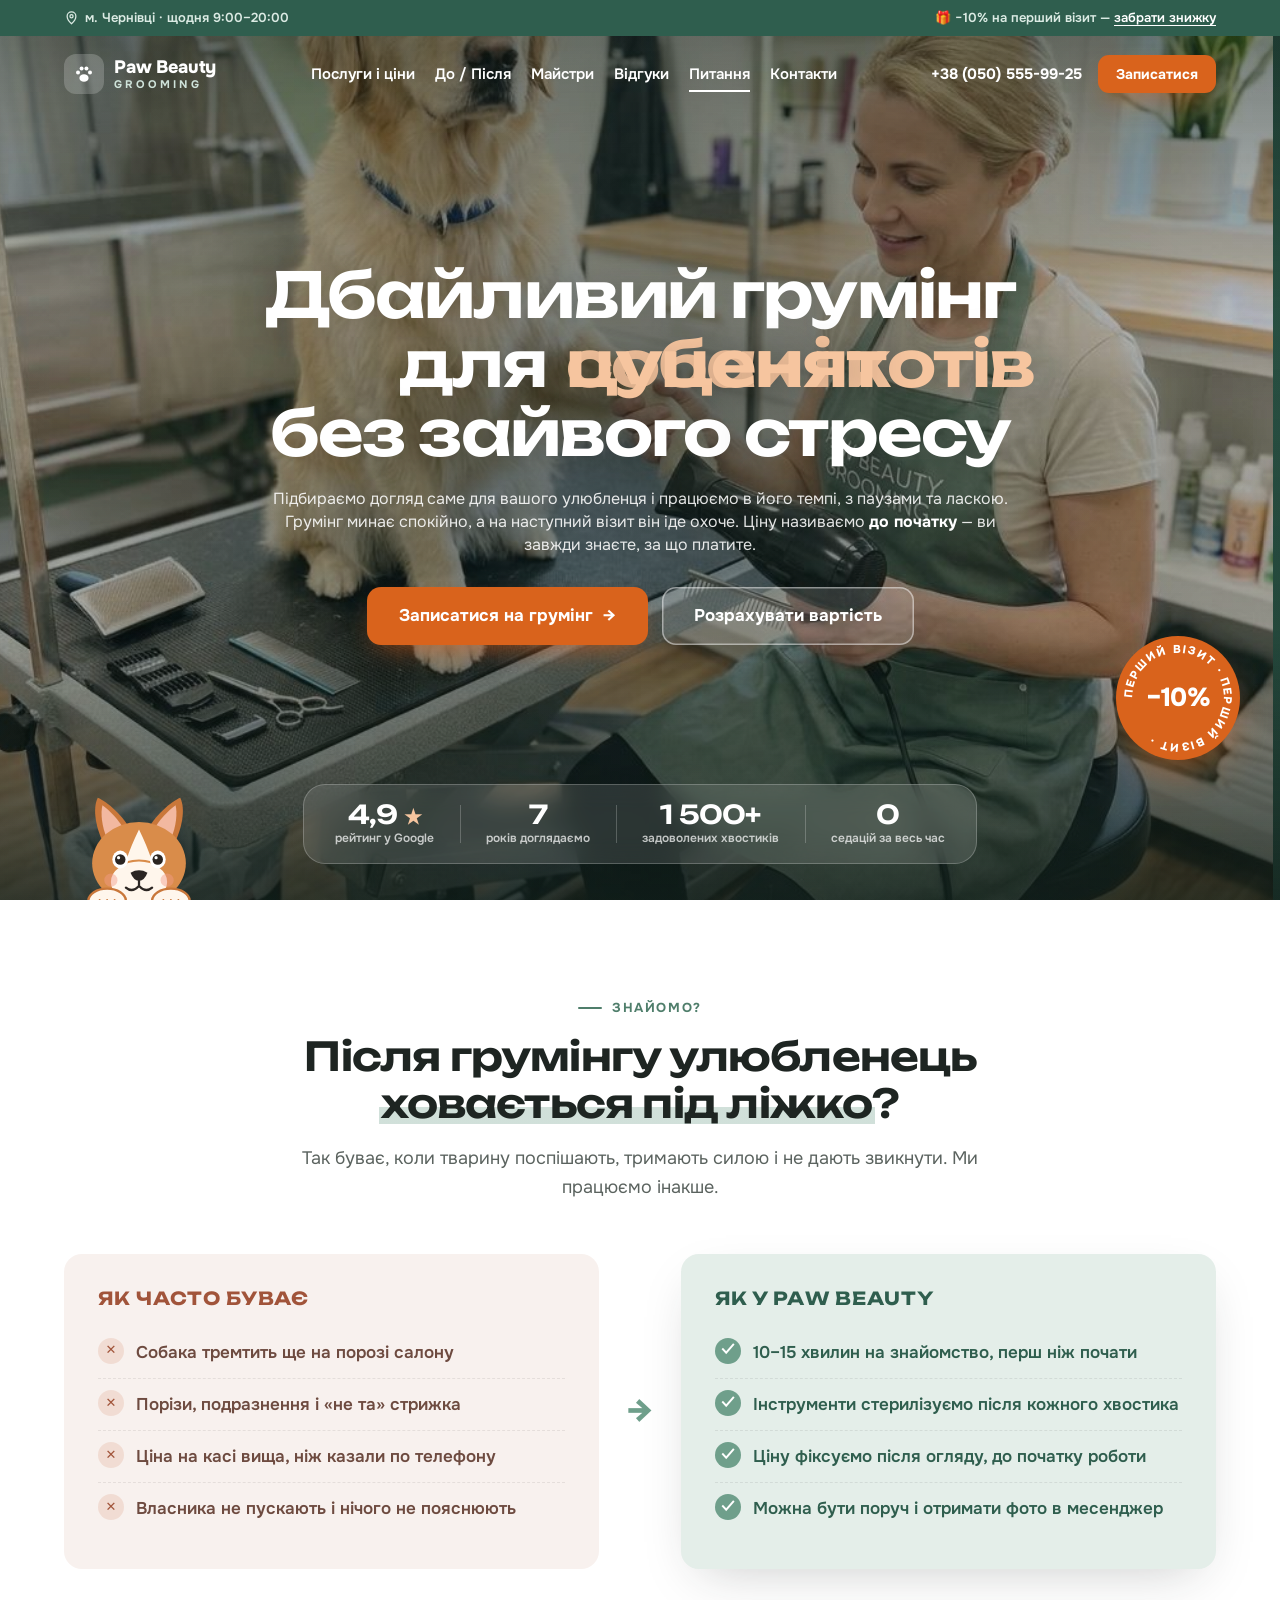
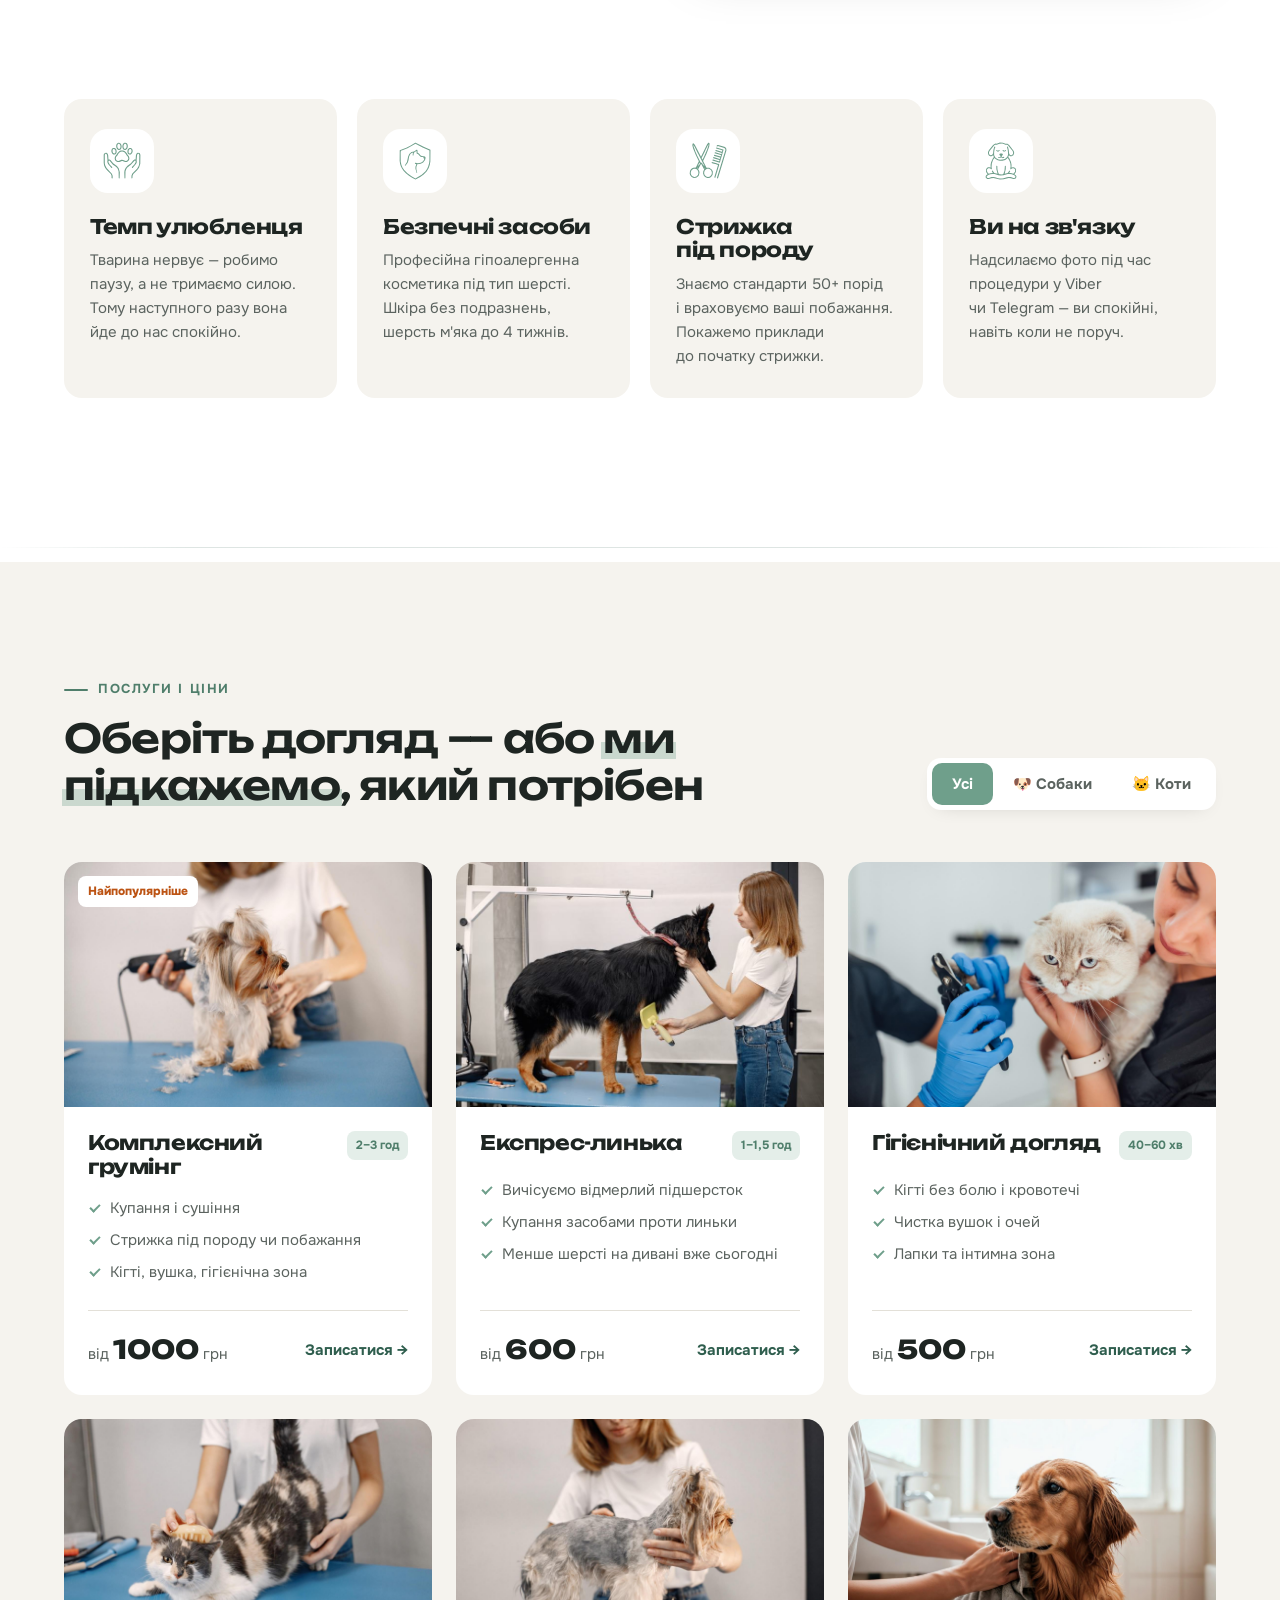
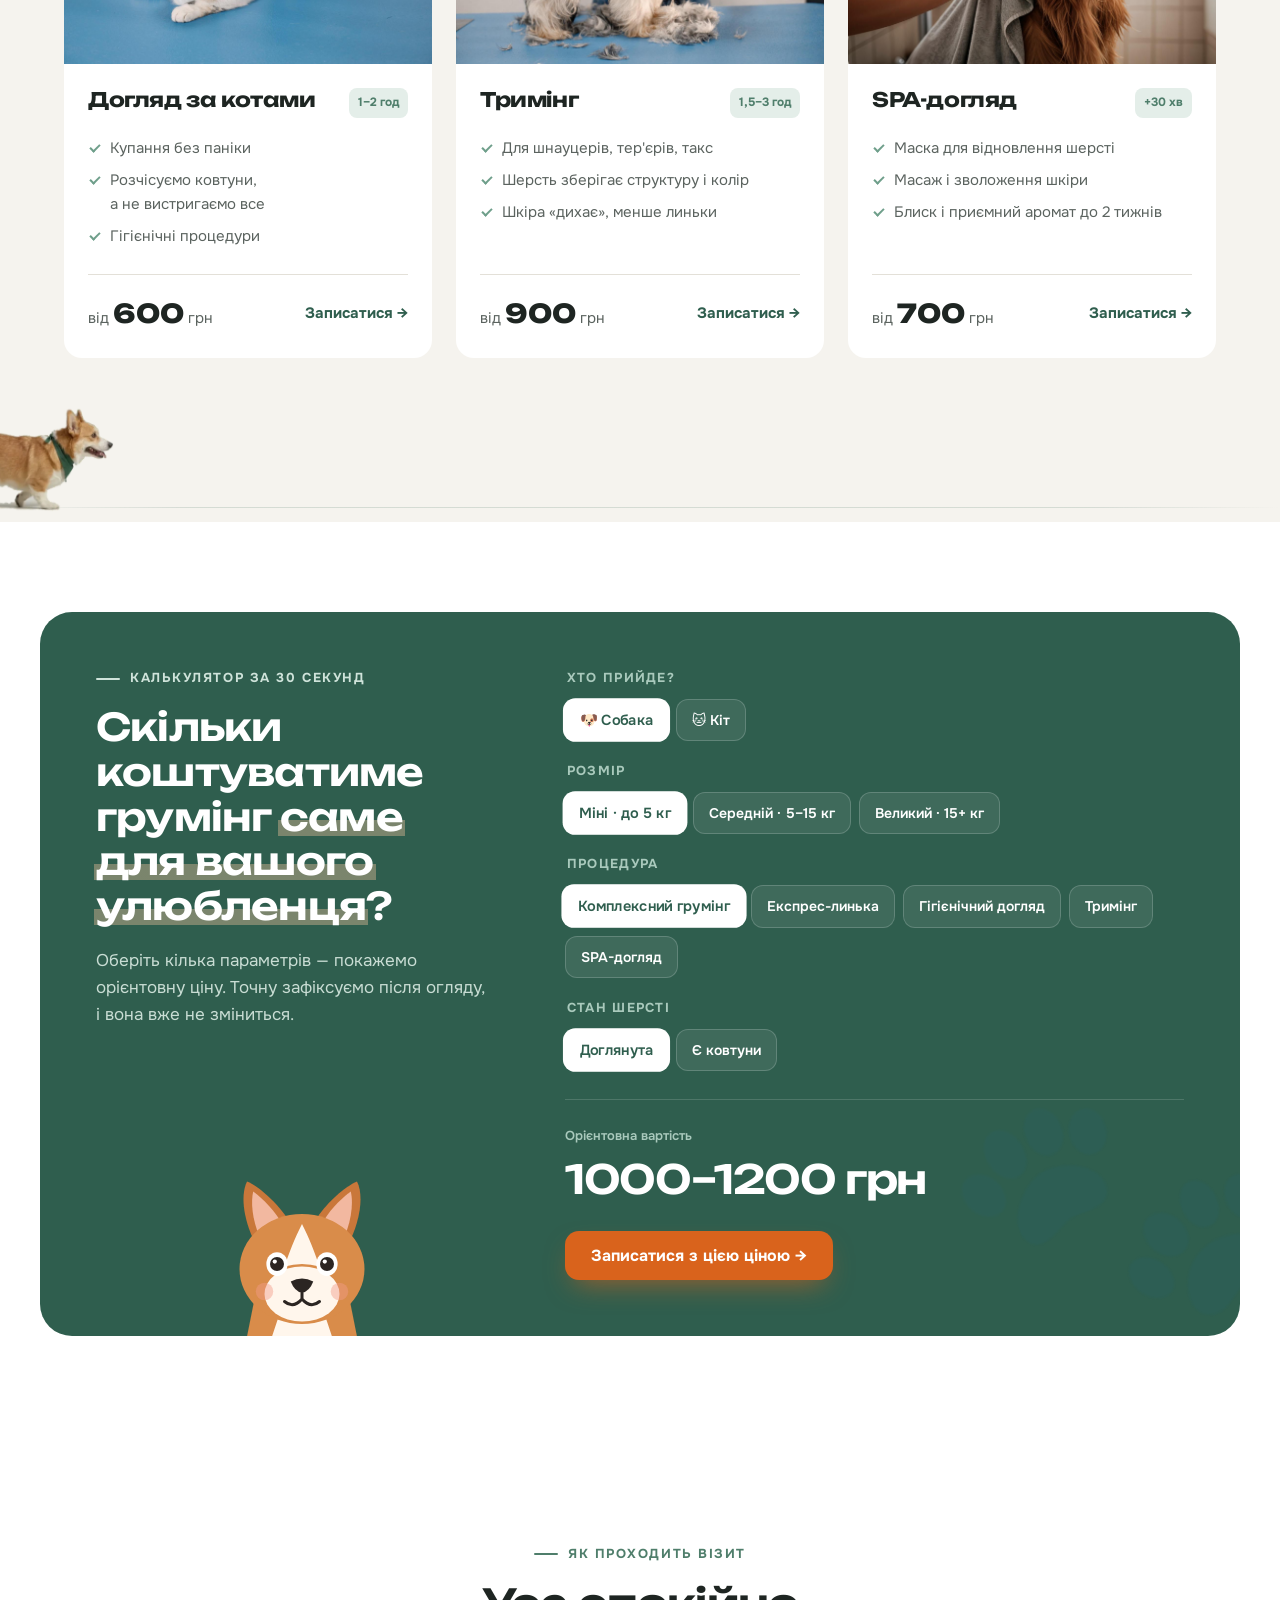
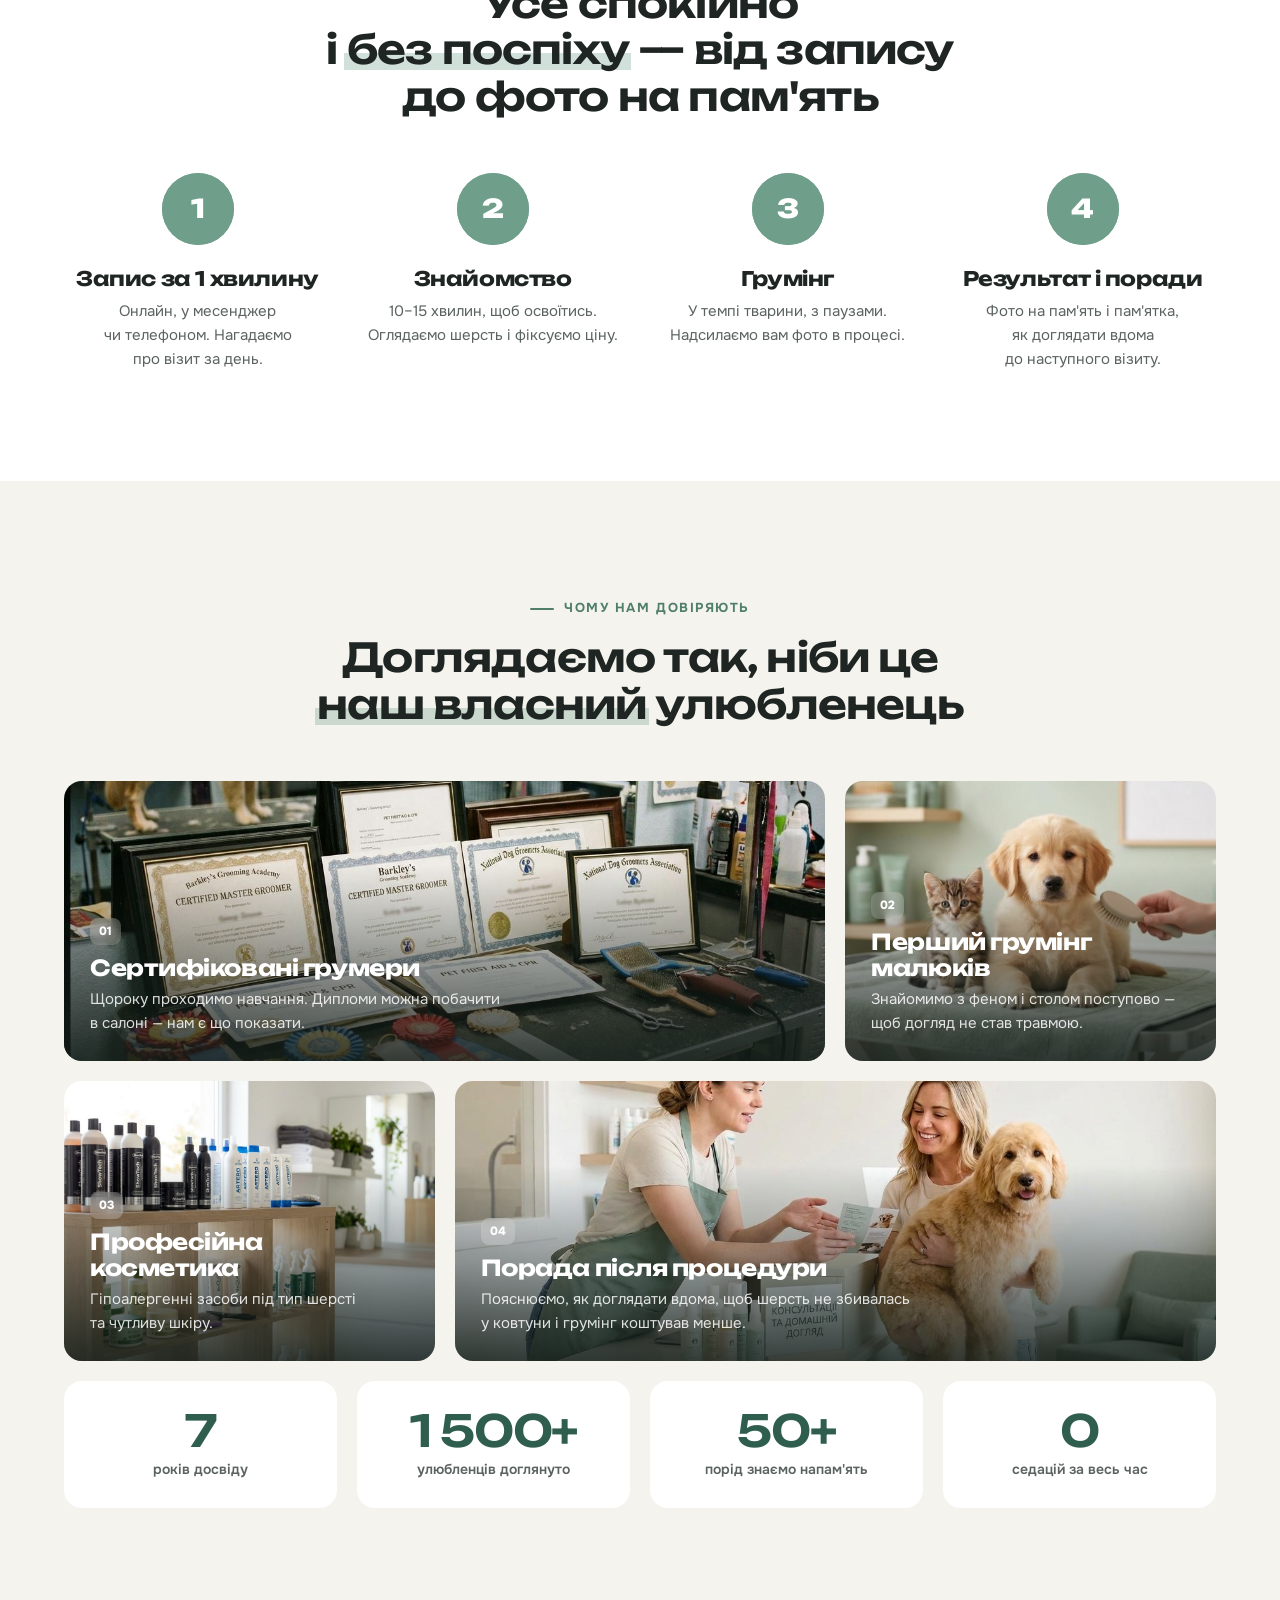
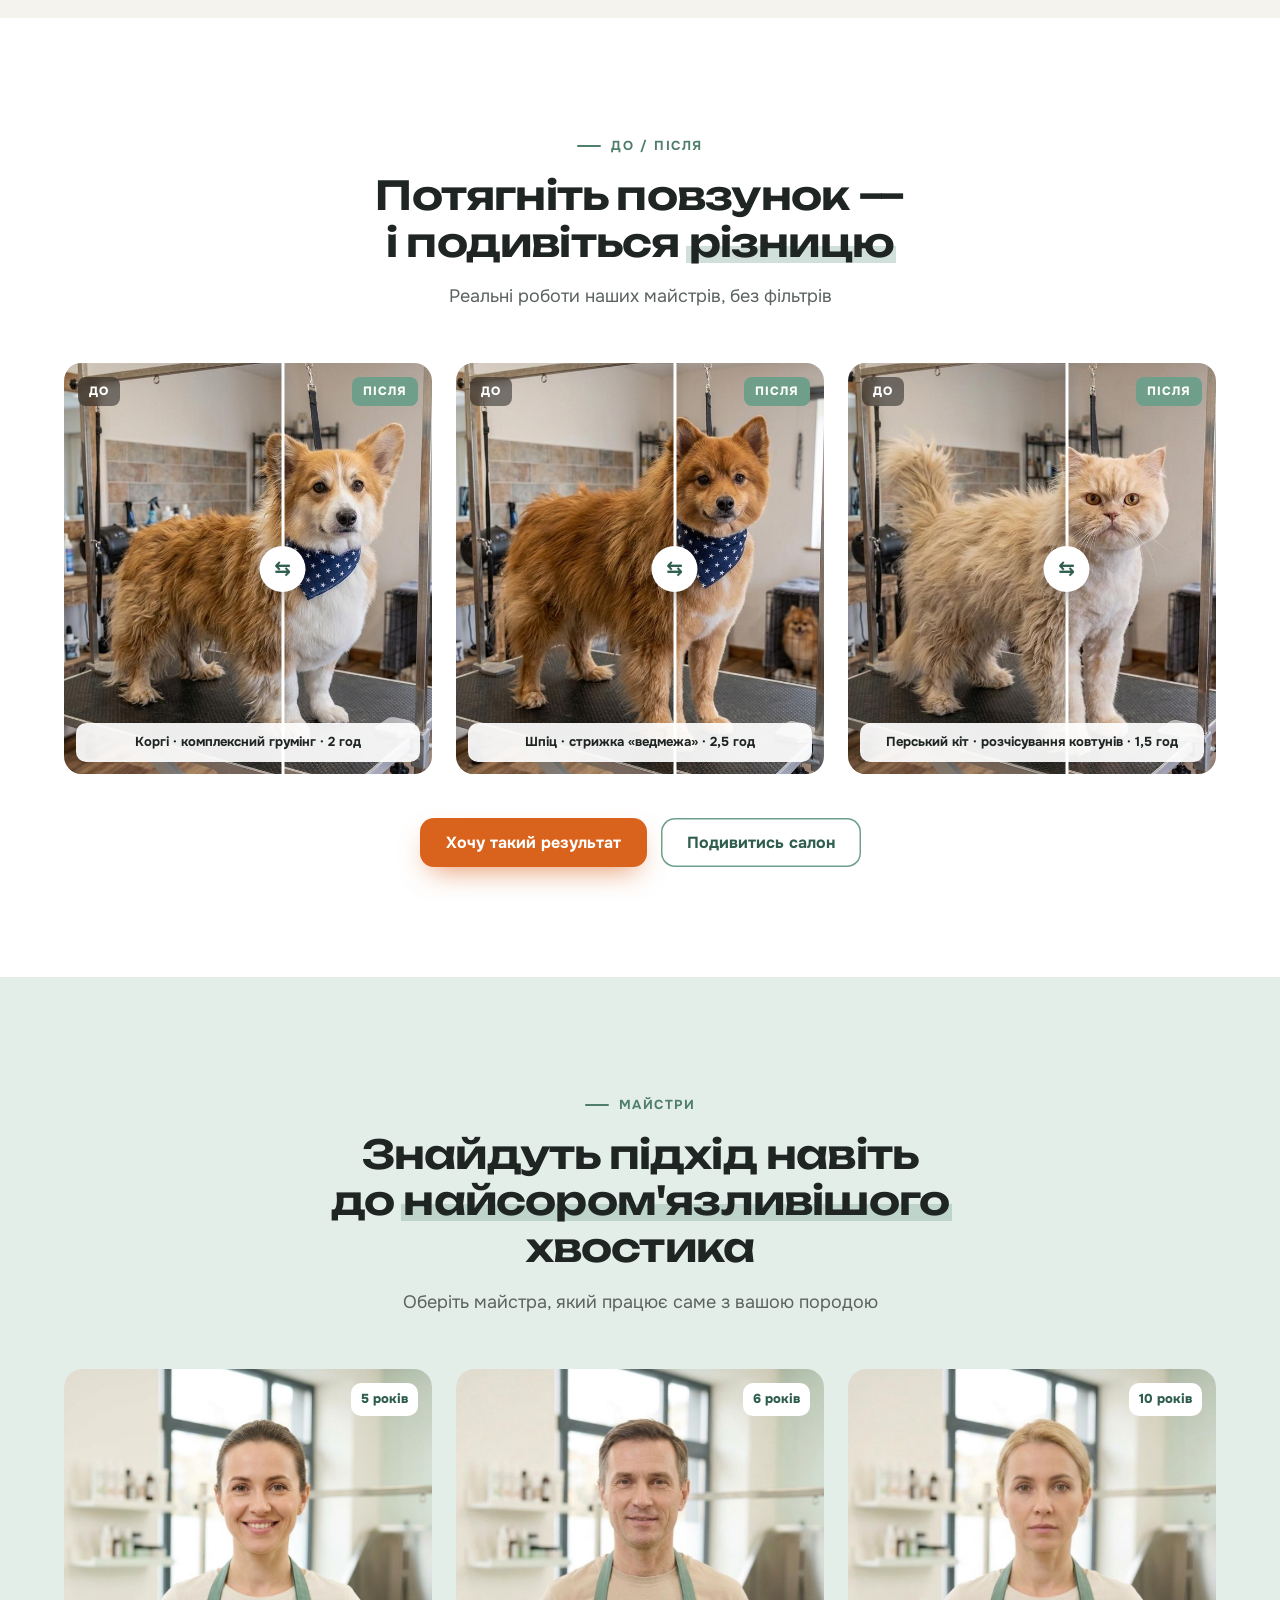
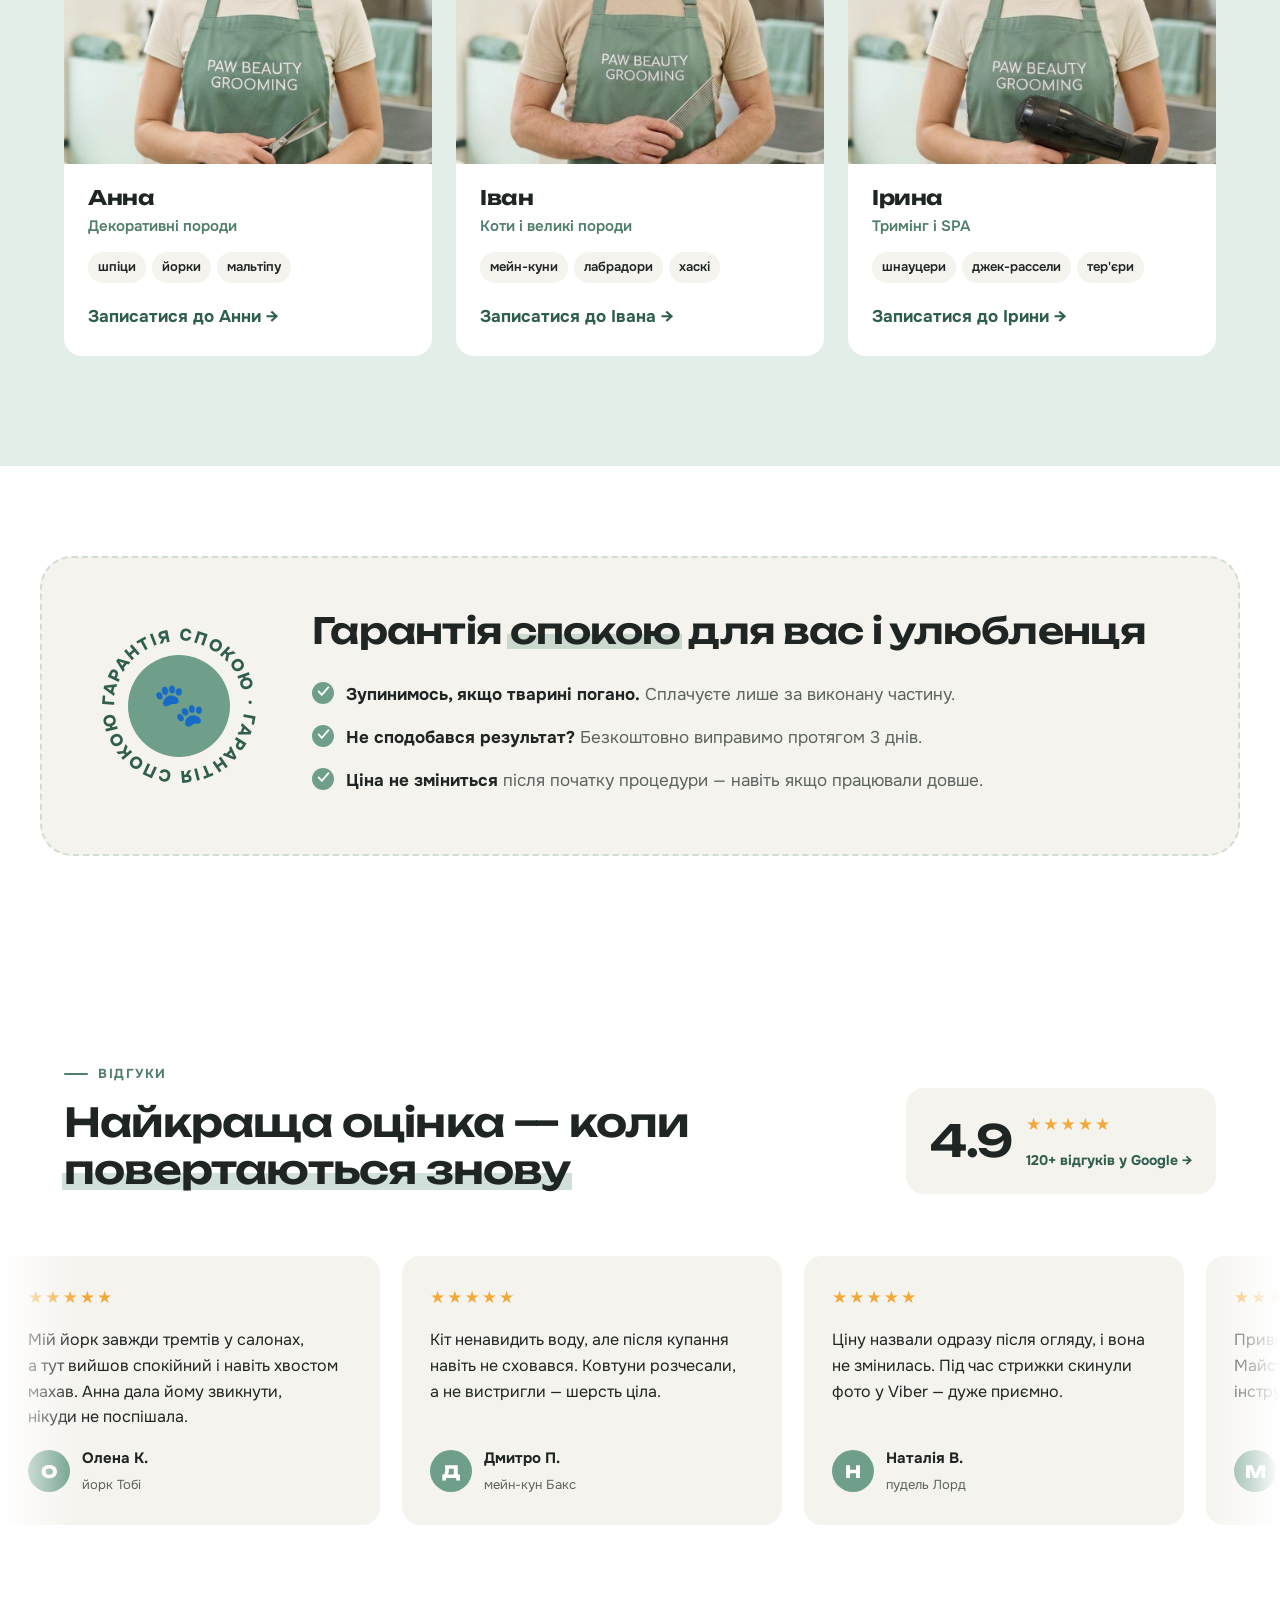
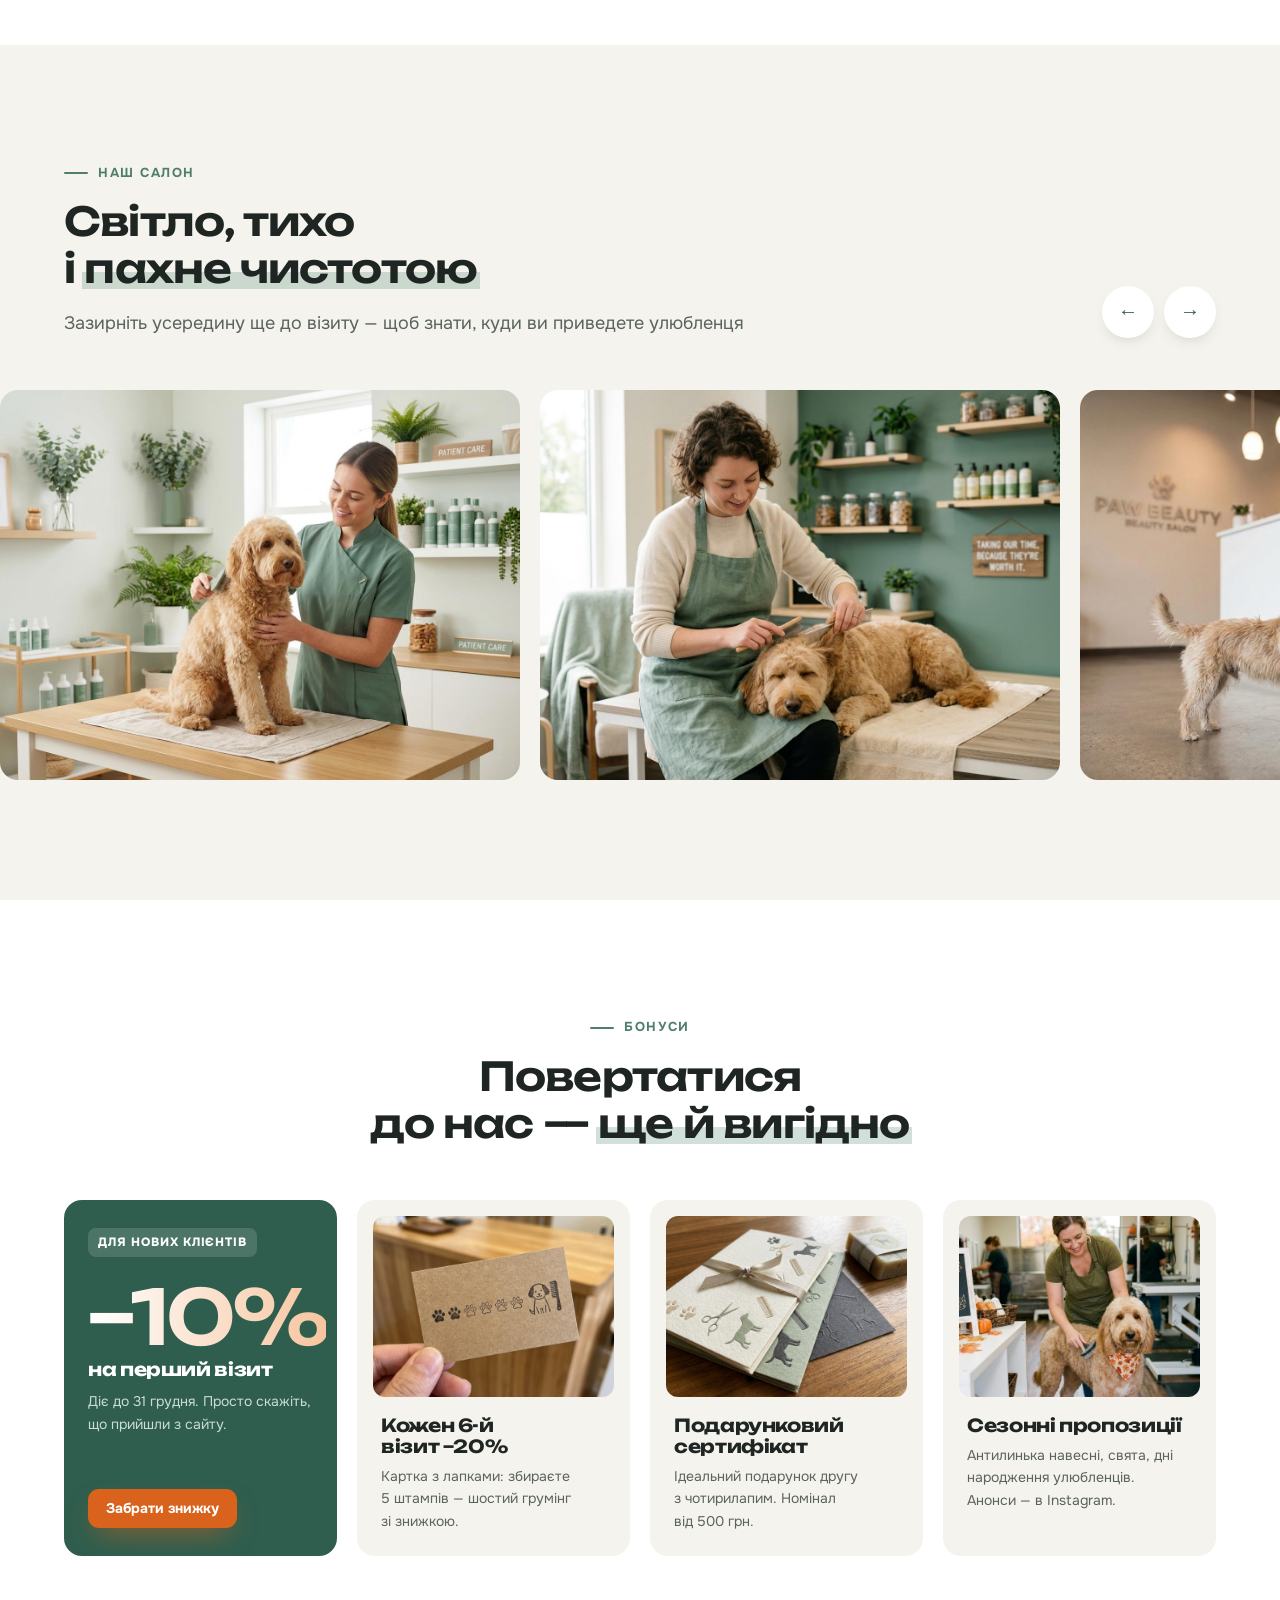
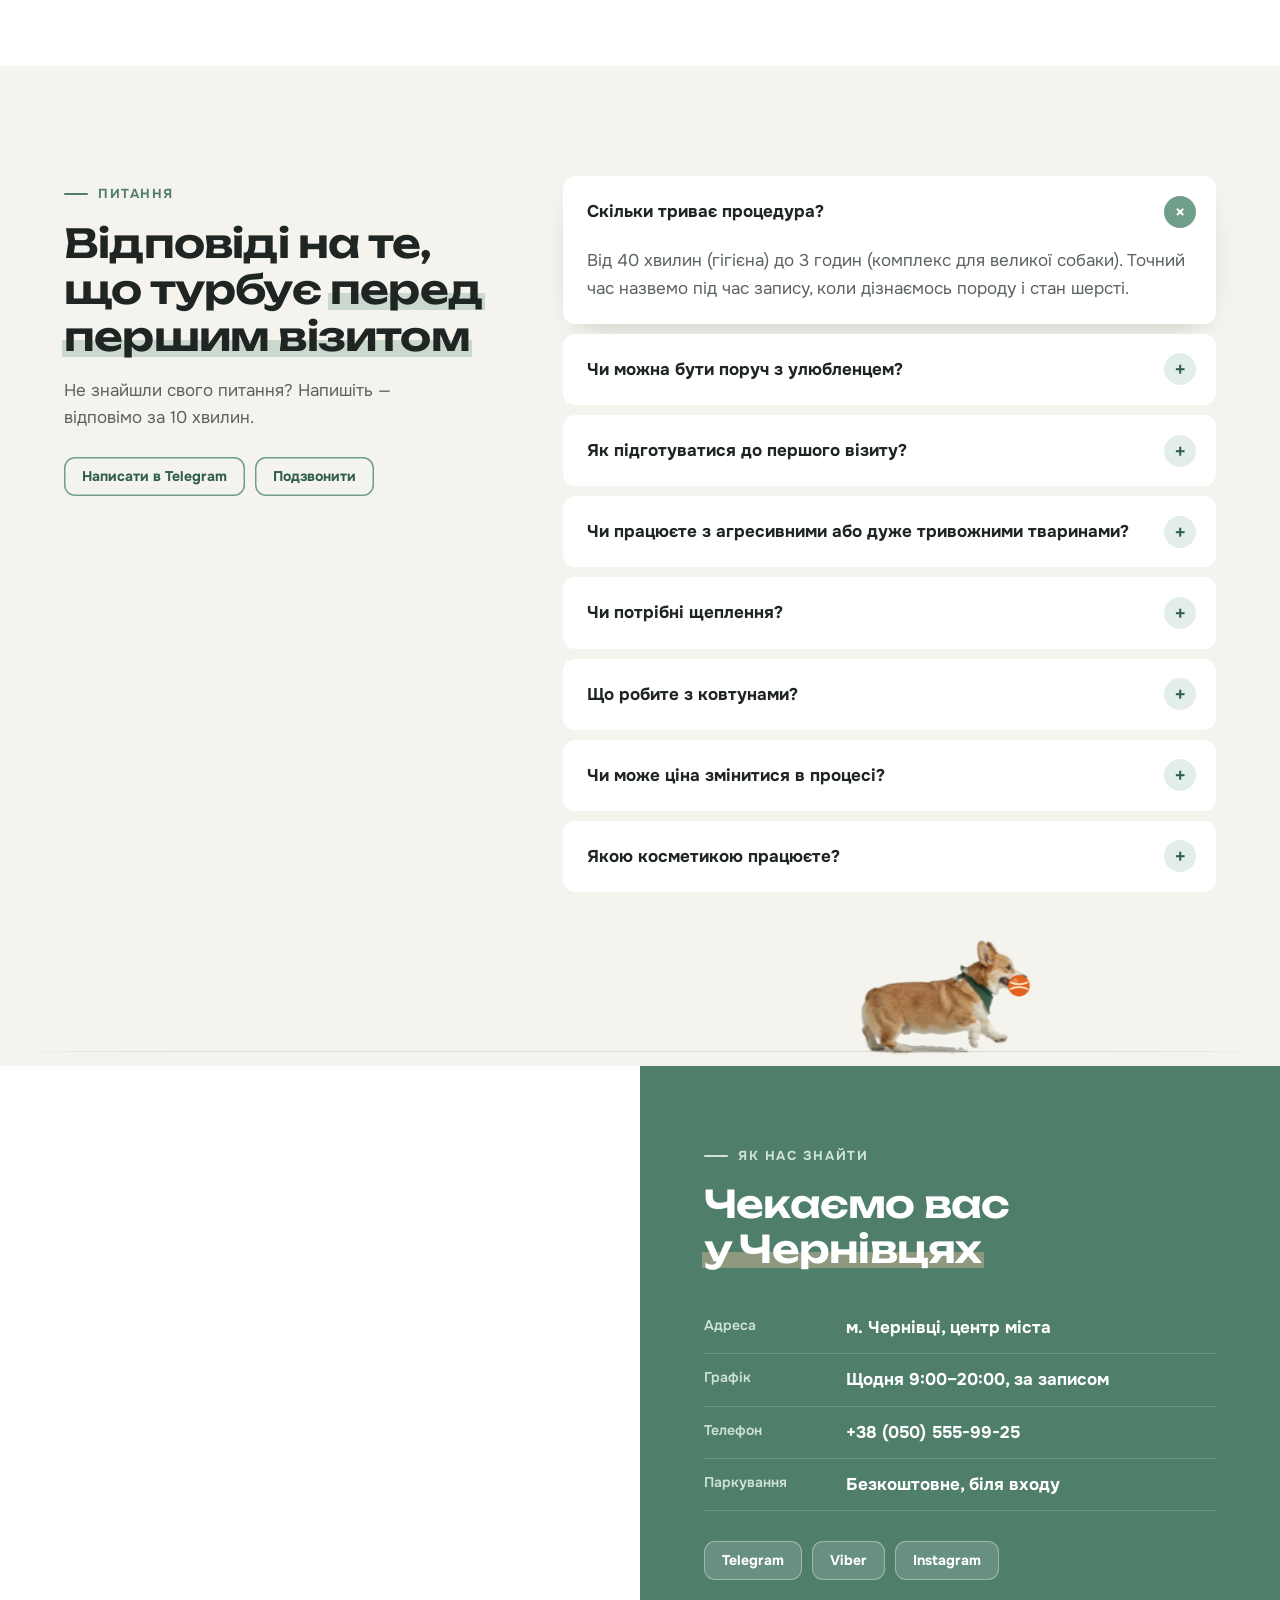
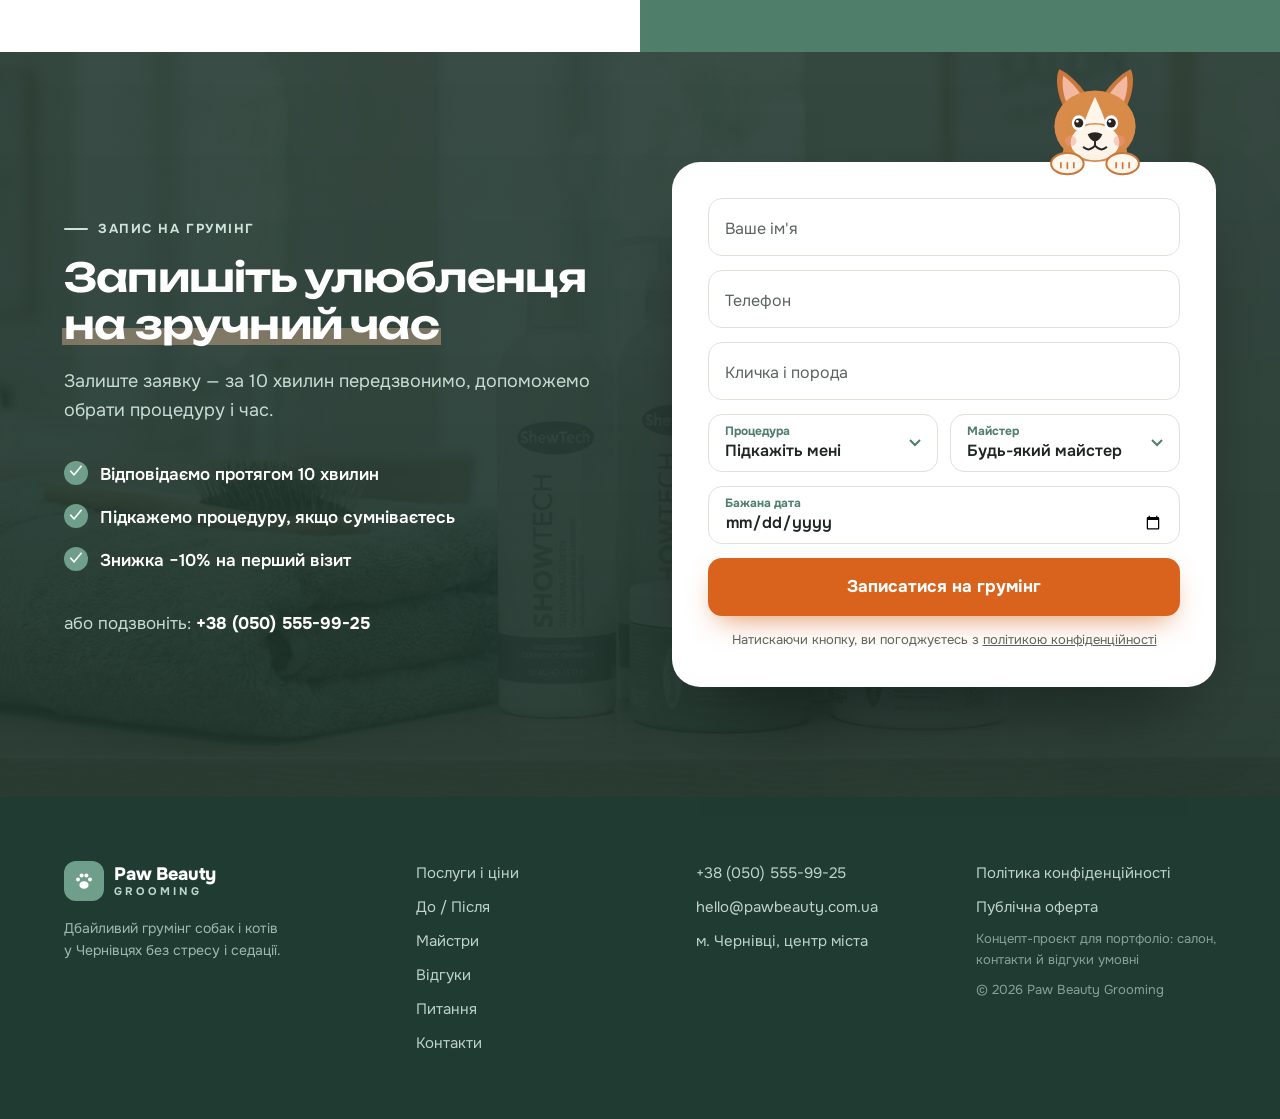
==== commit f399b3fb: "Песик-коргі перебігає між блоками: біг, стрибок за м'ячиком, біг з м'ячиком Co-Authored-By: Claude O" ====
--- a/index.html
+++ b/index.html
@@ -16,7 +16,7 @@
 <link rel="preconnect" href="https://fonts.googleapis.com">
 <link rel="preconnect" href="https://fonts.gstatic.com" crossorigin>
 <link href="https://fonts.googleapis.com/css2?family=Onest:wght@400;500;600;700&family=Unbounded:wght@500;600;700&display=swap" rel="stylesheet">
-<link rel="stylesheet" href="assets/css/style.css?v=7">
+<link rel="stylesheet" href="assets/css/style.css?v=8">
 </head>
 <body>
 
@@ -166,6 +166,8 @@
 </section>
 
 <!-- ============ 4. ПОСЛУГИ І ЦІНИ ============ -->
+<div class="dog-lane" data-mode="run" aria-hidden="true"></div>
+
 <section class="services" id="services">
   <div class="wrap">
     <div class="head-row">
@@ -235,6 +237,8 @@
 </section>
 
 <!-- ============ 5. КАЛЬКУЛЯТОР (м'який крок) ============ -->
+<div class="dog-lane" data-mode="jump" aria-hidden="true"></div>
+
 <section class="calc" id="calc">
   <div class="wrap calc__box reveal-scale">
     <div class="calc__intro">
@@ -534,6 +538,8 @@
 </section>
 
 <!-- ============ 15. КОНТАКТИ ============ -->
+<div class="dog-lane" data-mode="carry" aria-hidden="true"></div>
+
 <section class="contacts" id="contacts">
   <div class="contacts__map">
     <iframe title="Paw Beauty Grooming на карті Чернівців" src="https://www.google.com/maps?q=%D0%A7%D0%B5%D1%80%D0%BD%D1%96%D0%B2%D1%86%D1%96&z=13&output=embed" loading="lazy" referrerpolicy="no-referrer-when-downgrade"></iframe>
@@ -655,6 +661,6 @@
 
 <canvas id="confetti" aria-hidden="true"></canvas>
 
-<script src="assets/js/main.js?v=7" defer></script>
+<script src="assets/js/main.js?v=8" defer></script>
 </body>
 </html>
--- a/assets/css/style.css
+++ b/assets/css/style.css
@@ -507,6 +507,18 @@
 .booking__formwrap.is-in .peek .dog__head{transform:translateY(8%)}
 .booking__formwrap.is-in .peek-paws{transform:none}
 @media (max-width:900px){.booking__formwrap{margin-top:70px}}
+/* смуги, якими між блоками перебігає песик-коргі (JS: dogLanes) */
+.dog-lane{position:relative;height:128px;overflow:visible;pointer-events:none;z-index:3}
+.dog-lane::after{content:"";position:absolute;left:0;right:0;bottom:14px;height:1px;background:linear-gradient(90deg,transparent,rgba(47,94,78,.16) 15%,rgba(47,94,78,.16) 85%,transparent)}
+.dog-lane__dog{position:absolute;left:0;bottom:10px;will-change:transform}
+.dog-lane__flip{position:relative}
+.dog-lane__spr{display:block;background-repeat:no-repeat}
+.dog-lane__ball{position:absolute;display:none}
+.dog-lane__ball svg{display:block;width:100%;height:100%}
+.services + .dog-lane,.faq + .dog-lane{background:var(--cream)}
+section:has(+ .dog-lane){padding-bottom:36px}
+@media (max-width:600px){.dog-lane{height:96px}}
+@media (prefers-reduced-motion:reduce){.dog-lane{display:none}}
 /* калькулятор: виглядає з-під нижнього краю лівої колонки, підстрибує при зміні ціни */
 .calc__intro{display:flex;flex-direction:column}
 .calc__dog{width:200px;margin:auto auto -56px;padding-top:24px;overflow:hidden;pointer-events:none}
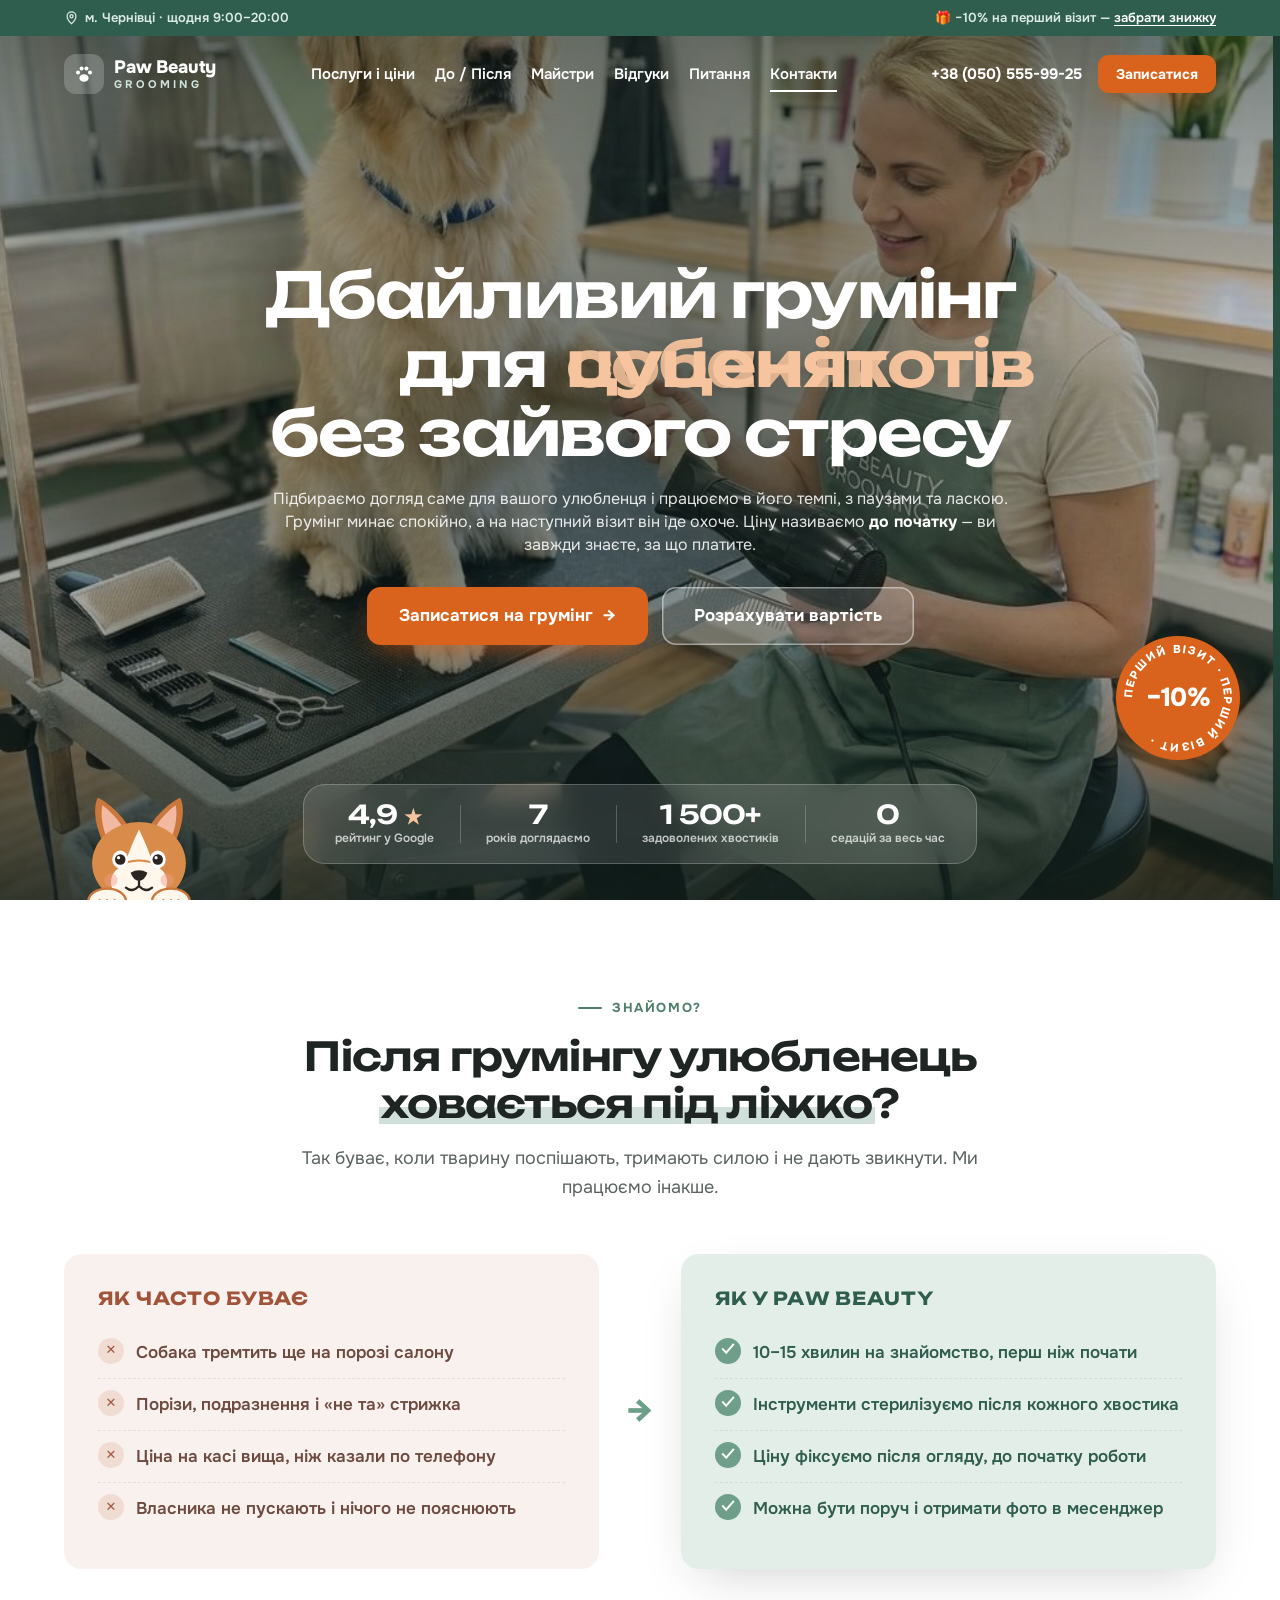
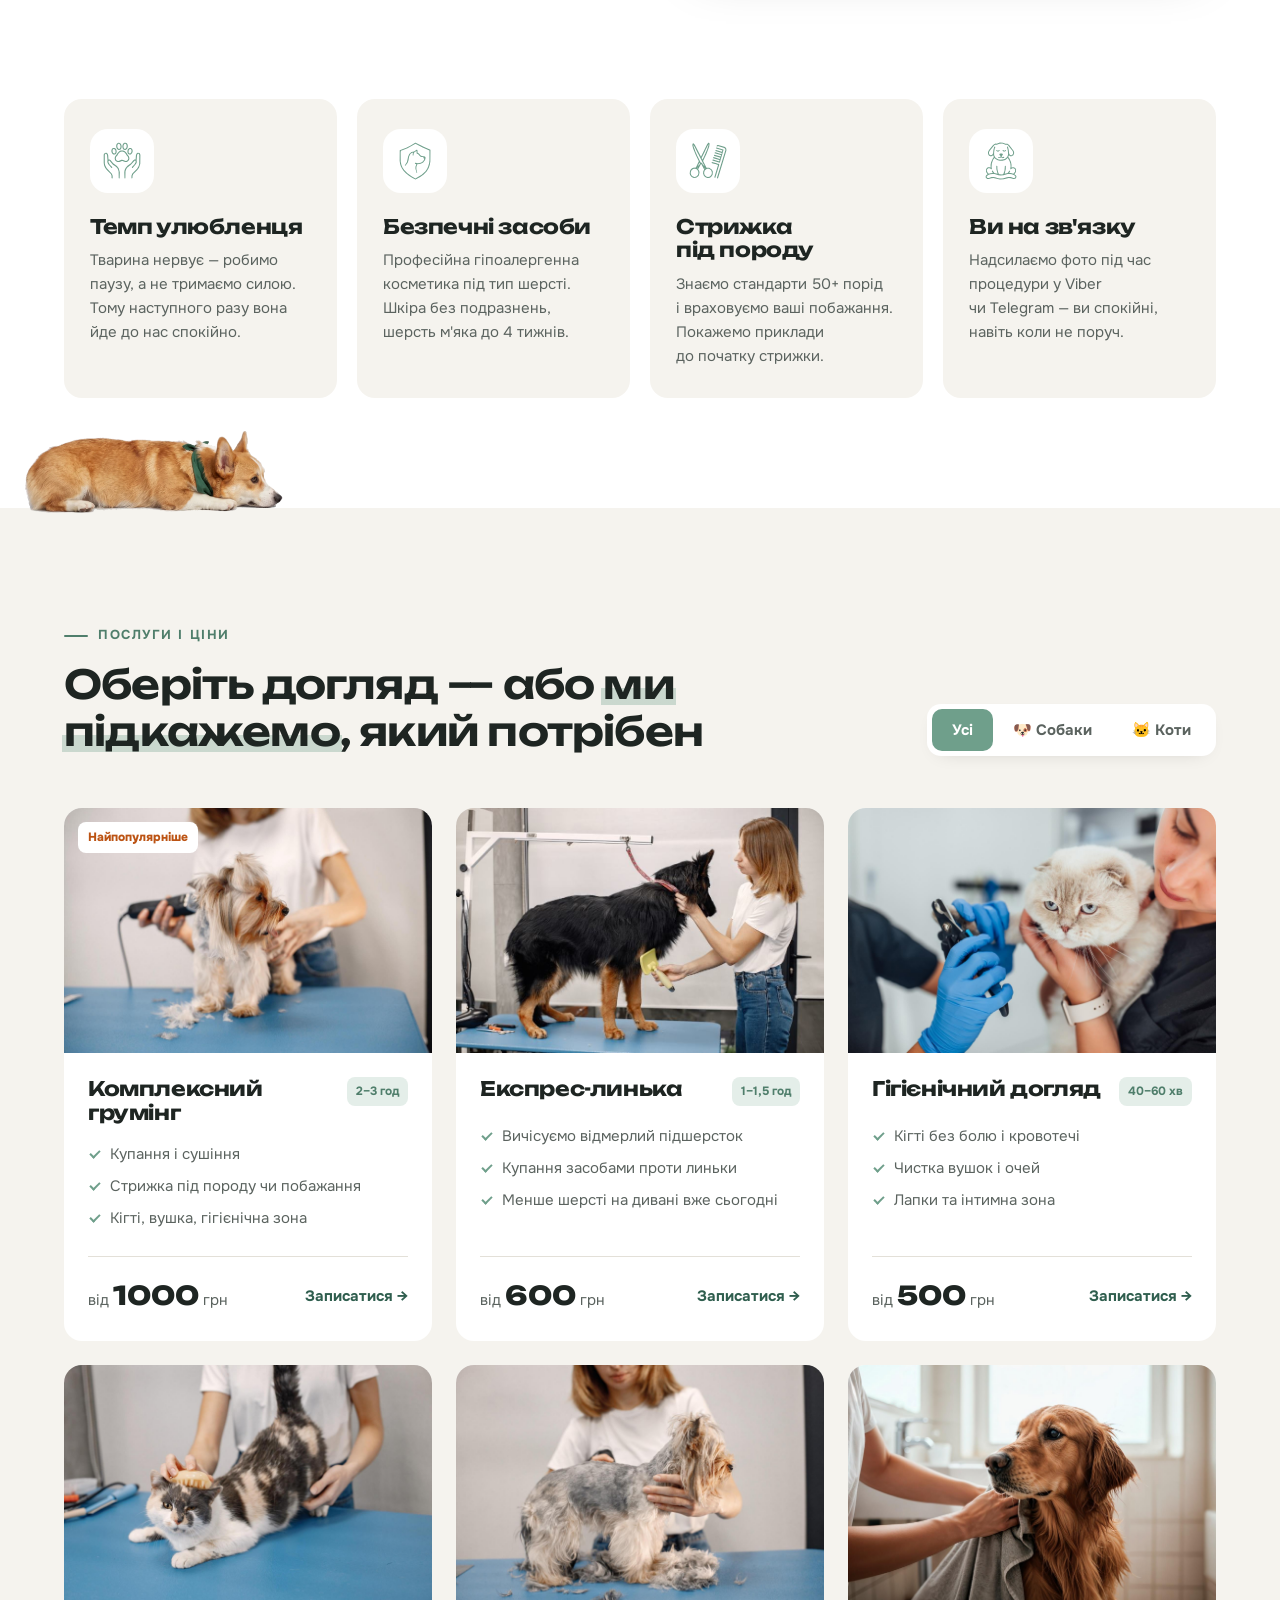
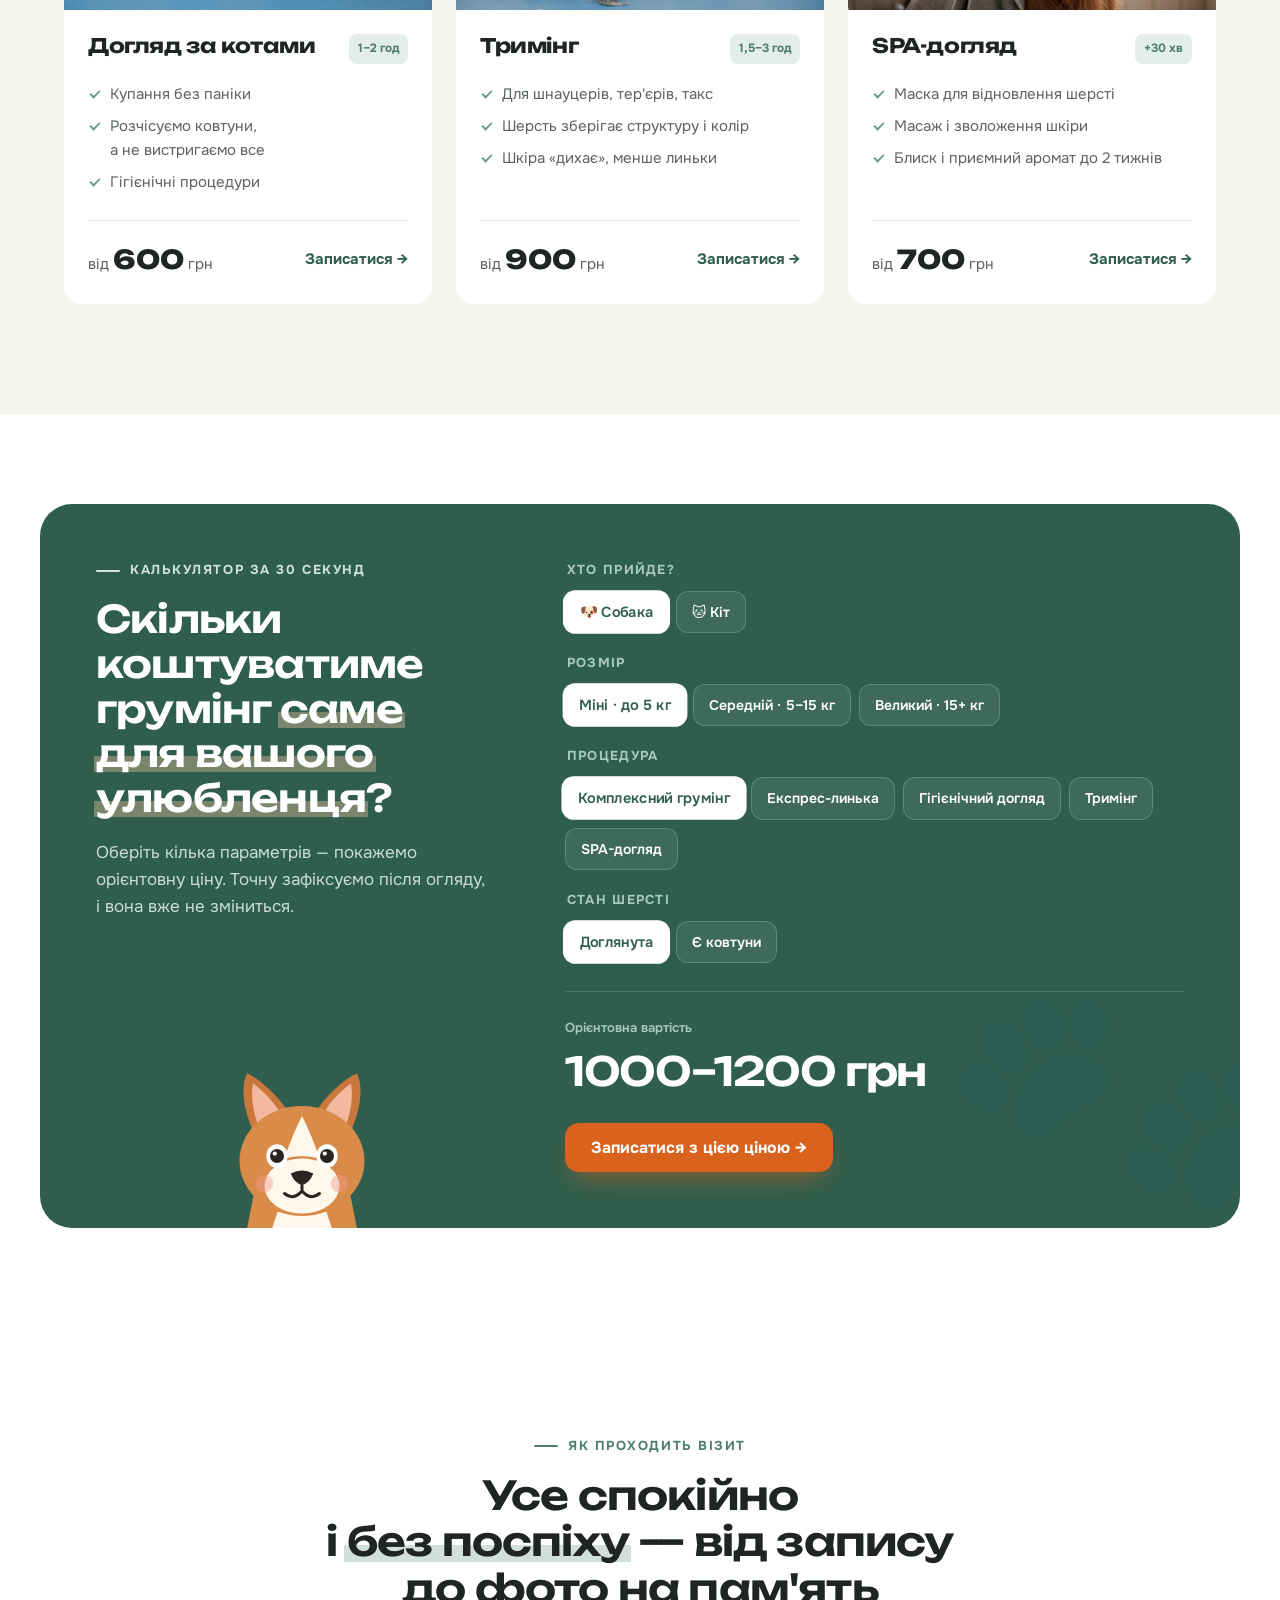
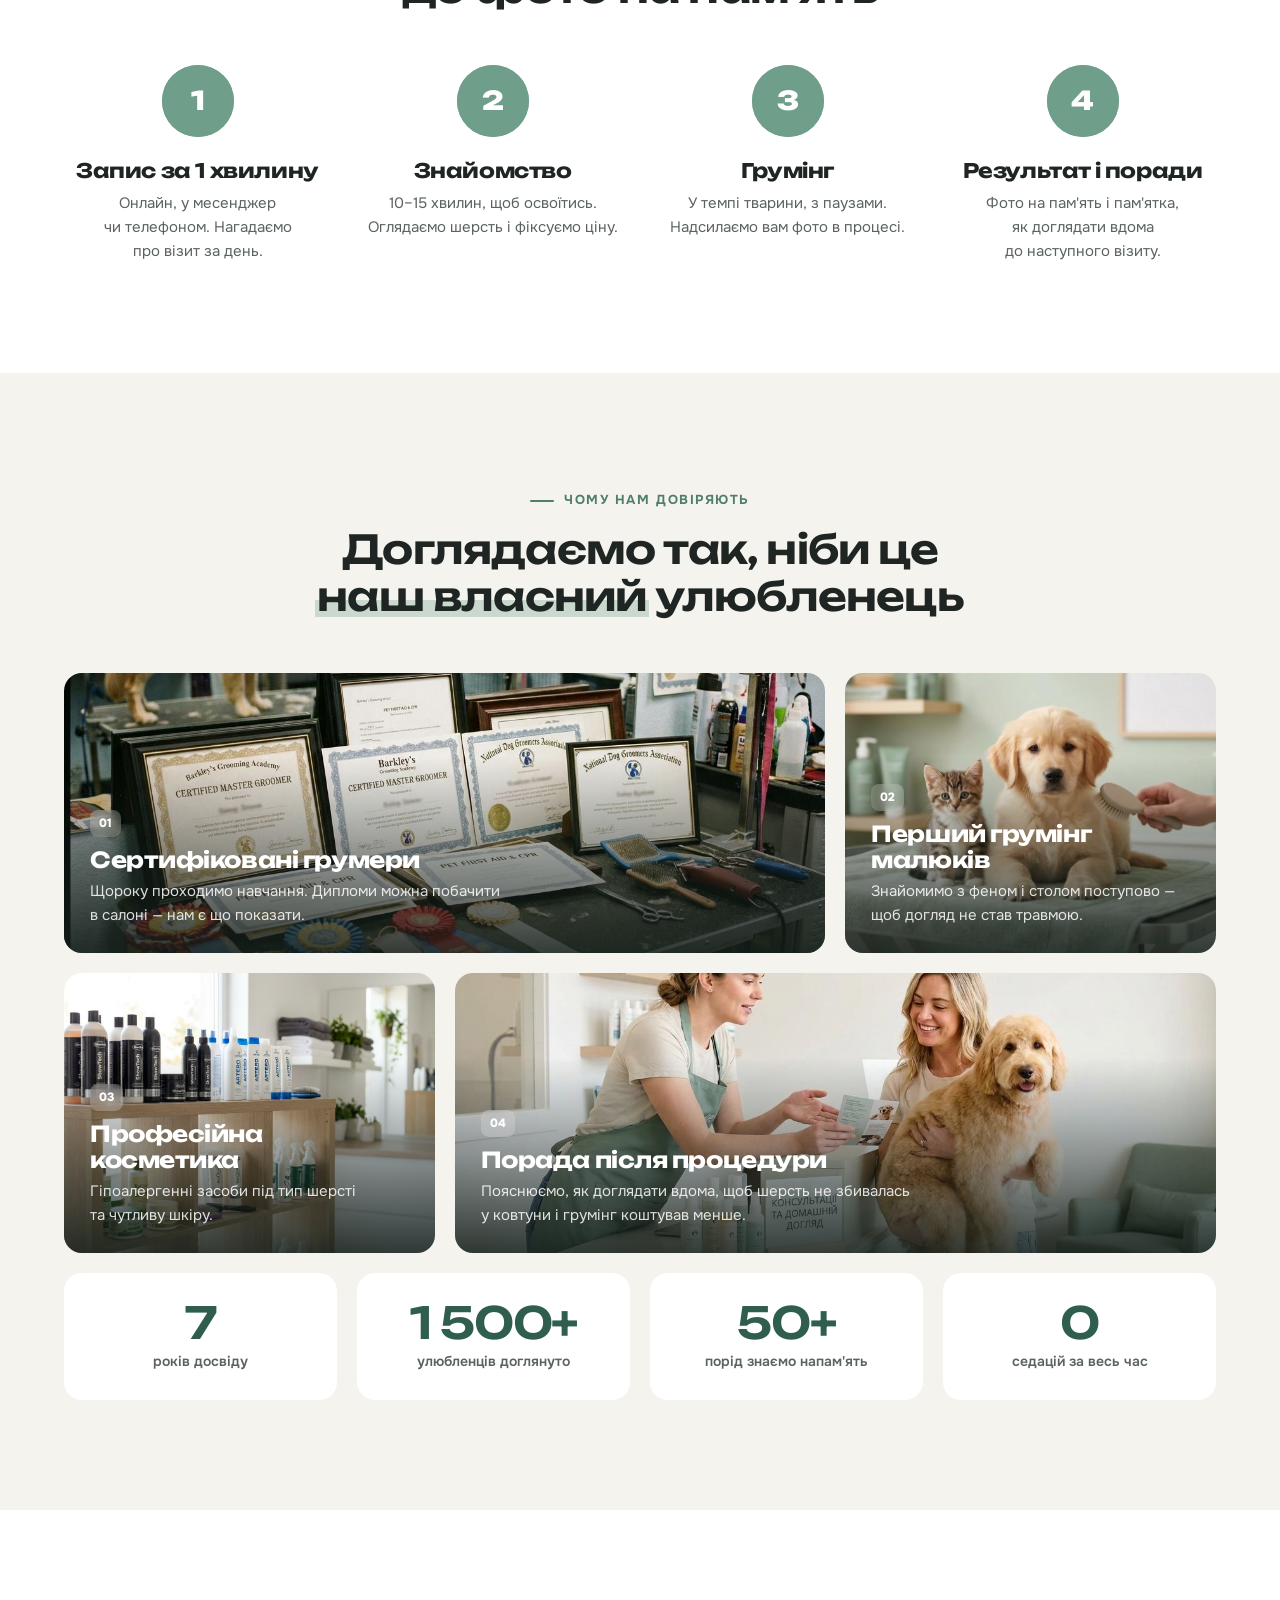
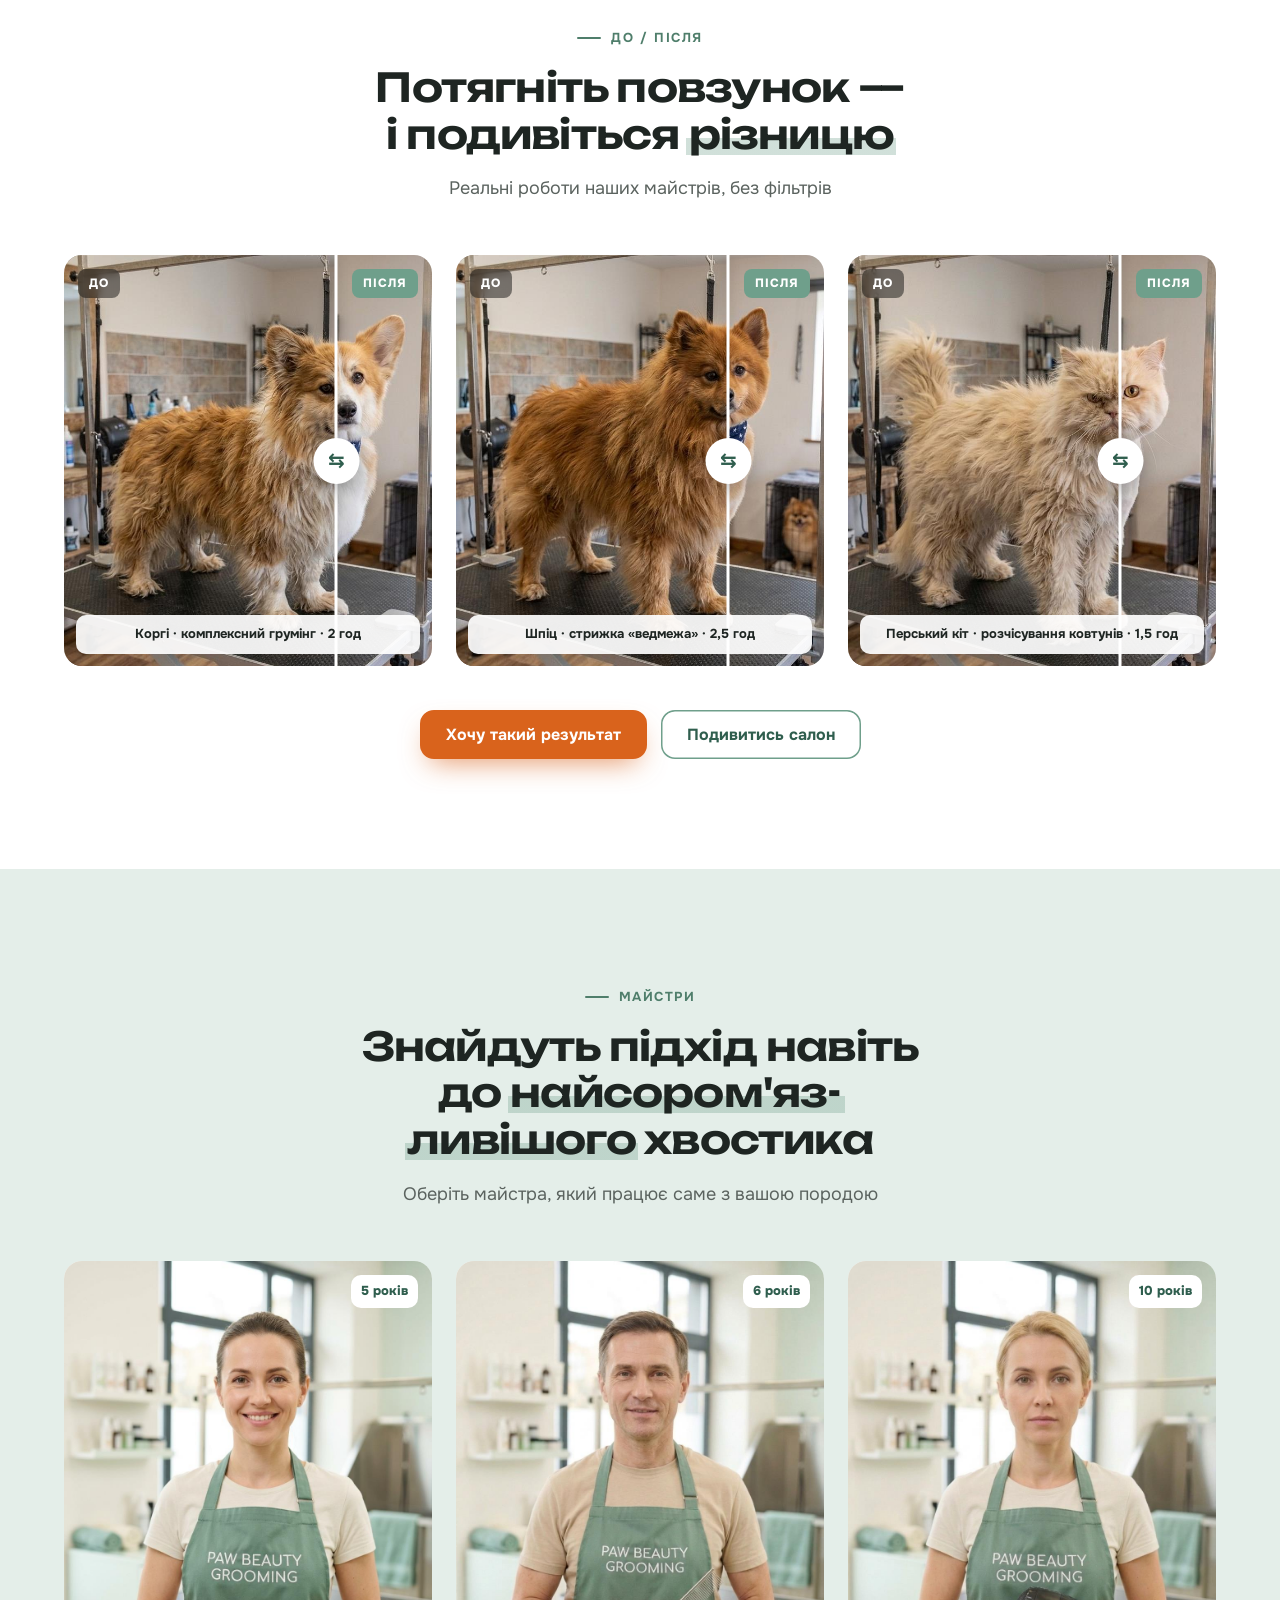
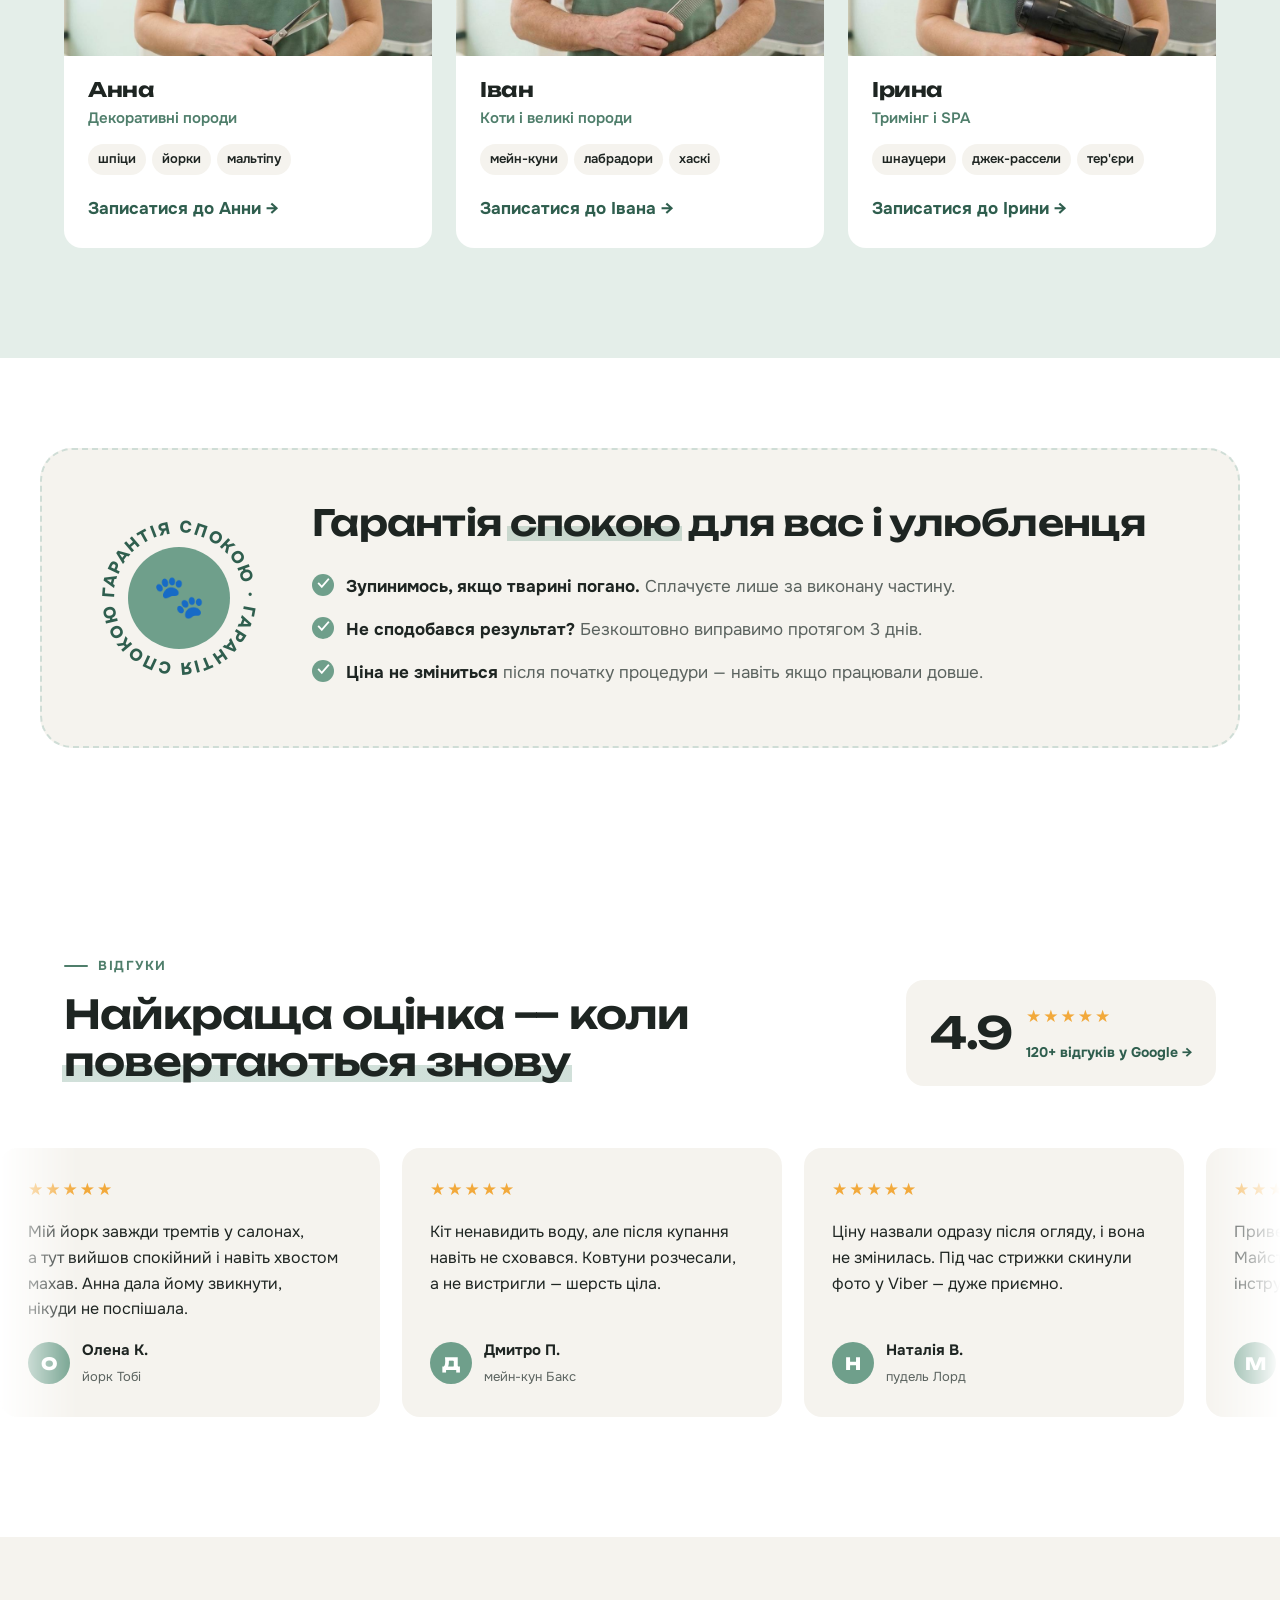
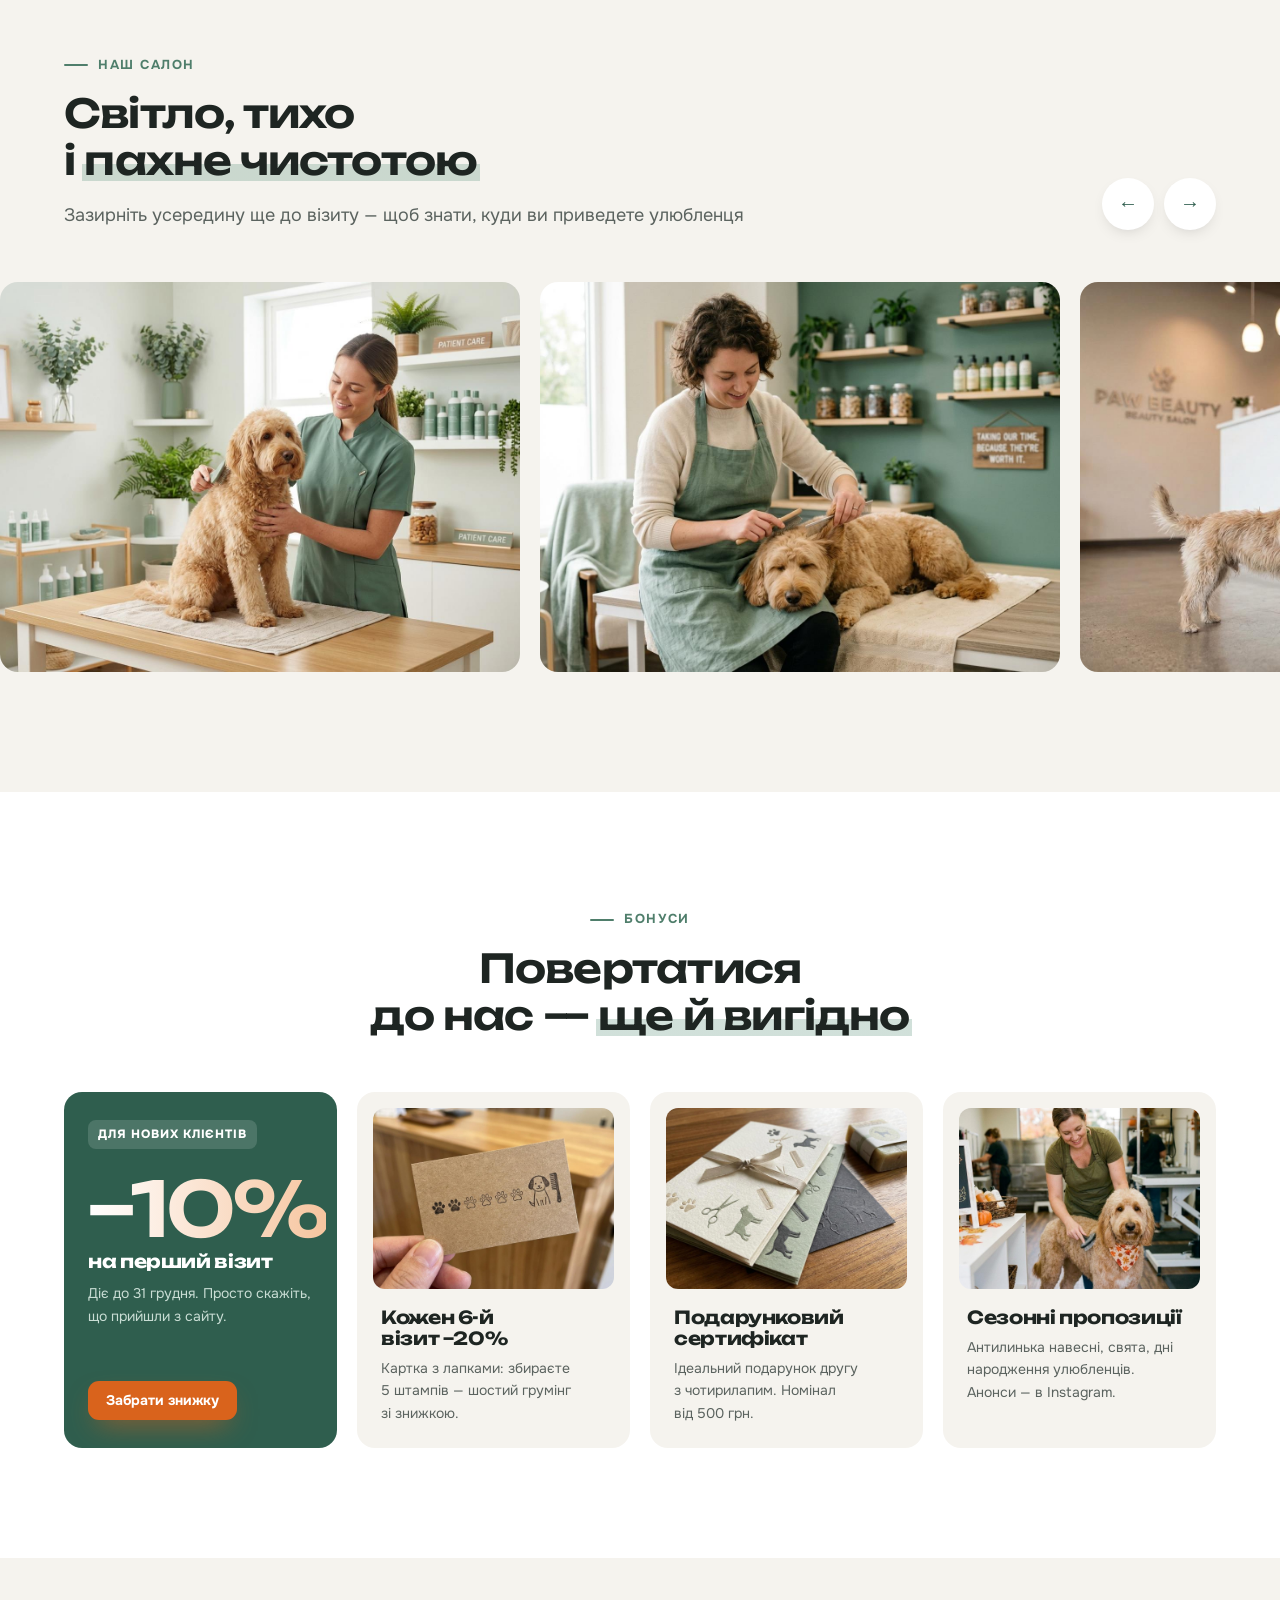
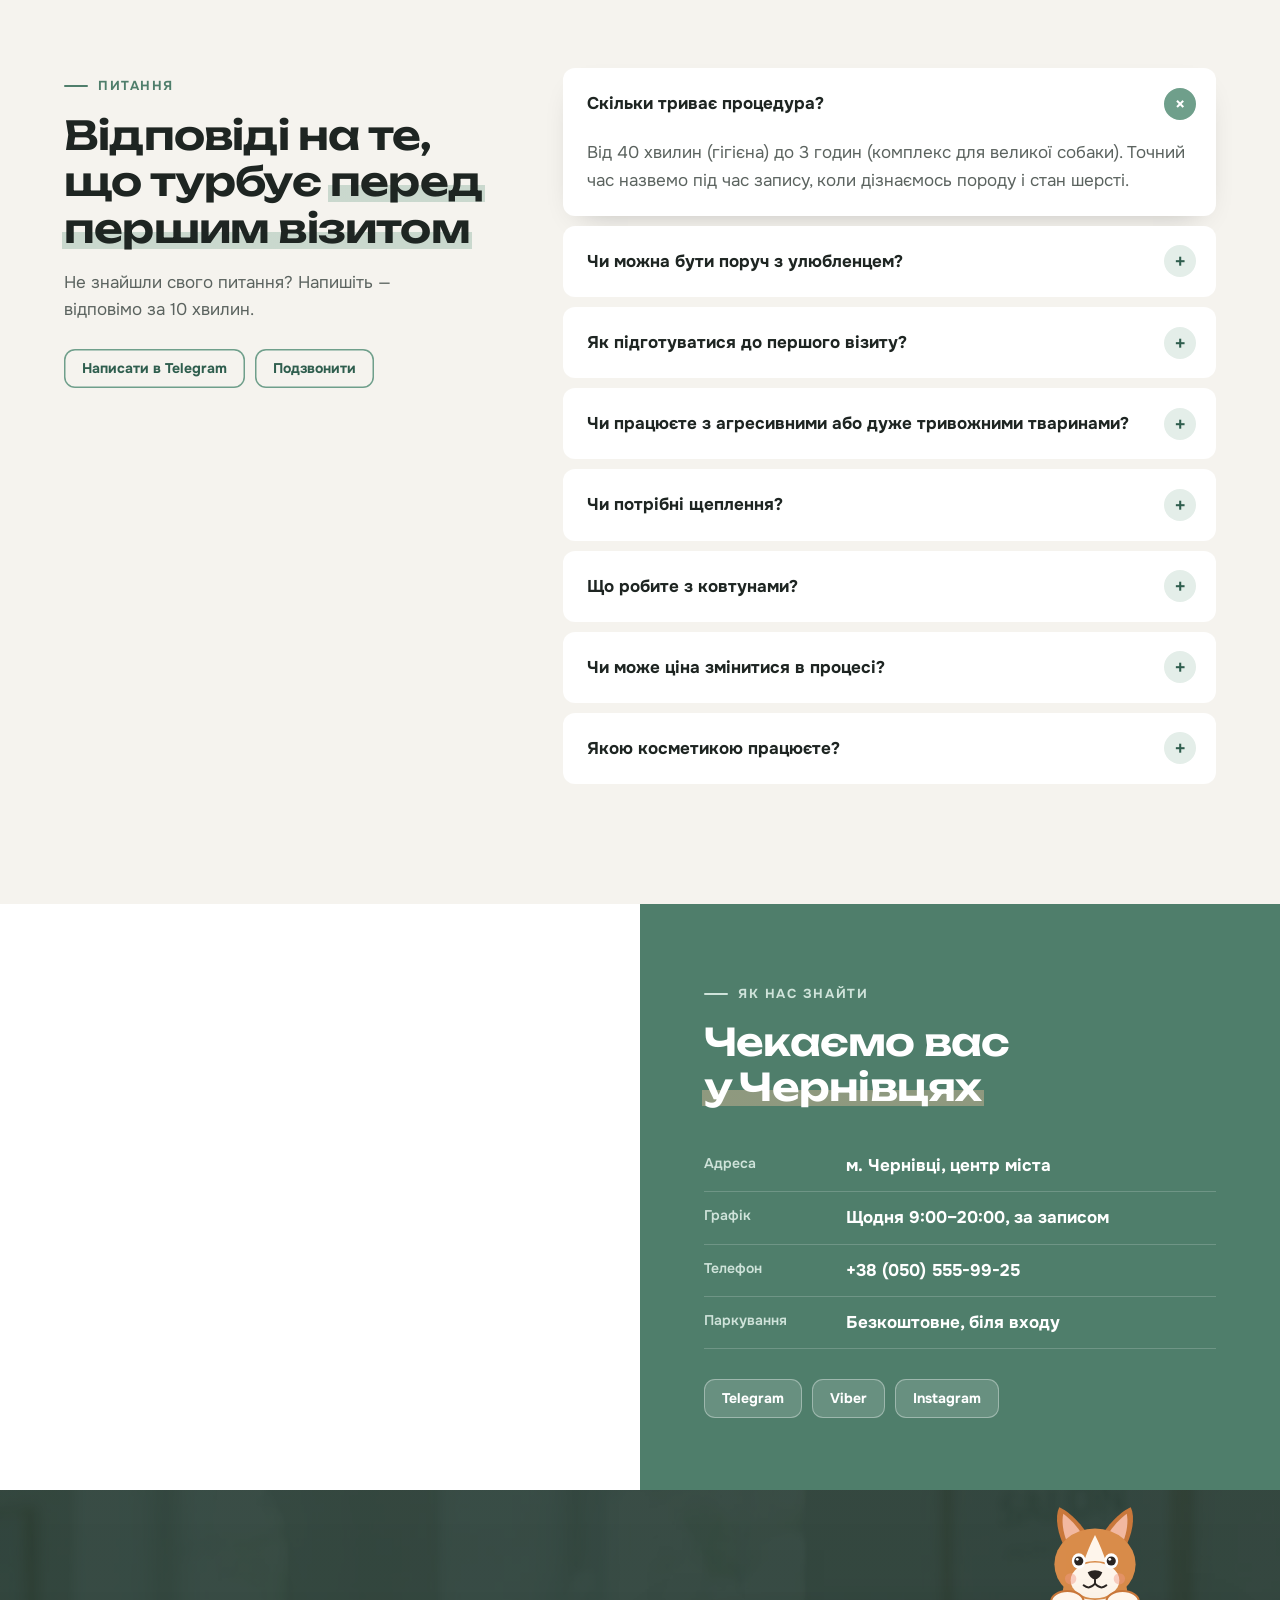
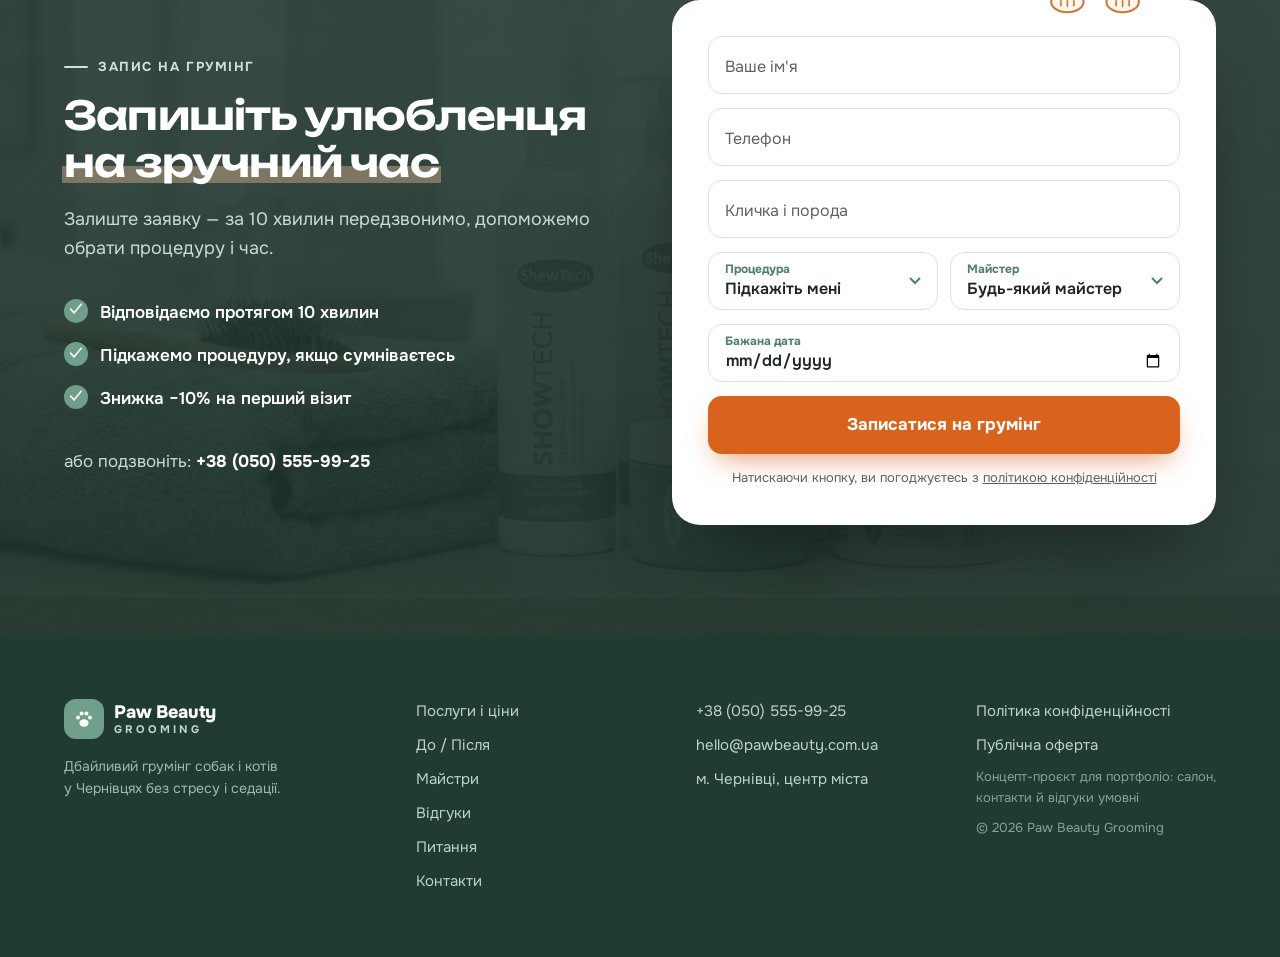
==== commit 21460fc5: "Песик-коргі мандрує сторінкою: пози в точках між блоками, стрибки по дузі за прокруткою Co-Authored-" ====
--- a/index.html
+++ b/index.html
@@ -16,7 +16,7 @@
 <link rel="preconnect" href="https://fonts.googleapis.com">
 <link rel="preconnect" href="https://fonts.gstatic.com" crossorigin>
 <link href="https://fonts.googleapis.com/css2?family=Onest:wght@400;500;600;700&family=Unbounded:wght@500;600;700&display=swap" rel="stylesheet">
-<link rel="stylesheet" href="assets/css/style.css?v=8">
+<link rel="stylesheet" href="assets/css/style.css?v=9">
 </head>
 <body>
 
@@ -166,8 +166,6 @@
 </section>
 
 <!-- ============ 4. ПОСЛУГИ І ЦІНИ ============ -->
-<div class="dog-lane" data-mode="run" aria-hidden="true"></div>
-
 <section class="services" id="services">
   <div class="wrap">
     <div class="head-row">
@@ -237,8 +235,6 @@
 </section>
 
 <!-- ============ 5. КАЛЬКУЛЯТОР (м'який крок) ============ -->
-<div class="dog-lane" data-mode="jump" aria-hidden="true"></div>
-
 <section class="calc" id="calc">
   <div class="wrap calc__box reveal-scale">
     <div class="calc__intro">
@@ -379,7 +375,7 @@
   <div class="wrap">
     <div class="head center reveal">
       <span class="eyebrow">Майстри</span>
-      <h2>Знайдуть підхід навіть до&nbsp;<em class="mark">найсором'язливішого</em> хвостика</h2>
+      <h2>Знайдуть підхід навіть до <em class="mark">найсором'яз&shy;ливішого</em> хвостика</h2>
       <p>Оберіть майстра, який працює саме з&nbsp;вашою породою</p>
     </div>
     <div class="team__grid">
@@ -538,8 +534,6 @@
 </section>
 
 <!-- ============ 15. КОНТАКТИ ============ -->
-<div class="dog-lane" data-mode="carry" aria-hidden="true"></div>
-
 <section class="contacts" id="contacts">
   <div class="contacts__map">
     <iframe title="Paw Beauty Grooming на карті Чернівців" src="https://www.google.com/maps?q=%D0%A7%D0%B5%D1%80%D0%BD%D1%96%D0%B2%D1%86%D1%96&z=13&output=embed" loading="lazy" referrerpolicy="no-referrer-when-downgrade"></iframe>
@@ -661,6 +655,6 @@
 
 <canvas id="confetti" aria-hidden="true"></canvas>
 
-<script src="assets/js/main.js?v=8" defer></script>
+<script src="assets/js/main.js?v=9" defer></script>
 </body>
 </html>
--- a/assets/css/style.css
+++ b/assets/css/style.css
@@ -507,18 +507,10 @@
 .booking__formwrap.is-in .peek .dog__head{transform:translateY(8%)}
 .booking__formwrap.is-in .peek-paws{transform:none}
 @media (max-width:900px){.booking__formwrap{margin-top:70px}}
-/* смуги, якими між блоками перебігає песик-коргі (JS: dogLanes) */
-.dog-lane{position:relative;height:128px;overflow:visible;pointer-events:none;z-index:3}
-.dog-lane::after{content:"";position:absolute;left:0;right:0;bottom:14px;height:1px;background:linear-gradient(90deg,transparent,rgba(47,94,78,.16) 15%,rgba(47,94,78,.16) 85%,transparent)}
-.dog-lane__dog{position:absolute;left:0;bottom:10px;will-change:transform}
-.dog-lane__flip{position:relative}
-.dog-lane__spr{display:block;background-repeat:no-repeat}
-.dog-lane__ball{position:absolute;display:none}
-.dog-lane__ball svg{display:block;width:100%;height:100%}
-.services + .dog-lane,.faq + .dog-lane{background:var(--cream)}
-section:has(+ .dog-lane){padding-bottom:36px}
-@media (max-width:600px){.dog-lane{height:96px}}
-@media (prefers-reduced-motion:reduce){.dog-lane{display:none}}
+/* песик-коргі, що мандрує сторінкою (JS: dogFly) — шар у координатах документа */
+.dogfly{position:absolute;left:0;top:0;z-index:30;pointer-events:none;will-change:transform;transform-origin:50% 100%}
+.dogfly__pose{display:block;width:auto;max-width:none}
+.dogfly__jump{display:none;background:url(../img/dog/jump.webp) no-repeat}
 /* калькулятор: виглядає з-під нижнього краю лівої колонки, підстрибує при зміні ціни */
 .calc__intro{display:flex;flex-direction:column}
 .calc__dog{width:200px;margin:auto auto -56px;padding-top:24px;overflow:hidden;pointer-events:none}
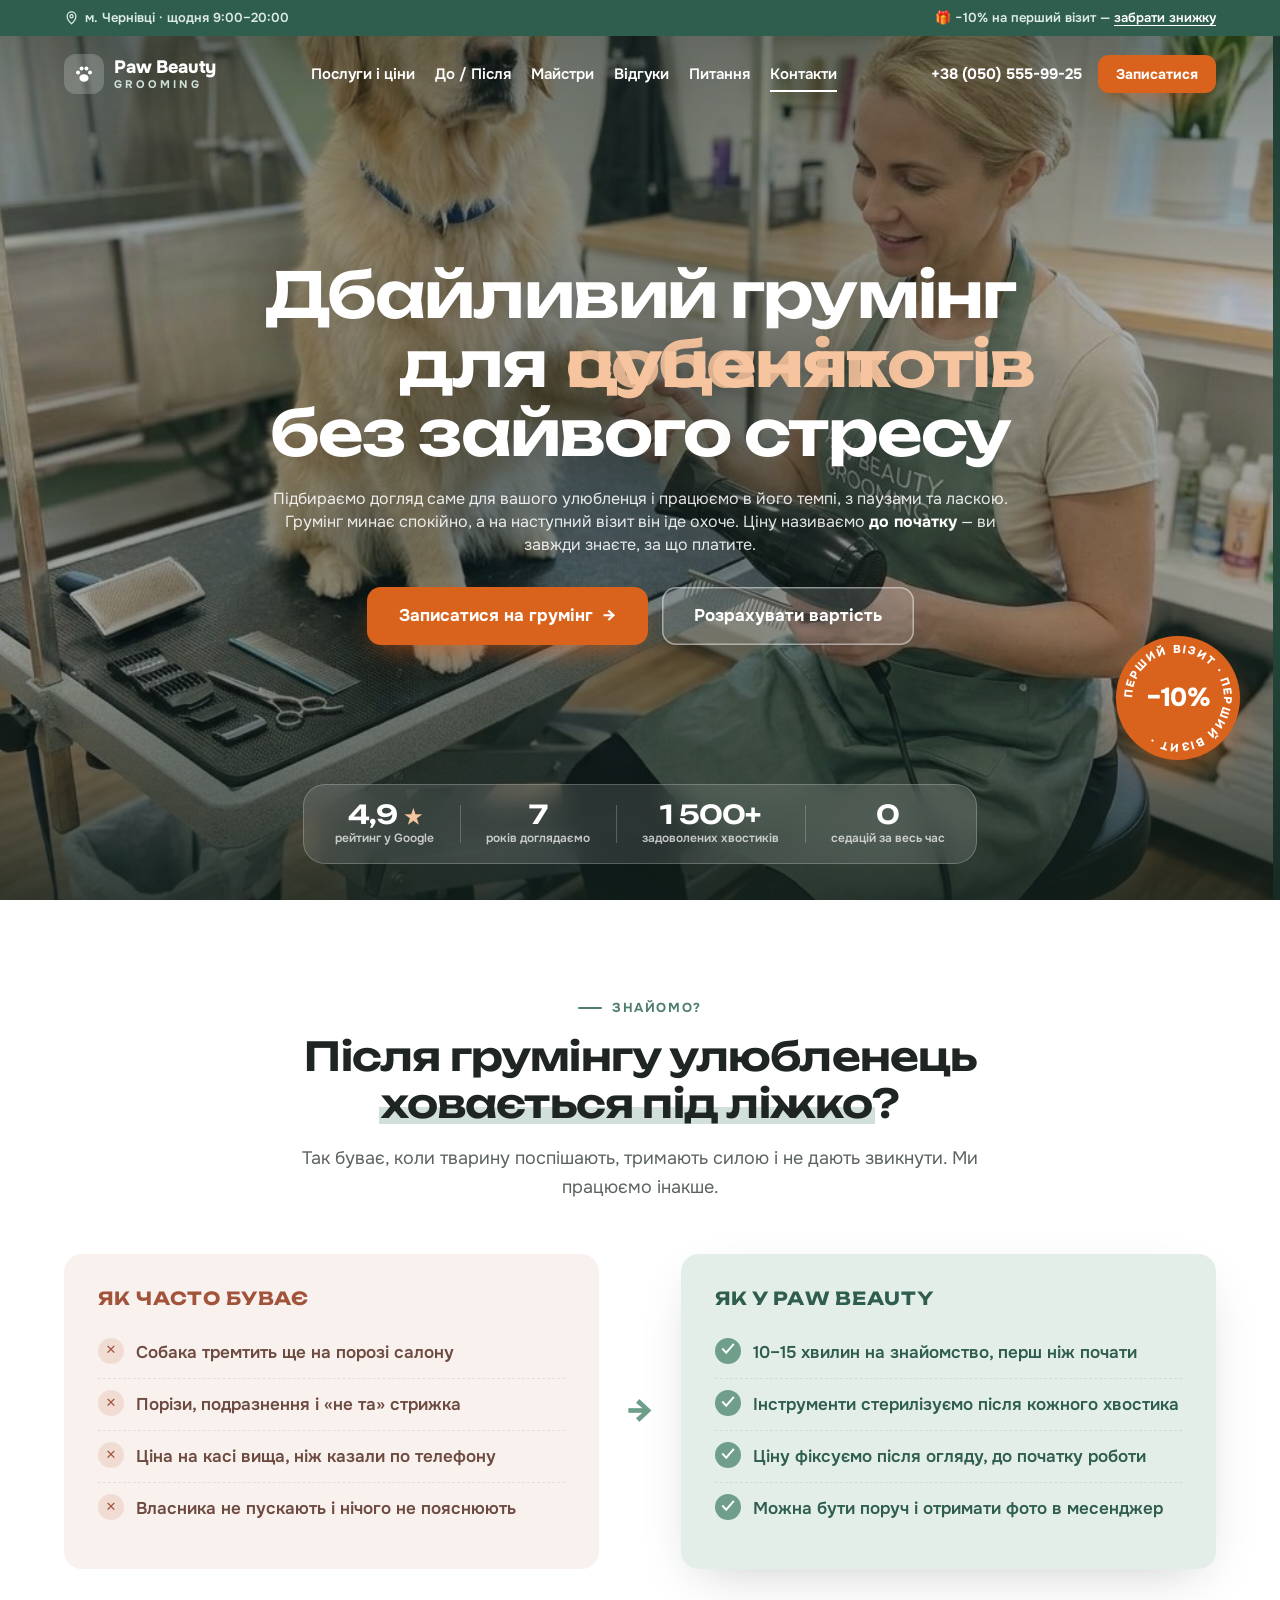
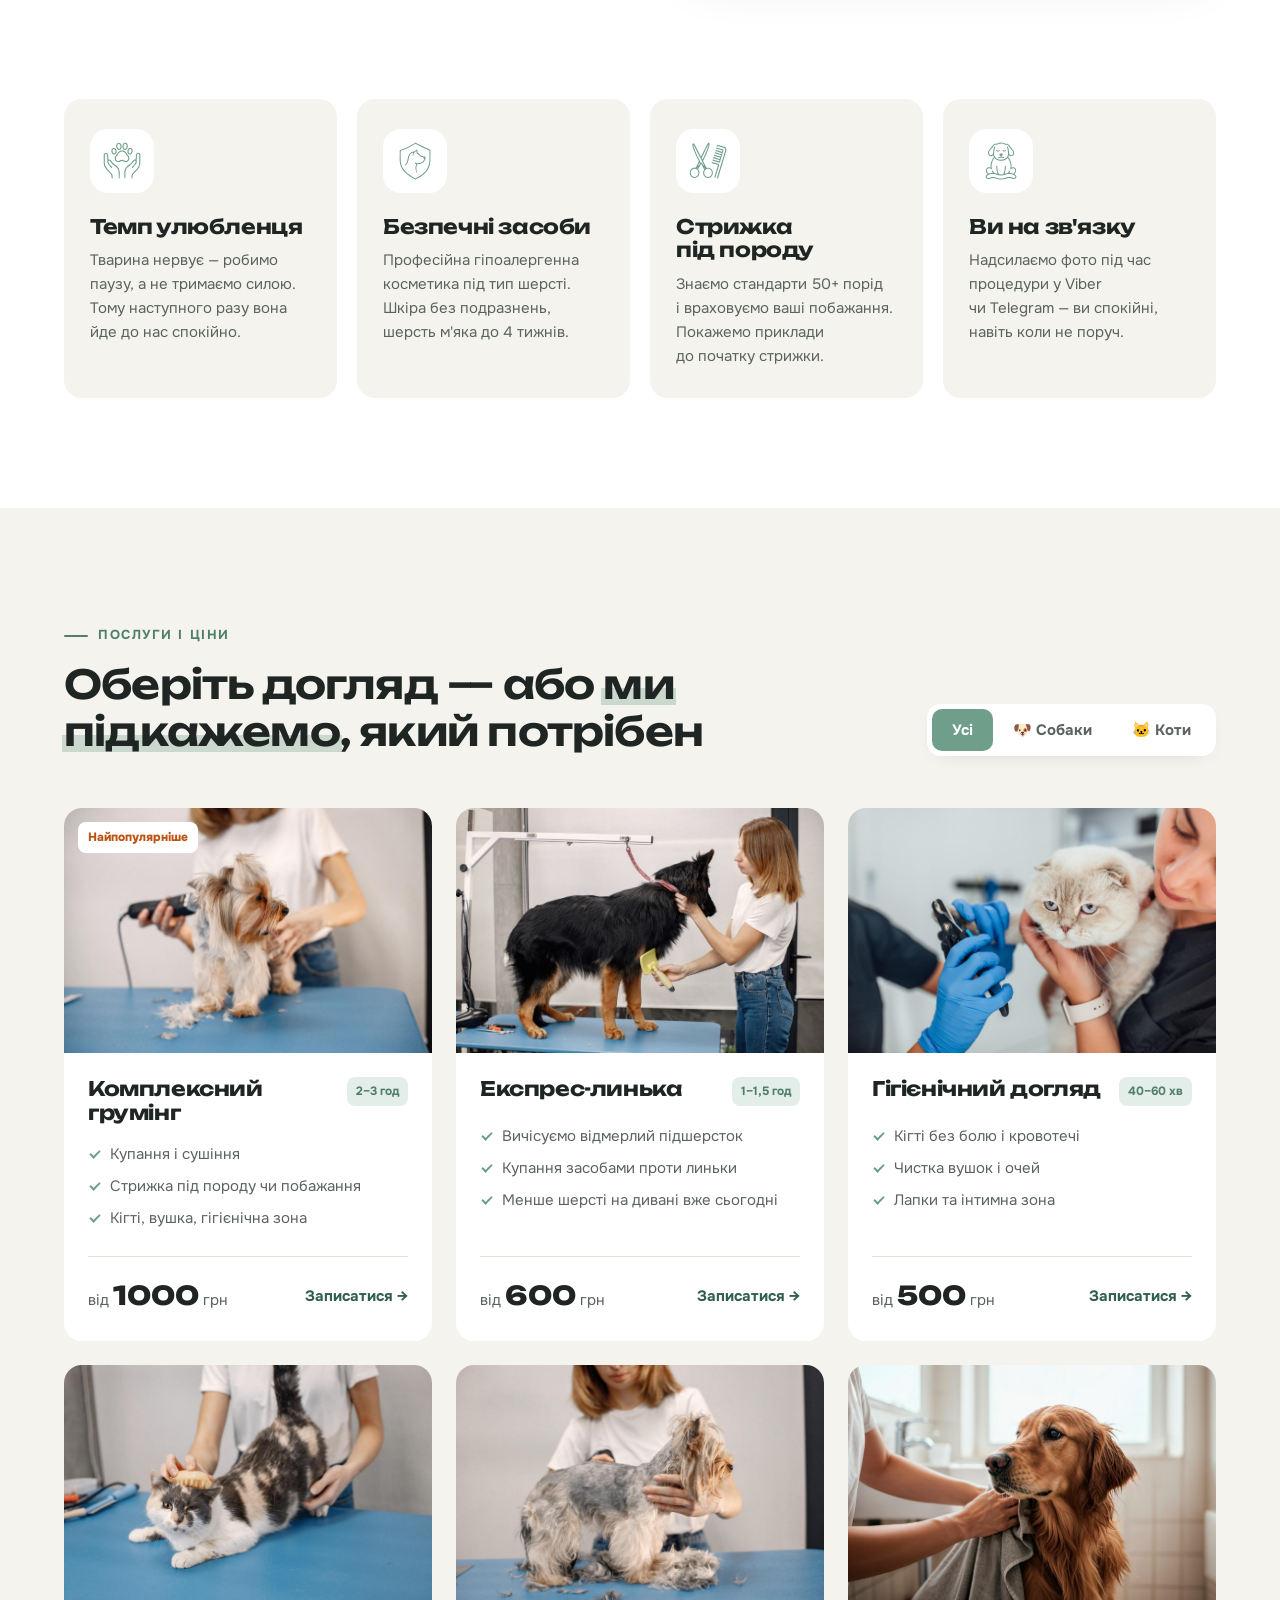
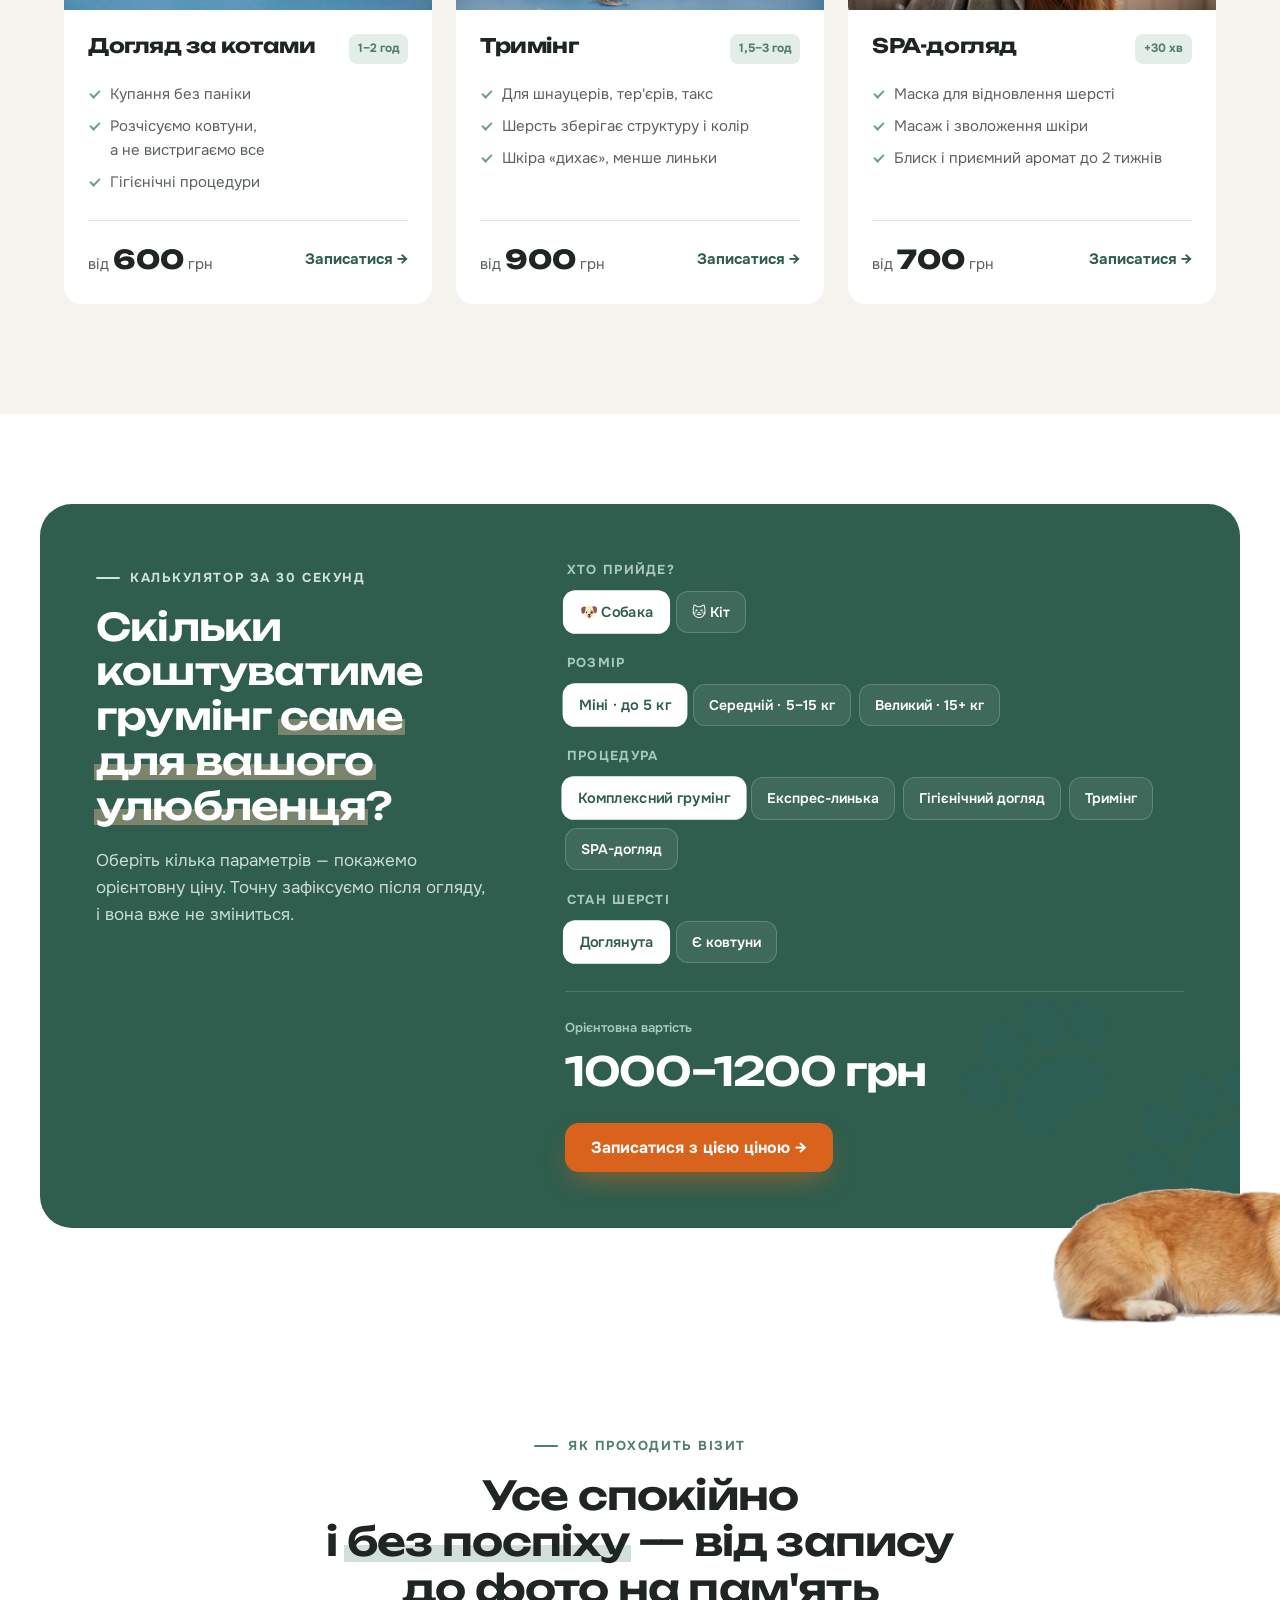
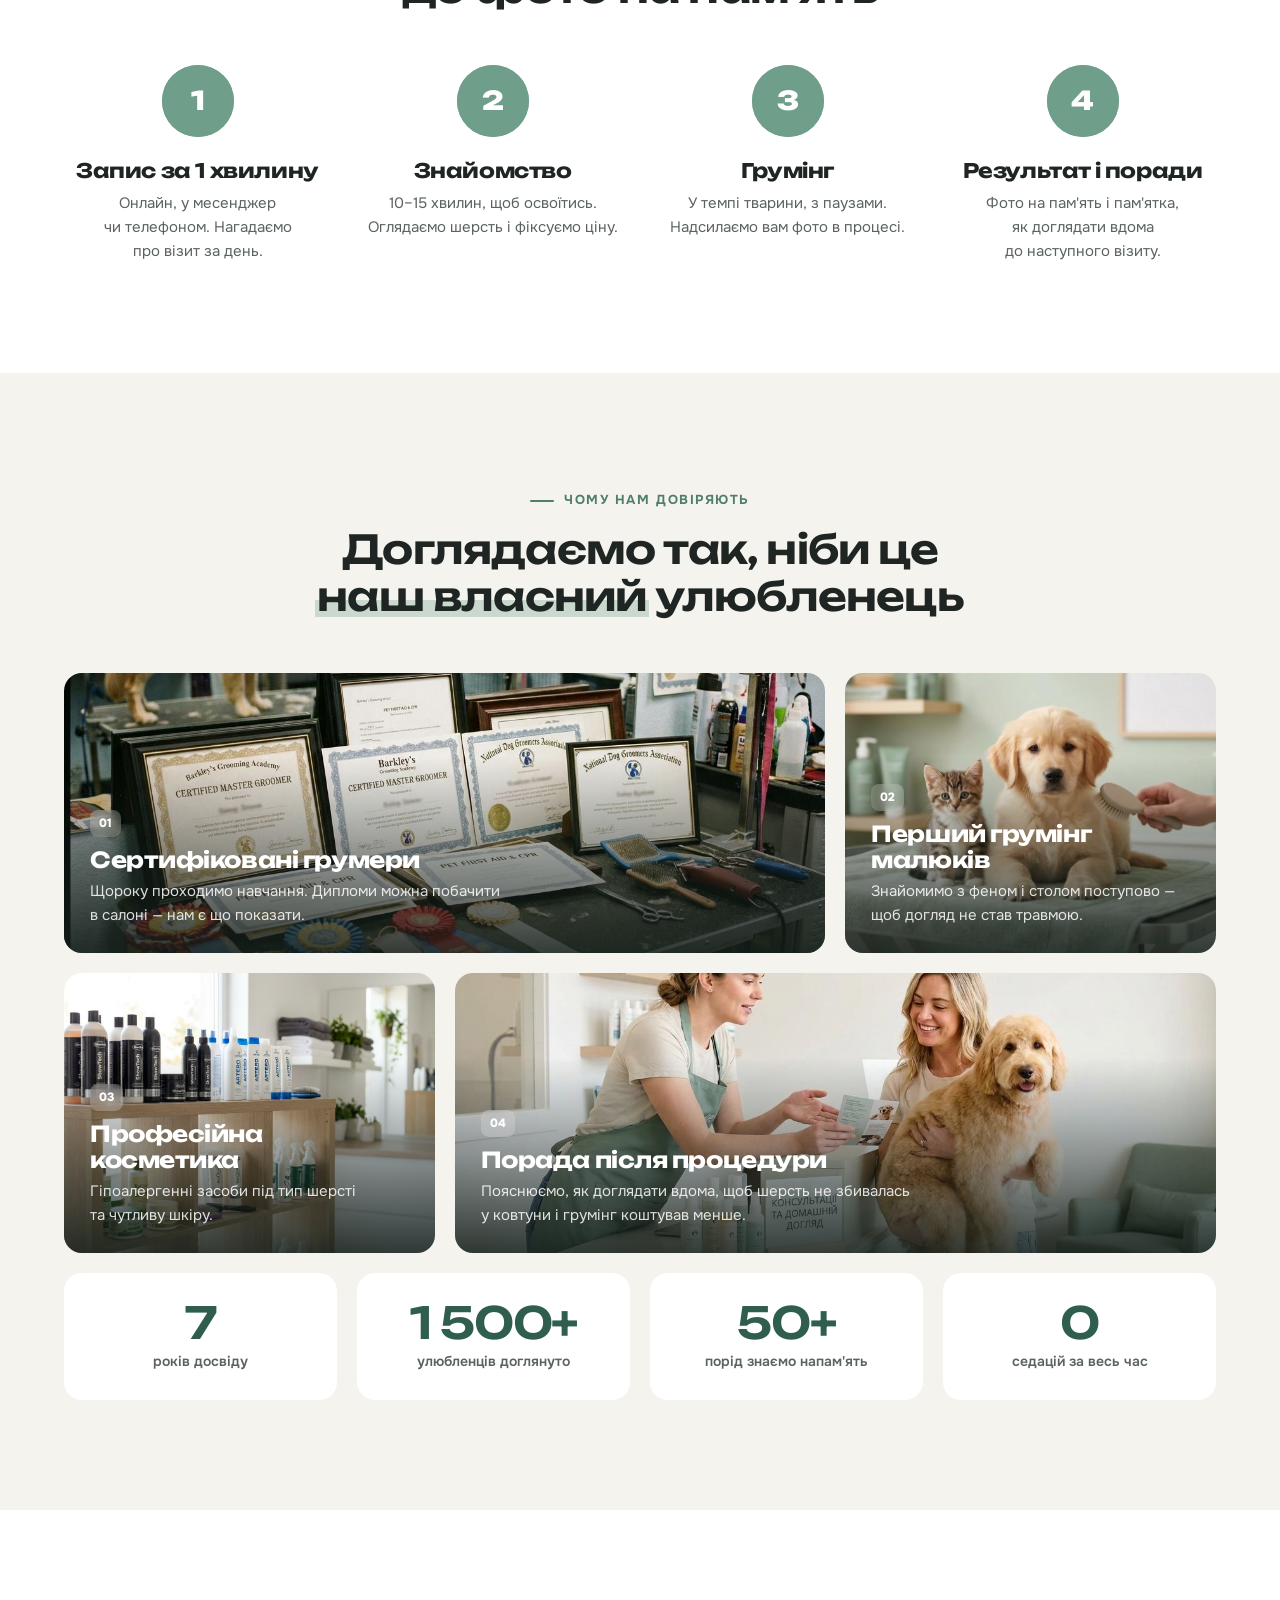
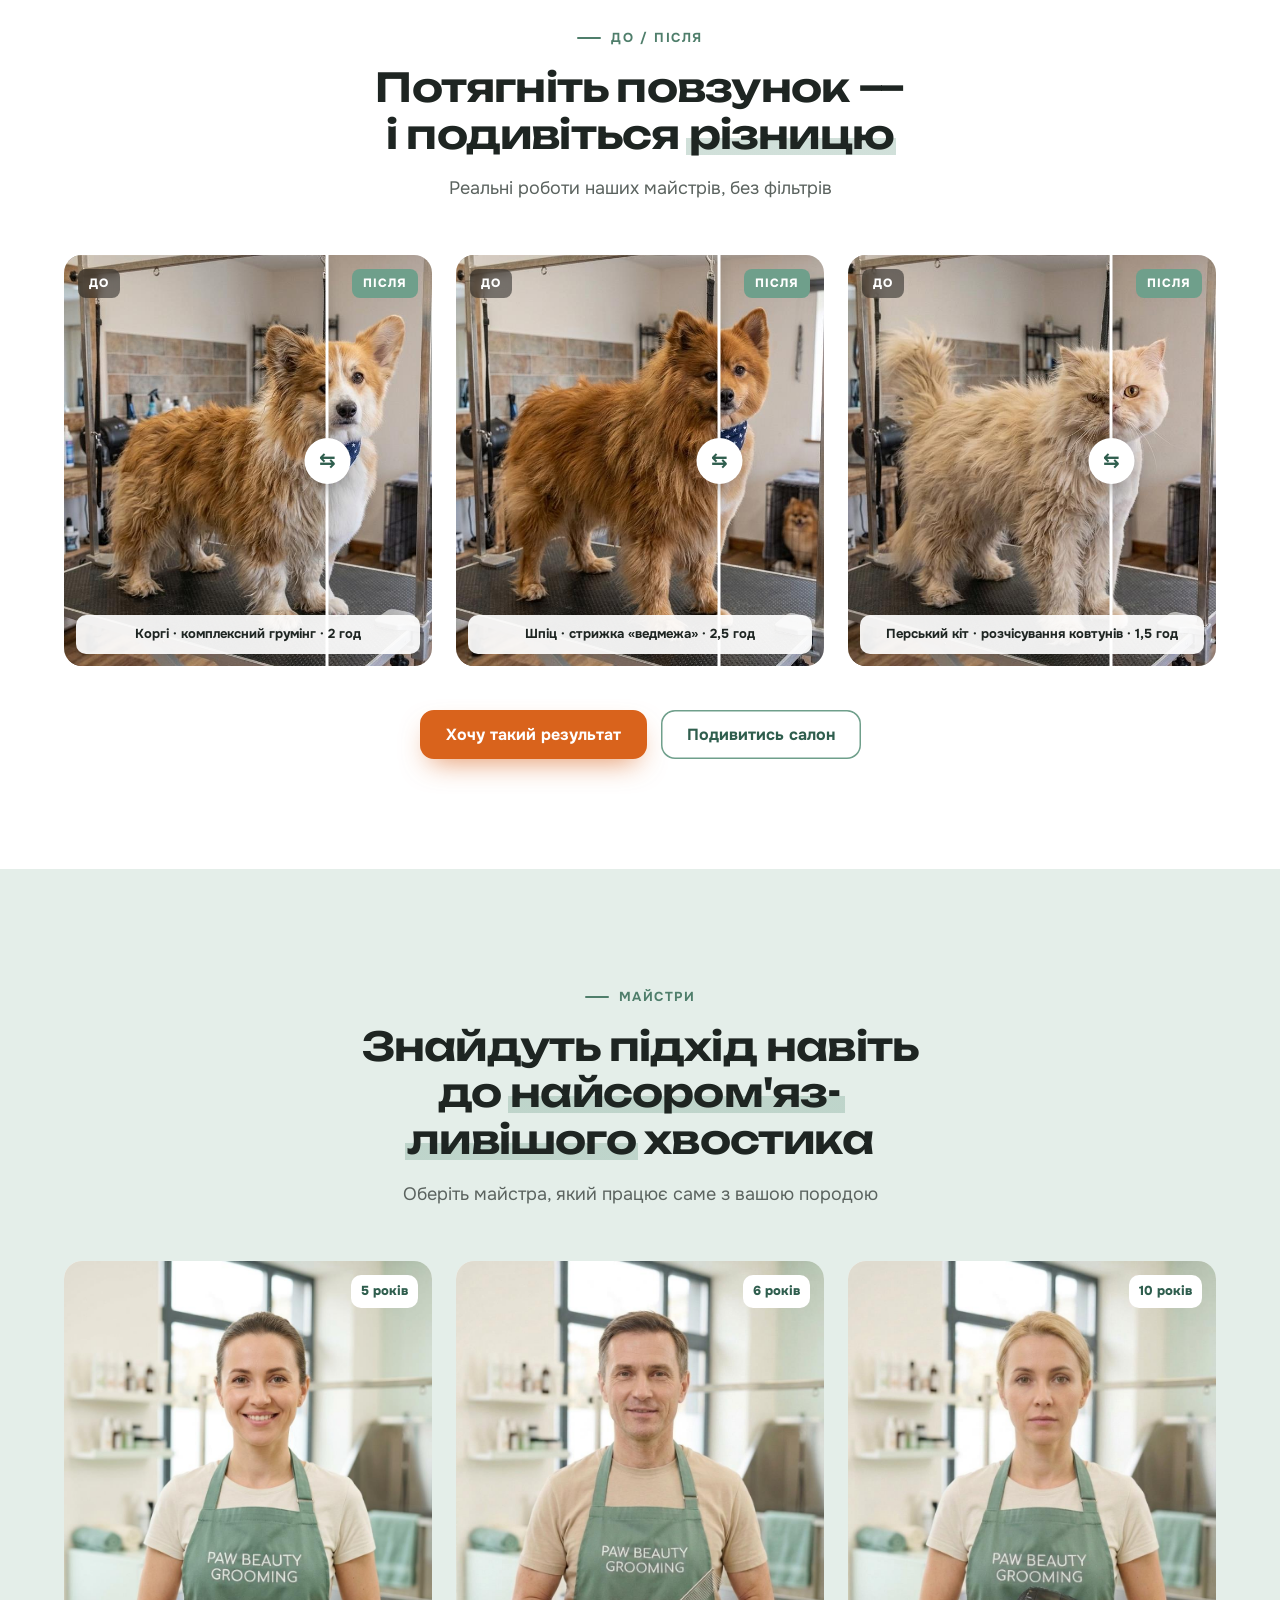
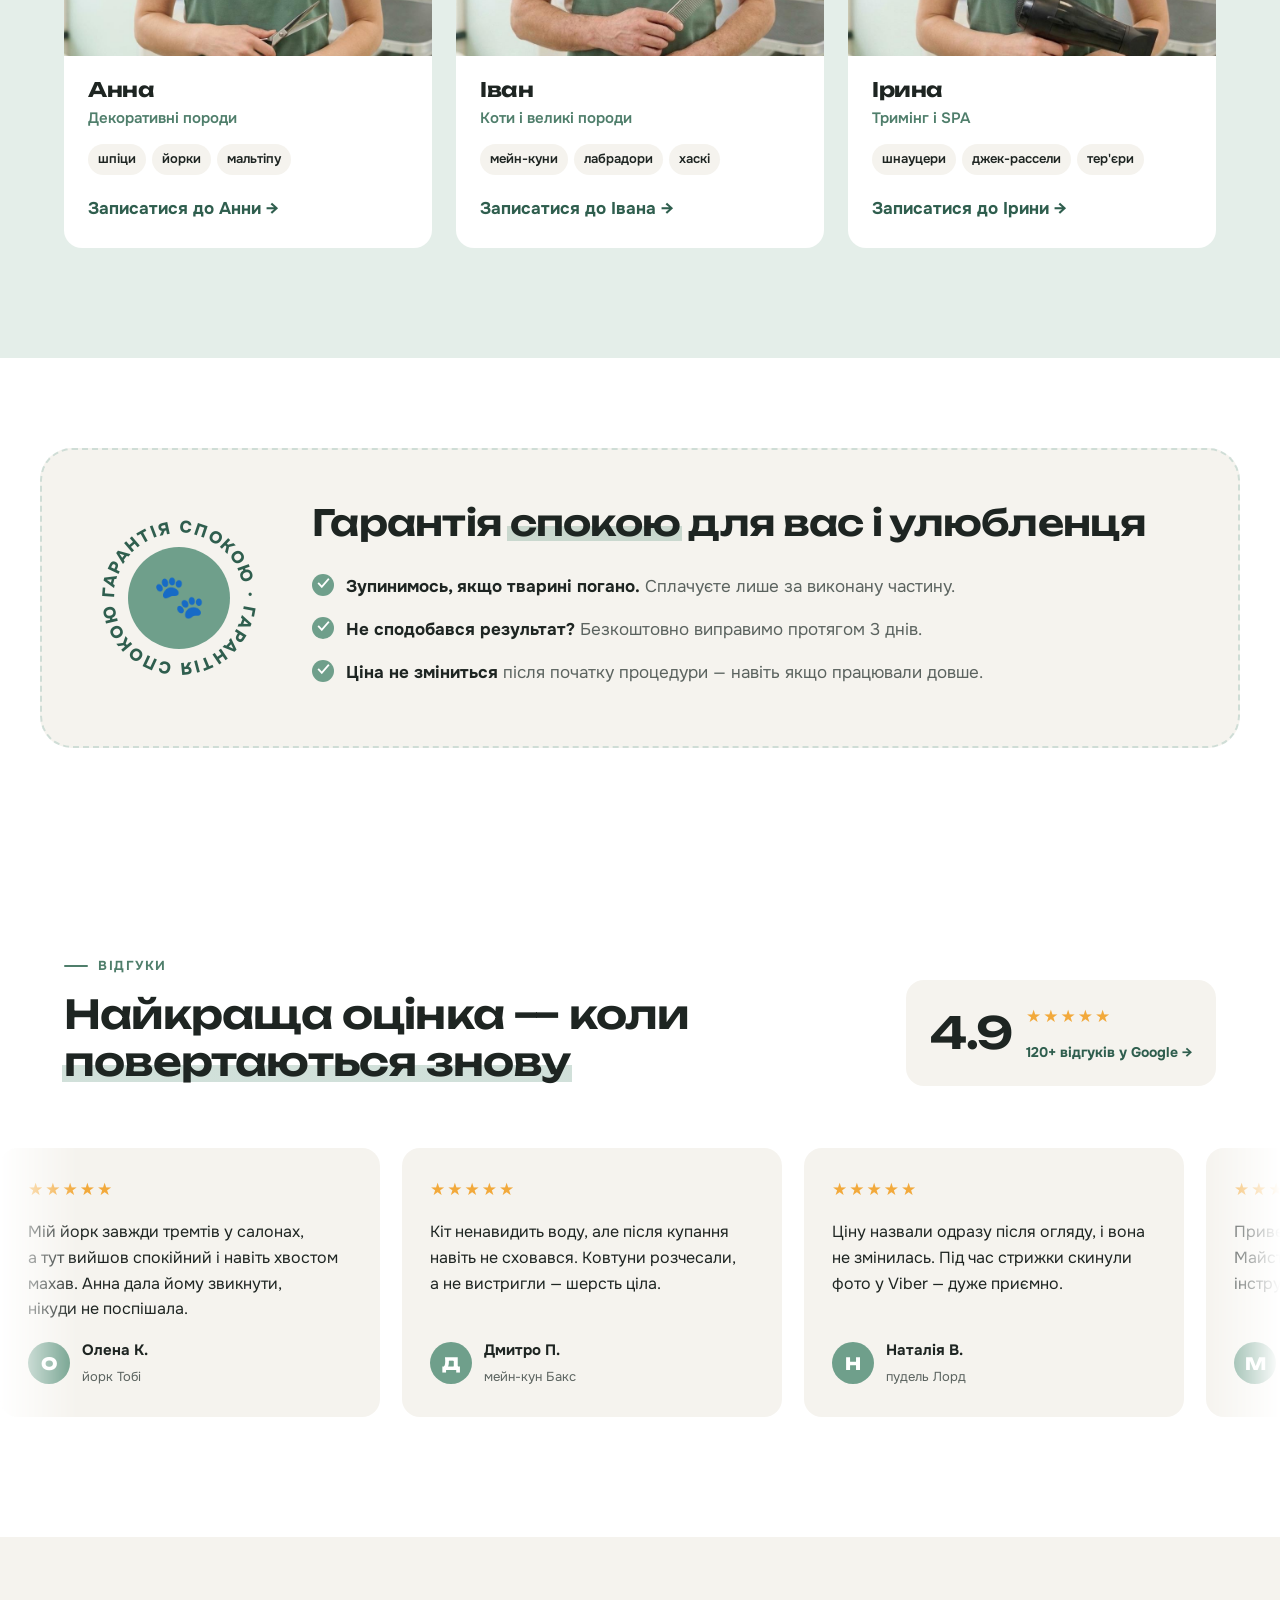
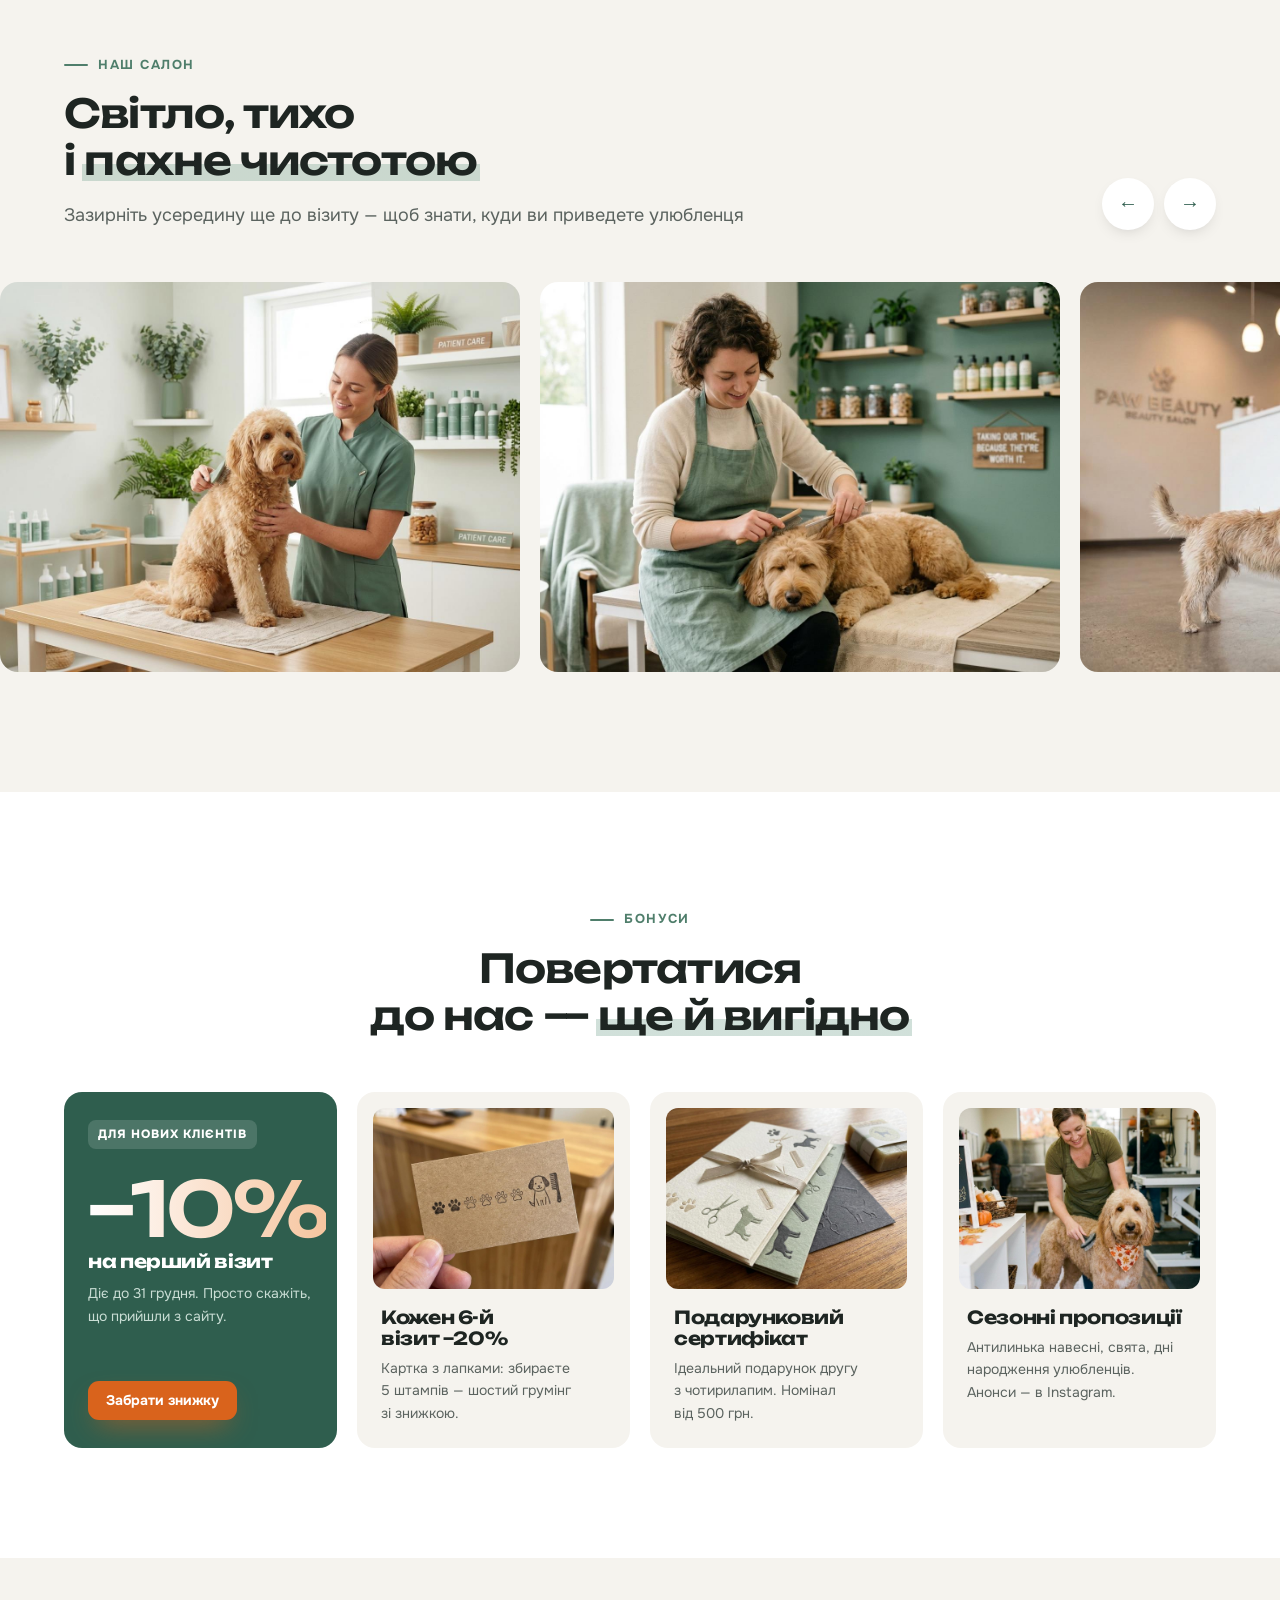
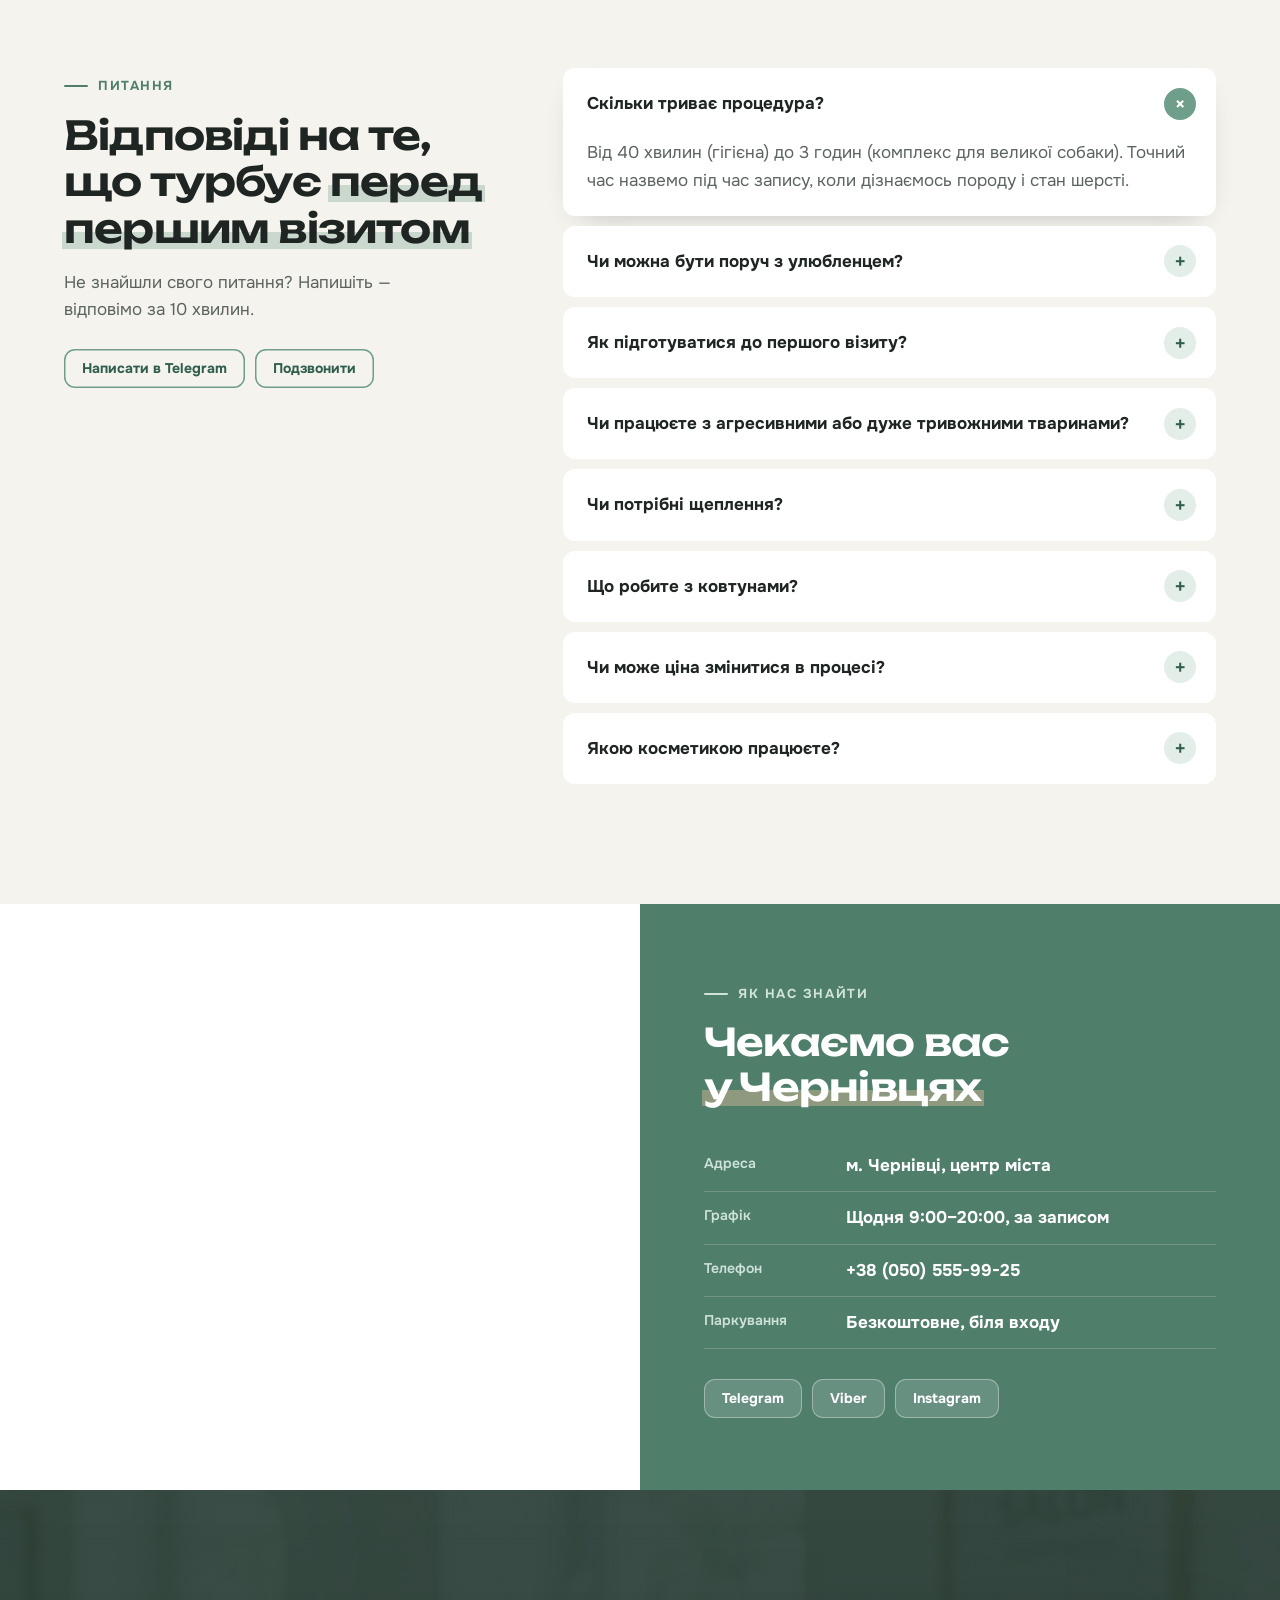
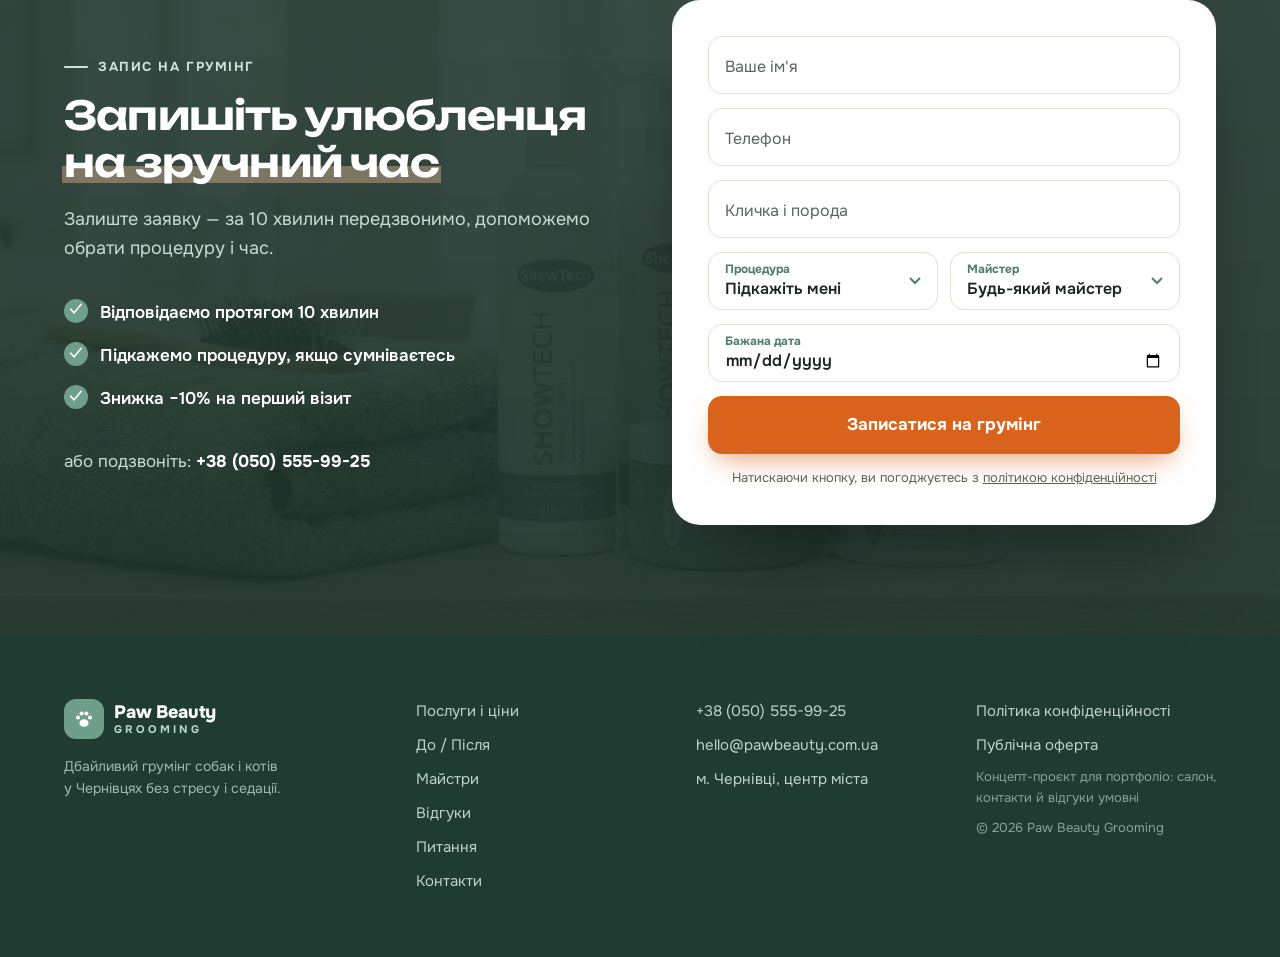
==== commit 504dec0c: "Прибрано мультяшних SVG-песиків — лишився лише коргі Co-Authored-By: Claude Opus 5.5 <noreply@anthro" ====
--- a/index.html
+++ b/index.html
@@ -16,7 +16,7 @@
 <link rel="preconnect" href="https://fonts.googleapis.com">
 <link rel="preconnect" href="https://fonts.gstatic.com" crossorigin>
 <link href="https://fonts.googleapis.com/css2?family=Onest:wght@400;500;600;700&family=Unbounded:wght@500;600;700&display=swap" rel="stylesheet">
-<link rel="stylesheet" href="assets/css/style.css?v=9">
+<link rel="stylesheet" href="assets/css/style.css?v=10">
 </head>
 <body>
 
@@ -78,7 +78,6 @@
     </video>
     <div class="hero__shade"></div>
     <!-- песик-талісман визирає знизу і стежить очима за курсором (малює JS) -->
-    <div class="hero__dog dog" data-dog aria-hidden="true"></div>
   </div>
 
   <div class="hero__content" id="heroContent">
@@ -241,7 +240,6 @@
       <span class="eyebrow eyebrow--light">Калькулятор за&nbsp;30&nbsp;секунд</span>
       <h2>Скільки коштуватиме грумінг <em class="mark">саме для&nbsp;вашого улюбленця</em>?</h2>
       <p>Оберіть кілька параметрів&nbsp;— покажемо орієнтовну ціну. Точну зафіксуємо після огляду, і&nbsp;вона вже не&nbsp;зміниться.</p>
-      <div class="calc__dog dog" data-dog="head" aria-hidden="true"></div>
     </div>
     <form class="calc__form" id="calcForm" onsubmit="return false">
       <fieldset>
@@ -571,8 +569,6 @@
     </div>
     <div class="booking__formwrap">
     <!-- песик визирає з-за верхнього краю форми і тримається лапками -->
-    <div class="peek dog" data-dog="head" aria-hidden="true"></div>
-    <div class="peek-paws dog" data-dog="paws" aria-hidden="true"></div>
     <form class="booking__form reveal" id="bookingForm" style="--d:.1s" novalidate>
       <div class="field"><input id="f-name" name="name" type="text" placeholder=" " required autocomplete="given-name"><label for="f-name">Ваше ім'я</label></div>
       <div class="field"><input id="f-phone" name="phone" type="tel" placeholder=" " required autocomplete="tel" inputmode="tel"><label for="f-phone">Телефон</label><small class="field__err">Вкажіть номер у&nbsp;форматі +380…</small></div>
@@ -655,6 +651,6 @@
 
 <canvas id="confetti" aria-hidden="true"></canvas>
 
-<script src="assets/js/main.js?v=9" defer></script>
+<script src="assets/js/main.js?v=10" defer></script>
 </body>
 </html>
--- a/assets/css/style.css
+++ b/assets/css/style.css
@@ -484,44 +484,10 @@
 /* 3D-нахил карток за мишкою (кути задає JS) */
 .tilt.is-in:hover{transform:perspective(900px) translateY(-8px) rotateX(var(--rx,0deg)) rotateY(var(--ry,0deg))}
 .tilt.is-tilting{transition:transform .18s ease-out,opacity .9s var(--ease)}
-/* ---------- Песик-талісман ---------- */
-.dog svg{display:block;width:100%;height:auto;overflow:visible}
-.dog__ear{transform-box:fill-box;transform-origin:50% 100%}
-.dog__ear--l{animation:earTwitch 6s infinite}
-.dog__ear--r{animation:earTwitch 7.4s 2s infinite}
-@keyframes earTwitch{0%,88%,100%{transform:none}91%{transform:rotate(-12deg)}94%{transform:rotate(5deg)}}
-.dog__eyes{transform-box:fill-box;transform-origin:center;animation:blink 4.6s infinite}
-@keyframes blink{0%,94%,100%{transform:none}96.5%{transform:scaleY(.1)}}
-.dog__tongue{transform-box:fill-box;transform-origin:50% 0;transform:scaleY(0);transition:transform .35s var(--ease)}
-.dog-happy .dog__tongue{transform:none}
-/* перший екран: визирає знизу ліворуч */
-.hero__dog{position:absolute;left:max(24px,calc((100vw - 1200px)/2 + 24px));bottom:0;width:150px;transform:translateY(105%);animation:dogUp 1s var(--ease) 1.8s forwards}
-.hero__dog .dog__paws{position:absolute;left:0;right:0;bottom:-2px}
-@keyframes dogUp{to{transform:translateY(14px)}}
-@media (max-width:1100px){.hero__dog{display:none}}
-/* форма запису: голова виринає з-за верхнього краю, лапки чіпляються за край */
-.booking__formwrap{position:relative}
-.peek{position:absolute;right:56px;bottom:100%;width:130px;height:106px;overflow:hidden;pointer-events:none}
-.peek .dog__head{transform:translateY(100%);transition:transform .9s var(--ease) .3s}
-.peek-paws{position:absolute;right:56px;top:-13px;width:130px;z-index:2;pointer-events:none;transform:scale(0);transition:transform .5s cubic-bezier(.3,1.6,.5,1) 1.05s}
-.booking__formwrap.is-in .peek .dog__head{transform:translateY(8%)}
-.booking__formwrap.is-in .peek-paws{transform:none}
-@media (max-width:900px){.booking__formwrap{margin-top:70px}}
 /* песик-коргі, що мандрує сторінкою (JS: dogFly) — шар у координатах документа */
 .dogfly{position:absolute;left:0;top:0;z-index:30;pointer-events:none;will-change:transform;transform-origin:50% 100%}
 .dogfly__pose{display:block;width:auto;max-width:none}
 .dogfly__jump{display:none;background:url(../img/dog/jump.webp) no-repeat}
-/* калькулятор: виглядає з-під нижнього краю лівої колонки, підстрибує при зміні ціни */
-.calc__intro{display:flex;flex-direction:column}
-.calc__dog{width:200px;margin:auto auto -56px;padding-top:24px;overflow:hidden;pointer-events:none}
-.calc__dog .dog__head{transform:translateY(105%);transition:transform 1s var(--ease) .5s}
-.calc__box.is-in .calc__dog .dog__head{transform:none}
-.calc__dog.hop svg{animation:hop .5s var(--ease)}
-@keyframes hop{0%,100%{translate:0 0;rotate:0deg}40%{translate:0 -14px;rotate:-4deg}70%{translate:0 -4px;rotate:2deg}}
-.calc__intro,.calc__form{position:relative;z-index:1}
-@media (max-width:900px){.calc__dog{display:none}}
-@media (max-width:600px){.peek,.peek-paws{right:28px;width:110px}.peek{height:90px}.peek-paws{top:-11px}}
-
 /* відбиток лапки там, де клікнули */
 .paw-stamp{position:fixed;z-index:200;width:30px;height:30px;margin:-15px 0 0 -15px;pointer-events:none;fill:var(--sage);animation:stamp .9s var(--ease) forwards}
 @keyframes stamp{0%{opacity:0;transform:rotate(var(--r)) scale(1.8)}25%{opacity:.85;transform:rotate(var(--r)) scale(.9)}40%{transform:rotate(var(--r)) scale(1)}100%{opacity:0;transform:rotate(var(--r)) scale(1) translateY(-6px)}}
@@ -618,5 +584,4 @@
 @media (prefers-reduced-motion:reduce){
   *,*::before,*::after{animation:none!important;transition:none!important;scroll-behavior:auto!important}
   .reveal,.reveal-scale{opacity:1;transform:none}
-  .hero__dog{transform:translateY(14px)}
-}
+}
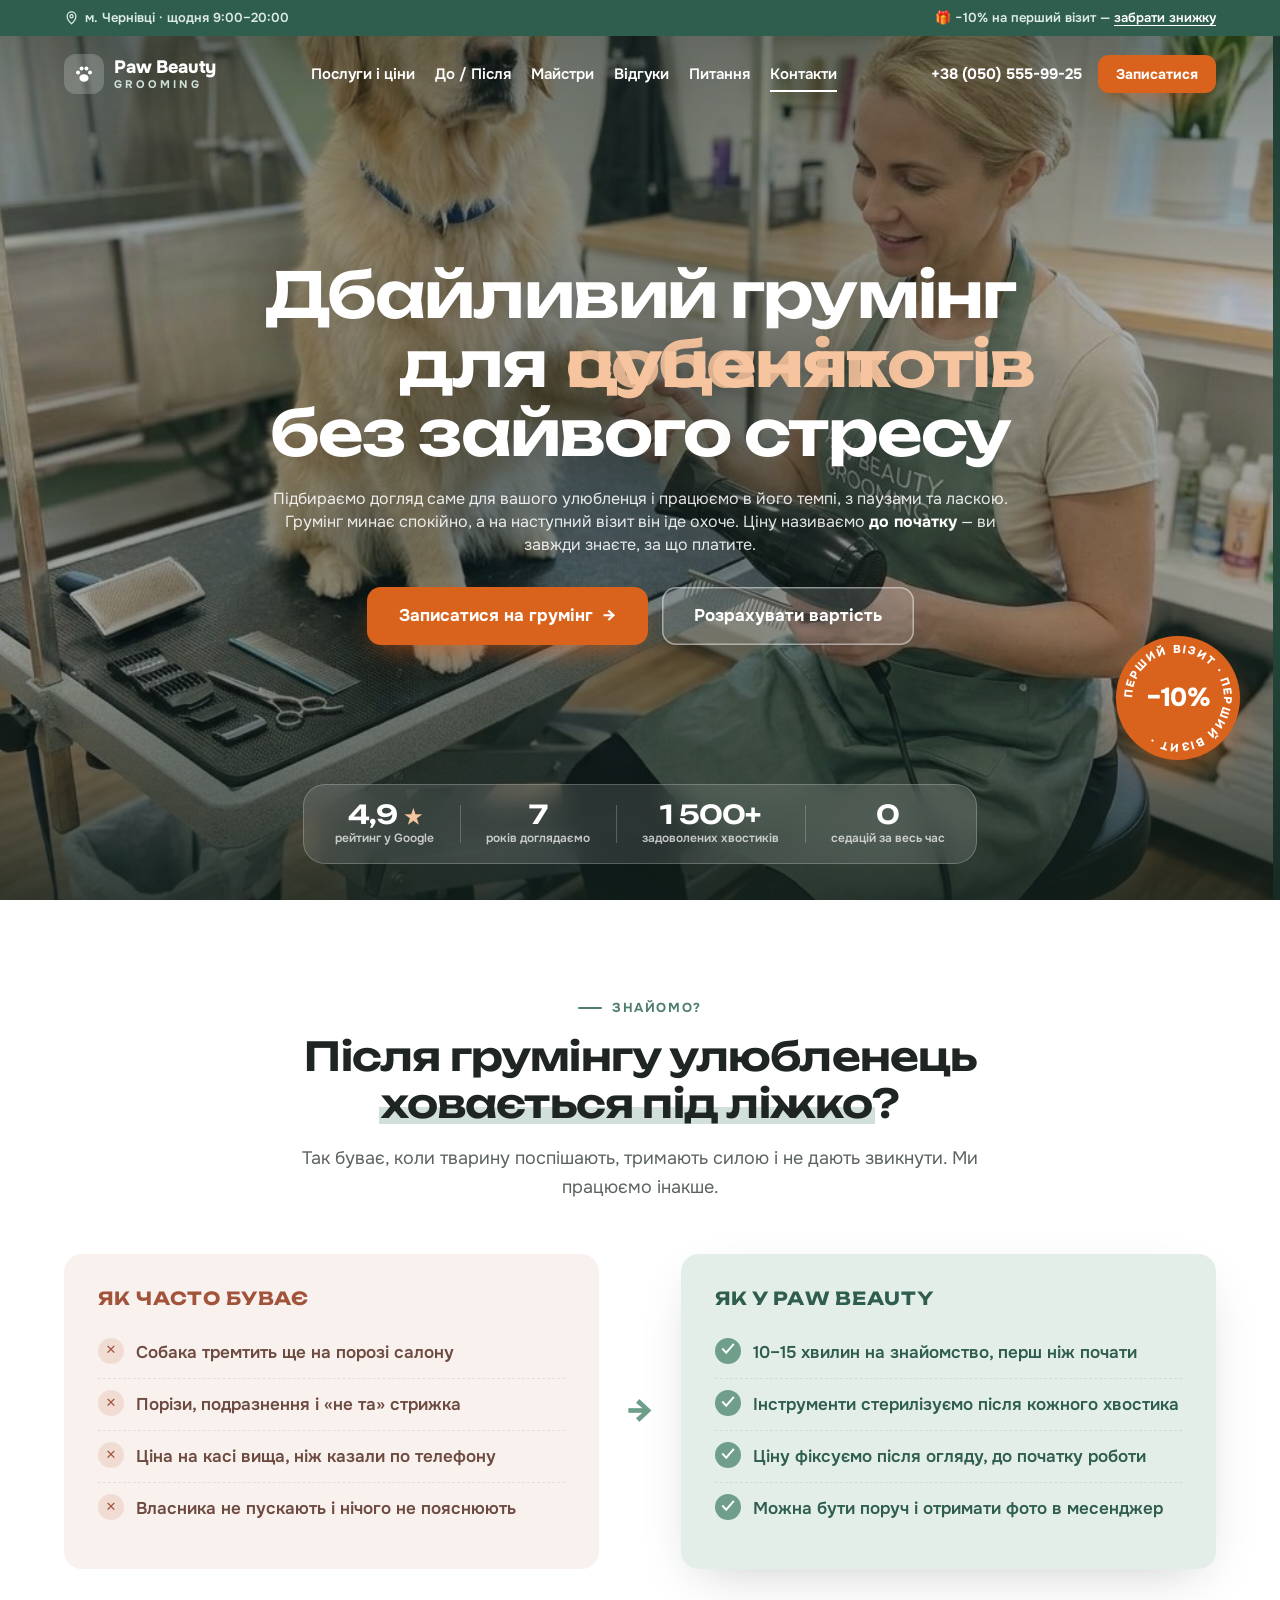
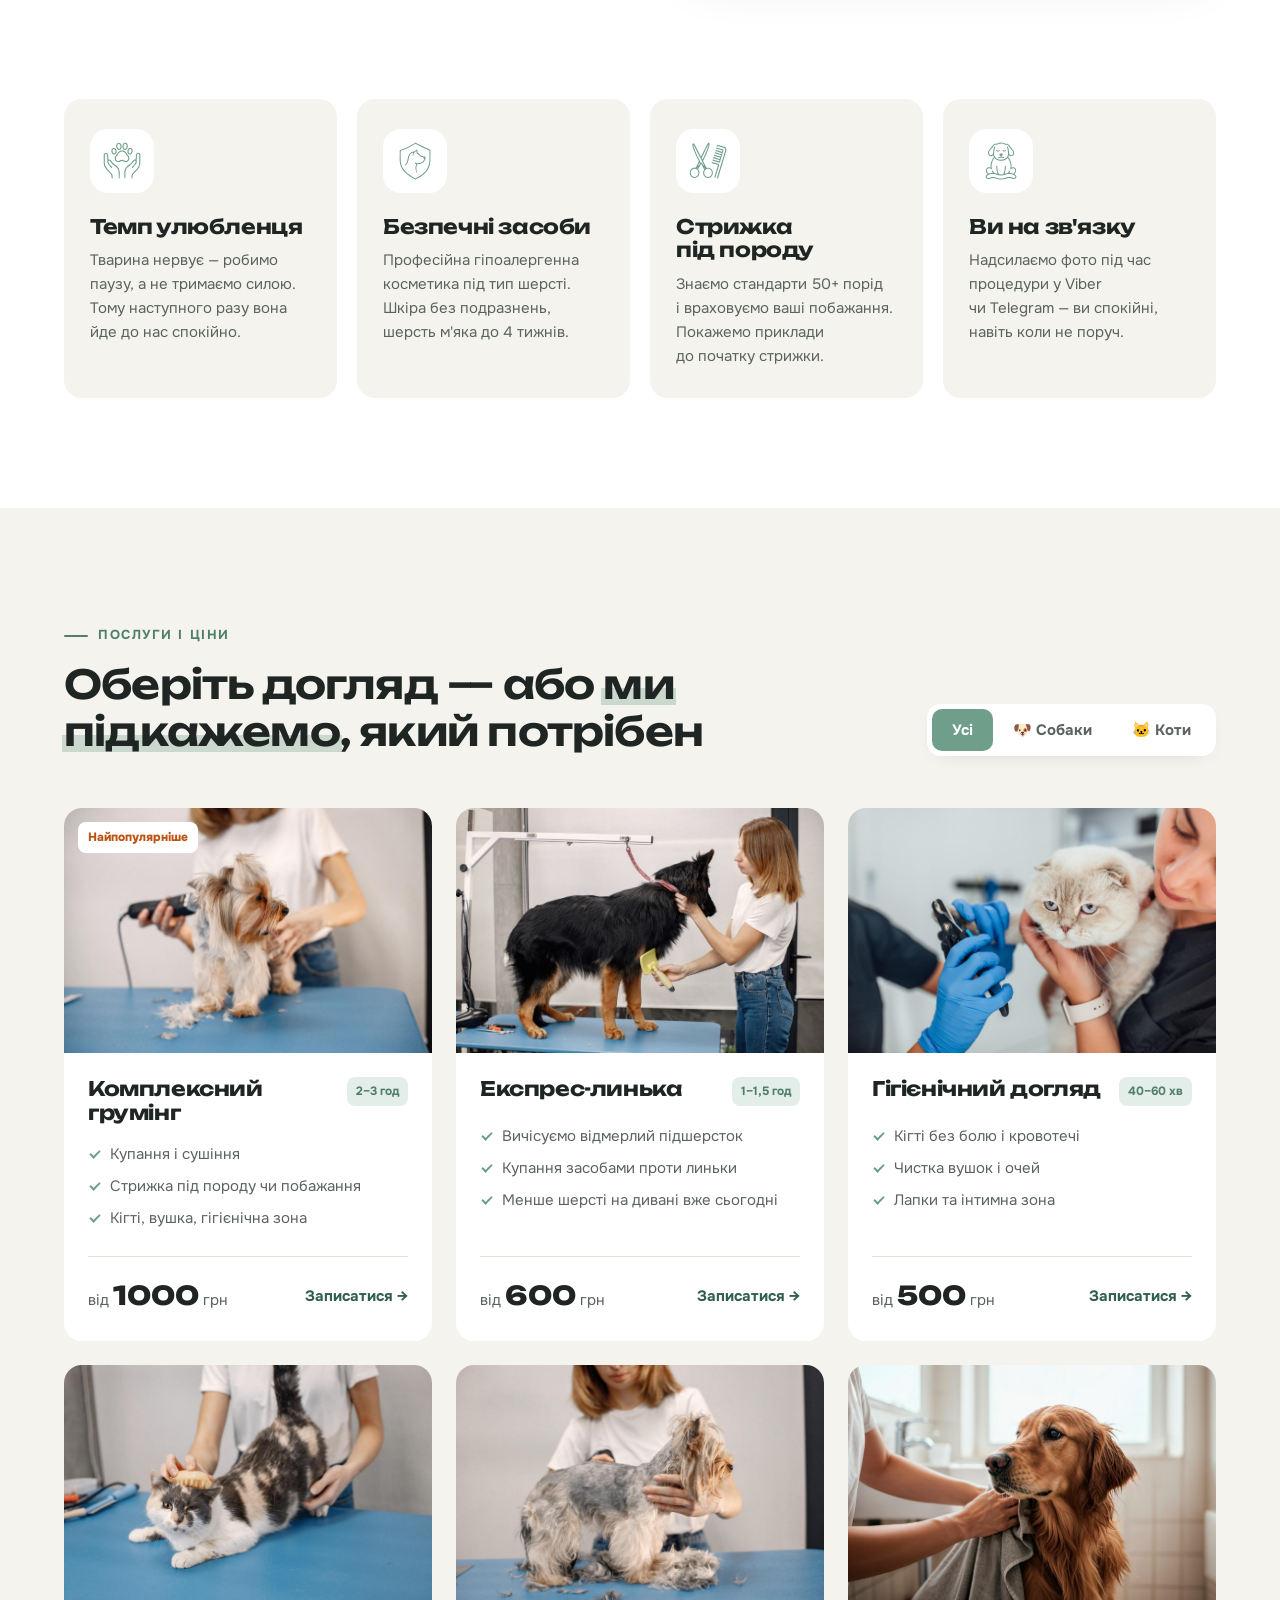
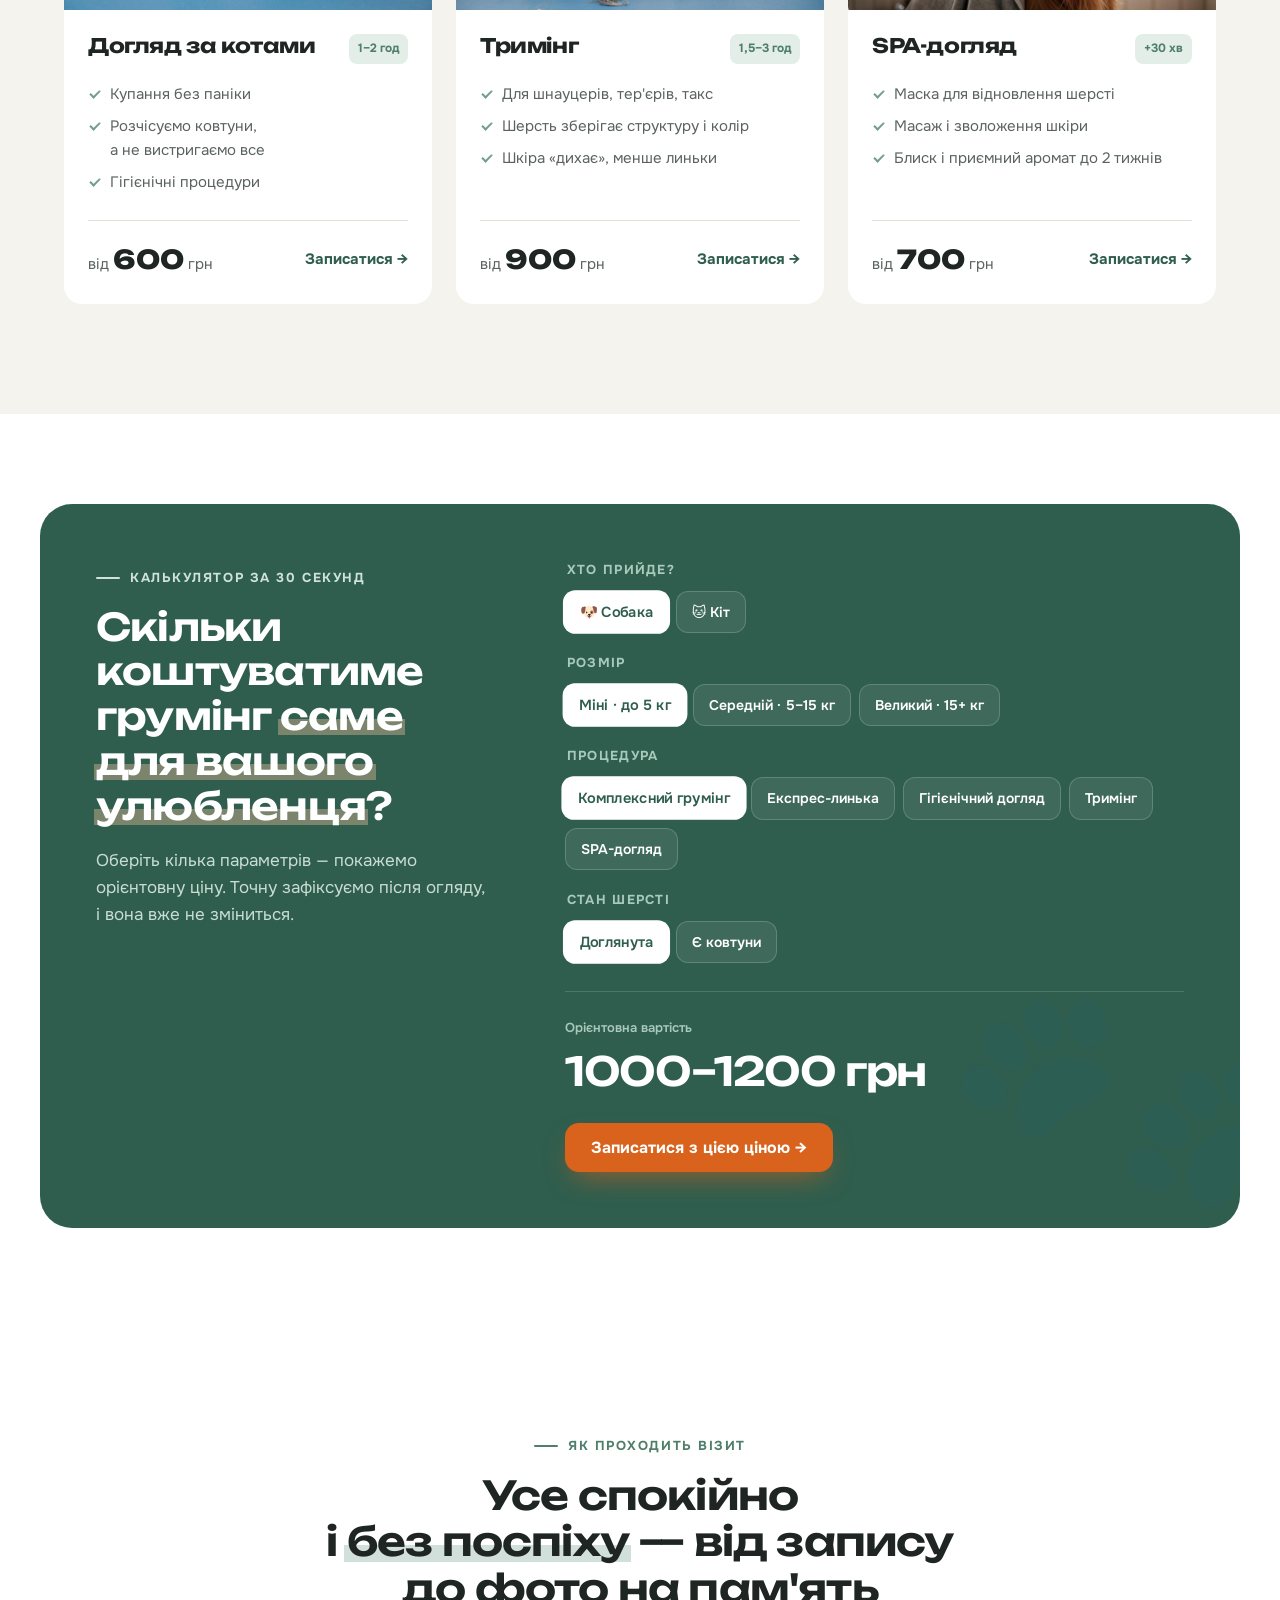
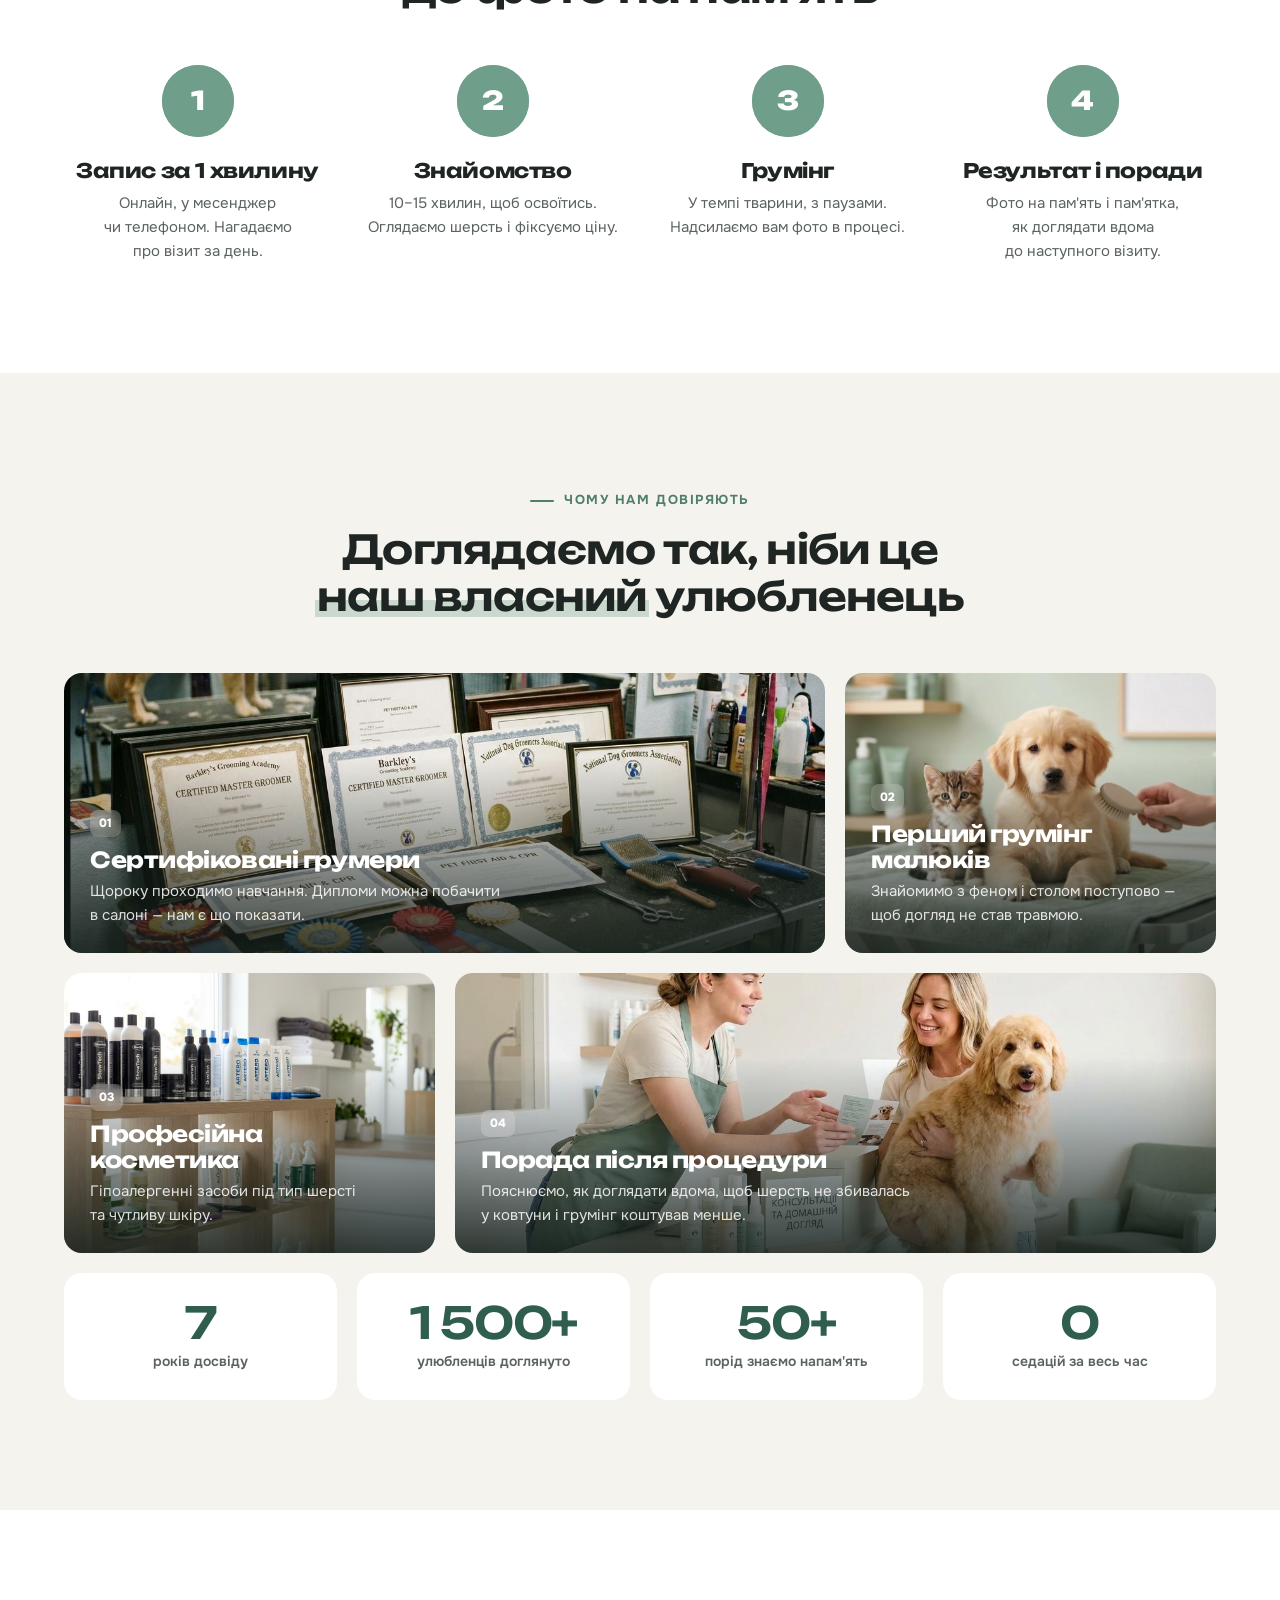
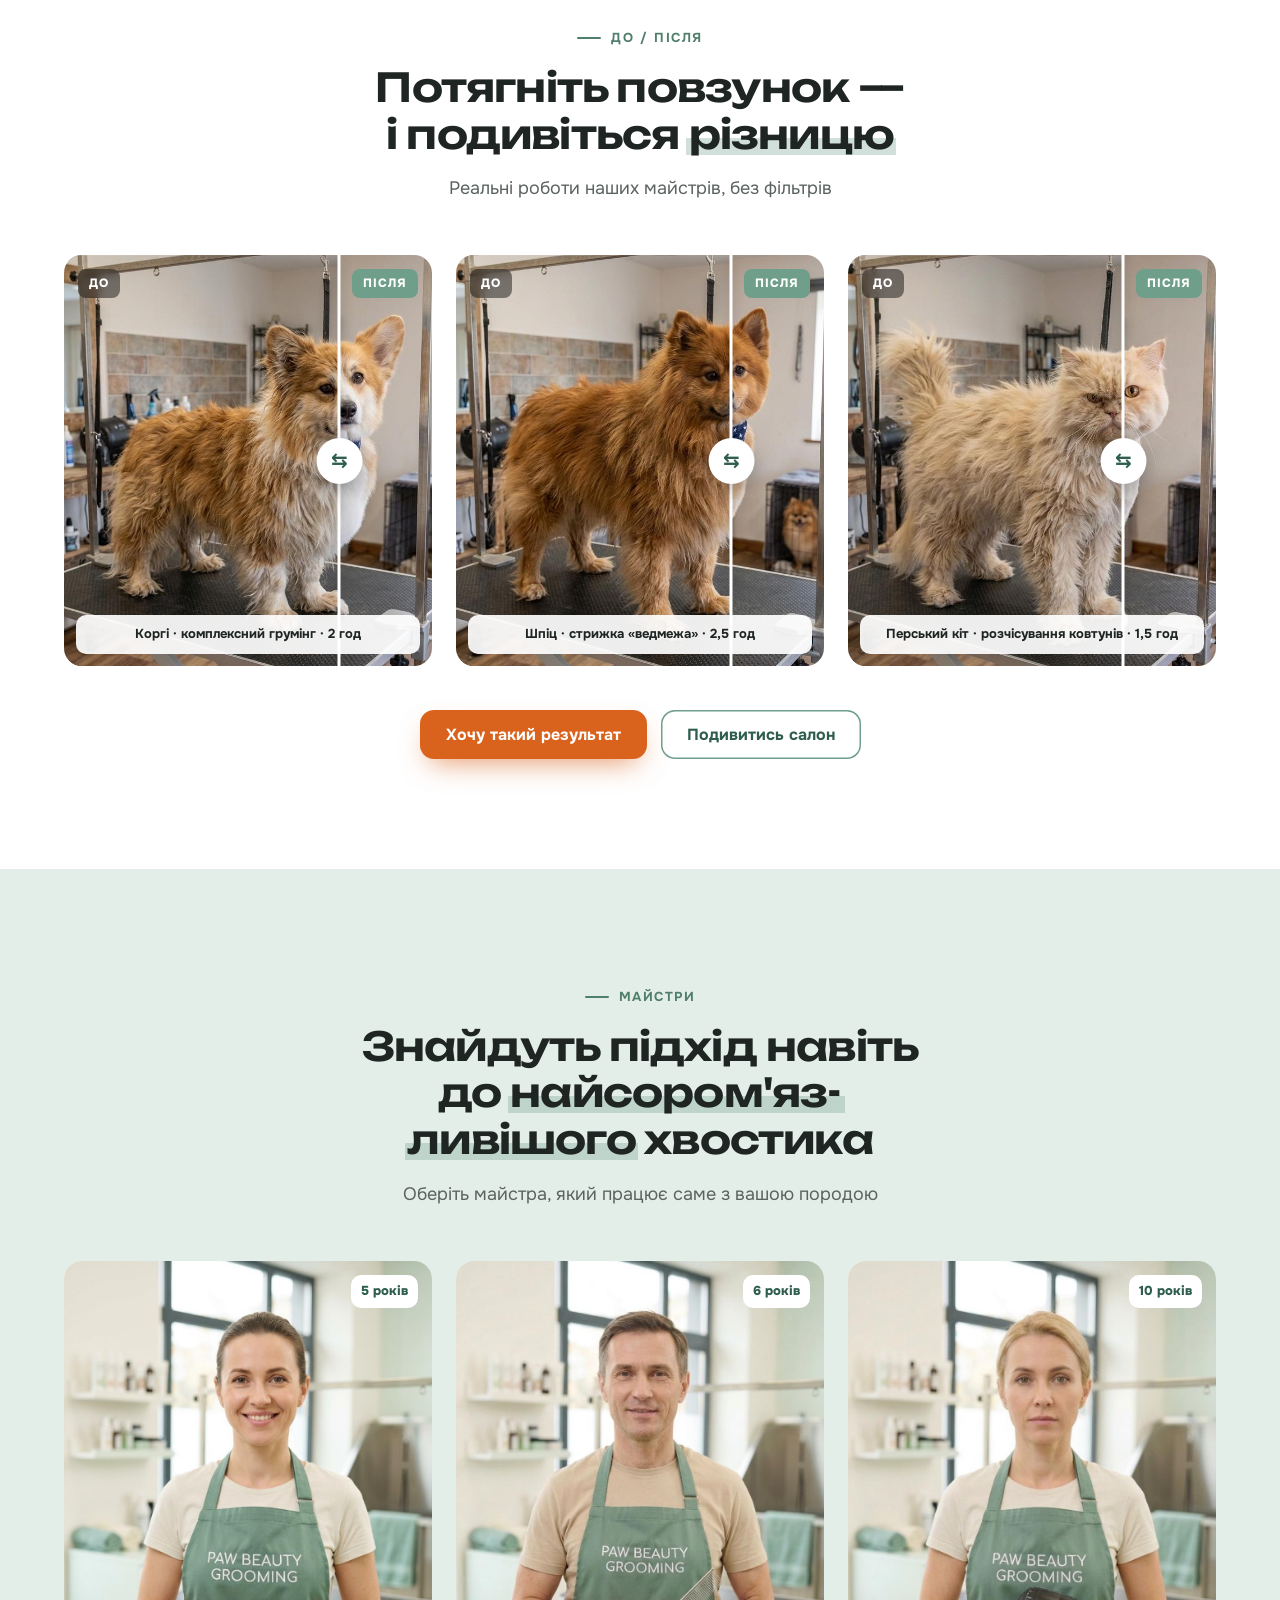
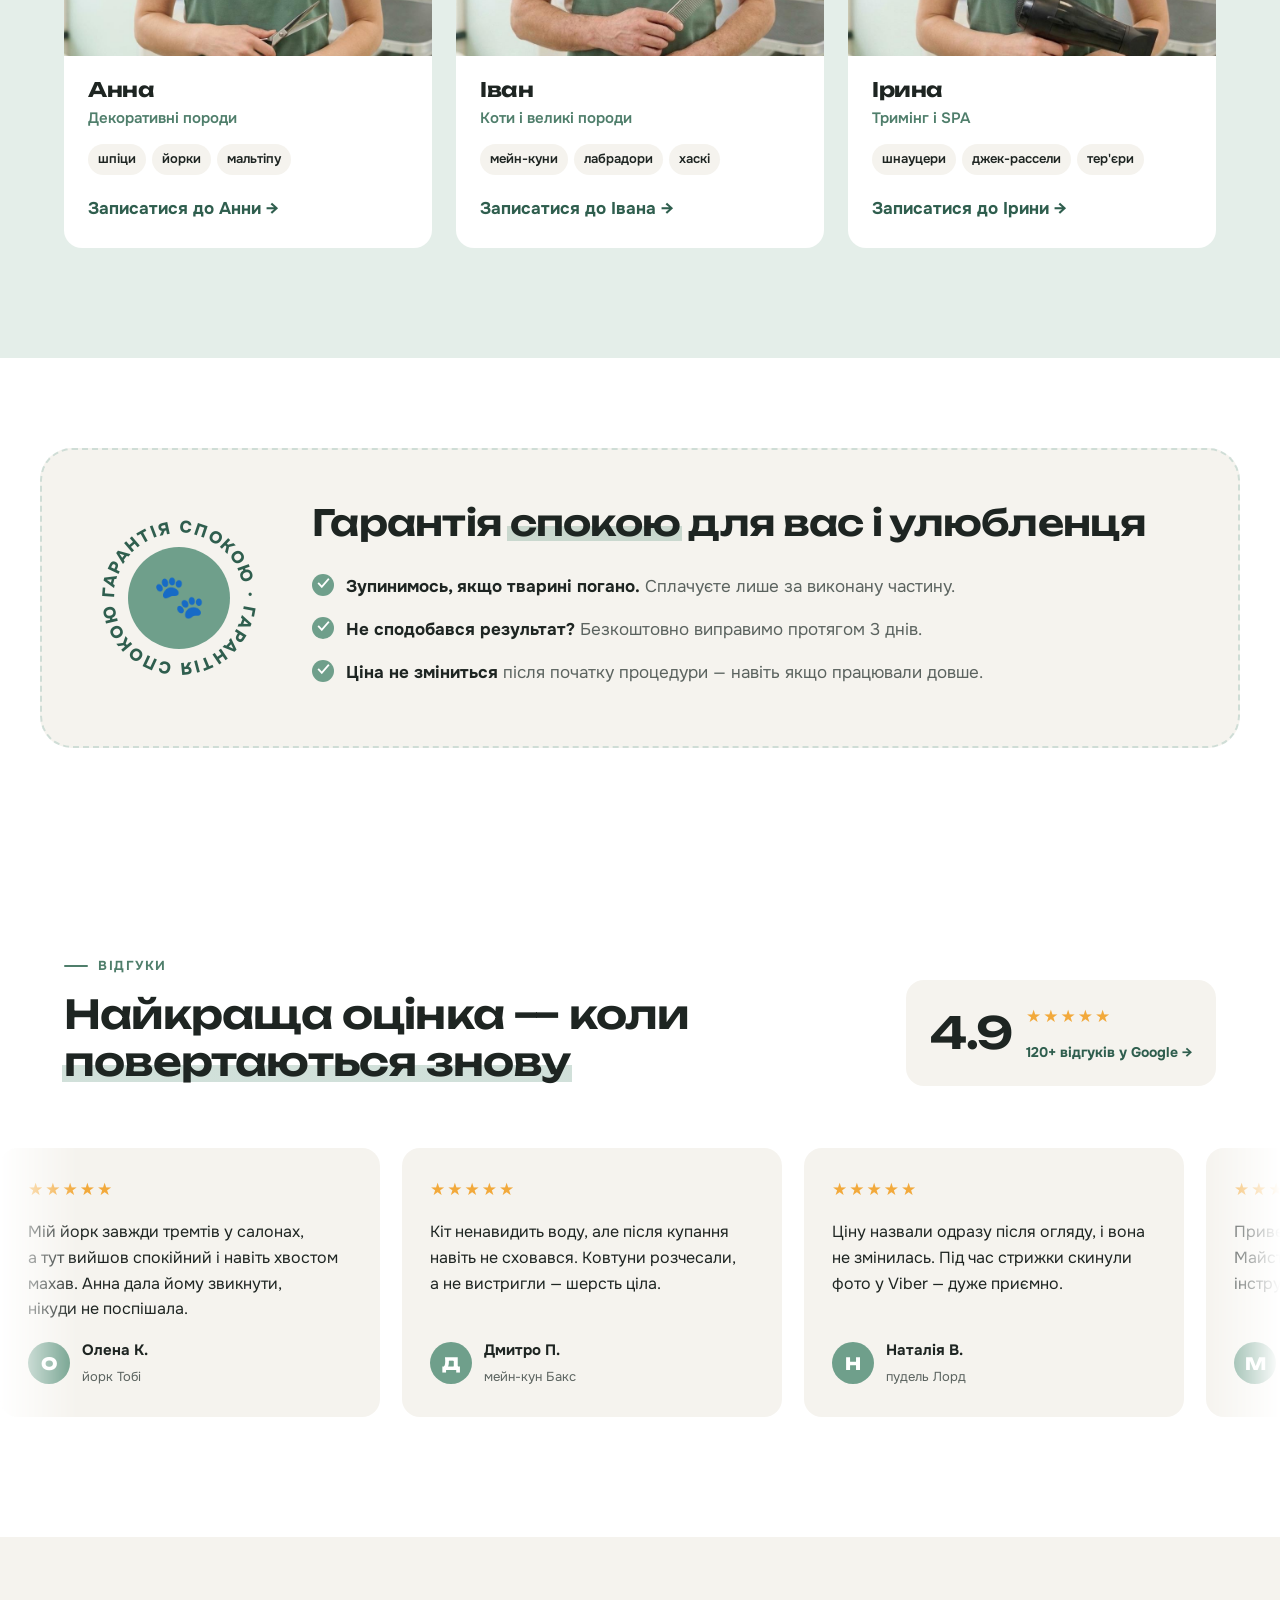
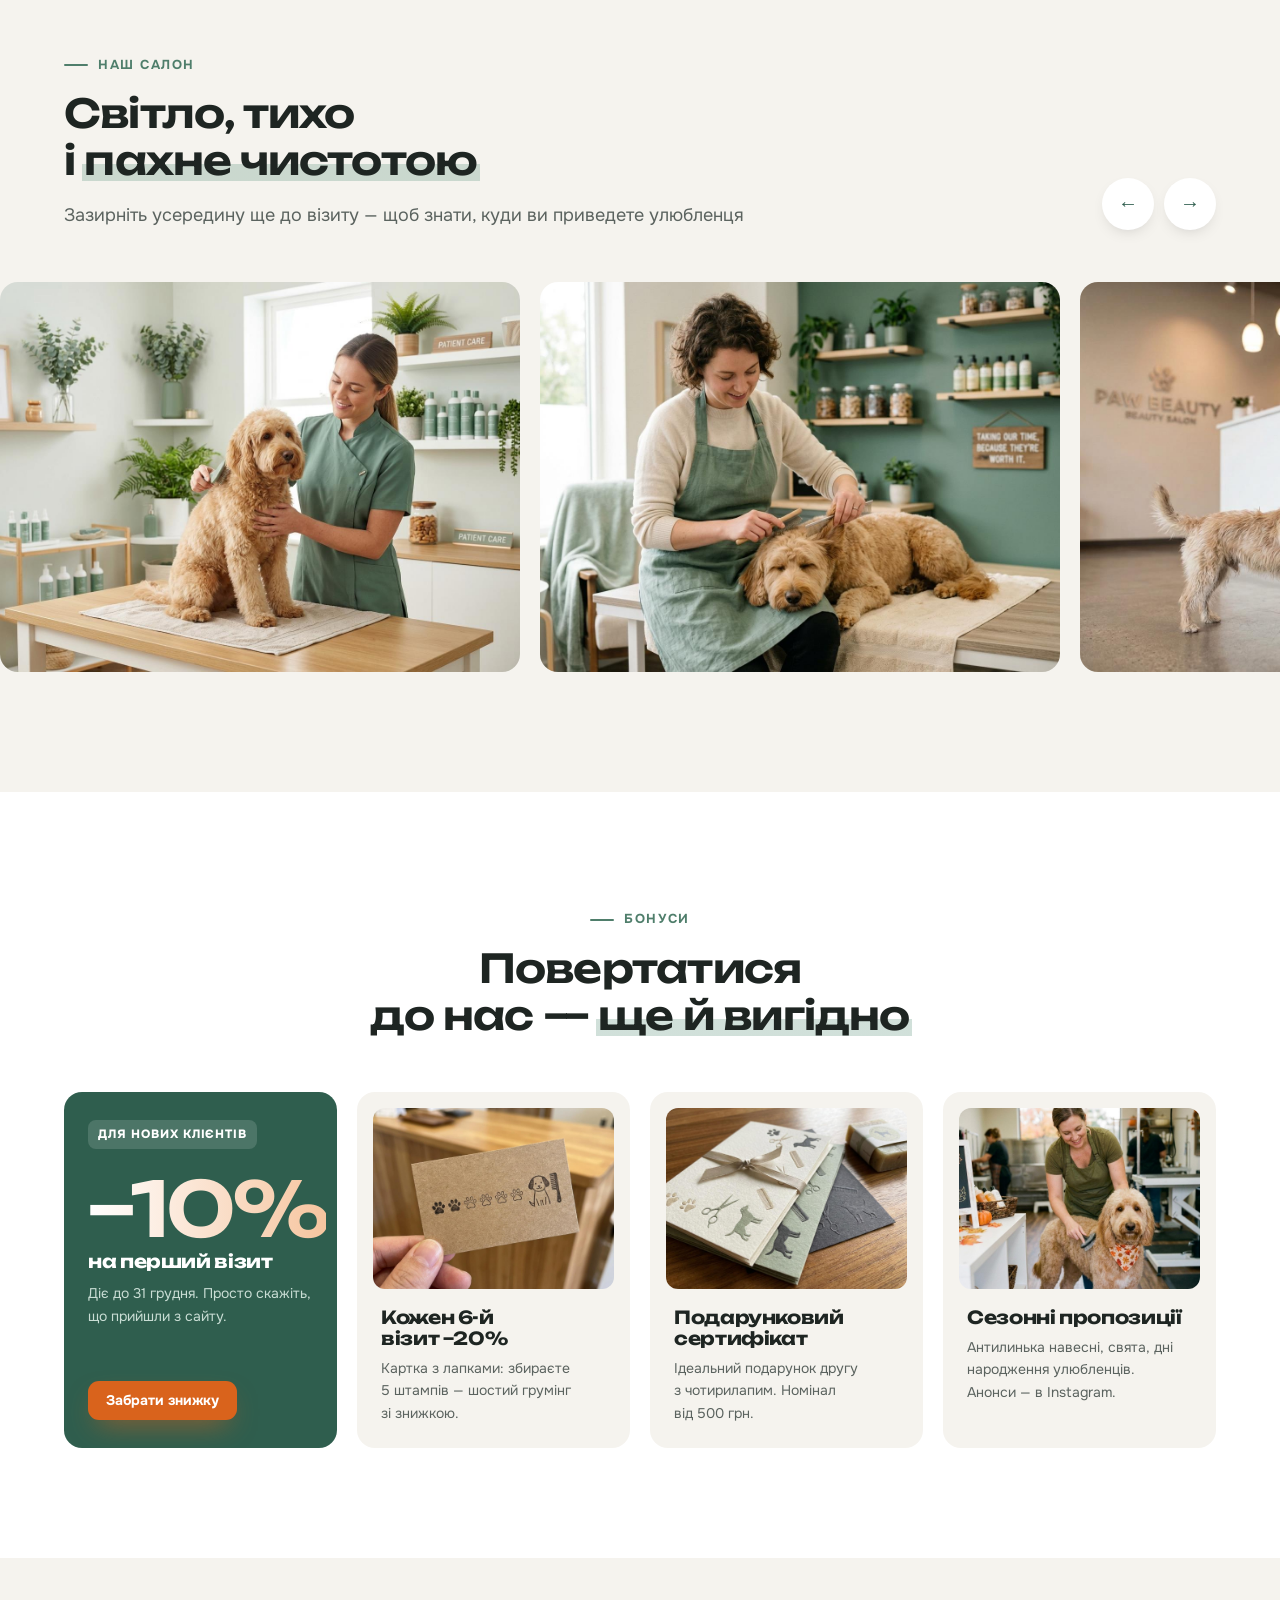
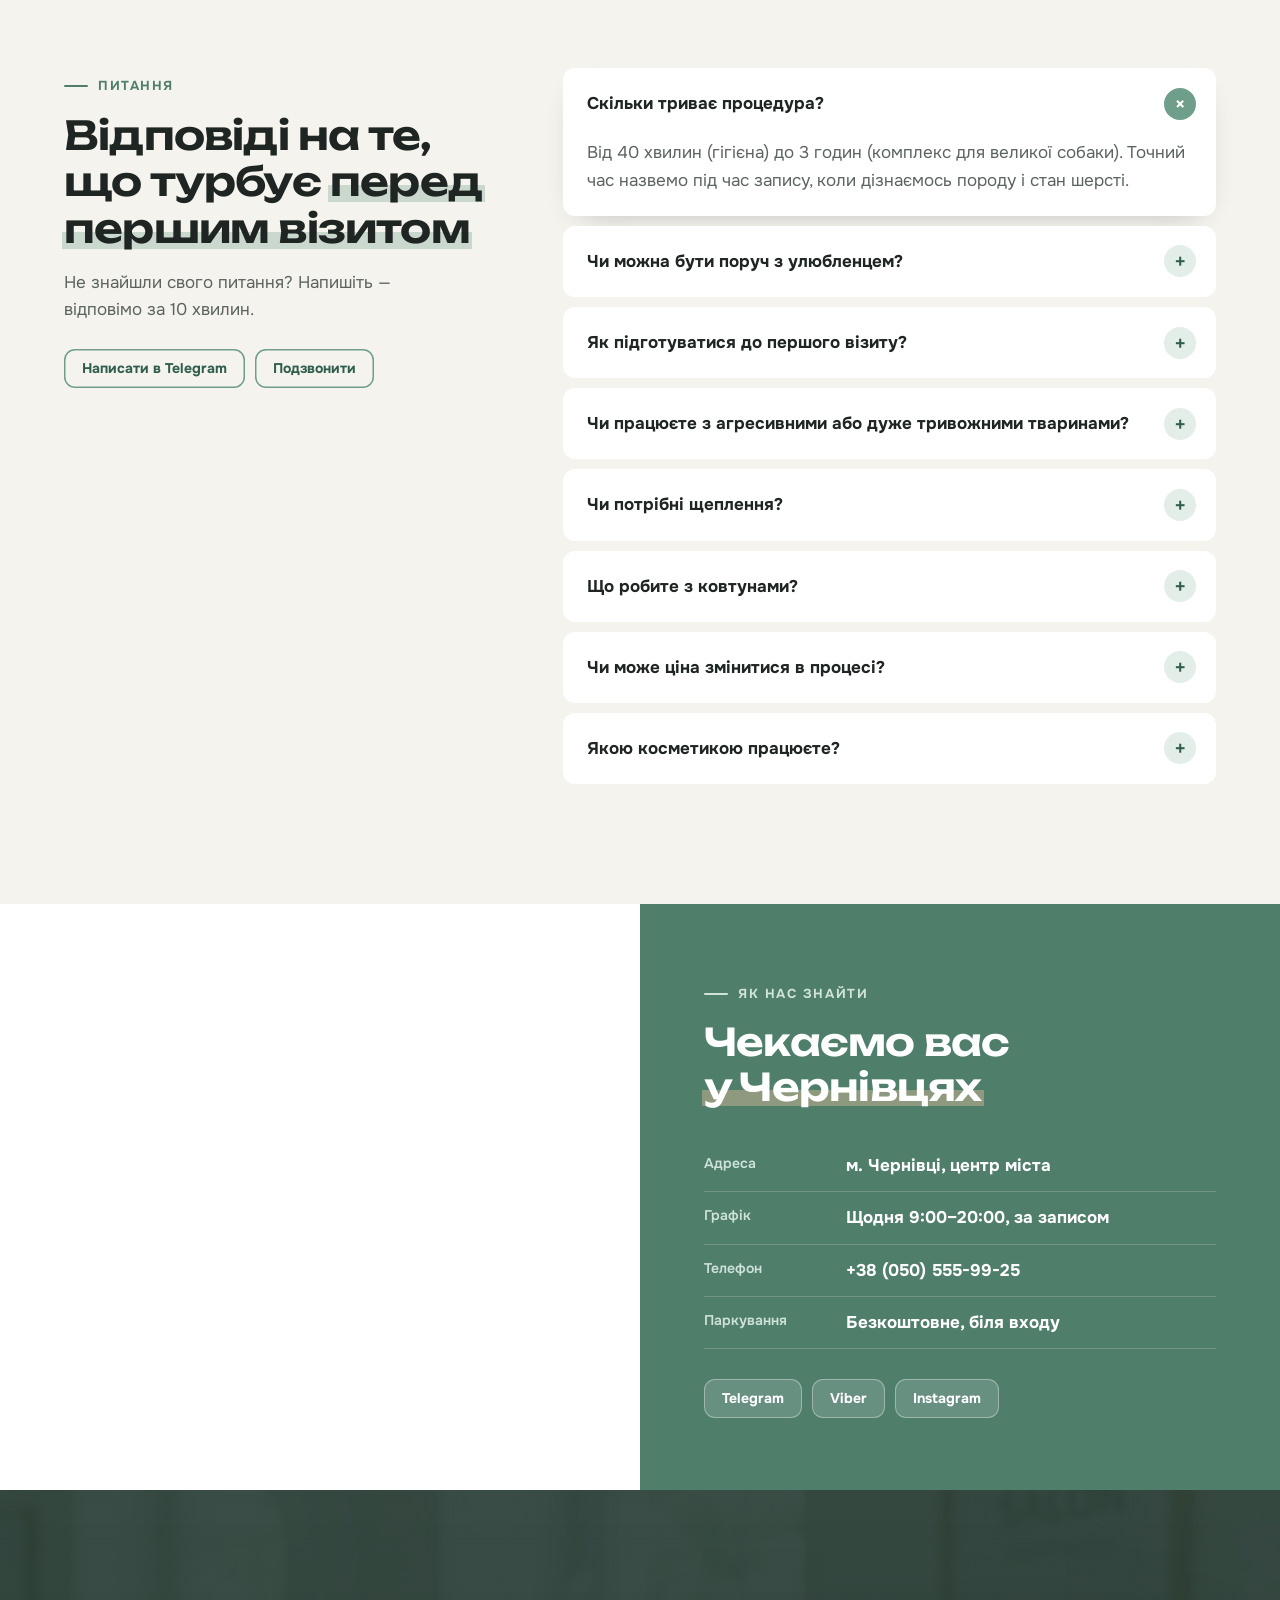
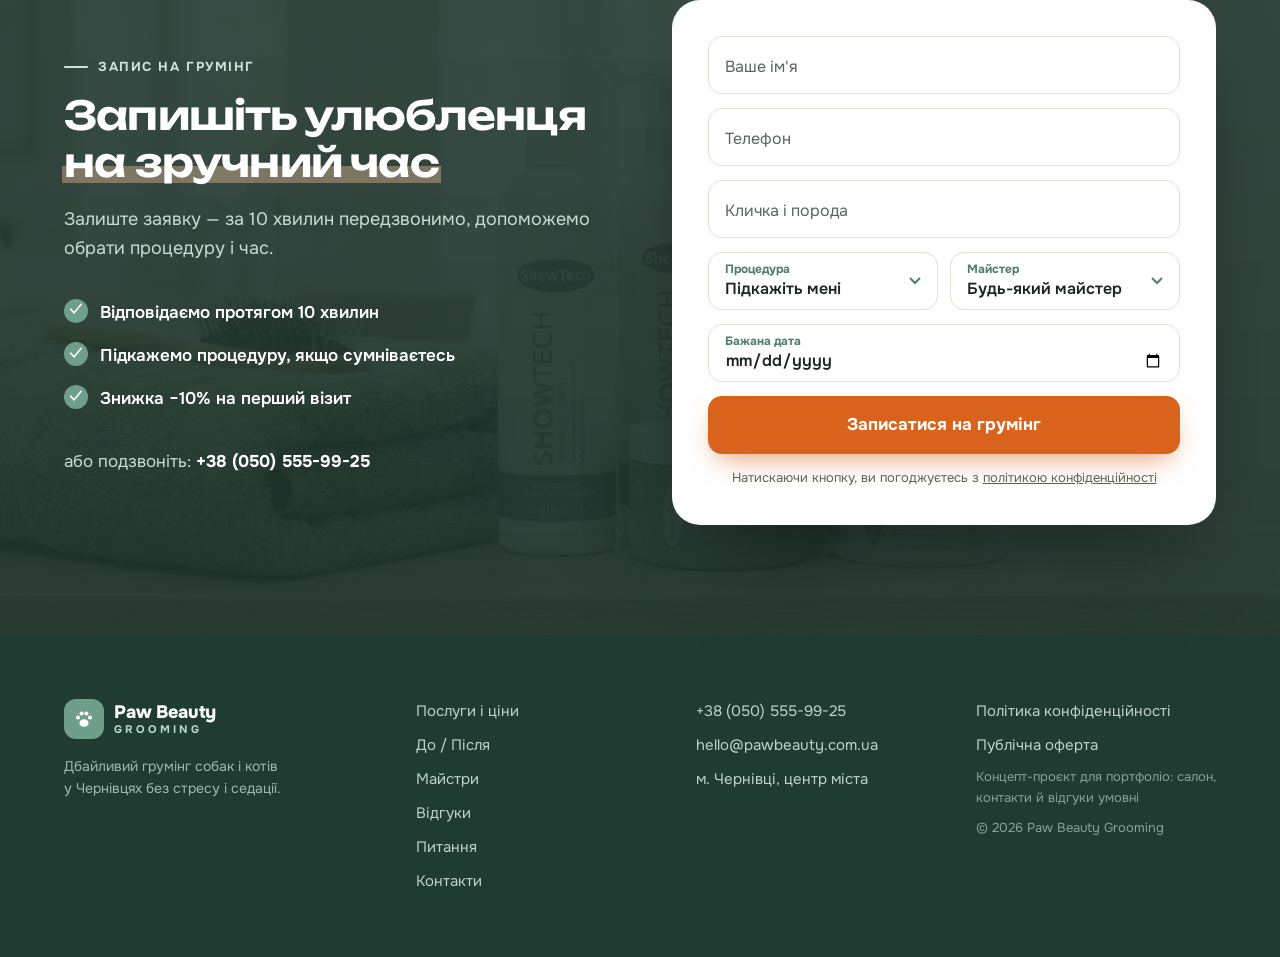
==== commit 6f5b53b6: "Живий коргі на першому екрані, стрибок одразу при прокрутці, більші пози Co-Authored-By: Claude Opus" ====
--- a/index.html
+++ b/index.html
@@ -16,7 +16,7 @@
 <link rel="preconnect" href="https://fonts.googleapis.com">
 <link rel="preconnect" href="https://fonts.gstatic.com" crossorigin>
 <link href="https://fonts.googleapis.com/css2?family=Onest:wght@400;500;600;700&family=Unbounded:wght@500;600;700&display=swap" rel="stylesheet">
-<link rel="stylesheet" href="assets/css/style.css?v=10">
+<link rel="stylesheet" href="assets/css/style.css?v=11">
 </head>
 <body>
 
@@ -651,6 +651,6 @@
 
 <canvas id="confetti" aria-hidden="true"></canvas>
 
-<script src="assets/js/main.js?v=10" defer></script>
+<script src="assets/js/main.js?v=11" defer></script>
 </body>
 </html>
--- a/assets/css/style.css
+++ b/assets/css/style.css
@@ -487,7 +487,7 @@
 /* песик-коргі, що мандрує сторінкою (JS: dogFly) — шар у координатах документа */
 .dogfly{position:absolute;left:0;top:0;z-index:30;pointer-events:none;will-change:transform;transform-origin:50% 100%}
 .dogfly__pose{display:block;width:auto;max-width:none}
-.dogfly__jump{display:none;background:url(../img/dog/jump.webp) no-repeat}
+.dogfly__spr{display:none;background-repeat:no-repeat}
 /* відбиток лапки там, де клікнули */
 .paw-stamp{position:fixed;z-index:200;width:30px;height:30px;margin:-15px 0 0 -15px;pointer-events:none;fill:var(--sage);animation:stamp .9s var(--ease) forwards}
 @keyframes stamp{0%{opacity:0;transform:rotate(var(--r)) scale(1.8)}25%{opacity:.85;transform:rotate(var(--r)) scale(.9)}40%{transform:rotate(var(--r)) scale(1)}100%{opacity:0;transform:rotate(var(--r)) scale(1) translateY(-6px)}}
